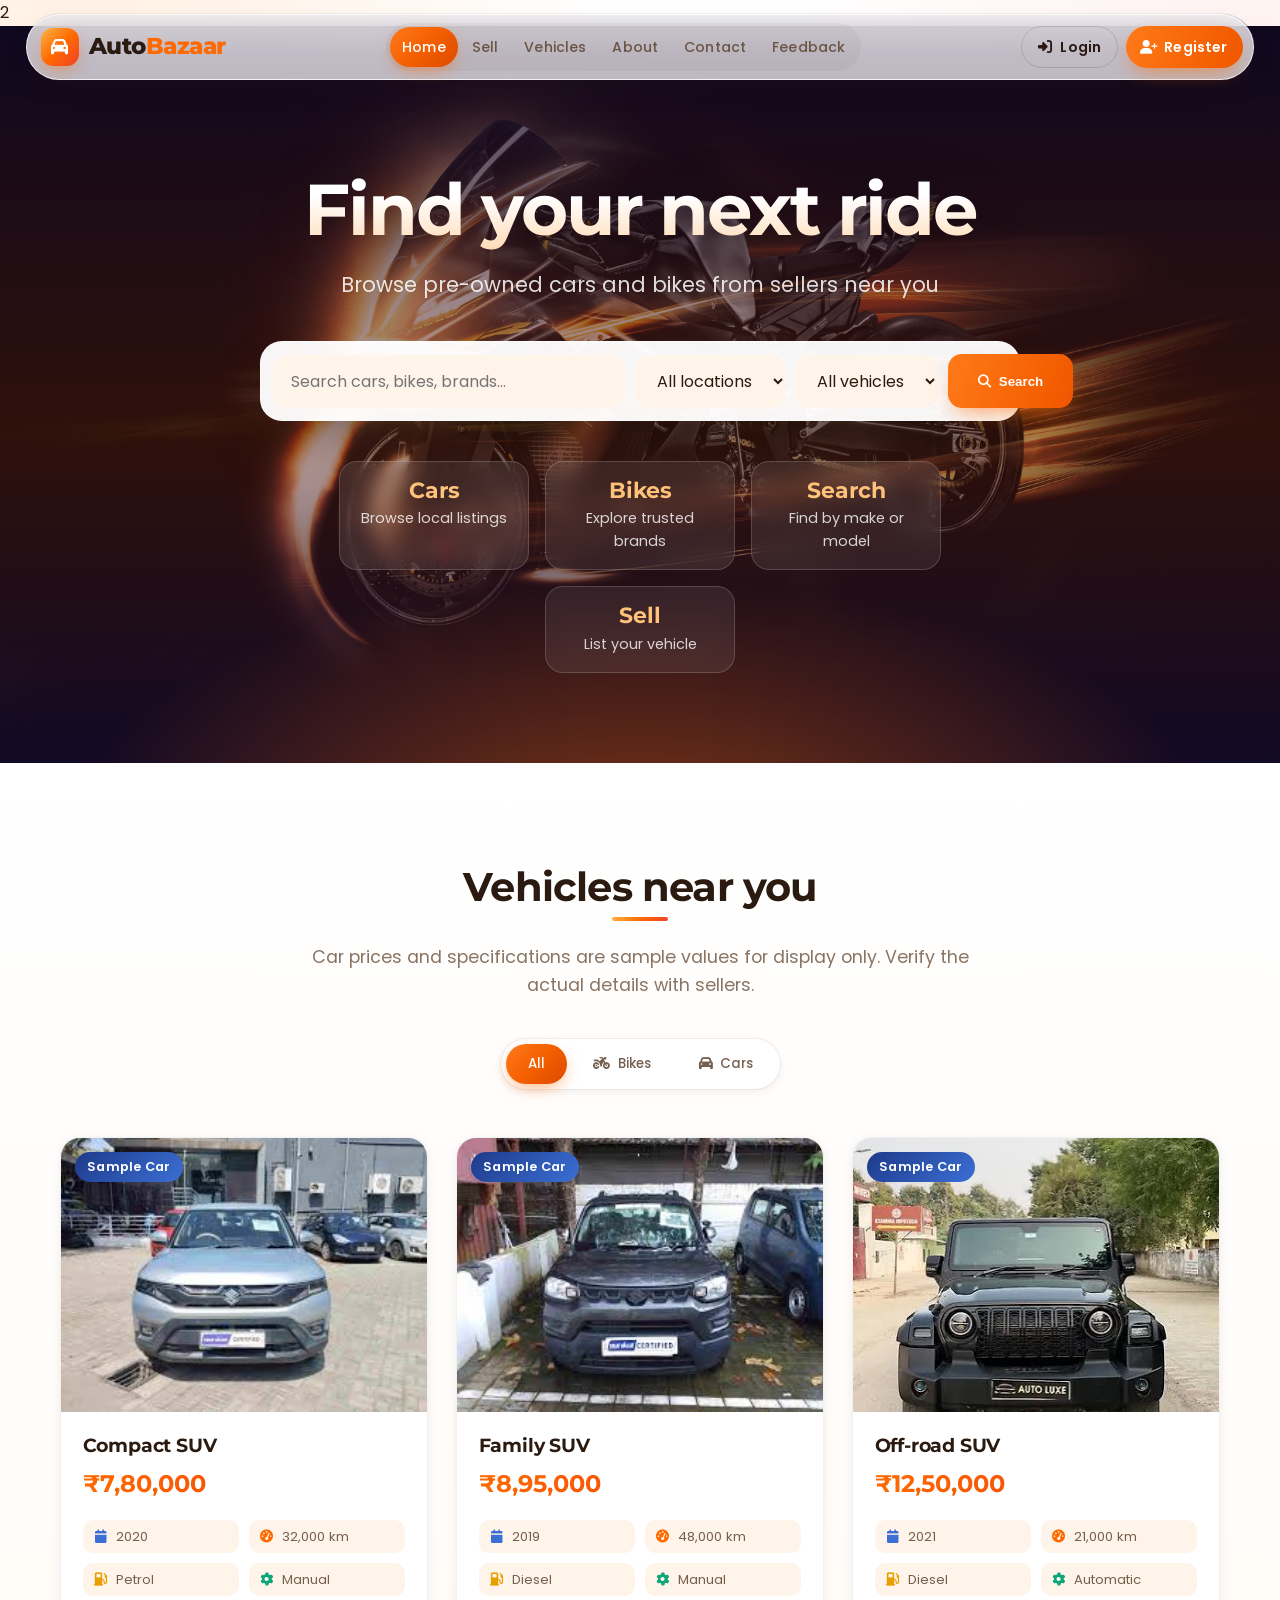
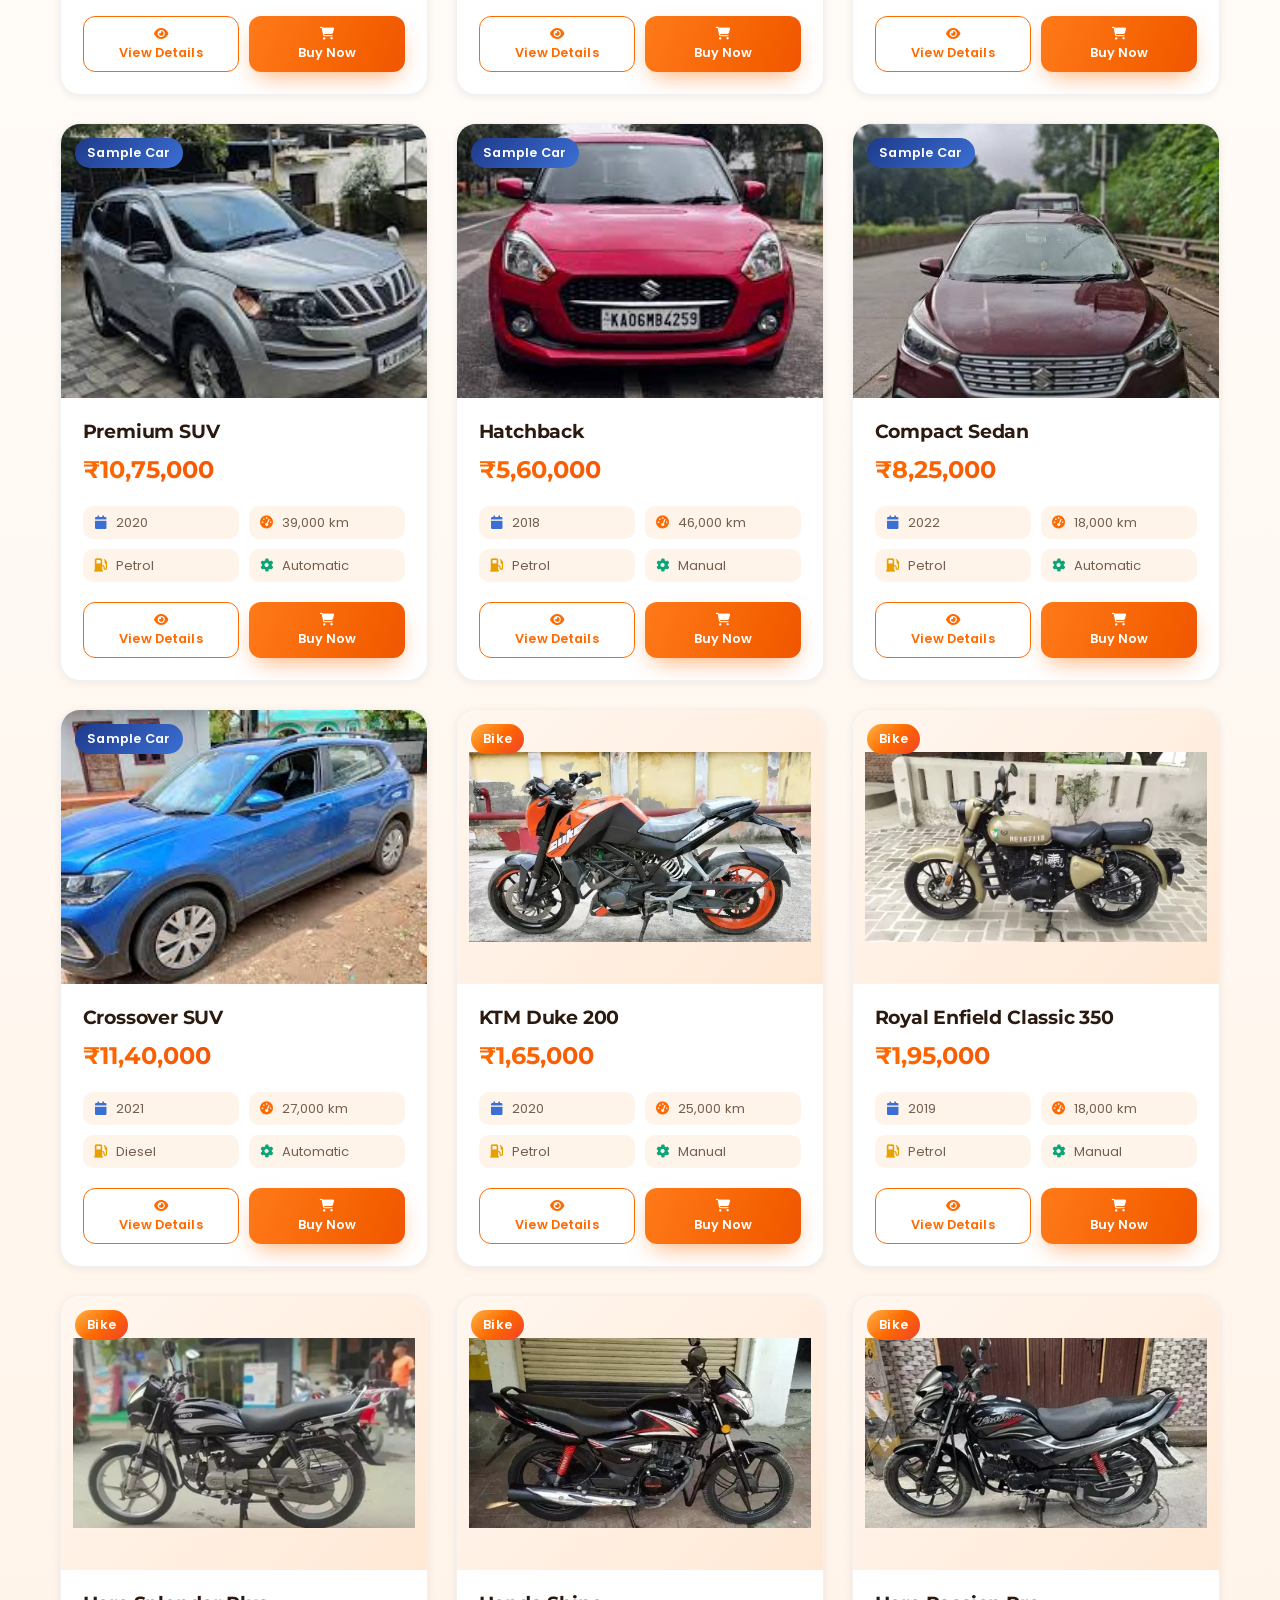
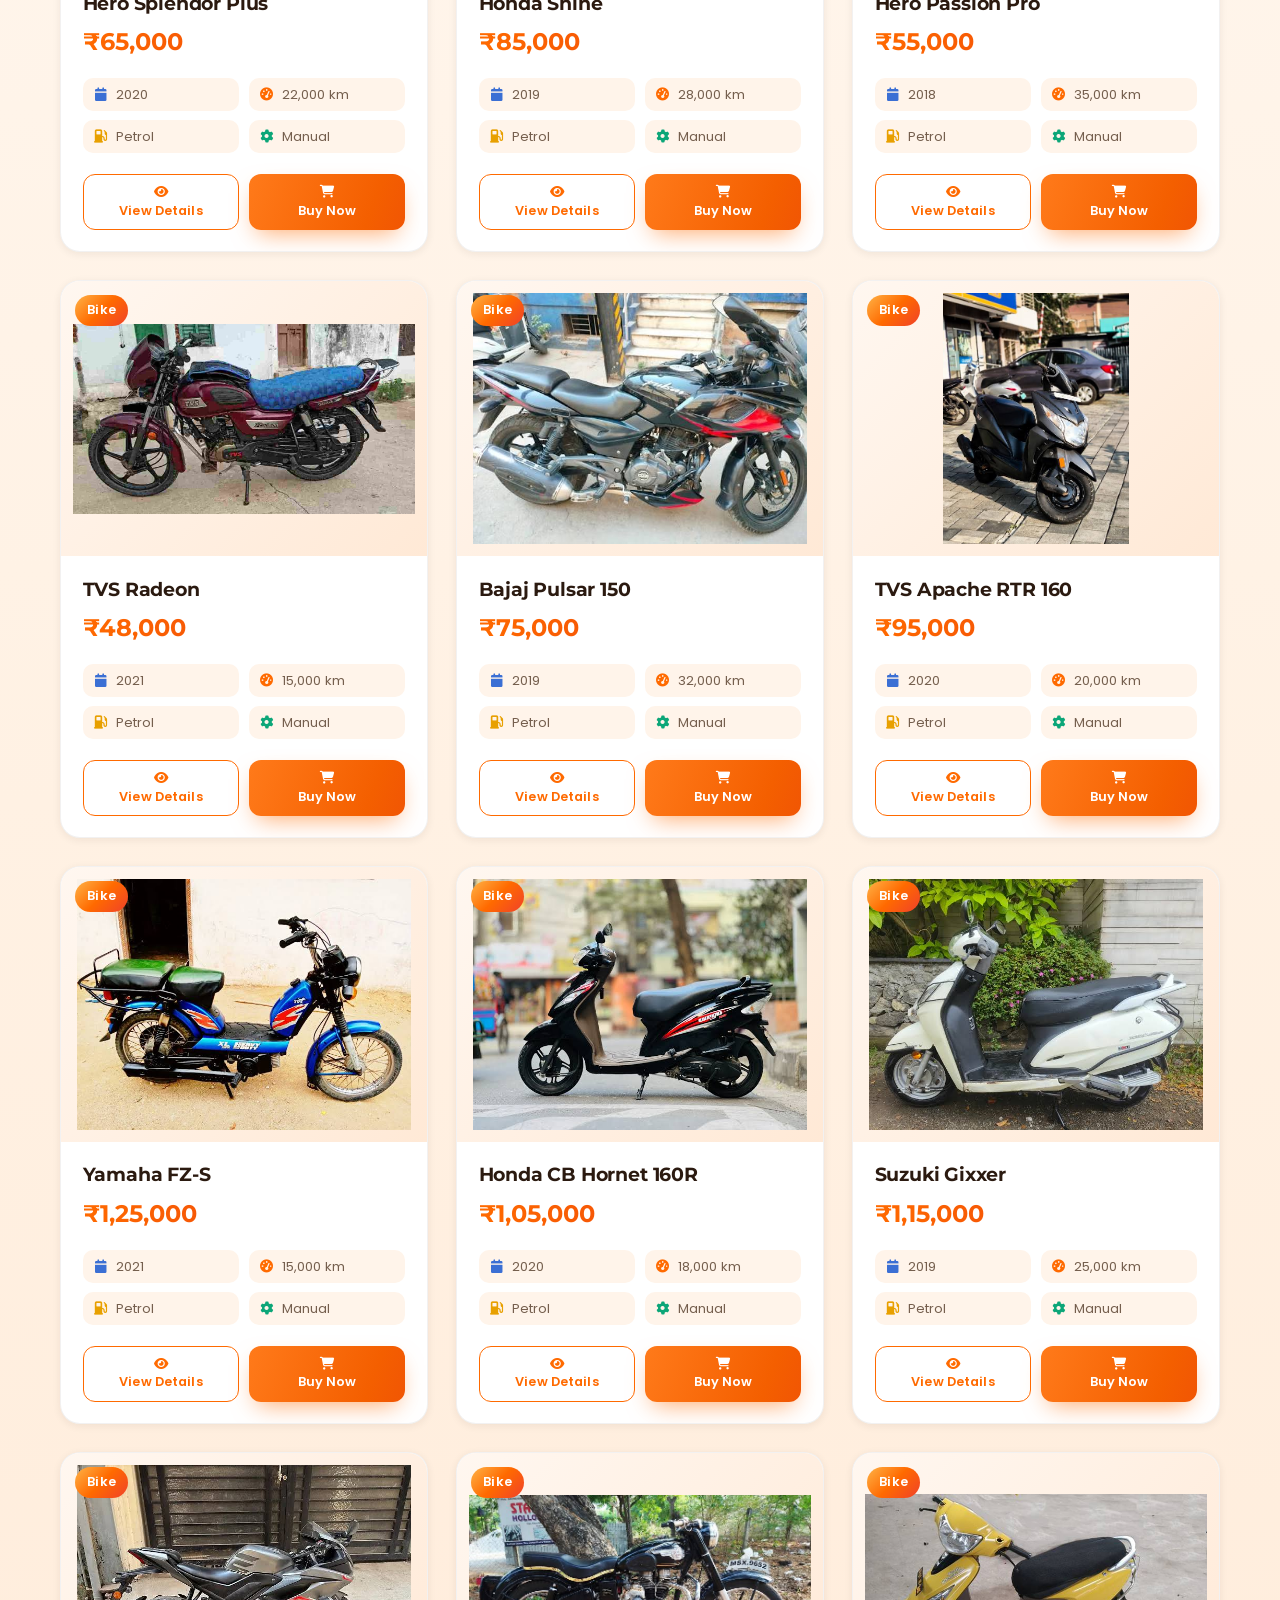
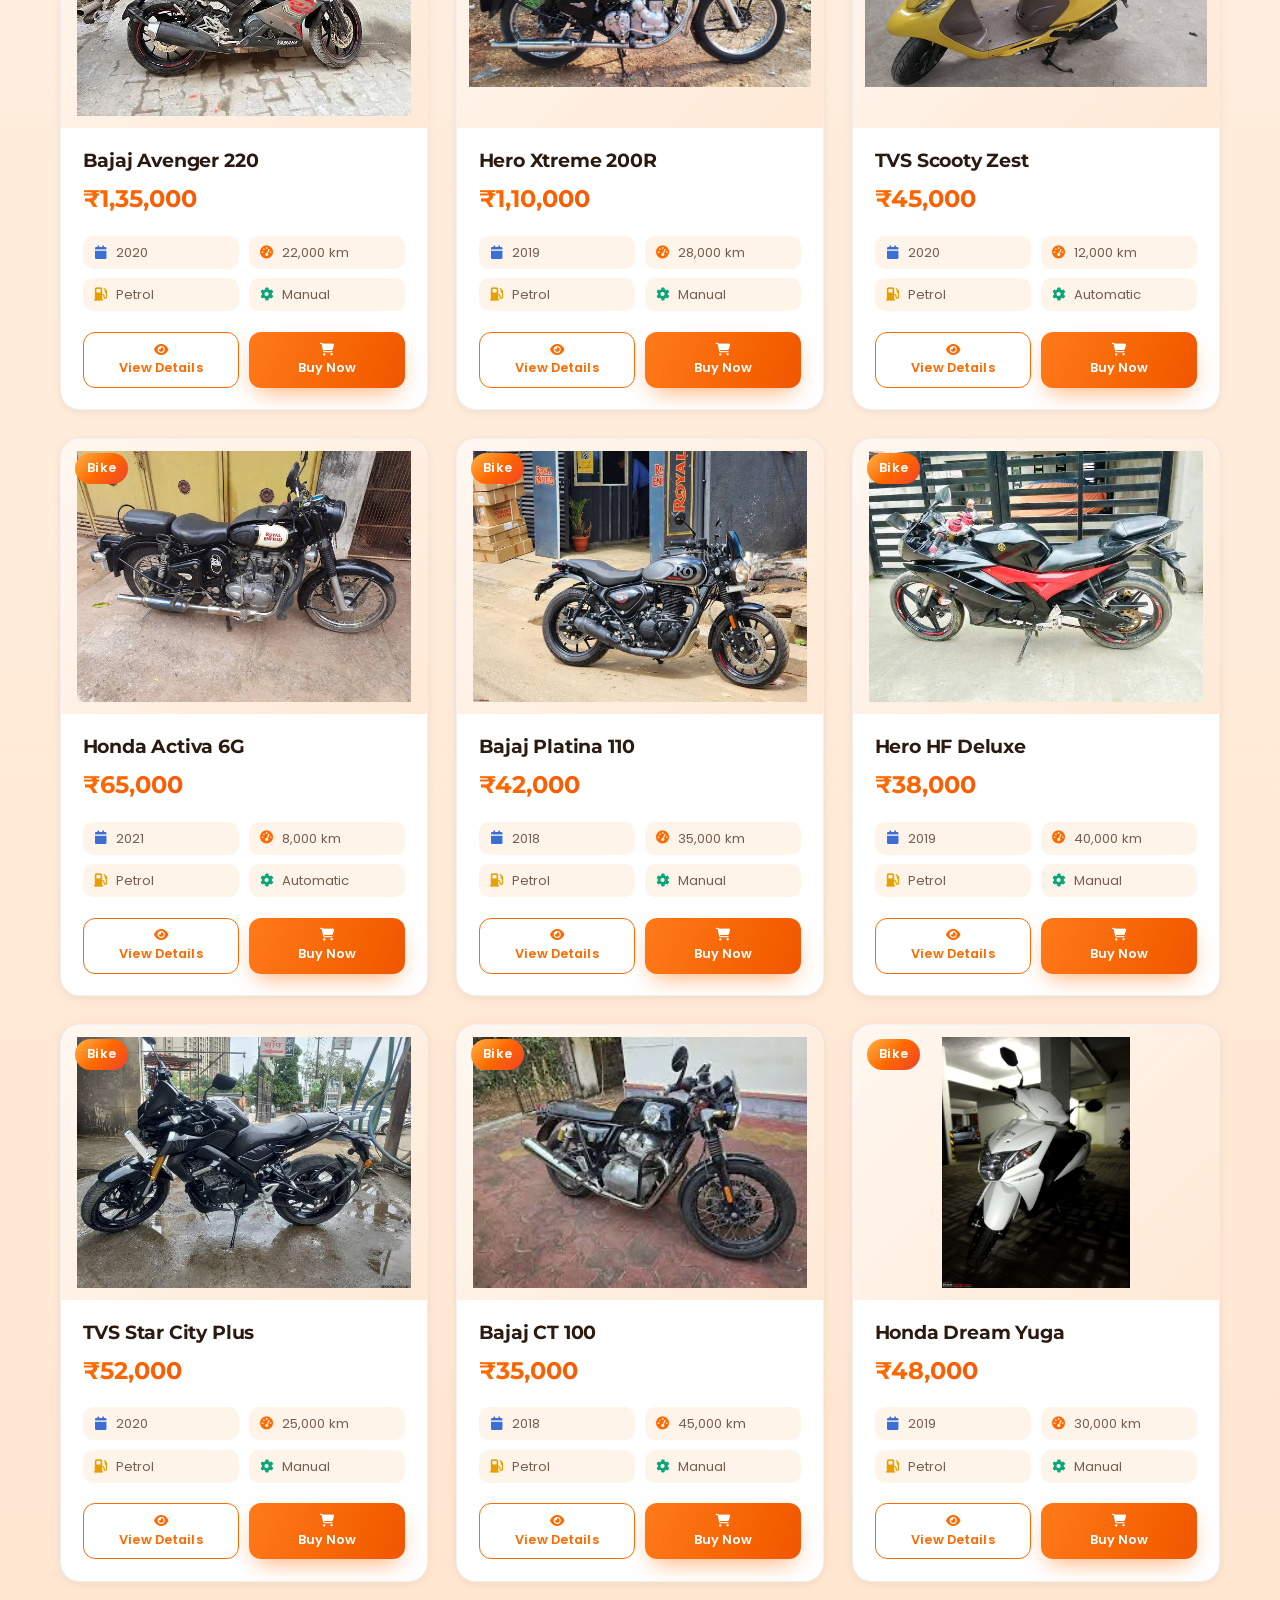
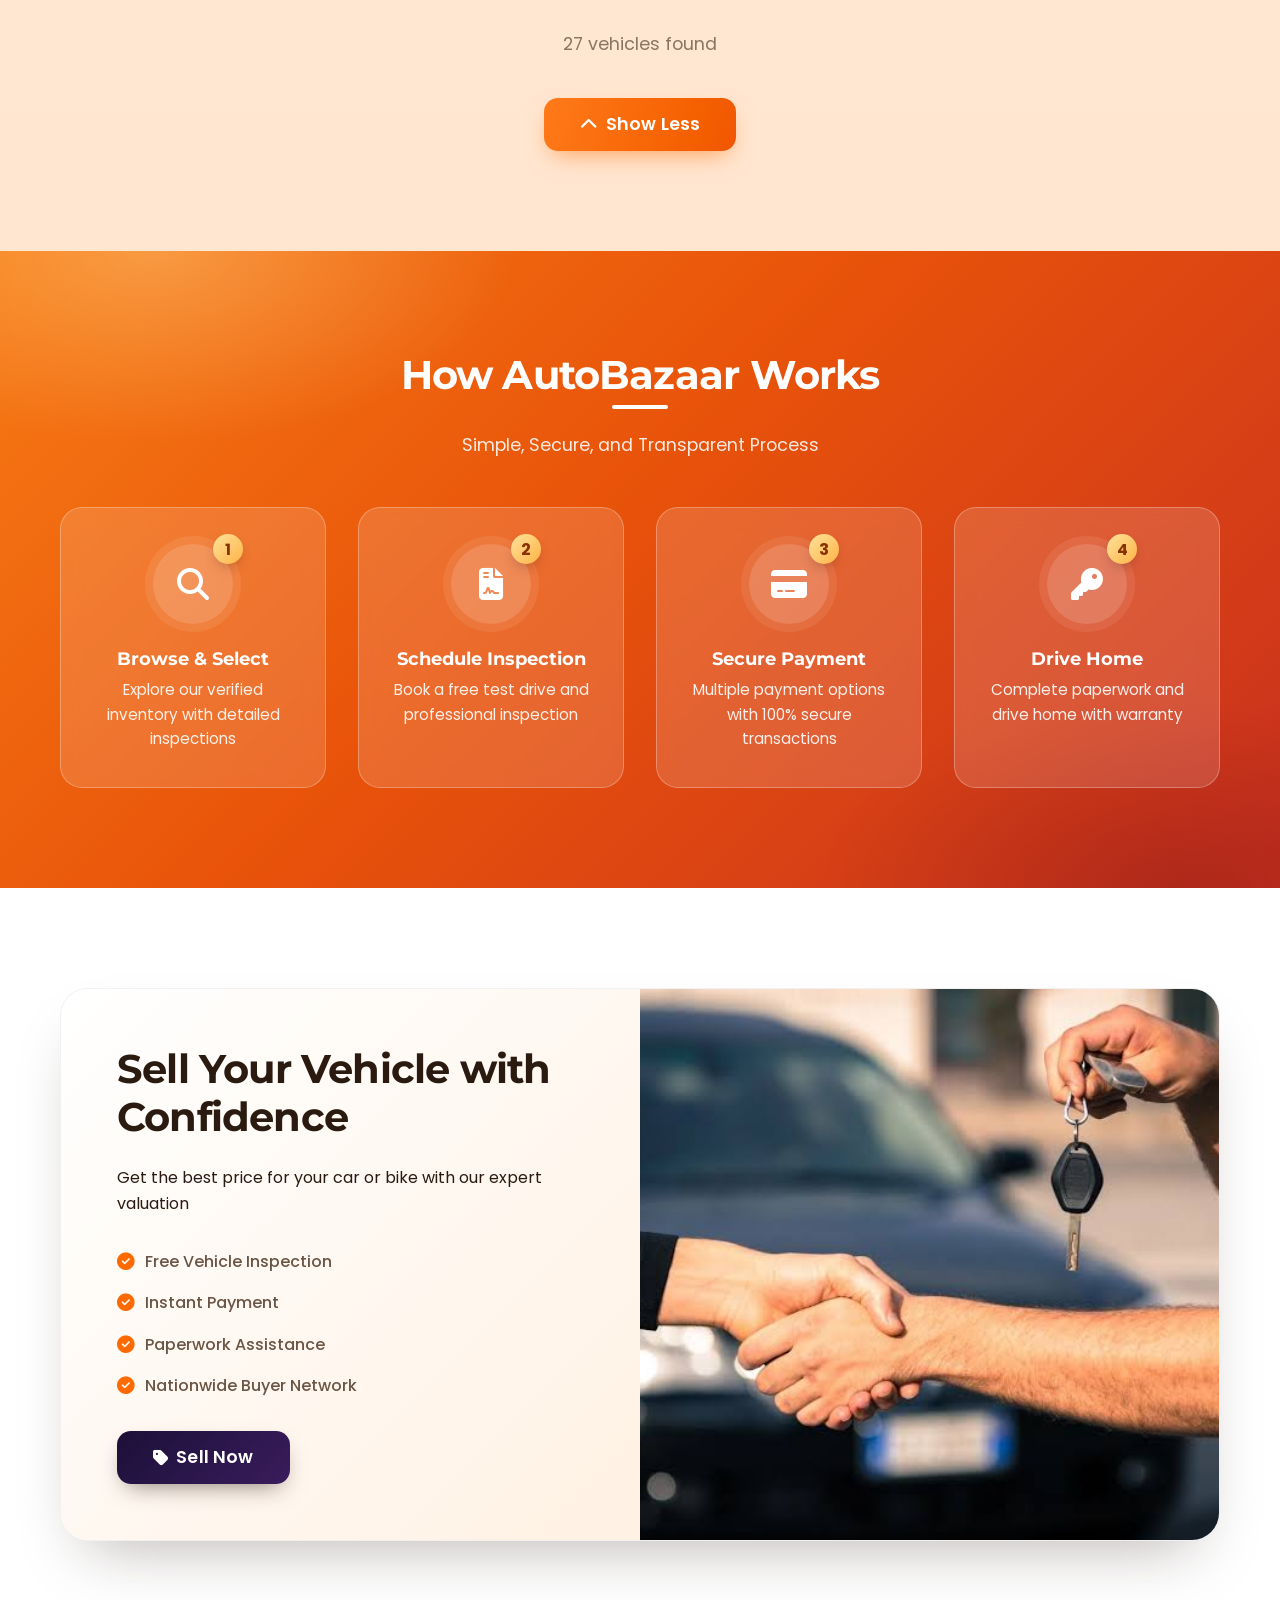
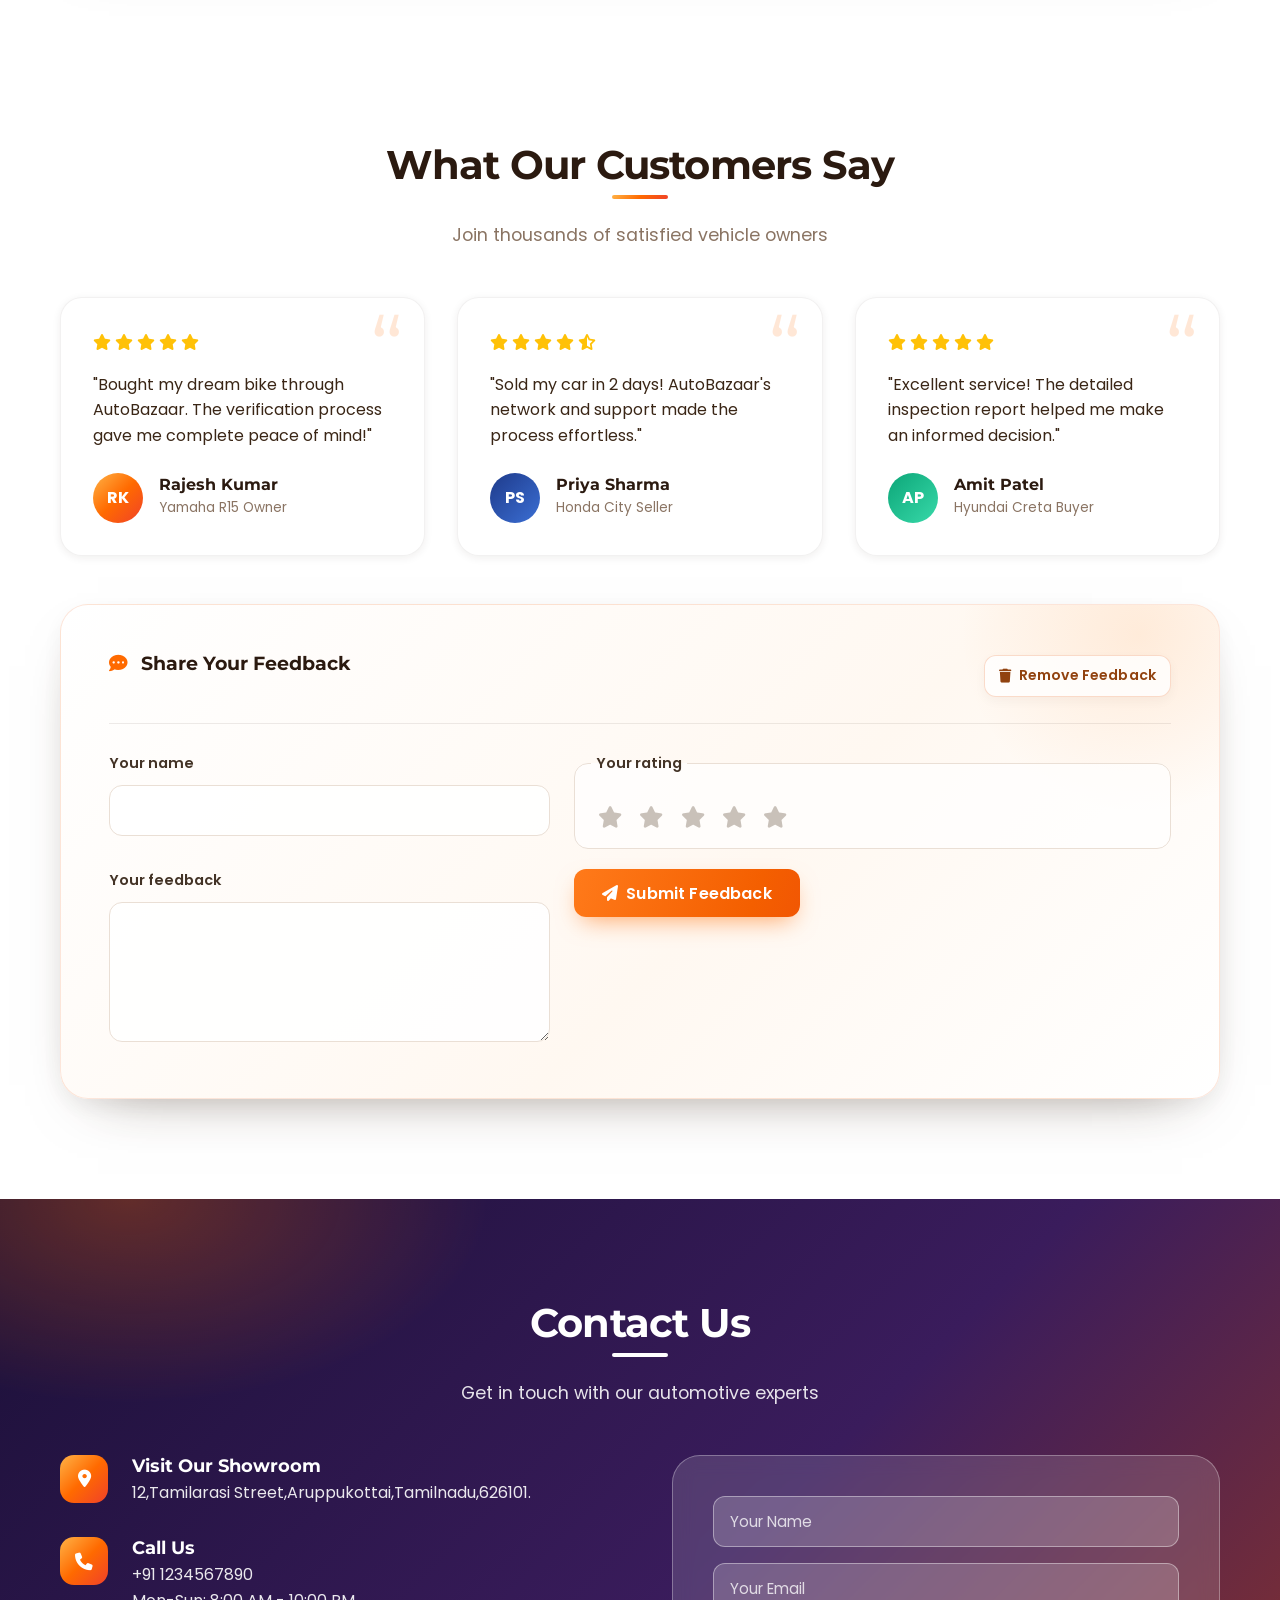
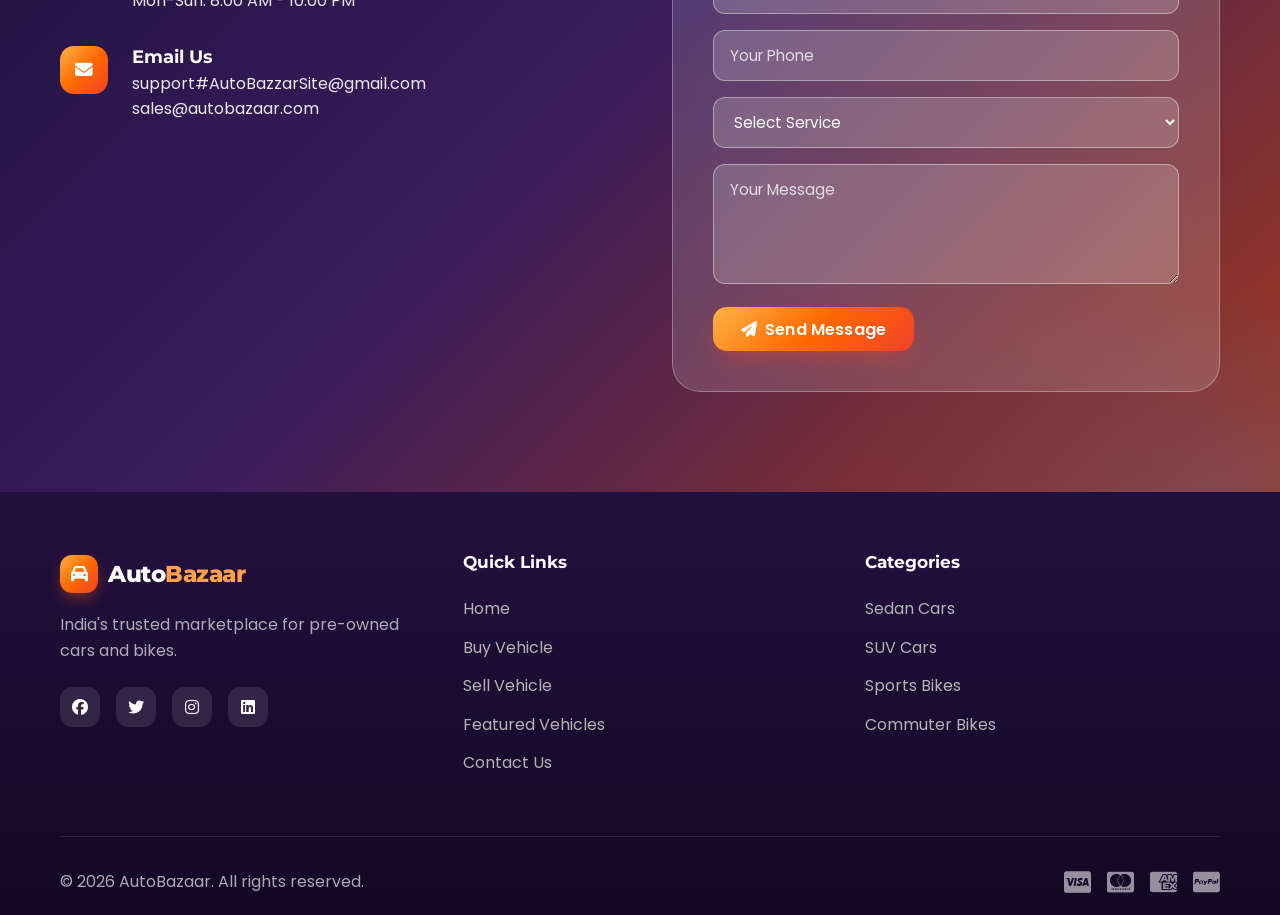
==== front-end/Pages/index.html @ 2b42f601 "Initial Commit" ====
<!DOCTYPE html>
<html lang="en">
<head>
    <meta charset="UTF-8">2
    <meta name="viewport" content="width=device-width, initial-scale=1.0">
    <title>AutoBazaar | Premium Second-Hand Cars & Bikes</title>
    <link rel="stylesheet" href="https://cdnjs.cloudflare.com/ajax/libs/font-awesome/6.4.0/css/all.min.css">
    <link href="https://fonts.googleapis.com/css2?family=Poppins:wght@300;400;500;600;700&family=Montserrat:wght@800;900&display=swap" rel="stylesheet">
    <link rel="stylesheet" href="../Styles/main.css">

</head>
<body>
    <!-- Navigation Bar -->
    <nav class="navbar">
        <div class="container nav-container">
            <a href="#" class="logo">
                <i class="fas fa-car"></i>
                <span class="logo-text">Auto<span class="logo-highlight">Bazaar</span></span>
            </a>
            
            <div class="nav-menu" id="navMenu">
                <a href="#home" class="nav-link active">
                    <i class="fas fa-home"></i> Home
                </a>
                
                <a href="#sell" class="nav-link">
                    <i class="fas fa-tag"></i> Sell
                </a>
                <a href="#vehicles" class="nav-link">
                    <i class="fas fa-motorcycle"></i> Vehicles
                </a>
                <a href="#about" class="nav-link">
                    <i class="fas fa-info-circle"></i> About
                </a>
                <a href="#contact" class="nav-link">
                    <i class="fas fa-phone"></i> Contact
                </a>
                <a href="#feedback" class="nav-link">
                    <i class="fas fa-comment-dots"></i> Feedback
                </a>
            </div>
            
            <div class="nav-actions">
                <button class="btn btn-outline" id="loginBtn" aria-label="Log in" title="Log in">
                    <i class="fas fa-sign-in-alt"></i> Login
                </button>
                <button class="btn btn-primary" id="registerBtn" aria-label="Register" title="Register">
                    <i class="fas fa-user-plus"></i> Register
                </button>
                <button class="btn btn-outline" id="logoutBtn" aria-label="Log out" title="Log out" hidden>
                    <i class="fas fa-sign-out-alt"></i> Log Out
                </button>
                <button class="menu-toggle" id="menuToggle" aria-label="Toggle menu" aria-controls="navMenu" aria-expanded="false">
                    <i class="fas fa-bars"></i>
                </button>
            </div>
        </div>
    </nav>
    <div class="auth-notice" id="authNotice" role="status" aria-live="polite" hidden></div>

    <!-- Hero Section -->
    <section class="hero-section" id="home">
        <div class="hero-content">
            <h1 class="hero-title">Find your next ride</h1>
            <p class="hero-subtitle">Browse pre-owned cars and bikes from sellers near you</p>
            <div class="hero-search">
                <form class="search-container" id="searchForm">
                    <input type="search" placeholder="Search cars, bikes, brands..." class="search-input" id="vehicleSearch">
                    <select class="search-select" id="locationFilter" aria-label="Filter by location">
                        <option value="">All locations</option>
                        <option value="mumbai">Mumbai</option>
                        <option value="delhi">Delhi</option>
                        <option value="bangalore">Bangalore</option>
                    </select>
                    <select class="search-select" id="categoryFilter" aria-label="Filter by vehicle type">
                        <option value="all">All vehicles</option>
                        <option value="car">Cars</option>
                        <option value="bike">Bikes</option>
                    </select>
                   <button class="search-btn" type="submit">
                        <i class="fas fa-search"></i> Search
                    </button>
                </form>
            </div>
            <div class="hero-stats">
                <div class="stat-item">
                    <h3>Cars</h3>
                    <p>Browse local listings</p>
                </div>
                <div class="stat-item">
                    <h3>Bikes</h3>
                    <p>Explore trusted brands</p>
                </div>
                <div class="stat-item">
                    <h3>Search</h3>
                    <p>Find by make or model</p>
                </div>
                <div class="stat-item">
                    <h3>Sell</h3>
                    <p>List your vehicle</p>
                </div>
            </div>
        </div>
    </section>

    <!-- Featured Vehicles -->
    <section class="section featured-section" id="vehicles">
        <div class="container">
            <div class="section-header">
                <h2 class="section-title">Vehicles near you</h2>
                <p class="section-subtitle">Car prices and specifications are sample values for display only. Verify the actual details with sellers.</p>
                <div class="section-controls">
                    <button class="filter-btn active" data-filter="all">All</button>
                    <button class="filter-btn" data-filter="bike">
                        <i class="fas fa-motorcycle"></i> Bikes
                    </button>
                    <button class="filter-btn" data-filter="car">
                        <i class="fas fa-car"></i> Cars
                    </button>
                </div>
            </div>
            
            <div class="vehicles-grid" id="vehiclesGrid">
                <div class="carousel-container" id="carouselContainer">
                    <!-- Vehicles loaded by JS -->
                </div>
            </div>
            <p class="section-subtitle" id="vehicleResultsCount" aria-live="polite"></p>
            
            <div class="text-center">
                <button class="btn btn-primary btn-lg" id="viewAllBtn" aria-expanded="false">
                    <i class="fas fa-eye"></i> View All Vehicles
                </button>
            </div>
        </div>
    </section>

    <!-- How It Works -->
    <section class="section steps-section" id="about">
        <div class="container">
            <div class="section-header">
                <h2 class="section-title">How AutoBazaar Works</h2>
                <p class="section-subtitle">Simple, Secure, and Transparent Process</p>
            </div>
            
            <div class="steps-container">
                <div class="step-card">
                    <div class="step-icon">
                        <i class="fas fa-search"></i>
                        <div class="step-number">1</div>
                    </div>
                    <h3>Browse & Select</h3>
                    <p>Explore our verified inventory with detailed inspections</p>
                </div>
                
                <div class="step-card">
                    <div class="step-icon">
                        <i class="fas fa-file-contract"></i>
                        <div class="step-number">2</div>
                    </div>
                    <h3>Schedule Inspection</h3>
                    <p>Book a free test drive and professional inspection</p>
                </div>
                
                <div class="step-card">
                    <div class="step-icon">
                        <i class="fas fa-credit-card"></i>
                        <div class="step-number">3</div>
                    </div>
                    <h3>Secure Payment</h3>
                    <p>Multiple payment options with 100% secure transactions</p>
                </div>
                
                <div class="step-card">
                    <div class="step-icon">
                        <i class="fas fa-key"></i>
                        <div class="step-number">4</div>
                    </div>
                    <h3>Drive Home</h3>
                    <p>Complete paperwork and drive home with warranty</p>
                </div>
            </div>
        </div>
    </section>

    <!-- Sell Section -->
    <section class="section sell-section" id="sell">
        <div class="container">
            <div class="sell-banner">
                <div class="sell-content">
                    <h2>Sell Your Vehicle with Confidence</h2>
                    <p>Get the best price for your car or bike with our expert valuation</p>
                    <ul class="sell-features">
                        <li><i class="fas fa-check-circle"></i> Free Vehicle Inspection</li>
                        <li><i class="fas fa-check-circle"></i> Instant Payment</li>
                        <li><i class="fas fa-check-circle"></i> Paperwork Assistance</li>
                        <li><i class="fas fa-check-circle"></i> Nationwide Buyer Network</li>
                    </ul>
                    <button class="btn btn-secondary btn-lg" id="sellNowBtn">
                        <i class="fas fa-tag"></i> Sell Now
                    </button>
                </div>
                <img class="sell-image" src="../Assets/Images/sellimage.jpg" alt="Motorcycle for sale">
            </div>
        </div>
    </section>

    <!-- Testimonials -->
    <section class="section" id="feedback">
        <div class="container">
            <div class="section-header">
                <h2 class="section-title">What Our Customers Say</h2>
                <p class="section-subtitle">Join thousands of satisfied vehicle owners</p>
            </div>
            
            <div class="testimonials-container" aria-live="polite">
                <div class="testimonial-card">
                    <div class="testimonial-rating">
                        <i class="fas fa-star"></i>
                        <i class="fas fa-star"></i>
                        <i class="fas fa-star"></i>
                        <i class="fas fa-star"></i>
                        <i class="fas fa-star"></i>
                    </div>
                    <p>"Bought my dream bike through AutoBazaar. The verification process gave me complete peace of mind!"</p>
                    <div class="testimonial-author">
                        <div style="width: 50px; height: 50px; border-radius: 50%; background: var(--primary); display: flex; align-items: center; justify-content: center; color: white; font-weight: bold;">
                            RK
                        </div>
                        <div>
                            <h4>Rajesh Kumar</h4>
                            <span>Yamaha R15 Owner</span>
                        </div>
                    </div>
                </div>
                
                <div class="testimonial-card">
                    <div class="testimonial-rating">
                        <i class="fas fa-star"></i>
                        <i class="fas fa-star"></i>
                        <i class="fas fa-star"></i>
                        <i class="fas fa-star"></i>
                        <i class="fas fa-star-half-alt"></i>
                    </div>
                    <p>"Sold my car in 2 days! AutoBazaar's network and support made the process effortless."</p>
                    <div class="testimonial-author">
                        <div style="width: 50px; height: 50px; border-radius: 50%; background: var(--accent); display: flex; align-items: center; justify-content: center; color: white; font-weight: bold;">
                            PS
                        </div>
                        <div>
                            <h4>Priya Sharma</h4>
                            <span>Honda City Seller</span>
                        </div>
                    </div>
                </div>
                
                <div class="testimonial-card">
                    <div class="testimonial-rating">
                        <i class="fas fa-star"></i>
                        <i class="fas fa-star"></i>
                        <i class="fas fa-star"></i>
                        <i class="fas fa-star"></i>
                        <i class="fas fa-star"></i>
                    </div>
                    <p>"Excellent service! The detailed inspection report helped me make an informed decision."</p>
                    <div class="testimonial-author">
                        <div style="width: 50px; height: 50px; border-radius: 50%; background: var(--success); display: flex; align-items: center; justify-content: center; color: white; font-weight: bold;">
                            AP
                        </div>
                        <div>
                            <h4>Amit Patel</h4>
                            <span>Hyundai Creta Buyer</span>
                        </div>
                    </div>
                </div>
            </div>

            <div class="feedback-panel">
                <div class="feedback-panel-heading">
                    <h3><i class="fas fa-comment-dots" aria-hidden="true"></i> Share Your Feedback</h3>
                    <button type="button" class="btn btn-outline feedback-mode-toggle" id="toggleFeedbackDeleteMode" aria-pressed="false">
                        <i class="fas fa-trash" aria-hidden="true"></i>
                        <span>Remove Feedback</span>
                    </button>
                </div>
                <form id="feedbackForm">
                    <div class="form-group">
                        <label for="feedbackName">Your name</label>
                        <input type="text" id="feedbackName" name="name" maxlength="50" required>
                    </div>
                    <fieldset class="feedback-rating">
                        <legend>Your rating</legend>
                        <div class="rating-stars">
                            <input type="radio" id="feedbackRating5" name="rating" value="5" required>
                            <label for="feedbackRating5" aria-label="5 stars"><i class="fas fa-star" aria-hidden="true"></i></label>
                            <input type="radio" id="feedbackRating4" name="rating" value="4">
                            <label for="feedbackRating4" aria-label="4 stars"><i class="fas fa-star" aria-hidden="true"></i></label>
                            <input type="radio" id="feedbackRating3" name="rating" value="3">
                            <label for="feedbackRating3" aria-label="3 stars"><i class="fas fa-star" aria-hidden="true"></i></label>
                            <input type="radio" id="feedbackRating2" name="rating" value="2">
                            <label for="feedbackRating2" aria-label="2 stars"><i class="fas fa-star" aria-hidden="true"></i></label>
                            <input type="radio" id="feedbackRating1" name="rating" value="1">
                            <label for="feedbackRating1" aria-label="1 star"><i class="fas fa-star" aria-hidden="true"></i></label>
                        </div>
                    </fieldset>
                    <div class="form-group">
                        <label for="feedbackMessage">Your feedback</label>
                        <textarea id="feedbackMessage" name="message" rows="4" maxlength="500" required></textarea>
                    </div>
                    <button type="submit" class="btn btn-primary">
                        <i class="fas fa-paper-plane" aria-hidden="true"></i> Submit Feedback
                    </button>
                    <p id="feedbackStatus" class="feedback-status" role="status" aria-live="polite"></p>
                </form>
            </div>
        </div>
    </section>

    <!-- Contact Section -->
    <section class="section contact-section" id="contact">
        <div class="container">
            <div class="section-header">
                <h2 class="section-title">Contact Us</h2>
                <p class="section-subtitle">Get in touch with our automotive experts</p>
            </div>
            
            <div class="contact-container">
                <div class="contact-info">
                    <div class="contact-item">
                        <i class="fas fa-map-marker-alt"></i>
                        <div>
                            <h3>Visit Our Showroom</h3>
                            <p>12,Tamilarasi Street,Aruppukottai,Tamilnadu,626101.</p>
                        </div>
                    </div>
                    <div class="contact-item">
                        <i class="fas fa-phone"></i>
                        <div>
                            <h3>Call Us</h3>
                            <p>+91 1234567890</p>
                            <p>Mon-Sun: 8:00 AM - 10:00 PM</p>
                        </div>
                    </div>
                    <div class="contact-item">
                        <i class="fas fa-envelope"></i>
                        <div>
                            <h3>Email Us</h3>
                            <p>support#AutoBazzarSite@gmail.com</p>
                            <p>sales@autobazaar.com</p>
                        </div>
                    </div>
                </div>
                
                <div class="contact-form">
                    <form id="contactForm">
                        <div class="form-group">
                            <input type="text" placeholder="Your Name" required>
                        </div>
                        <div class="form-group">
                            <input type="email" placeholder="Your Email" required>
                        </div>
                        <div class="form-group">
                            <input type="tel" placeholder="Your Phone" required>
                        </div>
                        <div class="form-group">
                            <select required>
                                <option value="">Select Service</option>
                                <option value="buy">Buy Vehicle</option>
                                <option value="sell">Sell Vehicle</option>
                                <option value="other">Other Query</option>
                            </select>
                        </div>
                        <div class="form-group">
                            <textarea placeholder="Your Message" rows="4" required></textarea>
                        </div>
                        <button type="submit" class="btn btn-primary">
                            <i class="fas fa-paper-plane"></i> Send Message
                        </button>
                    </form>
                </div>
            </div>
        </div>
    </section>

    <!-- Footer -->
    <footer class="footer">
        <div class="container">
            <div class="footer-content">
                <div class="footer-section">
                    <div class="logo" style="margin-bottom: 1rem;">
                        <i class="fas fa-car"></i>
                        <span class="logo-text">Auto<span class="logo-highlight">Bazaar</span></span>
                    </div>
                    <p>India's trusted marketplace for pre-owned cars and bikes.</p>
                    <div class="social-links">
                        <a href="#"><i class="fab fa-facebook"></i></a>
                        <a href="#"><i class="fab fa-twitter"></i></a>
                        <a href="#"><i class="fab fa-instagram"></i></a>
                        <a href="#"><i class="fab fa-linkedin"></i></a>
                    </div>
                </div>
                
                <div class="footer-section">
                    <h3>Quick Links</h3>
                    <ul>
                        <li><a href="#home">Home</a></li>
                        <li><a href="#buy">Buy Vehicle</a></li>
                        <li><a href="#sell">Sell Vehicle</a></li>
                        <li><a href="#vehicles">Featured Vehicles</a></li>
                        <li><a href="#contact">Contact Us</a></li>
                    </ul>
                </div>
                
                <div class="footer-section">
                    <h3>Categories</h3>
                    <ul>
                        <li><a href="#">Sedan Cars</a></li>
                        <li><a href="#">SUV Cars</a></li>
                        <li><a href="#">Sports Bikes</a></li>
                        <li><a href="#">Commuter Bikes</a></li>
                    </ul>
                </div>
            </div>
            
            <div class="footer-bottom">
                <p>&copy; 2026 AutoBazaar. All rights reserved.</p>
                <div class="payment-methods-footer">
                    <i class="fab fa-cc-visa"></i>
                    <i class="fab fa-cc-mastercard"></i>
                    <i class="fab fa-cc-amex"></i>
                    <i class="fab fa-cc-paypal"></i>
                </div>
            </div>
        </div>
    </footer>

    <!-- Login/Register Modal -->
    <div class="modal" id="authModal">
        <div class="modal-content">
            <span class="close-modal">&times;</span>
            <div class="modal-body">
                <div class="auth-feedback" id="authFeedback" role="status" aria-live="polite" hidden></div>
                <div class="auth-tabs">
                    <button class="auth-tab active" data-tab="login">Login</button>
                    <button class="auth-tab" data-tab="register">Register</button>
                </div>
                
                <div class="auth-form active" id="loginForm">
                    <div class="form-header">
                        <h3>Welcome Back</h3>
                        <p>Login to your AutoBazaar account</p>
                    </div>
                    <form id="loginFormData">
                        <div class="form-group">
                            <input type="email" name="email" id="loginEmail" placeholder="Email Address" autocomplete="email" required>
                        </div>
                        <div class="form-group">
                            <input type="password" name="password" id="loginPassword" placeholder="Password" autocomplete="current-password" required>
                        </div>
                        <button type="submit" class="btn btn-primary" style="width: 100%;">
                            <i class="fas fa-sign-in-alt"></i> Login
                        </button>
                    </form>
                </div>
                
                <div class="auth-form" id="registerForm">
                    <div class="form-header">
                        <h3>Create Account</h3>
                        <p>Join AutoBazaar community</p>
                    </div>
                    <form id="registerFormData">
                        <div class="form-row">
                            <div class="form-group">
                                <input type="text" name="name" id="registerName" placeholder="Full Name" autocomplete="name" maxlength="50" required>
                            </div>
                            <div class="form-group">
                                <input type="email" name="email" id="registerEmail" placeholder="Email Address" autocomplete="email" required>
                            </div>
                        </div>
                        <div class="form-row">
                            <div class="form-group">
                                <input type="tel" name="phone" id="registerPhone" placeholder="10-digit Phone Number" autocomplete="tel" inputmode="numeric" pattern="[0-9]{10}" maxlength="10" required>
                            </div>
                            <div class="form-group">
                                <input type="text" name="city" id="registerCity" placeholder="City" autocomplete="address-level2" required>
                            </div>
                        </div>
                        <div class="form-group">
                            <textarea name="address" id="registerAddress" placeholder="Address" autocomplete="street-address" rows="2" required></textarea>
                        </div>
                        <div class="form-group">
                            <select name="userType" id="registerUserType" required>
                                <option value="">I want to...</option>
                                <option value="buy">Buy Vehicles</option>
                                <option value="sell">Sell Vehicles</option>
                                <option value="both">Both</option>
                            </select>
                        </div>
                        <div class="form-row">
                            <div class="form-group">
                                <input type="password" name="password" id="registerPassword" placeholder="Password (at least 6 characters)" autocomplete="new-password" minlength="6" required>
                            </div>
                            <div class="form-group">
                                <input type="password" name="confirmPassword" id="registerConfirmPassword" placeholder="Confirm Password" autocomplete="new-password" minlength="6" required>
                            </div>
                        </div>
                        <button type="submit" class="btn btn-primary" style="width: 100%;">
                            <i class="fas fa-user-plus"></i> Create Account
                        </button>
                    </form>
                </div>
            </div>
        </div>
    </div>

    <!-- Sell Vehicle Modal -->
    <div class="modal" id="sellModal">
        <div class="modal-content" style="max-width: 800px;">
            <span class="close-modal">&times;</span>
            <div class="modal-body">
                <h2 style="text-align: center; margin-bottom: 2rem; color: var(--secondary);">Sell Your Vehicle</h2>
                <form id="sellVehicleForm">
                    <div class="form-row">
                        <div class="form-group">
                            <label style="display: block; margin-bottom: 8px; color: var(--secondary);">Vehicle Type</label>
                            <div style="display: flex; gap: 2rem;">
                                <label style="display: flex; align-items: center; gap: 8px;">
                                    <input type="radio" name="vehicleType" value="car" checked>
                                    <i class="fas fa-car"></i> Car
                                </label>
                                <label style="display: flex; align-items: center; gap: 8px;">
                                    <input type="radio" name="vehicleType" value="bike">
                                    <i class="fas fa-motorcycle"></i> Bike
                                </label>
                            </div>
                        </div>
                    </div>
                    
                    <div class="form-row">
                        <div class="form-group">
                            <input type="text" placeholder="Vehicle Brand & Model" required>
                        </div>
                        <div class="form-group">
                            <input type="text" placeholder="Registration Number" required>
                        </div>
                    </div>
                    
                    <div class="form-row">
                        <div class="form-group">
                            <input type="text" placeholder="RC Number" required>
                        </div>
                        <div class="form-group">
                            <input type="number" placeholder="Model Year" required>
                        </div>
                    </div>
                    
                    <div class="form-row">
                        <div class="form-group">
                            <input type="number" placeholder="Price (₹)" required>
                        </div>
                        <div class="form-group">
                            <input type="number" placeholder="Kilometers Driven" required>
                        </div>
                    </div>
                    
                    <div class="form-row">
                        <div class="form-group">
                            <select required>
                                <option value="">Fuel Type</option>
                                <option value="petrol">Petrol</option>
                                <option value="diesel">Diesel</option>
                                <option value="electric">Electric</option>
                                <option value="cng">CNG</option>
                            </select>
                        </div>
                        <div class="form-group">
                            <select required>
                                <option value="">Transmission</option>
                                <option value="manual">Manual</option>
                                <option value="automatic">Automatic</option>
                            </select>
                        </div>
                    </div>
                    
                    <div class="form-group">
                        <textarea placeholder="Description (condition, features, reason for selling...)" rows="4" required></textarea>
                    </div>
                    
                    <div class="form-group">
                        <label style="display: block; margin-bottom: 8px; color: var(--secondary);">Upload Photos (Minimum 5)</label>
                        <div style="border: 2px dashed var(--light-gray); border-radius: var(--radius-lg); padding: 2rem; text-align: center; cursor: pointer;" id="uploadZone">
                            <i class="fas fa-cloud-upload-alt" style="font-size: 3rem; color: var(--primary); margin-bottom: 1rem;"></i>
                            <p>Click or drag to upload vehicle photos</p>
                            <small>Maximum 10 photos, 5MB each</small>
                            <input type="file" multiple accept="image/*" style="display: none;" id="photoUpload">
                        </div>
                        <div id="photoPreview" style="margin-top: 1rem;"></div>
                    </div>
                    
                    <button type="submit" class="btn btn-primary" style="width: 100%;">
                        <i class="fas fa-tag"></i> List Vehicle for Sale
                    </button>
                </form>
            </div>
        </div>
    </div>
    <div class="toast-stack" id="toastStack" aria-live="polite"></div>

    <script src="../Scripts/auth-api.js"></script>
    <script src="../Scripts/main.js"></script>
</body>
</html>
---- front-end/Styles/main.css ----
/* ====== RESET & BASE ====== */
* {
    margin: 0;
    padding: 0;
    box-sizing: border-box;
}

:root {
    --primary: #ff6a00;
    --primary-dark: #e65100;
    --secondary: #2b1a10;
    --accent: #ffa24d;
    --success: #2ecc71;
    --danger: #e74c3c;
    --warning: #f39c12;
    --light: #f8f9fa;
    --dark: #121212;
    --gray: #8a7463;
    --light-gray: #ffe9d6;
    --font-primary: 'Poppins', sans-serif;
    --font-secondary: 'Montserrat', sans-serif;
    --shadow-sm: 0 2px 8px rgba(43, 26, 16,0.07);
    --shadow-md: 0 8px 24px rgba(43, 26, 16,0.12);
    --shadow-lg: 0 18px 40px rgba(43, 26, 16,0.16);
    --gradient-primary: linear-gradient(135deg, #ff7a1a 0%, #f45f00 50%, #dc4a00 100%);
    --gradient-dark: linear-gradient(135deg, #f46a0b 0%, #e65100 50%, #c43e00 100%);
    --radius-sm: 8px;
    --radius-md: 12px;
    --radius-lg: 16px;
    --radius-xl: 24px;
}

body {
    font-family: var(--font-primary);
    background: linear-gradient(135deg, #fff8eb 0%, #eef7ff 52%, #fff1f7 100%) fixed;
    color: var(--dark);
    line-height: 1.6;
    overflow-x: hidden;
}

.container {
    width: 100%;
    max-width: 1200px;
    margin: 0 auto;
    padding: 0 20px;
}

/* ====== TYPOGRAPHY ====== */
h1, h2, h3, h4, h5, h6 {
    font-family: var(--font-secondary);
    font-weight: 700;
    line-height: 1.2;
}

.section-title {
    font-size: 2.5rem;
    background: var(--gradient-primary);
    -webkit-background-clip: text;
    background-clip: text;
    color: transparent;
    margin-bottom: 1rem;
    position: relative;
    display: inline-block;
}

.section-title::after {
    content: '';
    position: absolute;
    bottom: -10px;
    left: 0;
    width: 60px;
    height: 4px;
    background: var(--primary);
    border-radius: 2px;
}

.section-subtitle {
    font-size: 1.1rem;
    color: var(--gray);
    margin-bottom: 3rem;
}

/* ====== BUTTONS ====== */
.btn {
    display: inline-flex;
    align-items: center;
    justify-content: center;
    gap: 8px;
    padding: 12px 28px;
    border-radius: var(--radius-md);
    font-family: var(--font-primary);
    font-weight: 600;
    font-size: 1rem;
    line-height: 1.2;
    min-height: 44px;
    text-decoration: none;
    cursor: pointer;
    transition: all 0.3s ease;
    border: none;
    outline: none;
}

.btn-primary {
    background: var(--gradient-primary);
    color: white;
    box-shadow: var(--shadow-md);
}

.btn-primary:hover {
    transform: translateY(-2px);
    box-shadow: var(--shadow-lg);
}

.btn-secondary {
    background: var(--secondary);
    color: white;
}

.btn-secondary:hover {
    background: #2a2a4a;
    transform: translateY(-2px);
}

.btn-outline {
    background: transparent;
    border: 2px solid var(--primary);
    color: var(--primary);
}

.btn-outline:hover {
    background: var(--primary);
    color: white;
}

.btn-lg {
    padding: 16px 36px;
    font-size: 1.1rem;
}

/* ====== NAVBAR ====== */
.navbar {
    position: fixed;
    top: 0;
    left: 0;
    width: 100%;
    z-index: 1000;
    padding: 14px clamp(10px, 2vw, 28px) 0;
    pointer-events: none;
    transition: padding 0.3s ease;
}

.navbar.scrolled {
    padding-top: 8px;
}

.nav-container {
    --nav-ink: #6b5545;
    position: relative;
    width: 100%;
    max-width: 1320px;
    margin: 0 auto;
    padding: 8px 10px 8px 14px;
    display: flex;
    justify-content: space-between;
    align-items: center;
    gap: clamp(0.5rem, 1.5vw, 1.25rem);
    pointer-events: auto;
    background: rgba(255, 255, 255, 0.72);
    -webkit-backdrop-filter: saturate(180%) blur(18px);
    backdrop-filter: saturate(180%) blur(18px);
    border: 1px solid rgba(255, 255, 255, 0.8);
    border-radius: 999px;
    box-shadow:
        0 0 0 1px rgba(43, 26, 16, 0.05),
        0 12px 32px -12px rgba(43, 26, 16, 0.22);
    transition: background 0.3s ease, box-shadow 0.3s ease;
}

.navbar.scrolled .nav-container {
    background: rgba(255, 255, 255, 0.9);
    box-shadow:
        0 0 0 1px rgba(43, 26, 16, 0.06),
        0 18px 40px -14px rgba(43, 26, 16, 0.3);
}

/* Scroll progress line along the bottom edge of the bar */
.nav-container::after {
    content: '';
    position: absolute;
    left: 28px;
    right: 28px;
    bottom: 0;
    height: 2px;
    border-radius: 2px;
    background: var(--gradient-primary);
    transform: scaleX(var(--scroll-progress, 0));
    transform-origin: left;
    opacity: 0.9;
    pointer-events: none;
}

/* Logo */
.logo {
    display: flex;
    align-items: center;
    gap: 10px;
    min-height: 44px;
    line-height: 1;
    text-decoration: none;
    flex: 0 0 auto;
}

.logo i {
    display: inline-flex;
    align-items: center;
    justify-content: center;
    flex: 0 0 38px;
    width: 38px;
    height: 38px;
    font-size: 1.05rem;
    line-height: 1;
    color: #fff;
    background: var(--gradient-primary);
    border-radius: 12px;
    box-shadow: 0 6px 16px -4px rgba(255, 106, 0, 0.55);
    transition: transform 0.3s ease;
}

.logo:hover i {
    transform: rotate(-8deg) scale(1.06);
}

.logo-text {
    font-family: var(--font-secondary);
    font-size: 1.45rem;
    font-weight: 800;
    letter-spacing: -0.02em;
    line-height: 1;
    color: var(--secondary);
}

.logo-highlight {
    color: var(--primary);
}

/* Menu */
.nav-menu {
    display: flex;
    align-items: center;
    margin: 0 auto;
    padding: 4px;
    gap: 2px;
    background: rgba(43, 26, 16, 0.045);
    border-radius: 999px;
}

.nav-link {
    position: relative;
    display: flex;
    align-items: center;
    gap: 8px;
    min-height: 40px;
    padding: 8px 16px;
    font-family: var(--font-primary);
    font-size: 0.88rem;
    font-weight: 500;
    line-height: 1;
    letter-spacing: 0.01em;
    white-space: nowrap;
    text-decoration: none;
    color: var(--nav-ink);
    border-radius: 999px;
    transition: background 0.25s ease, color 0.25s ease, box-shadow 0.25s ease;
}

.nav-link i {
    display: inline-flex;
    align-items: center;
    justify-content: center;
    width: 1.1em;
    font-size: 0.85em;
    line-height: 1;
    opacity: 0.7;
    transition: opacity 0.25s ease, transform 0.25s ease;
}

.nav-link:hover {
    color: var(--secondary);
    background: #fff;
    box-shadow: 0 2px 10px rgba(43, 26, 16, 0.08);
}

.nav-link:hover i {
    opacity: 1;
    transform: translateY(-1px);
}

.nav-link.active {
    color: #fff;
    background: var(--gradient-primary);
    box-shadow: 0 6px 16px -4px rgba(255, 106, 0, 0.55);
}

.nav-link.active i {
    opacity: 1;
}

/* Actions */
.nav-actions {
    display: flex;
    flex: 0 0 auto;
    align-items: center;
    gap: 8px;
}

.nav-actions .btn {
    min-width: 0;
    min-height: 42px;
    padding: 10px 20px;
    gap: 8px;
    border-radius: 999px;
    font-size: 0.88rem;
    font-weight: 600;
    line-height: 1;
    white-space: nowrap;
}

.nav-actions .btn[hidden] {
    display: none;
}

.nav-actions .btn i {
    display: inline-flex;
    align-items: center;
    justify-content: center;
    width: 1em;
    height: 1em;
    line-height: 1;
}

.nav-actions .btn-outline {
    color: var(--secondary);
    background: transparent;
    border: 1.5px solid rgba(43, 26, 16, 0.14);
}

.nav-actions .btn-outline:hover {
    color: var(--primary);
    background: rgba(255, 106, 0, 0.06);
    border-color: rgba(255, 106, 0, 0.45);
}

.nav-actions .btn-primary {
    box-shadow: 0 8px 20px -6px rgba(255, 106, 0, 0.6);
}

.nav-actions .btn-primary:hover {
    transform: translateY(-1px);
    box-shadow: 0 12px 24px -6px rgba(255, 106, 0, 0.7);
}

.menu-toggle {
    display: none;
    width: 42px;
    height: 42px;
    padding: 0;
    font-size: 1.1rem;
    color: var(--secondary);
    background: rgba(43, 26, 16, 0.06);
    border: none;
    border-radius: 50%;
    cursor: pointer;
    align-items: center;
    justify-content: center;
    transition: background 0.2s ease, color 0.2s ease;
}

.menu-toggle:hover {
    background: rgba(255, 106, 0, 0.1);
    color: var(--primary);
}

.nav-link:focus-visible,
.nav-actions .btn:focus-visible,
.menu-toggle:focus-visible,
.logo:focus-visible {
    outline: 2px solid var(--primary);
    outline-offset: 2px;
}

/* Tighten up before collapsing */
@media (max-width: 1360px) {
    .nav-link {
        padding: 8px 12px;
    }

    .nav-link i {
        display: none;
    }

    .nav-actions .btn {
        padding: 10px 16px;
    }
}

/* Collapsed (mobile / tablet) navigation */
@media (max-width: 1180px) {
    .nav-container {
        border-radius: 22px;
    }

    .nav-menu {
        position: absolute;
        top: calc(100% + 10px);
        left: 0;
        right: 0;
        margin: 0;
        padding: 10px;
        flex-direction: column;
        align-items: stretch;
        gap: 4px;
        background: rgba(255, 255, 255, 0.97);
        -webkit-backdrop-filter: blur(18px);
        backdrop-filter: blur(18px);
        border: 1px solid rgba(43, 26, 16, 0.06);
        border-radius: 20px;
        box-shadow: 0 24px 48px -16px rgba(43, 26, 16, 0.35);
        max-height: calc(100vh - 110px);
        overflow-y: auto;
        opacity: 0;
        visibility: hidden;
        pointer-events: none;
        transform: translateY(-8px) scale(0.98);
        transform-origin: top center;
        transition: opacity 0.25s ease, transform 0.25s ease, visibility 0s linear 0.25s;
    }

    .nav-menu.active {
        opacity: 1;
        visibility: visible;
        pointer-events: auto;
        transform: translateY(0) scale(1);
        transition: opacity 0.25s ease, transform 0.25s ease, visibility 0s;
    }

    .nav-menu .nav-link {
        width: 100%;
        min-height: 48px;
        padding: 12px 16px;
        font-size: 0.95rem;
        border-radius: 14px;
    }

    .nav-menu .nav-link i {
        display: inline-flex;
        font-size: 0.95em;
    }

    .nav-menu .nav-link:hover {
        background: #fff7f0;
        box-shadow: none;
    }

    .nav-menu .nav-link.active:hover {
        background: var(--gradient-primary);
    }

    .menu-toggle {
        display: flex;
    }

    .nav-container::after {
        left: 22px;
        right: 22px;
    }
}

@media (prefers-reduced-motion: reduce) {
    .navbar,
    .nav-container,
    .nav-link,
    .nav-menu,
    .logo i {
        transition: none;
    }
}

/* ====== HERO SECTION ====== */
.hero-section {
    position: relative;
    min-height: 650px;
    background:
        linear-gradient(180deg, rgba(30, 14, 6,0.72), rgba(30, 14, 6,0.55) 50%, rgba(30, 14, 6,0.88)),
        url('../Assets/Images/index.jpg') center / cover no-repeat,
        #1a1a2e;
    display: flex;
    align-items: center;
    justify-content: center;
    text-align: center;
    color: white;
}

.hero-content {
    position: relative;
    z-index: 2;
    max-width: 800px;
    padding: 0 20px;
}

.hero-title {
    font-size: 4rem;
    margin-bottom: 1rem;
    background: linear-gradient(to right, #ff4d00, #ffbf47, #00b4d8);
    -webkit-background-clip: text;
    background-clip: text;
    color: transparent;
    animation: gradient 3s ease infinite;
    background-size: 200% auto;
}

@keyframes gradient {
    0% { background-position: 0% 50%; }
    50% { background-position: 100% 50%; }
    100% { background-position: 0% 50%; }
}

.hero-subtitle {
    font-size: 1.3rem;
    margin-bottom: 2.5rem;
    opacity: 0.9;
}

.hero-search {
    background: white;
    border-radius: var(--radius-lg);
    padding: 1rem;
    margin: 2rem 0;
    box-shadow: var(--shadow-lg);
}

.search-container {
    display: grid;
    grid-template-columns: 2fr 1fr 1fr auto;
    gap: 1rem;
    align-items: center;
}

.search-input,
.search-select {
    padding: 15px 20px;
    border: none;
    border-radius: var(--radius-lg);
    background: var(--light);
    font-family: var(--font-primary);
    font-size: 1rem;
    outline: none;
    transition: all 0.3s ease;
}

.search-input:focus,
.search-select:focus {
    box-shadow: 0 0 0 3px rgba(8, 127, 140, 0.22);
}

.search-btn {
    display: inline-flex;
    align-items: center;
    justify-content: center;
    gap: 8px;
    background: var(--gradient-primary);
    color: white;
    border: none;
    padding: 15px 30px;
    min-height: 54px;
    border-radius: var(--radius-lg);
    font-weight: 600;
    cursor: pointer;
    transition: all 0.3s ease;
}

.search-btn:hover {
    transform: translateY(-2px);
    box-shadow: var(--shadow-md);
}

.hero-stats {
    display: flex;
    justify-content: center;
    gap: 3rem;
    margin-top: 3rem;
    flex-wrap: wrap;
}

.stat-item {
    text-align: center;
}

.stat-item h3 {
    font-size: 2.5rem;
    color: var(--primary);
    margin-bottom: 0.5rem;
}

.stat-item p {
    font-size: 0.9rem;
    opacity: 0.8;
}

/* ====== SECTIONS ====== */
.section {
    padding: 100px 0;
}

.featured-section {
    background: linear-gradient(135deg, #fff6e8 0%, #edf7ff 52%, #f8f0ff 100%);
    scroll-margin-top: 85px;
}

.section-header {
    text-align: center;
    margin-bottom: 3rem;
}

.section-controls {
    display: flex;
    justify-content: center;
    gap: 1rem;
    margin-top: 2rem;
}

.filter-btn {
    min-height: 44px;
    justify-content: center;
    line-height: 1.2;
    padding: 10px 24px;
    background: white;
    border: 2px solid var(--light-gray);
    border-radius: var(--radius-lg);
    font-family: var(--font-primary);
    font-weight: 500;
    cursor: pointer;
    transition: all 0.3s ease;
    display: flex;
    align-items: center;
    gap: 8px;
}

.filter-btn:hover,
.filter-btn.active {
    background: var(--primary);
    border-color: var(--primary);
    color: white;
}

/* ====== VEHICLE CARDS ====== */
.vehicles-grid {
    position: relative;
    overflow: visible;
    margin: 3rem 0;
}

.carousel-container {
    display: grid;
    grid-template-columns: repeat(auto-fit, minmax(min(100%, 340px), 1fr));
    align-items: stretch;
    gap: 1.75rem;
}

.vehicle-card {
    min-width: 0;
    display: flex;
    flex-direction: column;
    background: white;
    border: 1px solid rgba(43, 26, 16, 0.08);
    border-radius: 18px;
    overflow: hidden;
    box-shadow: var(--shadow-md);
    transition: transform 0.25s ease, box-shadow 0.25s ease, border-color 0.25s ease;
    position: relative;
    flex-shrink: 1;
}

.carousel-nav {
    display: none;
}

.carousel-btn {
    background: var(--primary);
    color: white;
    border: none;
    width: 50px;
    height: 50px;
    border-radius: 50%;
    cursor: pointer;
    font-size: 1.2rem;
    transition: all 0.3s ease;
}

.carousel-btn:hover {
    background: var(--primary-dark);
    transform: scale(1.1);
}

.carousel-btn:disabled {
    background: var(--gray);
    cursor: not-allowed;
    transform: none;
}

.vehicle-card {
    background: white;
    border-radius: 18px;
    overflow: hidden;
    box-shadow: var(--shadow-md);
    transition: transform 0.25s ease, box-shadow 0.25s ease, border-color 0.25s ease;
    position: relative;
}

.vehicle-card:hover {
    transform: translateY(-5px);
    box-shadow: var(--shadow-lg);
    border-color: rgba(255, 106, 0, 0.35);
}

.vehicle-badge {
    position: absolute;
    top: 15px;
    right: 15px;
    background: var(--primary);
    color: white;
    padding: 5px 15px;
    border-radius: 20px;
    font-size: 0.8rem;
    font-weight: 600;
    z-index: 1;
}

.vehicle-image {
    aspect-ratio: 4 / 3;
    min-height: 240px;
    overflow: hidden;
    display: flex;
    align-items: center;
    justify-content: center;
    padding: 12px;
    background: linear-gradient(135deg, #fff7f0, #eef7ff);
}

.vehicle-image img {
    display: block;
    width: 100%;
    height: 100%;
    object-fit: contain;
    transition: transform 0.35s ease;
}

.vehicle-card[data-type="car"] .vehicle-image {
    padding: 0;
}

.vehicle-card[data-type="car"] .vehicle-image img {
    object-fit: cover;
}

.vehicle-card:hover .vehicle-image img {
    transform: scale(1.035);
}

.vehicle-info {
    display: flex;
    flex: 1;
    flex-direction: column;
    padding: 1.25rem;
}

.vehicle-title {
    font-size: 1.35rem;
    margin-bottom: 0.5rem;
    color: var(--secondary);
}

.vehicle-price {
    font-size: 1.6rem;
    font-weight: 700;
    color: var(--primary);
    min-height: 1.8em;
    margin-bottom: 0.75rem;
}

.vehicle-details {
    display: grid;
    grid-template-columns: repeat(2, minmax(0, 1fr));
    align-content: start;
    min-height: 76px;
    gap: 0.6rem;
    margin-bottom: 1.25rem;
}

.empty-state {
    grid-column: 1 / -1;
    padding: 2rem;
    text-align: center;
    color: var(--gray);
    background: white;
    border-radius: var(--radius-md);
}

.detail-item {
    display: flex;
    align-items: center;
    min-width: 0;
    gap: 7px;
    color: var(--gray);
    font-size: 0.82rem;
}

.detail-item i {
    flex: 0 0 16px;
    color: var(--primary);
    text-align: center;
}

.detail-item span {
    overflow: hidden;
    text-overflow: ellipsis;
    white-space: nowrap;
}

.vehicle-actions {
    display: grid;
    grid-template-columns: repeat(2, minmax(0, 1fr));
    gap: 0.6rem;
    margin-top: auto;
}

.vehicle-actions .btn {
    width: 100%;
    min-width: 0;
    min-height: 60px;
    flex-direction: column;
    gap: 4px;
    padding: 8px 6px;
    font-size: 0.8rem;
    line-height: 1.2;
    white-space: normal;
}

/* ====== STEPS SECTION ====== */
.steps-section {
    background: var(--gradient-dark);
    color: white;
    position: relative;
    overflow: hidden;
}

.steps-container {
    display: grid;
    grid-template-columns: repeat(auto-fit, minmax(250px, 1fr));
    gap: 2rem;
    position: relative;
    z-index: 1;
}

.step-card {
    text-align: center;
    padding: 2rem;
    background: rgba(255, 255, 255, 0.1);
    backdrop-filter: blur(10px);
    border-radius: var(--radius-lg);
    border: 1px solid rgba(255, 255, 255, 0.2);
    transition: all 0.3s ease;
}

.step-card:hover {
    transform: translateY(-10px);
    background: rgba(255, 255, 255, 0.15);
}

.step-icon {
    position: relative;
    width: 80px;
    height: 80px;
    margin: 0 auto 1.5rem;
    background: rgba(255, 106, 0, 0.16);
    border-radius: 50%;
    display: flex;
    align-items: center;
    justify-content: center;
}

.step-icon i {
    font-size: 2rem;
    color: var(--primary);
}

.step-number {
    position: absolute;
    top: -10px;
    right: -10px;
    width: 30px;
    height: 30px;
    background: var(--primary);
    color: white;
    border-radius: 50%;
    display: flex;
    align-items: center;
    justify-content: center;
    font-weight: 700;
}

/* ====== SELL SECTION ====== */
.sell-banner {
    display: grid;
    grid-template-columns: 1fr 1fr;
    gap: 4rem;
    align-items: center;
    background: white;
    border-radius: var(--radius-xl);
    overflow: hidden;
    box-shadow: var(--shadow-lg);
}

.sell-content {
    padding: 3rem;
}

.sell-content h2 {
    font-size: 2.5rem;
    margin-bottom: 1.5rem;
    color: var(--secondary);
}

.sell-features {
    list-style: none;
    margin: 2rem 0;
}

.sell-features li {
    display: flex;
    align-items: center;
    gap: 10px;
    margin-bottom: 1rem;
    color: var(--gray);
}

.sell-features i {
    color: var(--success);
}

.sell-image {
    display: block;
    width: 100%;
    height: 500px;
    object-fit: cover;
}

/* ====== TESTIMONIALS ====== */
.testimonials-container {
    display: grid;
    grid-template-columns: repeat(auto-fit, minmax(300px, 1fr));
    gap: 2rem;
}

.testimonial-card {
    position: relative;
    background: white;
    padding: 2rem;
    border-radius: var(--radius-lg);
    box-shadow: var(--shadow-md);
    transition: all 0.3s ease;
}

.testimonial-card:hover {
    transform: translateY(-5px);
    box-shadow: var(--shadow-lg);
}

.testimonial-rating {
    color: #ffc107;
    margin-bottom: 1rem;
}

.feedback-remove {
    position: absolute;
    top: 0.75rem;
    right: 0.75rem;
    display: none;
    width: 2rem;
    height: 2rem;
    align-items: center;
    justify-content: center;
    padding: 0;
    border: 0;
    border-radius: 50%;
    background: var(--primary);
    color: white;
    cursor: pointer;
}

.feedback-remove:hover {
    color: var(--secondary);
}

.user-feedback {
    position: relative;
}

.feedback-delete-mode .testimonial-card .feedback-remove {
    display: flex;
}

.testimonial-author {
    display: flex;
    align-items: center;
    gap: 1rem;
    margin-top: 1.5rem;
}

.testimonial-author img {
    width: 50px;
    height: 50px;
    border-radius: 50%;
    object-fit: cover;
}

.feedback-panel {
    margin-top: 3rem;
    padding: 2rem;
    background: white;
    border-radius: var(--radius-lg);
    box-shadow: var(--shadow-md);
}

.feedback-panel-heading {
    display: flex;
    flex-wrap: wrap;
    align-items: center;
    justify-content: space-between;
    gap: 1rem;
}

.feedback-panel h3 {
    margin-bottom: 1.5rem;
    color: var(--secondary);
}

.feedback-mode-toggle {
    margin-bottom: 1.5rem;
}

.feedback-panel h3 i {
    color: var(--primary);
    margin-right: 0.5rem;
}

.feedback-panel form > .form-group > label {
    display: block;
    margin-bottom: 0.5rem;
    color: var(--secondary);
    font-weight: 500;
}

.feedback-rating {
    border: 0;
    margin: 0 0 1rem;
    padding: 0;
}

.feedback-rating legend {
    margin-bottom: 0.5rem;
    color: var(--secondary);
    font-weight: 500;
}

.rating-stars {
    display: flex;
    flex-direction: row-reverse;
    justify-content: flex-end;
    width: max-content;
}

.rating-stars input {
    position: absolute;
    width: 1px;
    height: 1px;
    opacity: 0;
    pointer-events: none;
}

.rating-stars label {
    padding: 0.15rem;
    color: #b8c0cc;
    cursor: pointer;
    font-size: 1.6rem;
}

.rating-stars input:checked ~ label,
.rating-stars label:hover,
.rating-stars label:hover ~ label {
    color: #ffc107;
}

.rating-stars input:focus-visible + label {
    outline: 2px solid var(--primary);
    outline-offset: 2px;
}

.feedback-avatar {
    display: flex;
    width: 50px;
    height: 50px;
    align-items: center;
    justify-content: center;
    border-radius: 50%;
    background: var(--primary);
    color: white;
    font-weight: 700;
}

/* ====== CONTACT SECTION ====== */
.contact-section {
    background: var(--gradient-dark);
    color: white;
}

.contact-container {
    display: grid;
    grid-template-columns: 1fr 1fr;
    gap: 4rem;
}

.contact-info {
    display: flex;
    flex-direction: column;
    gap: 2rem;
}

.contact-item {
    display: flex;
    align-items: flex-start;
    gap: 1.5rem;
}

.contact-item i {
    font-size: 1.5rem;
    color: var(--primary);
    margin-top: 5px;
}

.contact-form {
    background: rgba(255, 255, 255, 0.1);
    backdrop-filter: blur(10px);
    padding: 3rem;
    border-radius: var(--radius-xl);
    border: 1px solid rgba(255, 255, 255, 0.2);
}

.form-group {
    margin-bottom: 1rem;
}

.form-group input,
.form-group select,
.form-group textarea {
    width: 100%;
    padding: 12px 16px;
    background: rgba(255, 255, 255, 0.9);
    border: none;
    border-radius: var(--radius-md);
    font-family: var(--font-primary);
    font-size: 0.95rem;
    outline: none;
    transition: all 0.3s ease;
}

.form-group input:focus,
.form-group select:focus,
.form-group textarea:focus {
    box-shadow: 0 0 0 3px rgba(255, 106, 0, 0.3);
}

/* ====== FOOTER ====== */
.footer {
    background: var(--secondary);
    color: white;
    padding: 60px 0 20px;
}

.footer-content {
    display: grid;
    grid-template-columns: repeat(auto-fit, minmax(250px, 1fr));
    gap: 3rem;
    margin-bottom: 3rem;
}

.footer-section h3 {
    margin-bottom: 1.5rem;
    color: white;
    font-size: 1.3rem;
}

.footer-section ul {
    list-style: none;
}

.footer-section ul li {
    margin-bottom: 0.8rem;
}

.footer-section ul li a {
    color: #b3b3b3;
    text-decoration: none;
    transition: color 0.3s ease;
}

.footer-section ul li a:hover {
    color: var(--primary);
}

.social-links {
    display: flex;
    gap: 1rem;
    margin-top: 1.5rem;
}

.social-links a {
    display: flex;
    align-items: center;
    justify-content: center;
    width: 40px;
    height: 40px;
    background: rgba(255, 255, 255, 0.1);
    border-radius: 50%;
    color: white;
    text-decoration: none;
    transition: all 0.3s ease;
}

.social-links a:hover {
    background: var(--primary);
    transform: translateY(-3px);
}

.footer-bottom {
    padding-top: 2rem;
    border-top: 1px solid rgba(255, 255, 255, 0.1);
    display: flex;
    justify-content: space-between;
    align-items: center;
    flex-wrap: wrap;
    gap: 1rem;
}

.payment-methods-footer {
    display: flex;
    gap: 1rem;
    font-size: 1.5rem;
}

/* ====== MODAL ====== */
.modal {
    display: none;
    position: fixed;
    top: 0;
    left: 0;
    width: 100%;
    height: 100%;
    background: rgba(0, 0, 0, 0.8);
    z-index: 2000;
    backdrop-filter: blur(5px);
}

.modal-content {
    position: relative;
    background: white;
    margin: 2% auto;
    width: 90%;
    max-width: 450px;
    border-radius: var(--radius-xl);
    animation: modalSlide 0.3s ease;
    max-height: 90vh;
    overflow-y: auto;
}

@keyframes modalSlide {
    from {
        opacity: 0;
        transform: translateY(-50px);
    }
    to {
        opacity: 1;
        transform: translateY(0);
    }
}

.close-modal {
    position: absolute;
    right: 20px;
    top: 20px;
    font-size: 1.5rem;
    cursor: pointer;
    color: var(--gray);
    transition: color 0.3s ease;
}

.close-modal:hover {
    color: var(--danger);
}

.modal-body {
    padding: 2rem;
}

/* ====== AUTH FORMS ====== */
.auth-feedback,
.auth-notice {
    padding: 0.85rem 1rem;
    border: 1px solid #c9dff3;
    border-radius: var(--radius-sm);
    background: #eef7ff;
    color: var(--secondary);
    font-size: 0.92rem;
}

.auth-feedback {
    margin-bottom: 1.25rem;
}

.auth-feedback[hidden],
.auth-notice[hidden] {
    display: none;
}

.auth-feedback.error,
.auth-notice.error {
    border-color: #f3c3ba;
    background: #fff0ee;
    color: #8a1f12;
}

.auth-feedback.success,
.auth-notice.success {
    border-color: #b8dfc1;
    background: #eef9f0;
    color: #23613a;
}

.auth-notice {
    position: fixed;
    top: 96px;
    right: 24px;
    z-index: 2100;
    max-width: min(420px, calc(100vw - 48px));
    box-shadow: var(--shadow-lg);
}

.auth-form button:disabled {
    cursor: wait;
    opacity: 0.7;
}

.auth-tabs {
    display: flex;
    margin-bottom: 2rem;
    border-bottom: 2px solid var(--light-gray);
}

.auth-tab {
    flex: 1;
    padding: 1rem;
    background: none;
    border: none;
    font-family: var(--font-primary);
    font-size: 1.1rem;
    font-weight: 600;
    color: var(--gray);
    cursor: pointer;
    transition: all 0.3s ease;
    position: relative;
}

.auth-tab.active {
    color: var(--primary);
}

.auth-tab.active::after {
    content: '';
    position: absolute;
    bottom: -2px;
    left: 0;
    width: 100%;
    height: 2px;
    background: var(--primary);
}

.auth-form {
    display: none;
}

.auth-form.active {
    display: block;
}

.form-header {
    text-align: center;
    margin-bottom: 2rem;
}

.form-row {
    display: grid;
    grid-template-columns: 1fr 1fr;
    gap: 1rem;
}

/* ====== BUY PAGE ====== */
.buy-page {
    margin-top: 100px;
    min-height: calc(100vh - 180px);
}

.page-header {
    padding: 4rem 0;
    background: var(--gradient-dark);
    color: white;
    text-align: center;
}

.page-header h1 {
    font-size: 3rem;
    margin-bottom: 1rem;
}

/* ====== SELL PAGE ====== */
.sell-form-container {
    max-width: 800px;
    margin: 100px auto 50px;
    padding: 2rem;
}

.sell-form {
    background: white;
    border-radius: var(--radius-xl);
    padding: 3rem;
    box-shadow: var(--shadow-lg);
}

.sell-form h2 {
    text-align: center;
    margin-bottom: 2rem;
    color: var(--secondary);
}

/* ====== UI REFRESH ====== */
::selection { background: rgba(255, 106, 0, 0.2); }
html { scroll-padding-top: 90px; }

body {
    background:
        radial-gradient(900px 500px at 6% -4%, rgba(255, 106, 0, 0.08), transparent 60%),
        radial-gradient(800px 500px at 96% 8%, rgba(0, 180, 216, 0.08), transparent 60%),
        #fbf9f6;
    background-attachment: fixed;
    color: #1d1d2b;
}

@keyframes fadeUp {
    from { opacity: 0; transform: translateY(14px); }
    to { opacity: 1; transform: translateY(0); }
}

/* Typography */
.section-title { letter-spacing: -0.02em; margin-bottom: 1.25rem; }
.section-title::after { left: 50%; transform: translateX(-50%); width: 56px; }
.section-subtitle { max-width: 680px; margin: 0.75rem auto 2.5rem; text-align: center; }

/* Buttons */
.btn { border-radius: 14px; letter-spacing: 0.01em; }
.btn-primary { box-shadow: 0 10px 24px -8px rgba(255, 106, 0, 0.6); }
.btn-primary:hover { box-shadow: 0 14px 28px -8px rgba(255, 106, 0, 0.7); }
.btn-outline { border-width: 1.5px; }
.btn-secondary { box-shadow: 0 10px 24px -10px rgba(43, 26, 16, 0.6); }

/* Hero */
.hero-section { padding: 140px 0 90px; }
.hero-title { font-size: clamp(2.5rem, 6vw, 4.5rem); letter-spacing: -0.03em; }
.hero-subtitle { font-size: clamp(1.05rem, 2vw, 1.3rem); color: rgba(255, 255, 255, 0.85); opacity: 1; }
.hero-search {
    padding: 0.75rem;
    border-radius: 22px;
    background: rgba(255, 255, 255, 0.96);
    border: 1px solid rgba(255, 255, 255, 0.6);
    box-shadow: 0 30px 60px -20px rgba(0, 0, 0, 0.55);
}
.search-container { gap: 0.6rem; }
.search-input, .search-select {
    padding: 14px 18px;
    border-radius: 14px;
    background: #fff4ea;
    color: var(--secondary);
}
.search-input:focus, .search-select:focus { background: #fff; box-shadow: 0 0 0 3px rgba(255, 106, 0, 0.25); }
.search-btn { border-radius: 14px; box-shadow: 0 10px 22px -8px rgba(255, 106, 0, 0.65); }
.hero-stats { gap: 1rem; margin-top: 2.5rem; }
.stat-item {
    flex: 0 1 190px;
    padding: 1rem 1.25rem;
    background: rgba(255, 255, 255, 0.08);
    border: 1px solid rgba(255, 255, 255, 0.16);
    border-radius: 18px;
    -webkit-backdrop-filter: blur(10px);
    backdrop-filter: blur(10px);
    transition: transform 0.25s ease, background 0.25s ease;
}
.stat-item:hover { transform: translateY(-3px); background: rgba(255, 255, 255, 0.14); }
.stat-item h3 { font-size: 1.35rem; color: #ffe9d6; margin-bottom: 0.2rem; }

/* Vehicles */
.featured-section { background: linear-gradient(180deg, #ffffff 0%, #fbf3ec 100%); }
.section-controls {
    width: fit-content;
    margin: 2rem auto 0;
    padding: 5px;
    gap: 4px;
    background: #fff;
    border-radius: 999px;
    box-shadow: var(--shadow-sm), 0 0 0 1px rgba(43, 26, 16, 0.05);
}
.filter-btn {
    min-height: 40px;
    padding: 8px 22px;
    border: none;
    border-radius: 999px;
    background: transparent;
    color: #755f4e;
}
.filter-btn:hover { background: rgba(255, 106, 0, 0.08); color: var(--primary); border-color: transparent; }
.filter-btn.active, .filter-btn.active:hover {
    background: var(--gradient-primary);
    color: #fff;
    box-shadow: 0 6px 16px -4px rgba(255, 106, 0, 0.55);
}
.vehicle-card {
    border-radius: 20px;
    border: 1px solid rgba(43, 26, 16, 0.06);
    box-shadow: var(--shadow-sm);
    animation: fadeUp 0.5s ease both;
}
.vehicle-card:hover { transform: translateY(-6px); box-shadow: 0 24px 48px -18px rgba(43, 26, 16, 0.3); }
.vehicle-badge {
    top: 14px;
    right: auto;
    left: 14px;
    padding: 5px 12px;
    background: rgba(43, 26, 16, 0.78);
    -webkit-backdrop-filter: blur(8px);
    backdrop-filter: blur(8px);
    letter-spacing: 0.02em;
}
.vehicle-image { background: linear-gradient(135deg, #fff7f0, #eef7ff); }
.vehicle-info { padding: 1.35rem; }
.vehicle-title { font-size: 1.2rem; letter-spacing: -0.01em; }
.vehicle-price { font-family: var(--font-secondary); font-size: 1.5rem; }
.detail-item {
    padding: 6px 10px;
    background: #fff4ea;
    border-radius: 10px;
    color: #755f4e;
}
.vehicle-actions .btn { min-height: 56px; border-radius: 12px; }
.empty-state { border: 1.5px dashed rgba(43, 26, 16, 0.15); background: rgba(255, 255, 255, 0.7); border-radius: 20px; }

/* How it works + contact (dark sections) */
.steps-section, .contact-section {
    background:
        radial-gradient(600px 320px at 12% 0%, rgba(255, 106, 0, 0.25), transparent 60%),
        radial-gradient(600px 320px at 92% 100%, rgba(0, 180, 216, 0.2), transparent 60%),
        var(--gradient-dark);
}
.steps-section .section-subtitle, .contact-section .section-subtitle { color: rgba(255, 255, 255, 0.7); }
.step-card {
    padding: 2.25rem 1.75rem;
    background: rgba(255, 255, 255, 0.06);
    border: 1px solid rgba(255, 255, 255, 0.12);
    border-radius: 22px;
}
.step-card:hover { transform: translateY(-8px); background: rgba(255, 255, 255, 0.1); border-color: rgba(255, 154, 60, 0.4); }
.step-card h3 { font-size: 1.15rem; margin-bottom: 0.5rem; }
.step-card p { color: rgba(255, 255, 255, 0.7); font-size: 0.95rem; }
.step-icon { background: rgba(255, 106, 0, 0.14); box-shadow: 0 0 0 8px rgba(255, 106, 0, 0.06); }
.step-number { background: var(--gradient-primary); box-shadow: 0 6px 14px -4px rgba(255, 106, 0, 0.7); }

/* Sell */
.sell-banner { gap: 0; border-radius: 28px; border: 1px solid rgba(43, 26, 16, 0.06); box-shadow: 0 30px 60px -28px rgba(43, 26, 16, 0.35); }
.sell-content { padding: clamp(2rem, 5vw, 3.5rem); }
.sell-content h2 { font-size: clamp(1.8rem, 3.5vw, 2.5rem); letter-spacing: -0.02em; }
.sell-features li { color: #6b5545; font-weight: 500; }
.sell-features i { color: var(--success); font-size: 1.1rem; }
.sell-image { height: 100%; min-height: 460px; }

/* Testimonials + feedback */
.testimonial-card {
    border: 1px solid rgba(43, 26, 16, 0.06);
    border-radius: 22px;
    box-shadow: var(--shadow-sm);
    overflow: hidden;
}
.testimonial-card::before {
    content: '\201C';
    position: absolute;
    top: 0.4rem;
    right: 1.25rem;
    font-family: var(--font-secondary);
    font-size: 5.5rem;
    line-height: 1;
    color: rgba(255, 106, 0, 0.12);
    pointer-events: none;
}
.testimonial-card p { color: #3a2616; }
.testimonial-author h4 { font-size: 1rem; }
.testimonial-author span { color: var(--gray); font-size: 0.85rem; }
.feedback-remove { z-index: 1; }
.feedback-panel { padding: 2.25rem; border-radius: 24px; border: 1px solid rgba(43, 26, 16, 0.06); box-shadow: var(--shadow-md); }

/* Forms */
.form-group input, .form-group select, .form-group textarea {
    padding: 13px 16px;
    background: #fff4ea;
    color: var(--secondary);
    border: 1.5px solid #ffe9d6;
    border-radius: 12px;
}
.form-group input::placeholder, .form-group textarea::placeholder { color: #a8927f; }
.form-group input:focus, .form-group select:focus, .form-group textarea:focus {
    background: #fff;
    border-color: var(--primary);
    box-shadow: 0 0 0 3px rgba(255, 106, 0, 0.18);
}
.contact-form .form-group input, .contact-form .form-group select, .contact-form .form-group textarea {
    background: rgba(255, 255, 255, 0.08);
    color: #fff;
    border-color: rgba(255, 255, 255, 0.16);
}
.contact-form .form-group input::placeholder, .contact-form .form-group textarea::placeholder { color: rgba(255, 255, 255, 0.55); }
.contact-form .form-group input:focus, .contact-form .form-group select:focus, .contact-form .form-group textarea:focus {
    background: rgba(255, 255, 255, 0.14);
    border-color: rgba(255, 154, 60, 0.7);
}
.contact-form select option { color: var(--secondary); }

/* Contact */
.contact-form { padding: clamp(1.5rem, 4vw, 2.5rem); border-radius: 28px; }
.contact-item i {
    flex: 0 0 48px;
    display: flex;
    align-items: center;
    justify-content: center;
    width: 48px;
    height: 48px;
    margin-top: 0;
    font-size: 1.1rem;
    background: rgba(255, 106, 0, 0.15);
    border-radius: 14px;
}
.contact-item h3 { font-size: 1.1rem; margin-bottom: 0.25rem; }
.contact-item p { color: rgba(255, 255, 255, 0.7); }

/* Footer */
.footer { background: #12121f; }
.footer .logo-text { color: #fff; }
.footer p { color: rgba(255, 255, 255, 0.65); }
.footer-section h3 { font-size: 1.05rem; }
.social-links a { border-radius: 12px; }
.payment-methods-footer { color: rgba(255, 255, 255, 0.55); }

/* Modals */
.modal { background: rgba(30, 14, 6, 0.65); -webkit-backdrop-filter: blur(8px); backdrop-filter: blur(8px); }
.modal-content { margin: 4vh auto; border-radius: 28px; box-shadow: 0 40px 80px -20px rgba(0, 0, 0, 0.5); }
.modal-body { padding: 2.25rem; }
.close-modal {
    right: 16px;
    top: 16px;
    z-index: 2;
    display: flex;
    align-items: center;
    justify-content: center;
    width: 36px;
    height: 36px;
    font-size: 1.4rem;
    line-height: 1;
    background: rgba(43, 26, 16, 0.06);
    border-radius: 50%;
}
.close-modal:hover { background: rgba(231, 76, 60, 0.12); }
.auth-tabs { padding: 4px; gap: 4px; background: #fff4ea; border-bottom: none; border-radius: 14px; }
.auth-tab { padding: 0.7rem; font-size: 1rem; border-radius: 10px; }
.auth-tab.active { background: #fff; box-shadow: var(--shadow-sm); }
.auth-tab.active::after { display: none; }
.form-header h3 { color: var(--secondary); margin-bottom: 0.25rem; }
.form-header p { color: var(--gray); }
.auth-notice { border-radius: 14px; }

/* Scrollbar */
html { scrollbar-color: rgba(43, 26, 16, 0.3) transparent; }
::-webkit-scrollbar { width: 10px; height: 10px; }
::-webkit-scrollbar-thumb { background: rgba(43, 26, 16, 0.25); border-radius: 10px; border: 2px solid transparent; background-clip: padding-box; }
::-webkit-scrollbar-thumb:hover { background: rgba(255, 106, 0, 0.6); background-clip: padding-box; border: 2px solid transparent; }

@media (max-width: 992px) {
    .sell-image { min-height: 0; height: 300px; }
}

@media (max-width: 768px) {
    .section { padding: 72px 0; }
    .hero-section { padding: 120px 0 64px; }
    .stat-item { flex: 1 1 140px; }
    .feedback-panel, .modal-body { padding: 1.5rem; }
}

@media (prefers-reduced-motion: reduce) {
    .vehicle-card { animation: none; }
}

/* ====== THEME: ORANGE + WHITE ====== */
/* Orange is the primary color, white is the supporting surface, warm charcoal is used for text */
body {
    background:
        radial-gradient(900px 520px at 6% -5%, rgba(255, 138, 40, 0.14), transparent 60%),
        radial-gradient(800px 520px at 98% 6%, rgba(255, 190, 130, 0.16), transparent 60%),
        linear-gradient(180deg, #ffffff 0%, #fff8f1 50%, #ffffff 100%);
    background-attachment: fixed;
    color: var(--secondary);
}

/* Titles */
.section-title {
    background: none;
    -webkit-background-clip: initial;
    background-clip: initial;
    color: var(--secondary);
}
.section-title::after { background: linear-gradient(90deg, #f45f00, #ffb06b); }
.steps-section .section-title, .contact-section .section-title { color: #fff; }
.steps-section .section-title::after, .contact-section .section-title::after { background: #fff; }
.btn-secondary { background: #2b1a10; }
.btn-secondary:hover { background: #4a2c18; }

/* Hero */
.hero-section {
    background:
        linear-gradient(180deg, rgba(30, 14, 6, 0.7), rgba(120, 45, 0, 0.45) 55%, rgba(30, 14, 6, 0.86)),
        url('../Assets/Images/index.jpg') center / cover no-repeat,
        #c43e00;
}
.hero-title {
    background: none;
    -webkit-background-clip: initial;
    background-clip: initial;
    color: #fff;
    animation: none;
    text-shadow: 0 4px 30px rgba(0, 0, 0, 0.35);
}
.stat-item h3 { color: #ffd2a6; }

/* Vehicles */
.featured-section { background: linear-gradient(180deg, #ffffff 0%, #fff1e3 100%); }
.vehicle-image { background: linear-gradient(135deg, #fff7f0, #ffe9d6); }
.vehicle-badge { color: #fff; -webkit-backdrop-filter: none; backdrop-filter: none; }
.vehicle-card[data-type="car"] .vehicle-badge { background: #2b1a10; }
.vehicle-card[data-type="bike"] .vehicle-badge { background: var(--gradient-primary); }
.vehicle-card:hover { border-color: rgba(255, 106, 0, 0.35); }
.vehicle-price {
    background: none;
    -webkit-background-clip: initial;
    background-clip: initial;
    color: #e65100;
}
.detail-item { background: #fff4ea; }
.detail-item i { color: var(--primary); }

/* Orange sections (How it works + Contact) with white text */
.steps-section, .contact-section {
    background:
        radial-gradient(600px 320px at 12% 0%, rgba(255, 255, 255, 0.22), transparent 60%),
        radial-gradient(600px 320px at 92% 100%, rgba(120, 35, 0, 0.35), transparent 60%),
        var(--gradient-dark);
}
.steps-section .section-subtitle, .contact-section .section-subtitle { color: rgba(255, 255, 255, 0.88); }
.step-card { --sa: #fff; background: rgba(255, 255, 255, 0.14); border-color: rgba(255, 255, 255, 0.28); }
.step-card:hover { background: rgba(255, 255, 255, 0.22); border-color: rgba(255, 255, 255, 0.6); }
.step-card p { color: rgba(255, 255, 255, 0.9); }
.step-icon { background: rgba(255, 255, 255, 0.2); box-shadow: 0 0 0 8px rgba(255, 255, 255, 0.08); }
.step-icon i { color: #fff; }
.step-number { background: #fff; color: #e65100; box-shadow: 0 6px 14px -4px rgba(0, 0, 0, 0.25); }
.contact-item i { background: rgba(255, 255, 255, 0.2); color: #fff; }
.contact-item p { color: rgba(255, 255, 255, 0.9); }
.contact-form { background: rgba(255, 255, 255, 0.14); border-color: rgba(255, 255, 255, 0.3); }
.contact-form .form-group input, .contact-form .form-group select, .contact-form .form-group textarea {
    background: rgba(255, 255, 255, 0.18);
    border-color: rgba(255, 255, 255, 0.4);
}
.contact-form .form-group input::placeholder, .contact-form .form-group textarea::placeholder { color: rgba(255, 255, 255, 0.78); }
.contact-form .form-group input:focus, .contact-form .form-group select:focus, .contact-form .form-group textarea:focus {
    background: rgba(255, 255, 255, 0.28);
    border-color: #fff;
    box-shadow: 0 0 0 3px rgba(255, 255, 255, 0.25);
}
.contact-form .btn-primary { background: #fff; color: #e65100; box-shadow: 0 10px 24px -8px rgba(0, 0, 0, 0.35); }
.contact-form .btn-primary:hover { background: #fff7f0; }

/* Sell, nav, footer */
.sell-content { background: linear-gradient(135deg, #ffffff 0%, #fff7f0 100%); }
.sell-features i { color: var(--primary); }
.testimonial-card::before { color: rgba(255, 106, 0, 0.16); }
.nav-menu .nav-link:hover { background: #fff4ea; }
.footer { background: #231309; }
.footer .logo-highlight, .footer-section ul li a:hover { color: #ffa24d; }

/* Scroll reveal */
.reveal { opacity: 0; }
.reveal.in-view { opacity: 1; animation: fadeUp 0.6s ease backwards; animation-delay: var(--d, 0ms); }

/* Toasts */
.toast-stack {
    position: fixed;
    left: 50%;
    bottom: 24px;
    z-index: 3000;
    display: flex;
    flex-direction: column;
    align-items: center;
    gap: 10px;
    width: min(440px, calc(100vw - 32px));
    transform: translateX(-50%);
    pointer-events: none;
}
.toast {
    --tc: var(--primary);
    display: flex;
    align-items: flex-start;
    gap: 12px;
    width: 100%;
    padding: 14px 16px;
    background: #fff;
    color: var(--secondary);
    font-size: 0.92rem;
    border-radius: 14px;
    border-left: 4px solid var(--tc);
    box-shadow: 0 18px 40px -12px rgba(43, 26, 16, 0.4);
    pointer-events: auto;
    animation: fadeUp 0.3s ease both;
}
.toast i { margin-top: 2px; color: var(--tc); }
.toast.success { --tc: #12b886; }
.toast.error { --tc: #e5484d; }
.toast.leaving { opacity: 0; transform: translateY(8px); transition: opacity 0.3s ease, transform 0.3s ease; }

/* Back to top */
.back-to-top {
    position: fixed;
    right: 24px;
    bottom: 24px;
    z-index: 900;
    width: 46px;
    height: 46px;
    display: flex;
    align-items: center;
    justify-content: center;
    color: #fff;
    background: var(--gradient-primary);
    border: none;
    border-radius: 50%;
    cursor: pointer;
    box-shadow: 0 12px 24px -8px rgba(230, 81, 0, 0.6);
    opacity: 0;
    visibility: hidden;
    transform: translateY(12px);
    transition: opacity 0.25s ease, transform 0.25s ease, visibility 0s linear 0.25s;
}
.back-to-top.visible { opacity: 1; visibility: visible; transform: none; transition: opacity 0.25s ease, transform 0.25s ease; }
.back-to-top:hover { transform: translateY(-3px); }

@media (prefers-reduced-motion: reduce) {
    .reveal { opacity: 1; }
    .reveal.in-view { animation: none; }
}

/* ====== COLOR GRADING SYSTEM ====== */
/* Orange stays primary. Supporting grades: ember red, gold, midnight indigo, ocean blue, fresh green */
:root {
    --grad-sunset: linear-gradient(135deg, #ffb347 0%, #ff6a00 50%, #f0412a 100%);
    --grad-ember: linear-gradient(135deg, #f77a14 0%, #e8530a 45%, #c9301f 100%);
    --grad-gold: linear-gradient(135deg, #ffe29a 0%, #ffb347 100%);
    --grad-midnight: linear-gradient(135deg, #1b1038 0%, #3a1c5c 50%, #a23a1e 100%);
    --grad-ocean: linear-gradient(135deg, #1e3a8a 0%, #3b6fd4 100%);
    --grad-fresh: linear-gradient(135deg, #0ca678 0%, #38d9a9 100%);
}

body {
    background:
        radial-gradient(900px 520px at 6% -5%, rgba(255, 138, 40, 0.14), transparent 60%),
        radial-gradient(800px 520px at 98% 6%, rgba(240, 65, 42, 0.07), transparent 60%),
        radial-gradient(800px 600px at 0% 100%, rgba(59, 111, 212, 0.07), transparent 60%),
        linear-gradient(180deg, #ffffff 0%, #fff8f1 50%, #ffffff 100%);
    background-attachment: fixed;
}

/* Buttons: gradient slides on hover */
.btn-primary, .search-btn {
    background-image: linear-gradient(110deg, #ff7a1a 0%, #f45f00 45%, #e8390f 100%);
    background-size: 180% 100%;
    background-position: 0% 50%;
    transition: background-position 0.45s ease, transform 0.3s ease, box-shadow 0.3s ease;
}
.btn-primary:hover, .search-btn:hover { background-position: 100% 50%; }
.btn-secondary { background: linear-gradient(135deg, #1b1038, #3a1c5c); }
.btn-secondary:hover { background: linear-gradient(135deg, #2a1857, #55287f); }
.back-to-top { background: var(--grad-sunset); }
.logo i { background: var(--grad-sunset); }
.nav-container::after { background: linear-gradient(90deg, #ffb347, #ff6a00, #f0412a); }
.section-title::after { background: var(--grad-sunset); }

/* Hero: midnight to ember with a sunset glow at the horizon */
.hero-section {
    background:
        radial-gradient(900px 420px at 50% 112%, rgba(255, 106, 0, 0.5), transparent 65%),
        linear-gradient(180deg, rgba(20, 10, 40, 0.78) 0%, rgba(110, 40, 25, 0.42) 55%, rgba(20, 10, 40, 0.9) 100%),
        url('../Assets/Images/index.jpg') center / cover no-repeat,
        #1b1038;
}
.hero-title {
    background: linear-gradient(180deg, #ffffff 35%, #ffd9b3 100%);
    -webkit-background-clip: text;
    background-clip: text;
    color: transparent;
    text-shadow: none;
    filter: drop-shadow(0 4px 24px rgba(0, 0, 0, 0.35));
}
.stat-item h3 { color: #ffc27a; }

/* Vehicles */
.featured-section { background: linear-gradient(180deg, #ffffff 0%, #fff1e3 55%, #ffe6d0 100%); }
.vehicle-card[data-type="car"] .vehicle-badge { background: var(--grad-ocean); }
.vehicle-card[data-type="bike"] .vehicle-badge { background: var(--grad-sunset); }
.vehicle-card::after {
    content: '';
    position: absolute;
    left: 0;
    right: 0;
    bottom: 0;
    height: 3px;
    background: var(--grad-sunset);
    transform: scaleX(0);
    transform-origin: left;
    transition: transform 0.4s ease;
}
.vehicle-card:hover::after { transform: scaleX(1); }
.vehicle-price {
    background: linear-gradient(90deg, #ff6a00, #e8390f);
    -webkit-background-clip: text;
    background-clip: text;
    color: transparent;
}
.detail-item:nth-child(1) i { color: #3b6fd4; }
.detail-item:nth-child(2) i { color: #ff6a00; }
.detail-item:nth-child(3) i { color: #e8a000; }
.detail-item:nth-child(4) i { color: #0ca678; }

/* How it works: orange to ember */
.steps-section {
    background:
        radial-gradient(600px 320px at 12% 0%, rgba(255, 226, 154, 0.35), transparent 60%),
        radial-gradient(600px 320px at 92% 100%, rgba(120, 20, 20, 0.35), transparent 60%),
        var(--grad-ember);
}
.step-number { background: var(--grad-gold); color: #8a3200; }

/* Contact: midnight to ember for contrast */
.contact-section {
    background:
        radial-gradient(600px 340px at 10% 0%, rgba(255, 106, 0, 0.3), transparent 60%),
        radial-gradient(600px 340px at 95% 100%, rgba(59, 111, 212, 0.25), transparent 60%),
        var(--grad-midnight);
}
.contact-item i { background: var(--grad-sunset); color: #fff; }
.contact-form .btn-primary { background: var(--grad-sunset); color: #fff; box-shadow: 0 10px 24px -8px rgba(240, 65, 42, 0.6); }
.contact-form .btn-primary:hover { background: var(--grad-sunset); }

/* Sell, testimonials, feedback */
.sell-content { background: linear-gradient(135deg, #ffffff 0%, #fff1e3 100%); }
.testimonial-card:nth-child(1) .testimonial-author > div:first-child { background: var(--grad-sunset) !important; }
.testimonial-card:nth-child(2) .testimonial-author > div:first-child { background: var(--grad-ocean) !important; }
.testimonial-card:nth-child(3) .testimonial-author > div:first-child { background: var(--grad-fresh) !important; }
.feedback-avatar { background: var(--grad-sunset); }

/* Footer: midnight, matches contact */
.footer { background: linear-gradient(180deg, #24103f 0%, #120824 100%); }

/* Toasts: blue info, green success, coral error */
.toast { --tc: #3b6fd4; }
.toast.success { --tc: #0ca678; }
.toast.error { --tc: #f0412a; }

@media (prefers-reduced-motion: reduce) {
    .btn-primary, .search-btn, .vehicle-card::after { transition: none; }
}

/* ====== RESPONSIVE ====== */
@media (max-width: 992px) {
    .hero-title {
        font-size: 3rem;
    }

    .search-container {
        grid-template-columns: 1fr;
    }

    .sell-banner,
    .contact-container {
        grid-template-columns: 1fr;
    }
}

@media (max-width: 768px) {
    .hero-title {
        font-size: 2.5rem;
    }

    .section-title {
        font-size: 2rem;
    }

    .hero-stats {
        gap: 1.5rem;
    }

    .stat-item h3 {
        font-size: 2rem;
    }

    .form-row {
        grid-template-columns: 1fr;
    }
}

@media (max-width: 576px) {
    .container {
        padding: 0 15px;
    }

    .hero-title {
        font-size: 2rem;
    }

    .hero-subtitle {
        font-size: 1.1rem;
    }

    .logo-text {
        font-size: 1.2rem;
    }

    .nav-container {
        gap: 0.5rem;
    }

    .nav-actions {
        gap: 0.35rem;
    }

    .nav-actions .btn {
        width: 40px;
        min-width: 40px;
        height: 40px;
        padding: 8px;
        font-size: 0;
    }

    .auth-notice {
        top: 84px;
        right: 15px;
        left: 15px;
        max-width: none;
    }

    .nav-actions .btn i {
        font-size: 1rem;
    }

    .menu-toggle {
        width: 40px;
        height: 40px;
        padding: 0;
    }

    .btn {
        padding: 10px 20px;
    }

    .modal-content {
        width: 95%;
        margin: 5% auto;
        max-width: 350px;
    }

    .modal-body {
        padding: 1.5rem;
    }
}

/* ====== UTILITY CLASSES ====== */
.text-center {
    text-align: center;
}

.mt-1 { margin-top: 1rem; }
.mt-2 { margin-top: 2rem; }
.mt-3 { margin-top: 3rem; }
.mb-1 { margin-bottom: 1rem; }
.mb-2 { margin-bottom: 2rem; }
.mb-3 { margin-bottom: 3rem; }

/* Feedback form */
.feedback-panel {
    position: relative;
    isolation: isolate;
    overflow: hidden;
    margin-top: clamp(2rem, 4vw, 3rem);
    padding: clamp(1.5rem, 4vw, 3rem);
    background: linear-gradient(135deg, #fff 0%, #fff8f1 58%, #fff 100%);
    border: 1px solid rgba(230, 81, 0, 0.14);
    border-radius: 28px;
    box-shadow: 0 24px 60px -38px rgba(58, 38, 22, 0.55), 0 8px 26px rgba(58, 38, 22, 0.06);
}

.feedback-panel::before {
    position: absolute;
    z-index: -1;
    top: -150px;
    right: -100px;
    width: 360px;
    height: 360px;
    border-radius: 50%;
    background: radial-gradient(circle, rgba(255, 138, 40, 0.13), transparent 70%);
    content: "";
    pointer-events: none;
}

.feedback-panel-heading {
    display: flex;
    align-items: center;
    justify-content: space-between;
    gap: 1.25rem;
    margin-bottom: 1.75rem;
    padding-bottom: 1.5rem;
    border-bottom: 1px solid rgba(58, 38, 22, 0.09);
}

.feedback-heading-copy {
    display: grid;
    gap: 0.45rem;
}

.feedback-panel .feedback-heading-copy h3 {
    display: flex;
    align-items: center;
    gap: 0.8rem;
    margin: 0;
    color: var(--secondary);
    font-size: clamp(1.2rem, 2.2vw, 1.55rem);
    letter-spacing: -0.02em;
}

.feedback-panel .feedback-heading-copy h3 i {
    display: inline-flex;
    width: 46px;
    height: 46px;
    align-items: center;
    justify-content: center;
    margin: 0;
    border-radius: 14px;
    background: var(--gradient-primary);
    box-shadow: 0 8px 18px rgba(255, 77, 0, 0.2);
    color: white;
    font-size: 1.15rem;
}

.feedback-panel-intro {
    margin: 0;
    padding-left: 58px;
    color: #78695e;
    font-size: 0.92rem;
}

.feedback-panel .feedback-mode-toggle {
    min-height: 42px;
    margin: 0;
    padding: 9px 14px;
    border: 1px solid rgba(230, 81, 0, 0.2);
    border-radius: 12px;
    background: rgba(255, 255, 255, 0.8);
    box-shadow: 0 4px 12px rgba(58, 38, 22, 0.04);
    color: #91420f;
    font-size: 0.88rem;
}

.feedback-panel .feedback-mode-toggle:hover {
    border-color: rgba(230, 81, 0, 0.35);
    background: #fff1e8;
    color: var(--primary-dark);
}

.feedback-panel form {
    display: grid;
    grid-template-columns: minmax(0, 0.85fr) minmax(0, 1.15fr);
    align-items: start;
    gap: 1.25rem 1.5rem;
}

.feedback-panel form > .form-group {
    min-width: 0;
    margin: 0;
}

.feedback-panel form > .feedback-message-group {
    grid-column: 1 / -1;
}

.feedback-panel form > .form-group > label,
.feedback-panel .feedback-rating legend {
    margin-bottom: 0.6rem;
    color: #433326;
    font-size: 0.9rem;
    font-weight: 600;
}

.feedback-panel .form-group input,
.feedback-panel .form-group textarea {
    width: 100%;
    border: 1px solid #eadfd5;
    border-radius: 13px;
    background: rgba(255, 255, 255, 0.92);
    color: var(--secondary);
    transition: border-color 0.2s ease, box-shadow 0.2s ease, background 0.2s ease;
}

.feedback-panel .form-group input {
    min-height: 50px;
}

.feedback-panel .form-group textarea {
    min-height: 140px;
    resize: vertical;
    line-height: 1.6;
}

.feedback-panel .form-group input:focus,
.feedback-panel .form-group textarea:focus {
    border-color: var(--primary);
    background: white;
    box-shadow: 0 0 0 4px rgba(255, 77, 0, 0.12);
    outline: none;
}

.feedback-panel .feedback-rating {
    min-width: 0;
    min-height: 100%;
    margin: 0;
    padding: 0.85rem 1rem 0.75rem;
    border: 1px solid #eadfd5;
    border-radius: 14px;
    background: rgba(255, 255, 255, 0.72);
}

.feedback-panel .feedback-rating legend {
    padding: 0 0.3rem;
}

.feedback-panel .rating-stars {
    gap: 0.2rem;
}

.feedback-panel .rating-stars label {
    display: inline-flex;
    width: 38px;
    height: 38px;
    align-items: center;
    justify-content: center;
    padding: 0;
    border-radius: 10px;
    color: #c9c1b9;
    font-size: 1.35rem;
    transition: color 0.15s ease, background 0.15s ease, transform 0.15s ease;
}

.feedback-panel .rating-stars input:checked ~ label,
.feedback-panel .rating-stars label:hover,
.feedback-panel .rating-stars label:hover ~ label {
    background: #fff4db;
    color: #f2a900;
}

.feedback-panel .rating-stars label:hover {
    transform: translateY(-2px);
}

.feedback-panel .rating-stars input:focus-visible + label {
    outline: 2px solid var(--primary);
    outline-offset: 2px;
}

.feedback-panel form > button[type="submit"] {
    min-width: 190px;
    min-height: 48px;
    justify-self: start;
    border-radius: 12px;
}

.feedback-panel .feedback-status {
    align-self: center;
    margin: 0;
    color: #794122;
    font-size: 0.9rem;
}

.feedback-panel .feedback-status:empty {
    display: none;
}

@media (max-width: 768px) {
    .feedback-panel-heading {
        align-items: flex-start;
    }

    .feedback-panel form {
        grid-template-columns: 1fr;
    }

    .feedback-panel form > .feedback-message-group,
    .feedback-panel form > button[type="submit"],
    .feedback-panel .feedback-status {
        grid-column: 1;
    }
}

@media (max-width: 576px) {
    .feedback-panel {
        padding: 1.25rem;
        border-radius: 22px;
    }

    .feedback-panel-heading {
        flex-direction: column;
        align-items: stretch;
        gap: 1rem;
    }

    .feedback-panel-intro {
        padding-left: 0;
    }

    .feedback-panel .feedback-mode-toggle,
    .feedback-panel form > button[type="submit"] {
        width: 100%;
    }
}

/* Modal surfaces and form controls */
.modal-content {
    overflow: hidden auto;
    border: 1px solid rgba(255, 255, 255, 0.75);
    background: #fff;
    box-shadow: 0 32px 90px -24px rgba(20, 15, 12, 0.55), 0 12px 30px rgba(20, 15, 12, 0.12);
}

.modal-body {
    padding: clamp(1.5rem, 4vw, 2.75rem);
    background:
        radial-gradient(520px 260px at 100% 0%, rgba(255, 138, 40, 0.12), transparent 68%),
        linear-gradient(155deg, #fff 0%, #fffaf5 100%);
}

.modal-body .form-header {
    margin-bottom: 1.5rem;
    text-align: left;
}

.modal-body .form-header h3 {
    margin-bottom: 0.4rem;
    color: var(--secondary);
    font-size: 1.55rem;
    letter-spacing: -0.02em;
}

.modal-body .form-header p {
    color: #78695e;
}

.modal-body .auth-tabs {
    gap: 0.35rem;
    margin-bottom: 1.5rem;
    padding: 0.35rem;
    border: 1px solid #f1e4d8;
    border-radius: 14px;
    background: #fff3e8;
}

.modal-body .auth-tab {
    min-height: 44px;
    padding: 0.65rem 0.85rem;
    border-radius: 10px;
    color: #78695e;
    font-size: 0.95rem;
    transition: color 0.2s ease, background 0.2s ease, box-shadow 0.2s ease;
}

.modal-body .auth-tab.active {
    background: white;
    box-shadow: 0 3px 10px rgba(58, 38, 22, 0.08);
    color: var(--primary-dark);
}

.modal-body .form-row {
    gap: 0.85rem;
}

.modal-body .form-group {
    margin-bottom: 0.9rem;
}

.modal-body .form-group input,
.modal-body .form-group select,
.modal-body .form-group textarea {
    min-height: 48px;
    padding: 0.8rem 0.95rem;
    border: 1px solid #eadfd5;
    border-radius: 12px;
    background: rgba(255, 255, 255, 0.9);
    color: var(--secondary);
    font-size: 0.94rem;
    transition: border-color 0.2s ease, box-shadow 0.2s ease, background 0.2s ease;
}

.modal-body .form-group textarea {
    min-height: 90px;
    resize: vertical;
}

.modal-body .form-group input:focus,
.modal-body .form-group select:focus,
.modal-body .form-group textarea:focus {
    border-color: var(--primary);
    background: white;
    box-shadow: 0 0 0 4px rgba(255, 77, 0, 0.12);
    outline: none;
}

.modal-body .auth-form button[type="submit"],
.modal-body form > button[type="submit"] {
    min-height: 50px;
    border-radius: 12px;
}

.modal-body #uploadZone {
    border-radius: 16px !important;
    background: rgba(255, 255, 255, 0.75);
    transition: background 0.2s ease, border-color 0.2s ease, transform 0.2s ease;
}

.modal-body #uploadZone:hover {
    background: white !important;
    transform: translateY(-2px);
}

.modal-body #photoPreview img {
    border: 2px solid white;
    border-radius: 12px;
    box-shadow: 0 5px 16px rgba(58, 38, 22, 0.12);
}

.close-modal {
    width: 40px;
    height: 40px;
    border: 1px solid rgba(58, 38, 22, 0.08);
    background: rgba(255, 255, 255, 0.85);
    color: #66594f;
    line-height: 1;
    transition: color 0.2s ease, background 0.2s ease, transform 0.2s ease;
}

.close-modal:hover {
    background: #fff0ed;
    color: var(--danger);
    transform: rotate(90deg);
}

@media (max-width: 576px) {
    .modal-body {
        padding: 1.25rem;
    }

    .modal-body .form-row {
        grid-template-columns: 1fr;
        gap: 0;
    }

    .close-modal {
        top: 10px;
        right: 10px;
        width: 36px;
        height: 36px;
    }
}
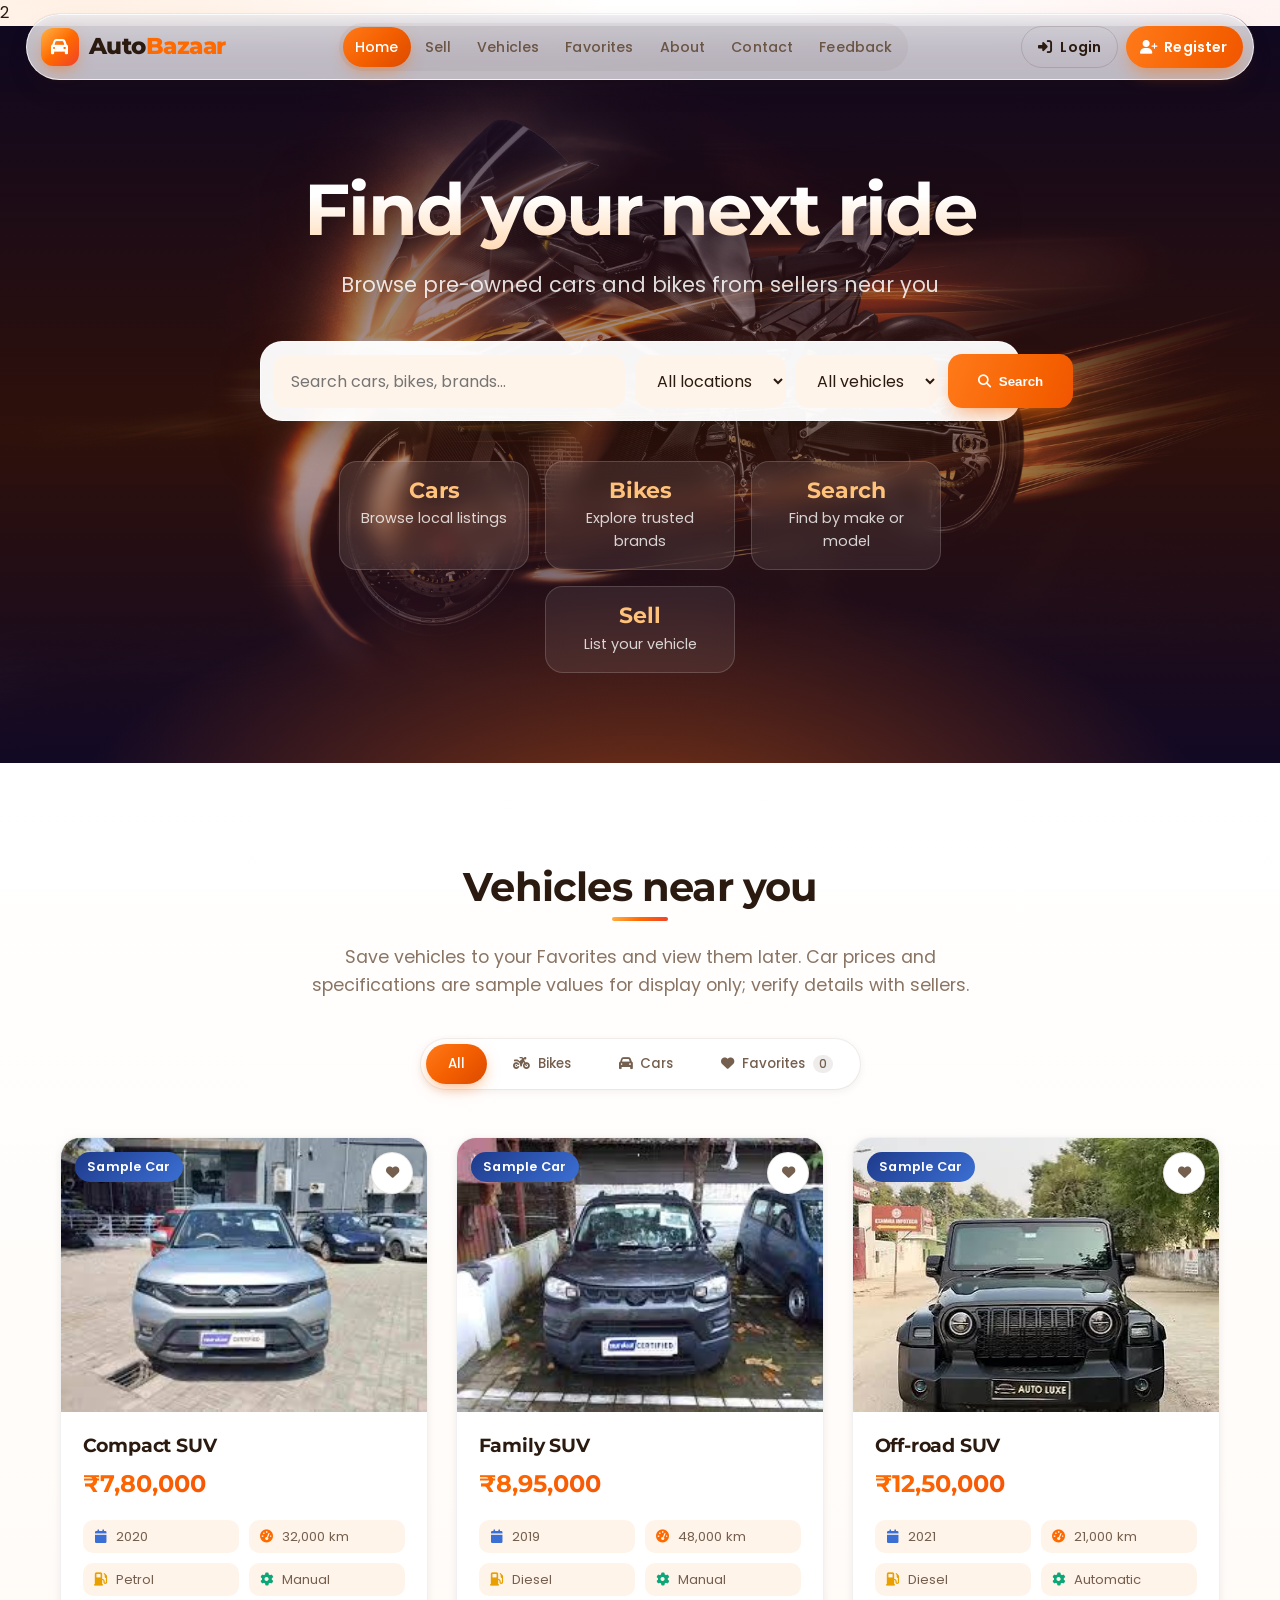
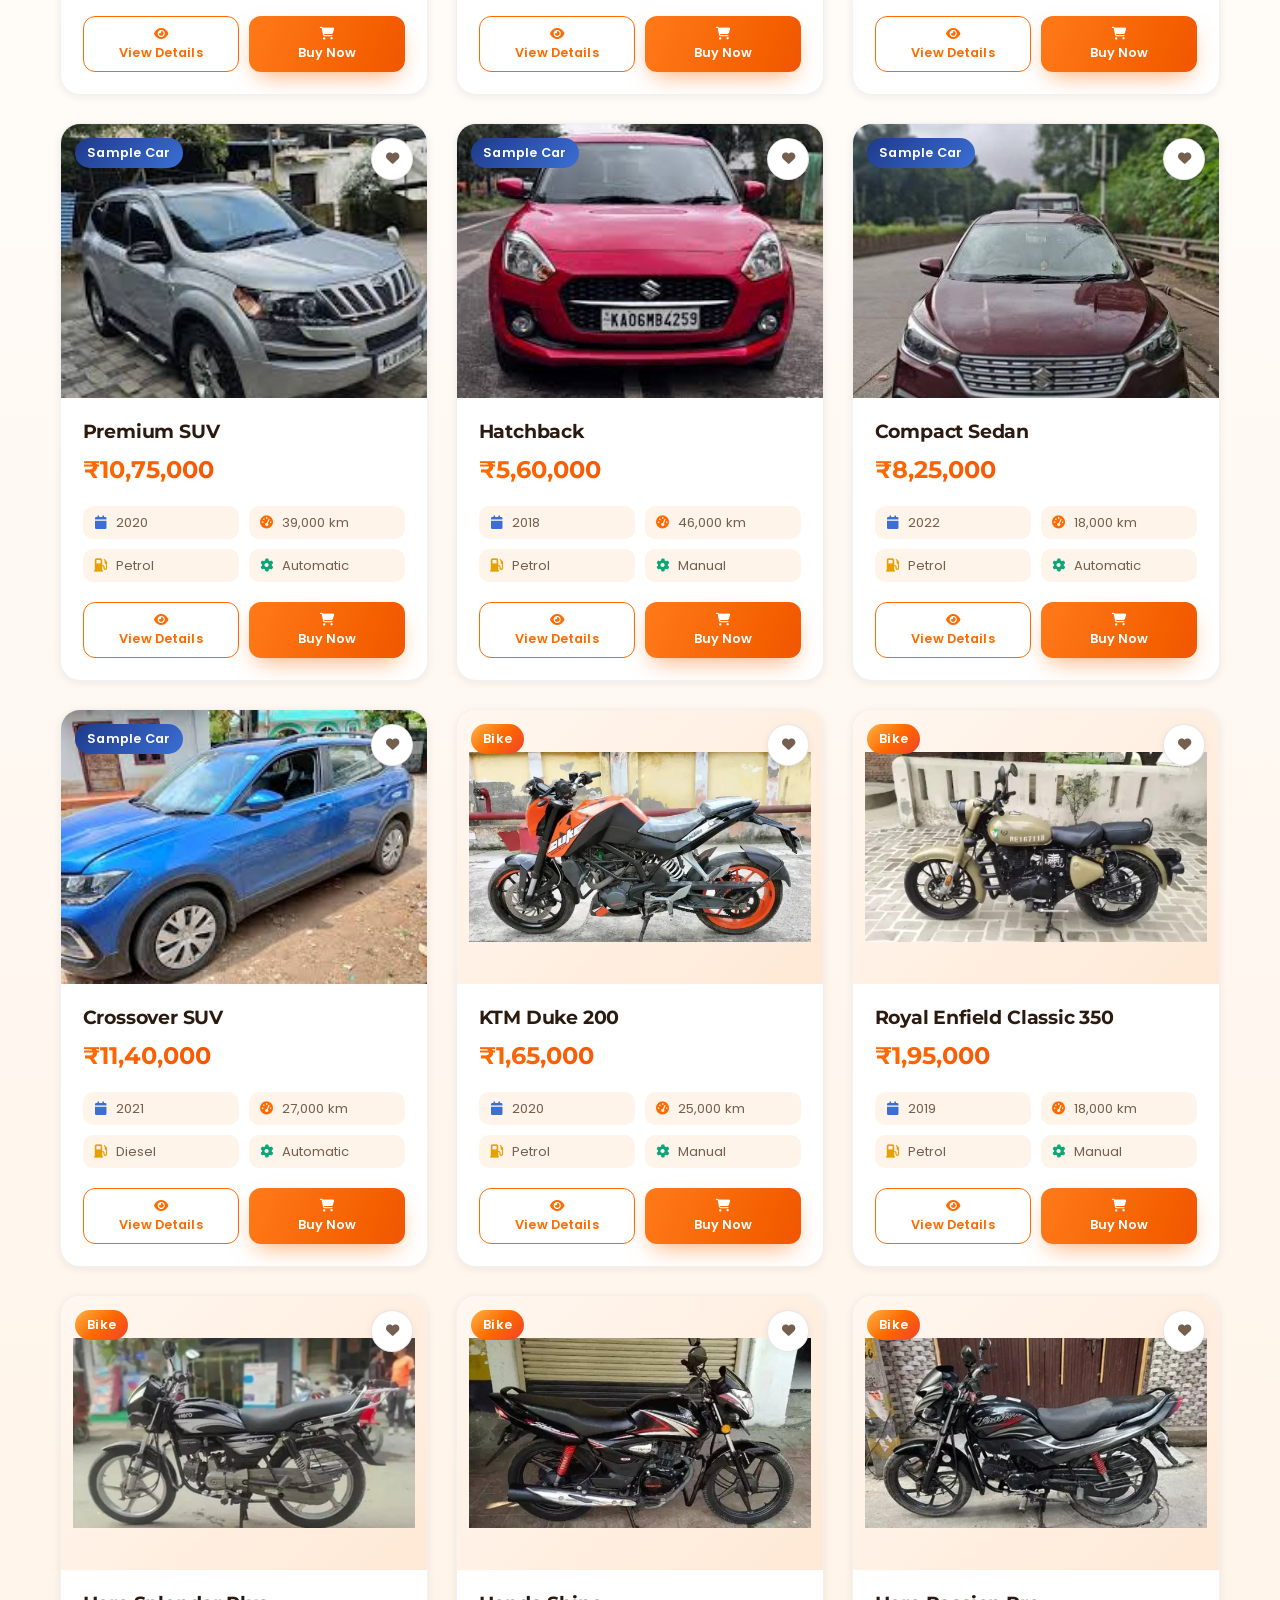
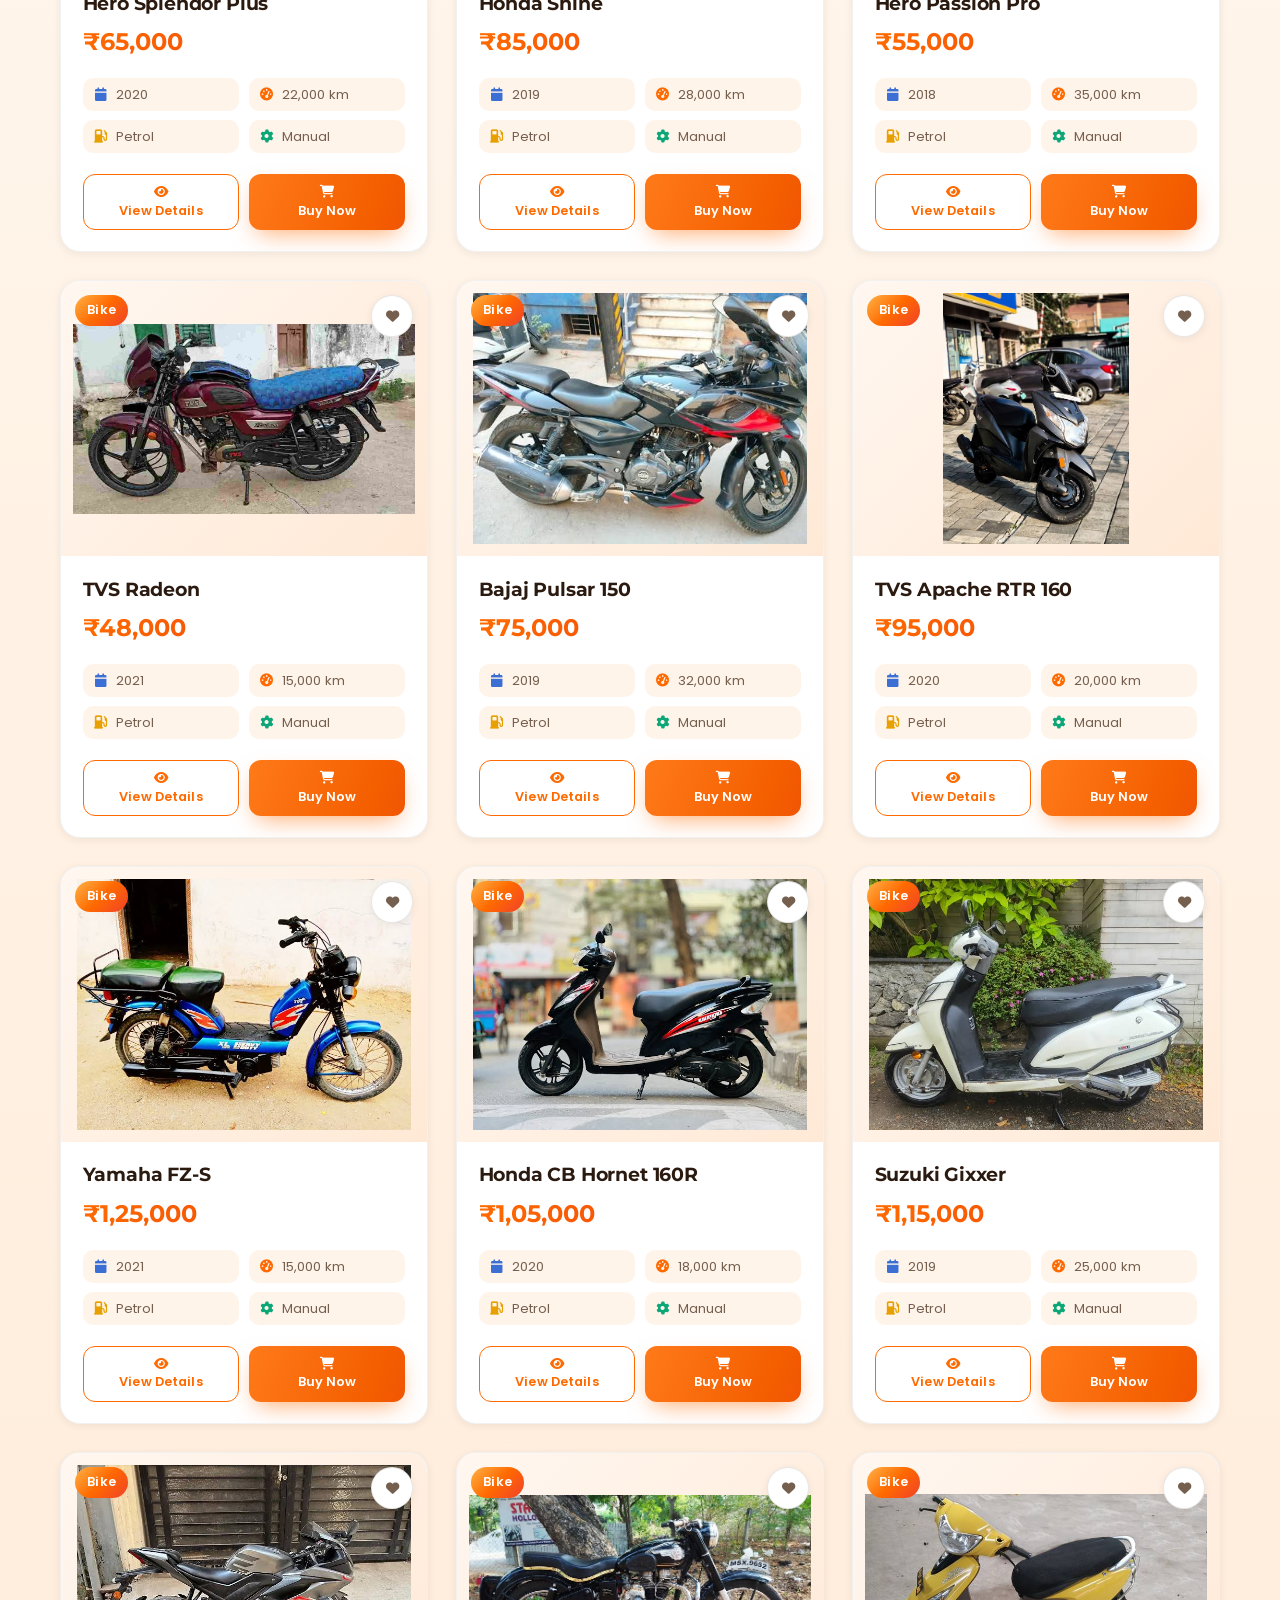
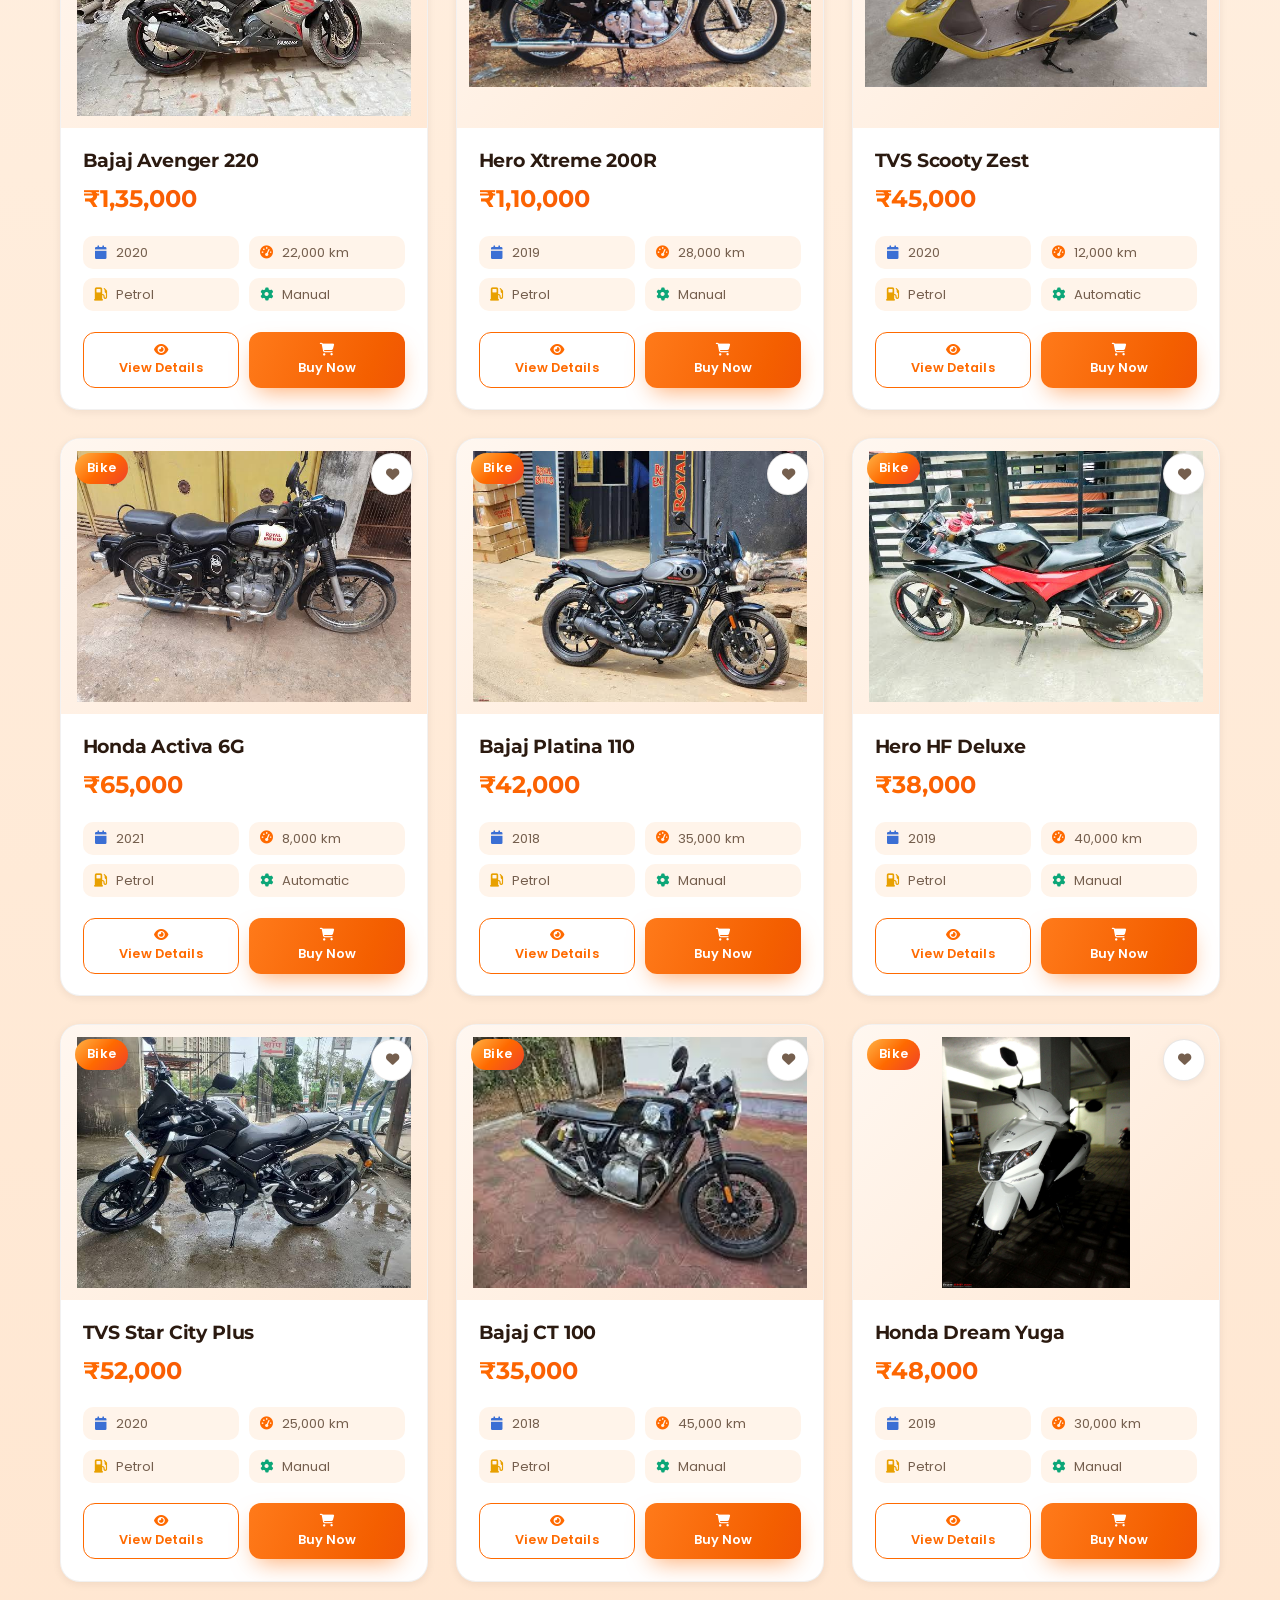
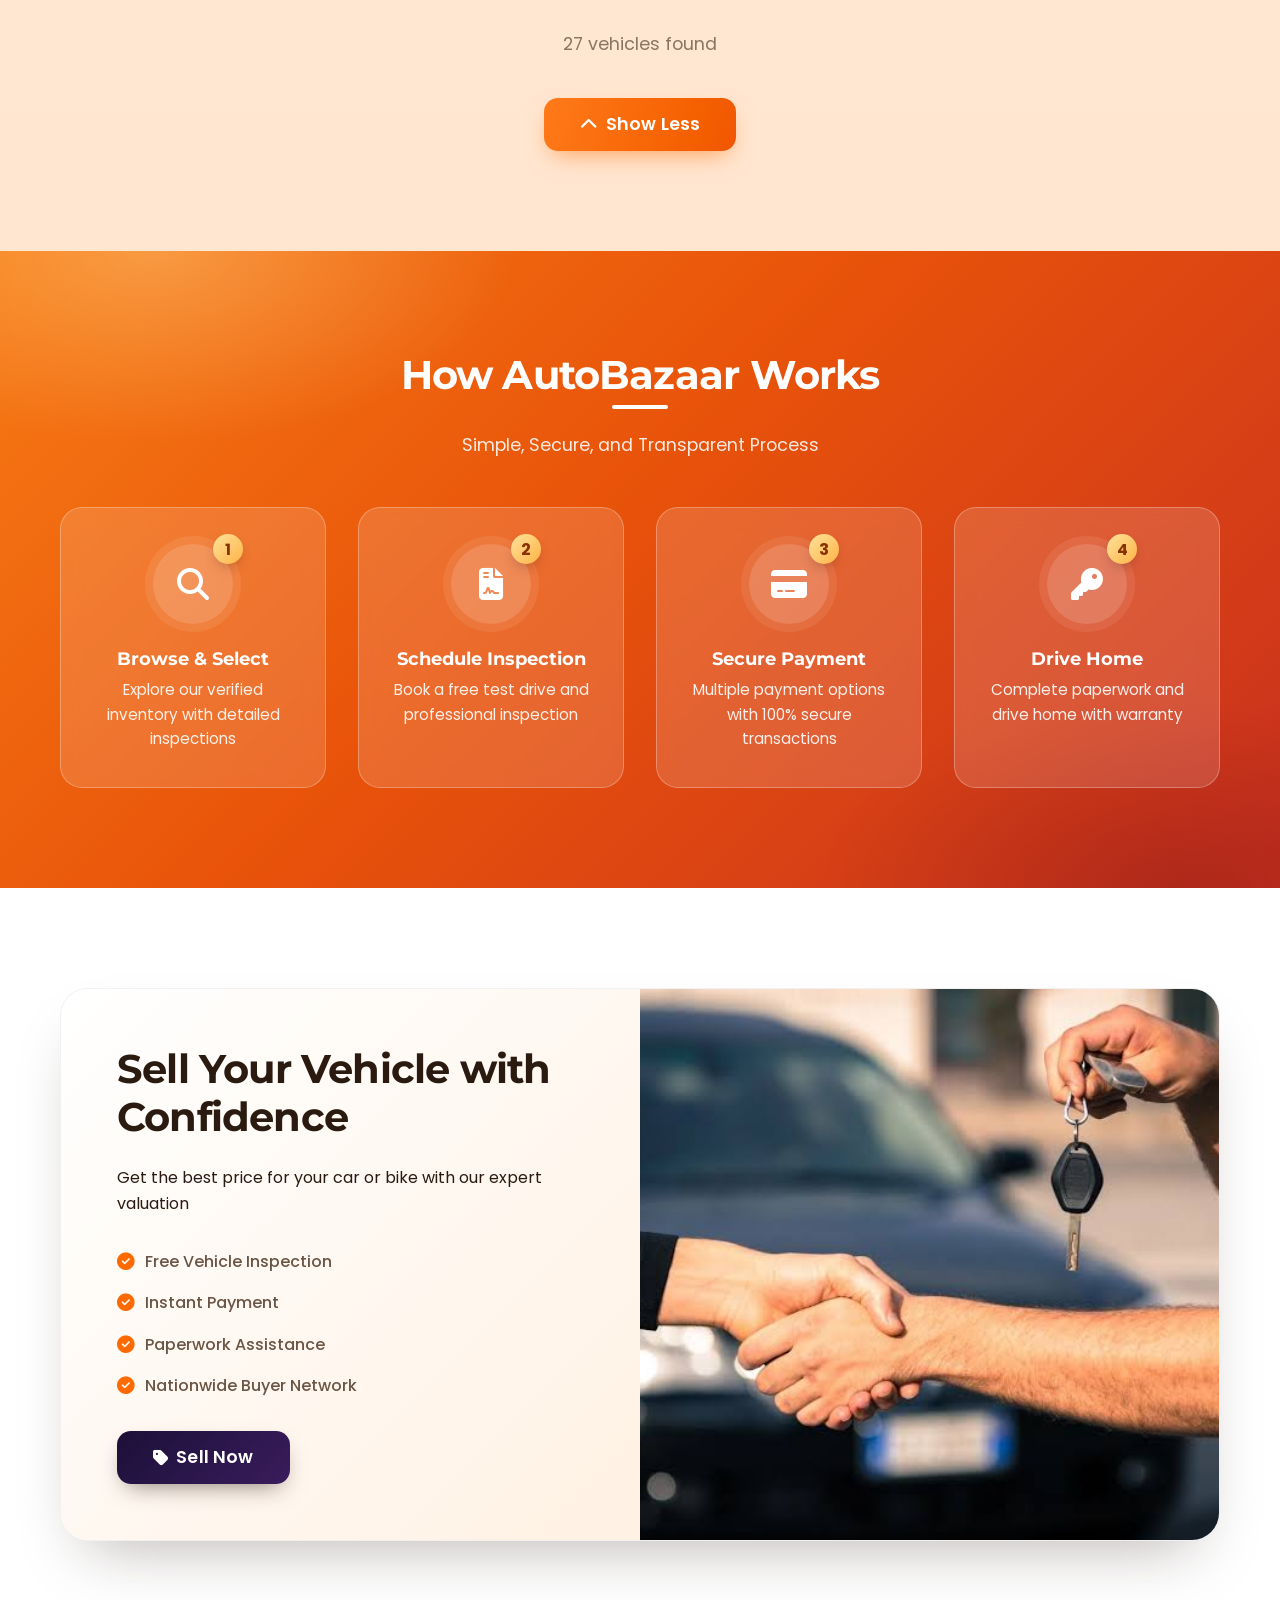
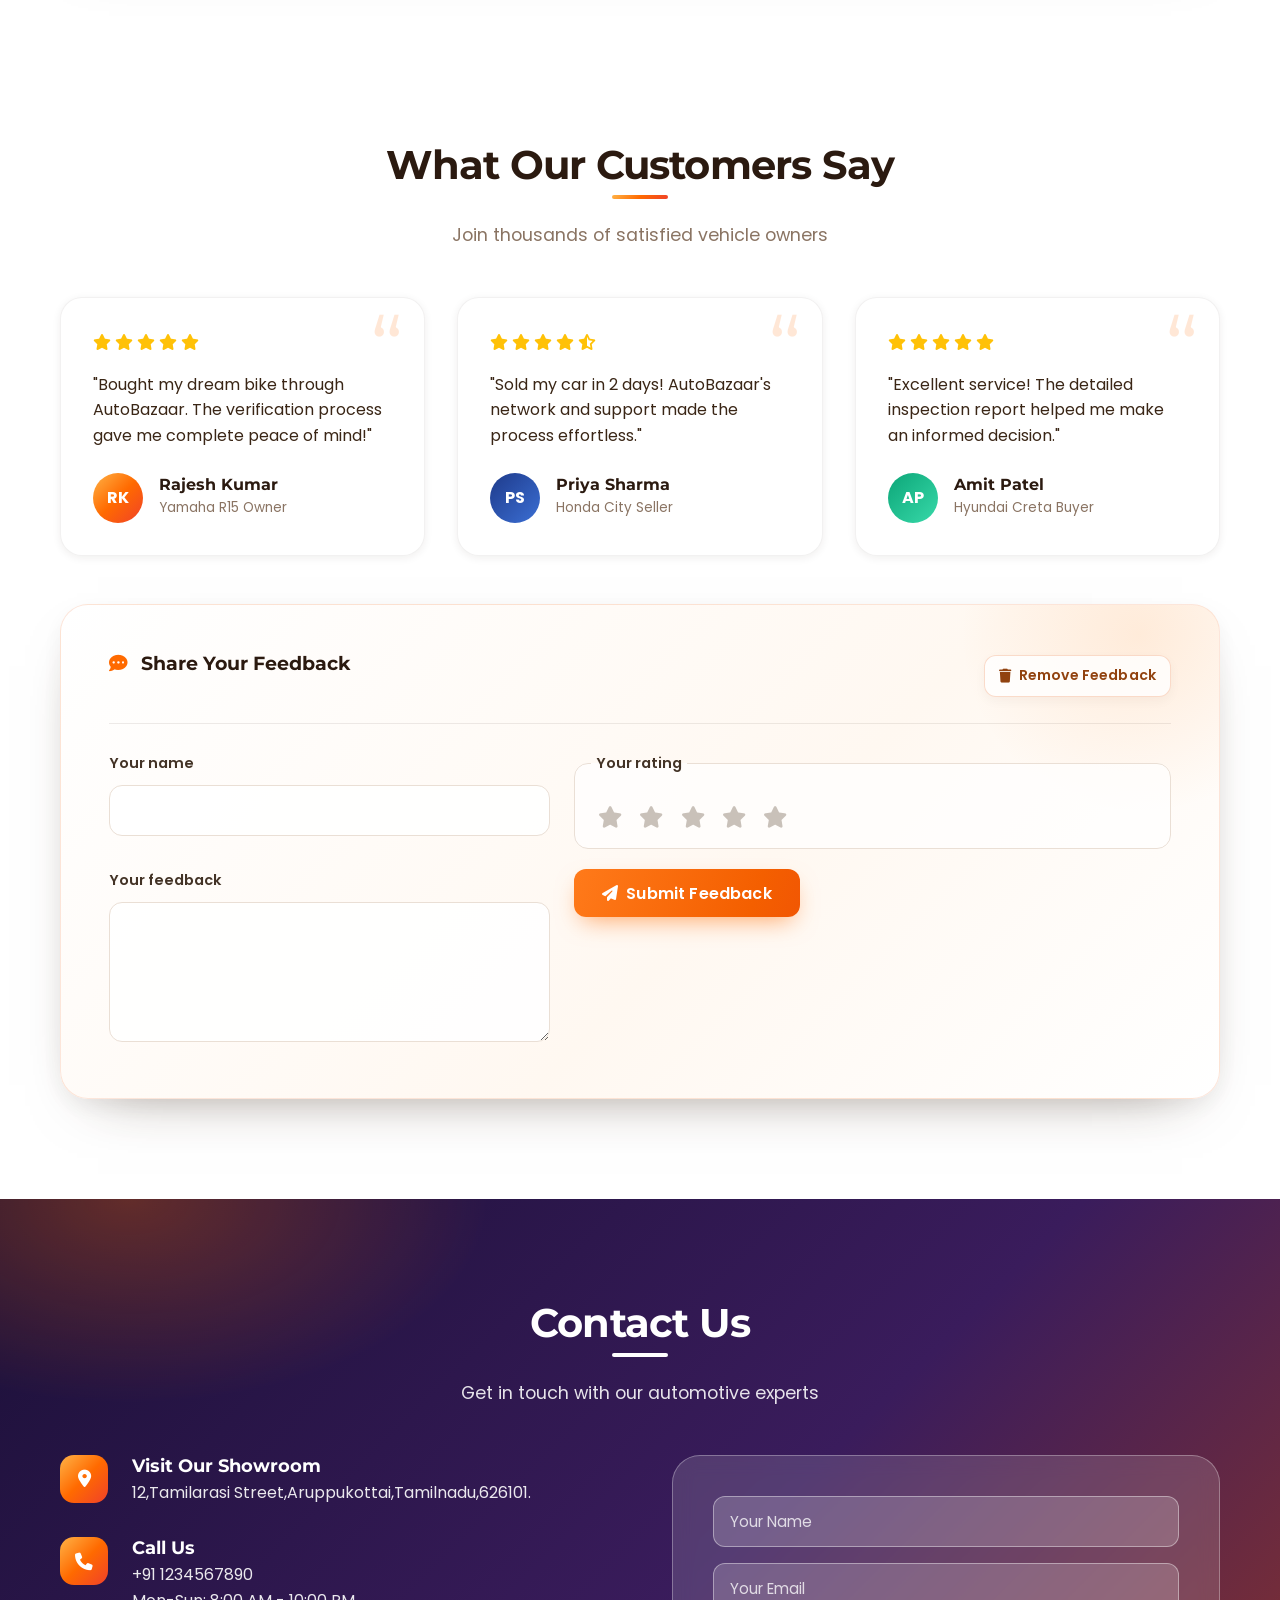
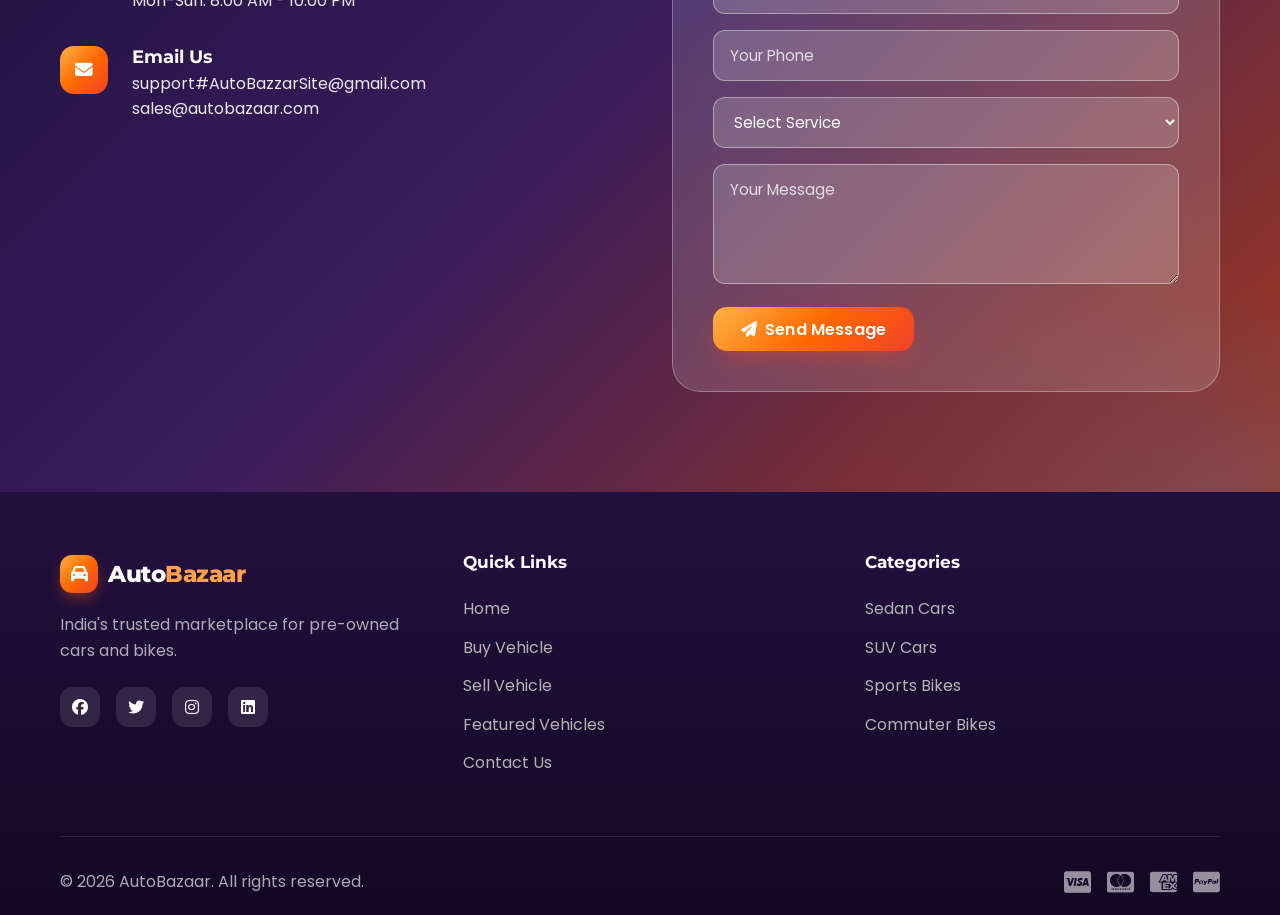
==== commit 906ed025: "Initial Commit" ====
--- a/front-end/Pages/index.html
+++ b/front-end/Pages/index.html
@@ -28,6 +28,9 @@
                 </a>
                 <a href="#vehicles" class="nav-link">
                     <i class="fas fa-motorcycle"></i> Vehicles
+                </a>
+                <a href="#vehicles" class="nav-link" data-filter="favorites">
+                    <i class="fas fa-heart"></i> Favorites
                 </a>
                 <a href="#about" class="nav-link">
                     <i class="fas fa-info-circle"></i> About
@@ -108,7 +111,7 @@
         <div class="container">
             <div class="section-header">
                 <h2 class="section-title">Vehicles near you</h2>
-                <p class="section-subtitle">Car prices and specifications are sample values for display only. Verify the actual details with sellers.</p>
+                <p class="section-subtitle">Save vehicles to your Favorites and view them later. Car prices and specifications are sample values for display only; verify details with sellers.</p>
                 <div class="section-controls">
                     <button class="filter-btn active" data-filter="all">All</button>
                     <button class="filter-btn" data-filter="bike">
@@ -116,6 +119,9 @@
                     </button>
                     <button class="filter-btn" data-filter="car">
                         <i class="fas fa-car"></i> Cars
+                    </button>
+                    <button class="filter-btn favorites-filter" data-filter="favorites">
+                        <i class="fas fa-heart"></i> Favorites <span class="favorites-count" id="favoriteCount">0</span>
                     </button>
                 </div>
             </div>
--- a/front-end/Styles/main.css
+++ b/front-end/Styles/main.css
@@ -2000,8 +2000,51 @@
 .toast.success { --tc: #0ca678; }
 .toast.error { --tc: #f0412a; }
 
+.favorite-toggle {
+    position: absolute;
+    top: 14px;
+    right: 14px;
+    z-index: 2;
+    display: grid;
+    width: 42px;
+    height: 42px;
+    place-items: center;
+    border: 1px solid rgba(43, 26, 16, 0.1);
+    border-radius: 50%;
+    background: #fff;
+    color: #755f4e;
+    box-shadow: var(--shadow-sm);
+    cursor: pointer;
+    transition: color 0.2s ease, transform 0.2s ease, background 0.2s ease;
+}
+.favorite-toggle:hover { transform: scale(1.08); color: var(--primary); }
+.favorite-toggle.is-favorite { background: #fff1e3; color: var(--primary); }
+.favorite-toggle:focus-visible { outline: 3px solid rgba(255, 106, 0, 0.35); outline-offset: 2px; }
+.favorites-filter { white-space: nowrap; }
+.favorites-count {
+    min-width: 20px;
+    padding: 2px 6px;
+    border-radius: 999px;
+    background: rgba(43, 26, 16, 0.08);
+    font-size: 0.75rem;
+    line-height: 1.2;
+}
+.favorites-filter.active .favorites-count { background: rgba(255, 255, 255, 0.2); }
+.vehicles-grid.favorites-view {
+    height: min(680px, 72vh);
+    overflow-y: auto;
+    overflow-x: hidden;
+    padding: 12px;
+    border: 1px solid rgba(43, 26, 16, 0.08);
+    border-radius: 20px;
+    background: rgba(255, 255, 255, 0.55);
+    box-shadow: var(--shadow-sm);
+    scrollbar-gutter: stable;
+    overscroll-behavior: contain;
+}
+
 @media (prefers-reduced-motion: reduce) {
-    .btn-primary, .search-btn, .vehicle-card::after { transition: none; }
+    .btn-primary, .search-btn, .vehicle-card::after, .favorite-toggle { transition: none; }
 }
 
 /* ====== RESPONSIVE ====== */
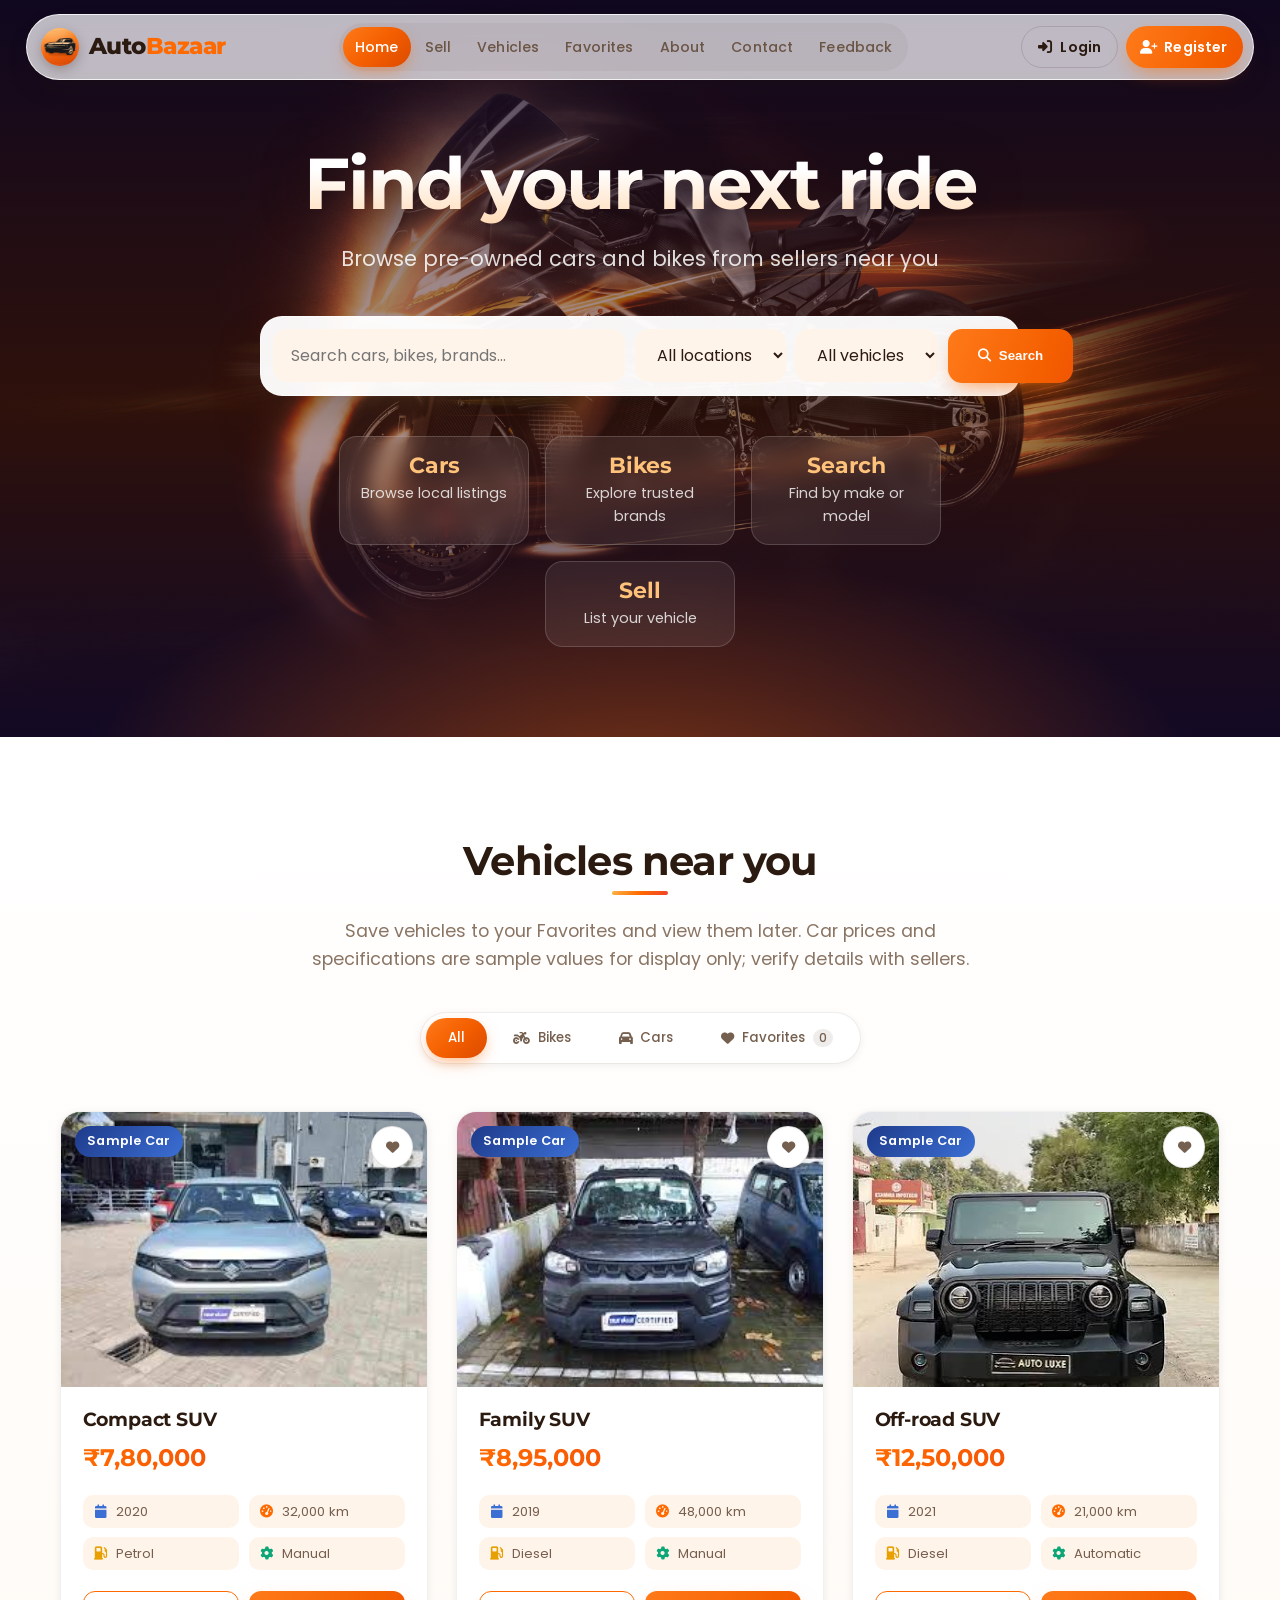
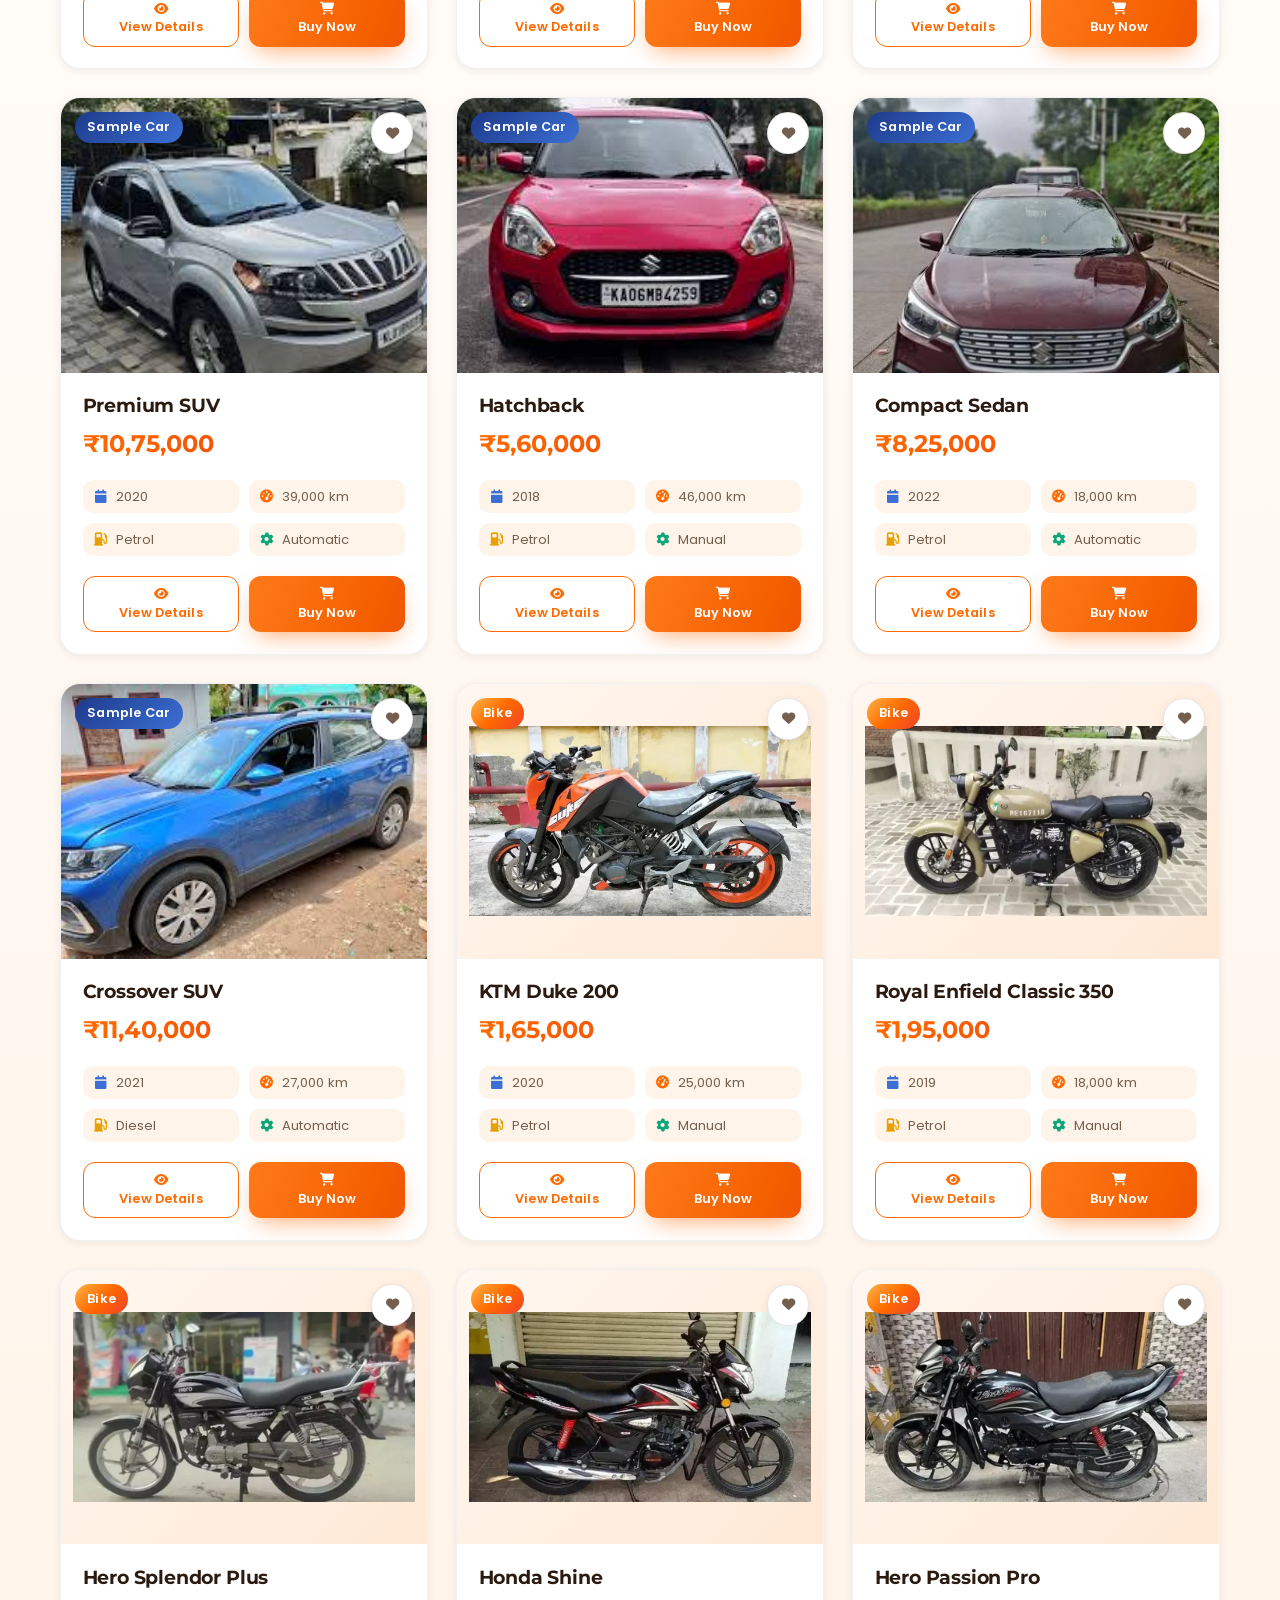
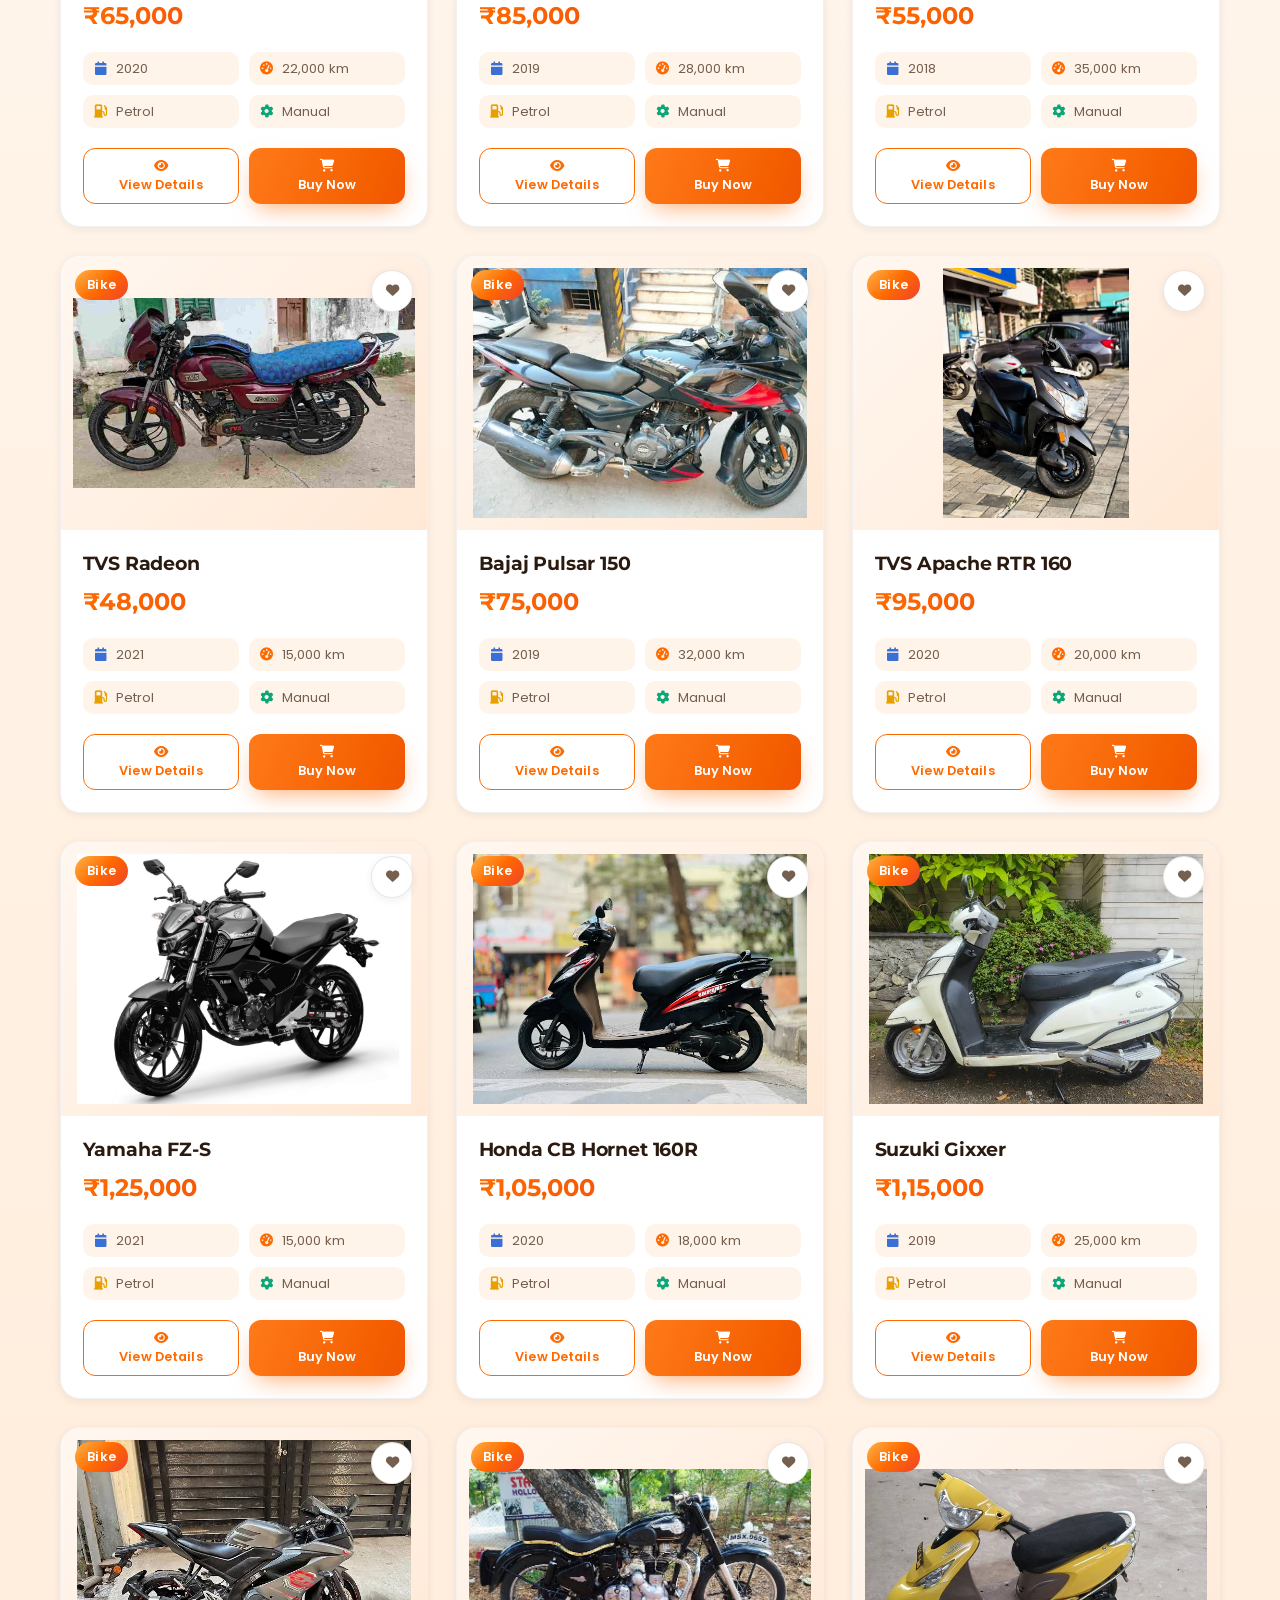
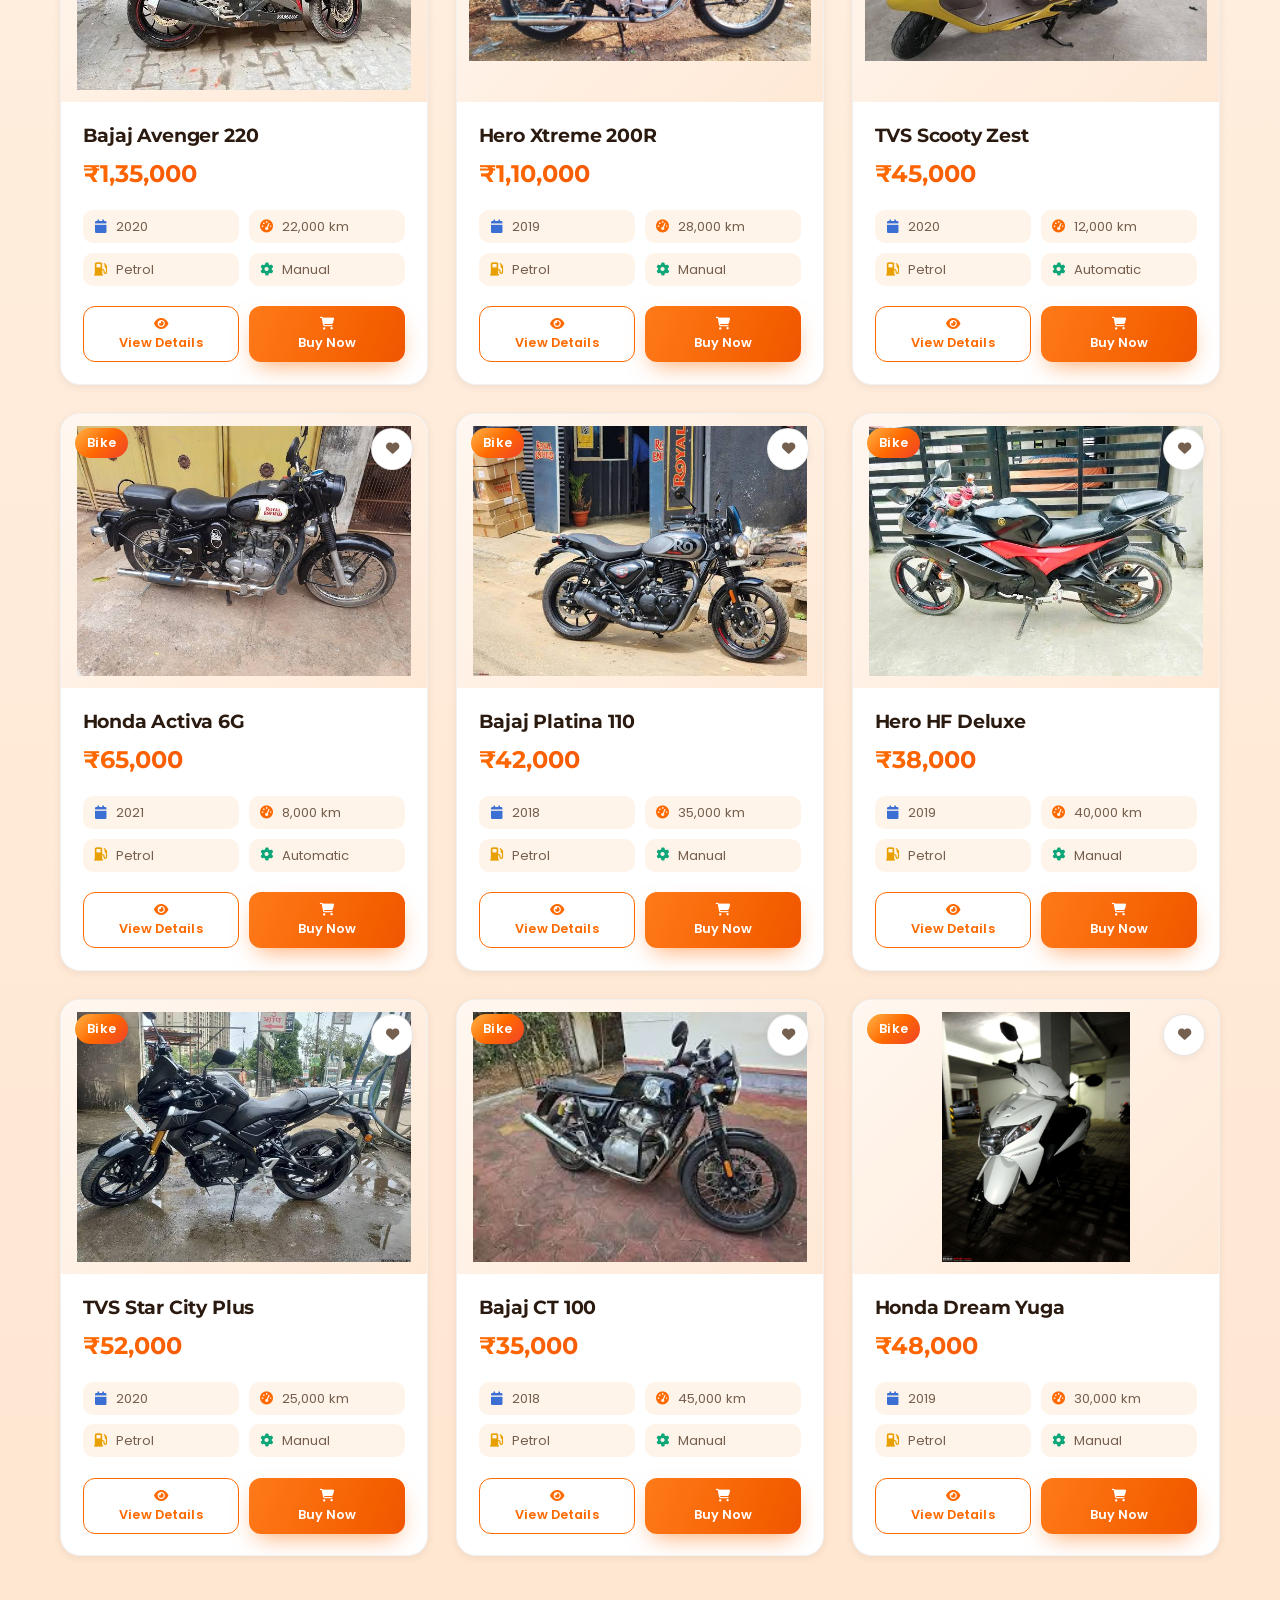
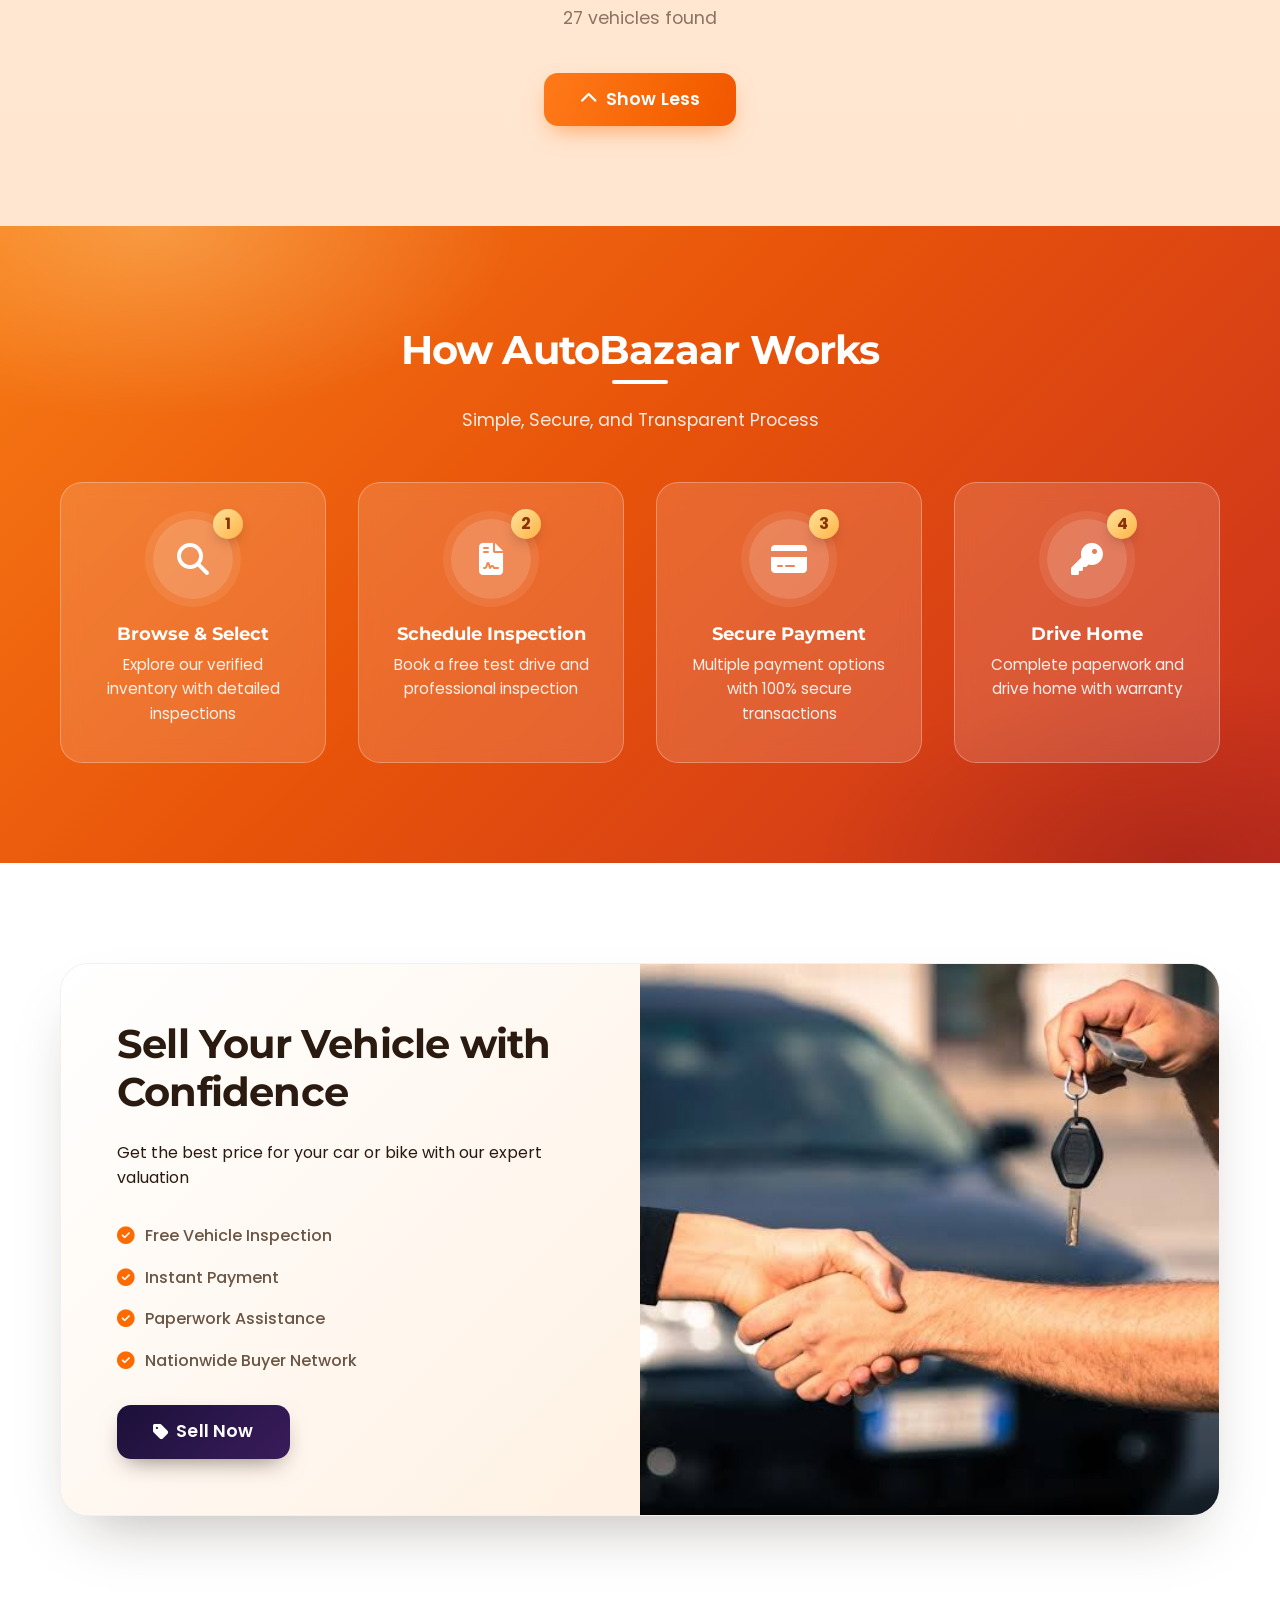
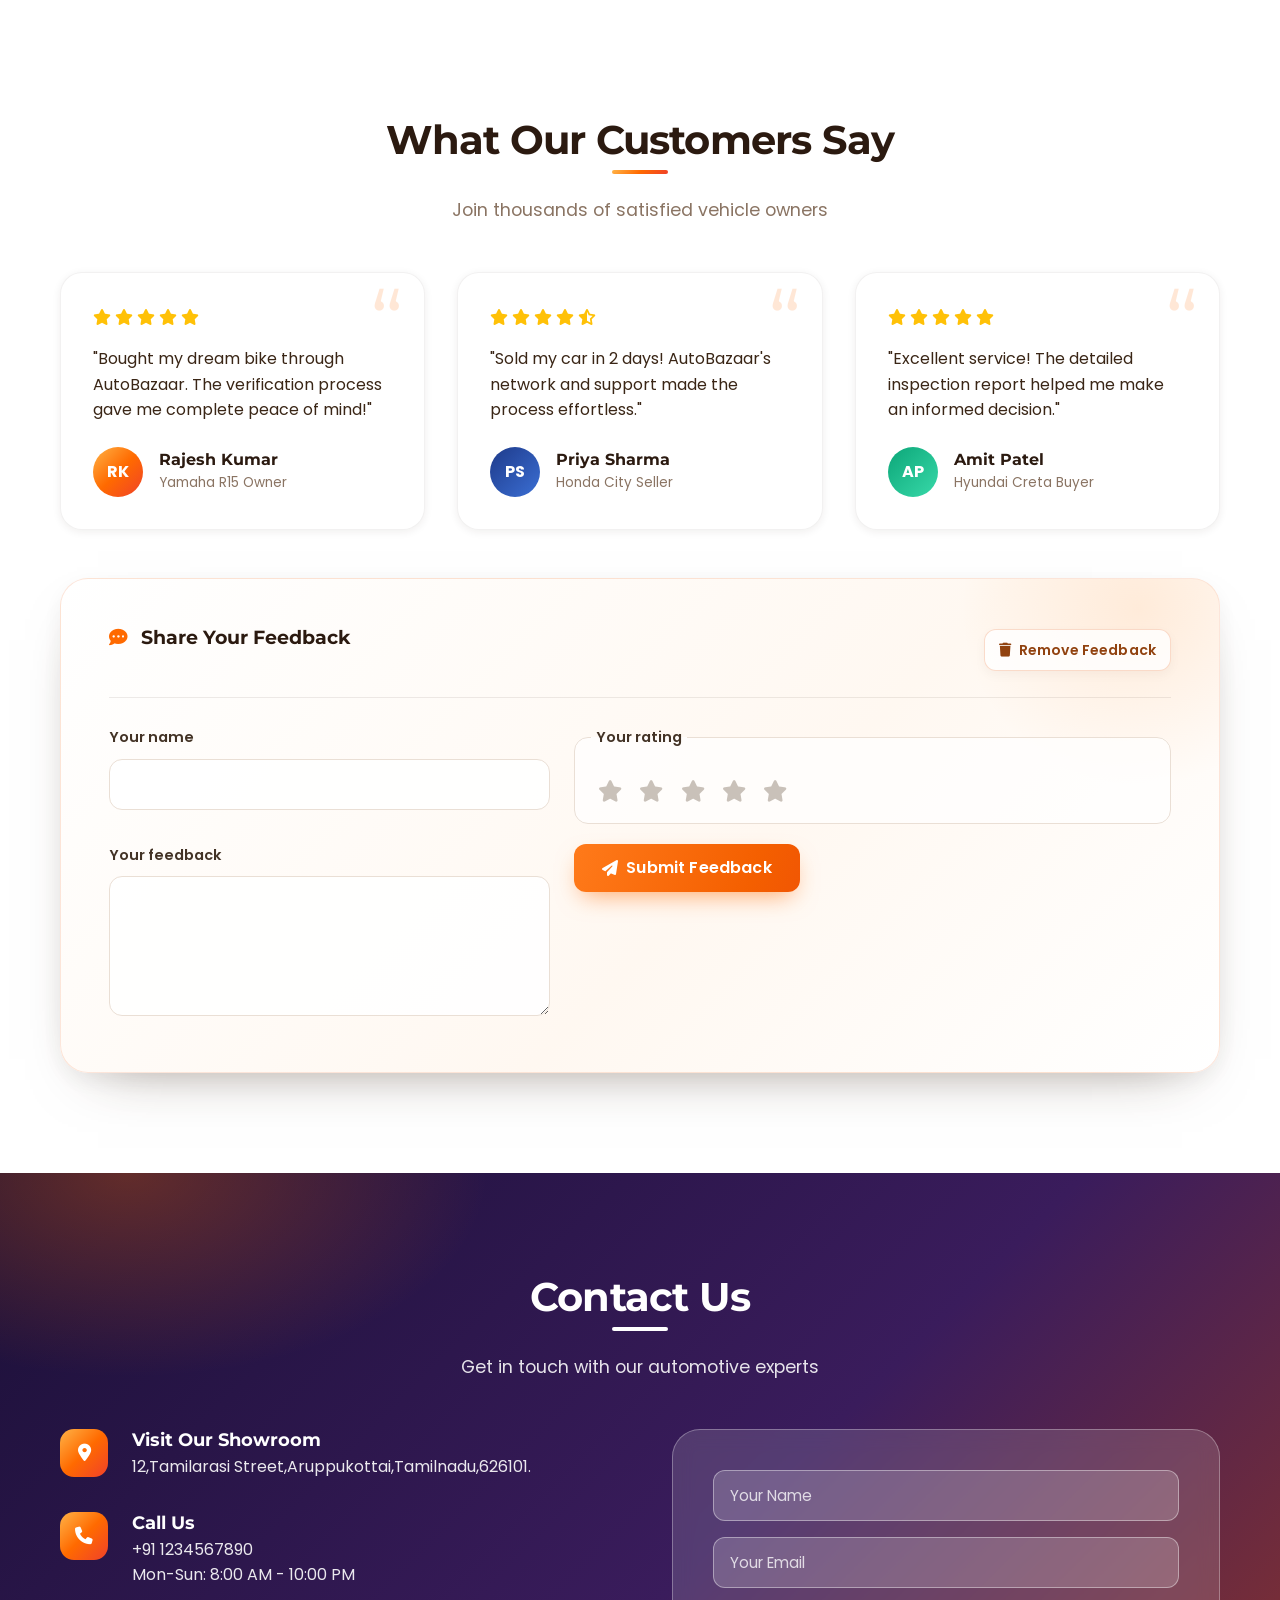
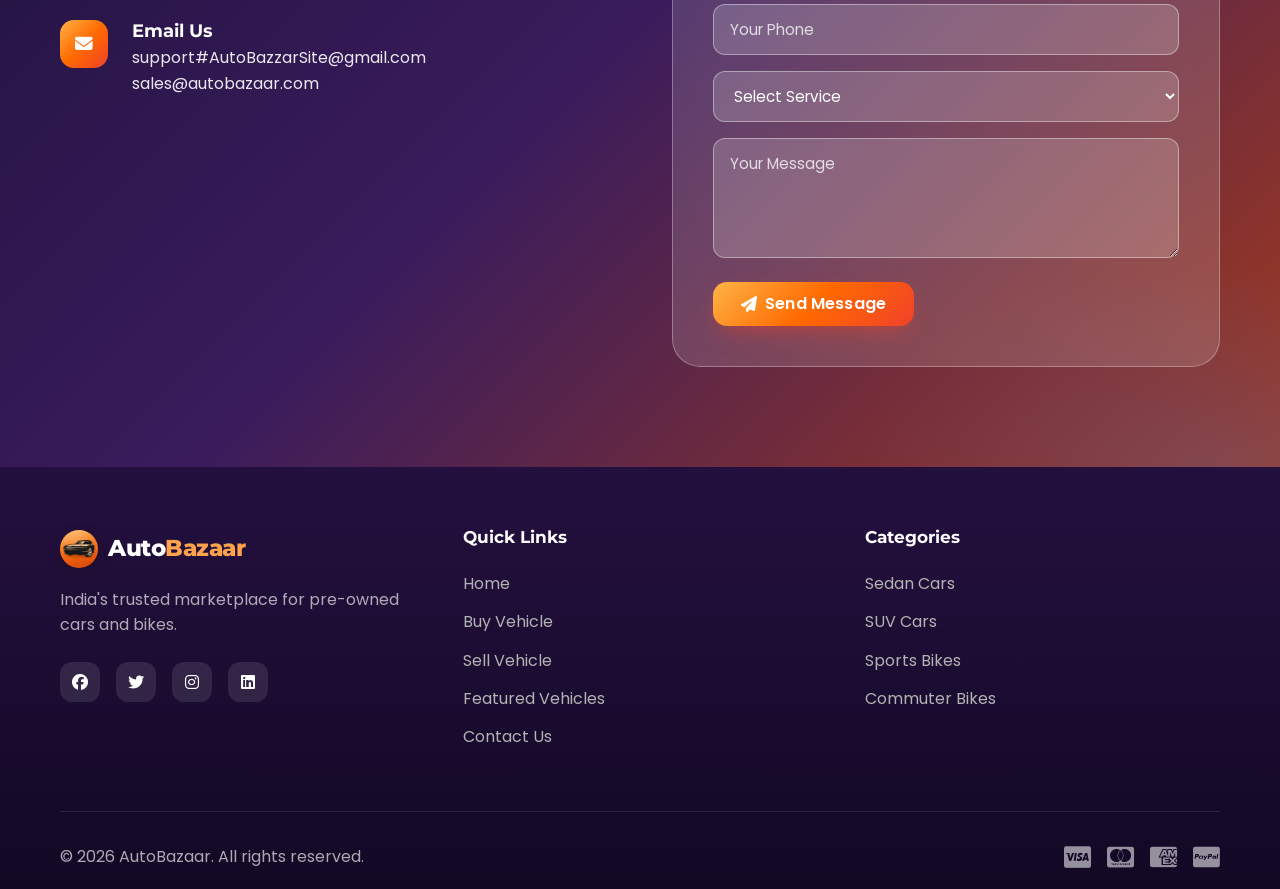
==== commit 7c566774: "style the favicon" ====
--- a/front-end/Pages/index.html
+++ b/front-end/Pages/index.html
@@ -1,20 +1,20 @@
 <!DOCTYPE html>
 <html lang="en">
 <head>
-    <meta charset="UTF-8">2
+    <meta charset="UTF-8">
     <meta name="viewport" content="width=device-width, initial-scale=1.0">
     <title>AutoBazaar | Premium Second-Hand Cars & Bikes</title>
+    <link rel="icon" type="image/png" href="../Assets/Images/Icon2.png">
     <link rel="stylesheet" href="https://cdnjs.cloudflare.com/ajax/libs/font-awesome/6.4.0/css/all.min.css">
     <link href="https://fonts.googleapis.com/css2?family=Poppins:wght@300;400;500;600;700&family=Montserrat:wght@800;900&display=swap" rel="stylesheet">
     <link rel="stylesheet" href="../Styles/main.css">
-
 </head>
 <body>
     <!-- Navigation Bar -->
     <nav class="navbar">
         <div class="container nav-container">
             <a href="#" class="logo">
-                <i class="fas fa-car"></i>
+                <img class="logo-icon" src="../Assets/Images/Icon.png" alt="">
                 <span class="logo-text">Auto<span class="logo-highlight">Bazaar</span></span>
             </a>
             
@@ -394,7 +394,7 @@
             <div class="footer-content">
                 <div class="footer-section">
                     <div class="logo" style="margin-bottom: 1rem;">
-                        <i class="fas fa-car"></i>
+                        <img class="logo-icon" src="../Assets/Images/Icon.png" alt="">
                         <span class="logo-text">Auto<span class="logo-highlight">Bazaar</span></span>
                     </div>
                     <p>India's trusted marketplace for pre-owned cars and bikes.</p>
--- a/front-end/Styles/main.css
+++ b/front-end/Styles/main.css
@@ -210,24 +210,19 @@
     flex: 0 0 auto;
 }
 
-.logo i {
-    display: inline-flex;
-    align-items: center;
-    justify-content: center;
+.logo-icon {
+    display: block;
     flex: 0 0 38px;
     width: 38px;
     height: 38px;
-    font-size: 1.05rem;
-    line-height: 1;
-    color: #fff;
-    background: var(--gradient-primary);
-    border-radius: 12px;
-    box-shadow: 0 6px 16px -4px rgba(255, 106, 0, 0.55);
+    object-fit: cover;
+    border-radius: 50%;
+    box-shadow: 0 4px 12px rgba(35, 19, 9, 0.25);
     transition: transform 0.3s ease;
 }
 
-.logo:hover i {
-    transform: rotate(-8deg) scale(1.06);
+.logo:hover .logo-icon {
+    transform: scale(1.06);
 }
 
 .logo-text {
@@ -480,7 +475,7 @@
     .nav-container,
     .nav-link,
     .nav-menu,
-    .logo i {
+    .logo-icon {
         transition: none;
     }
 }
@@ -1915,7 +1910,6 @@
 .btn-secondary { background: linear-gradient(135deg, #1b1038, #3a1c5c); }
 .btn-secondary:hover { background: linear-gradient(135deg, #2a1857, #55287f); }
 .back-to-top { background: var(--grad-sunset); }
-.logo i { background: var(--grad-sunset); }
 .nav-container::after { background: linear-gradient(90deg, #ffb347, #ff6a00, #f0412a); }
 .section-title::after { background: var(--grad-sunset); }
 
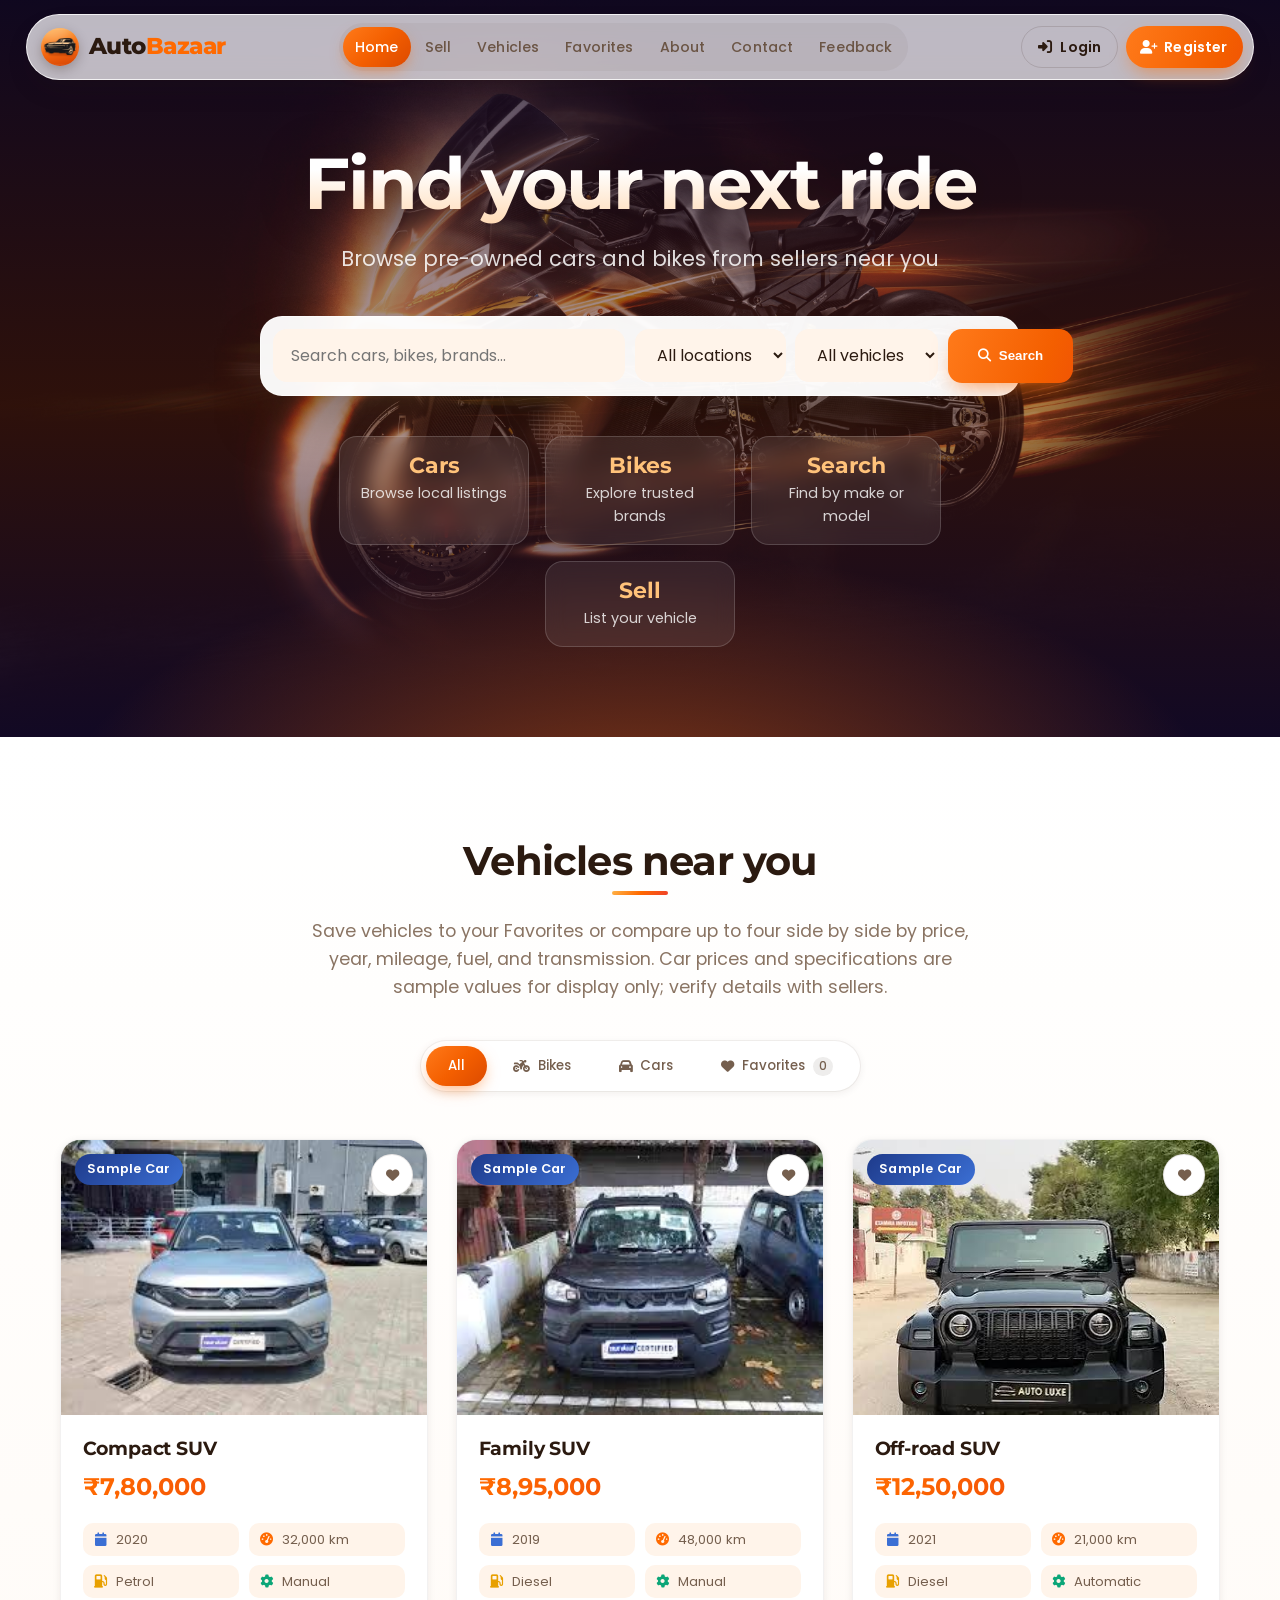
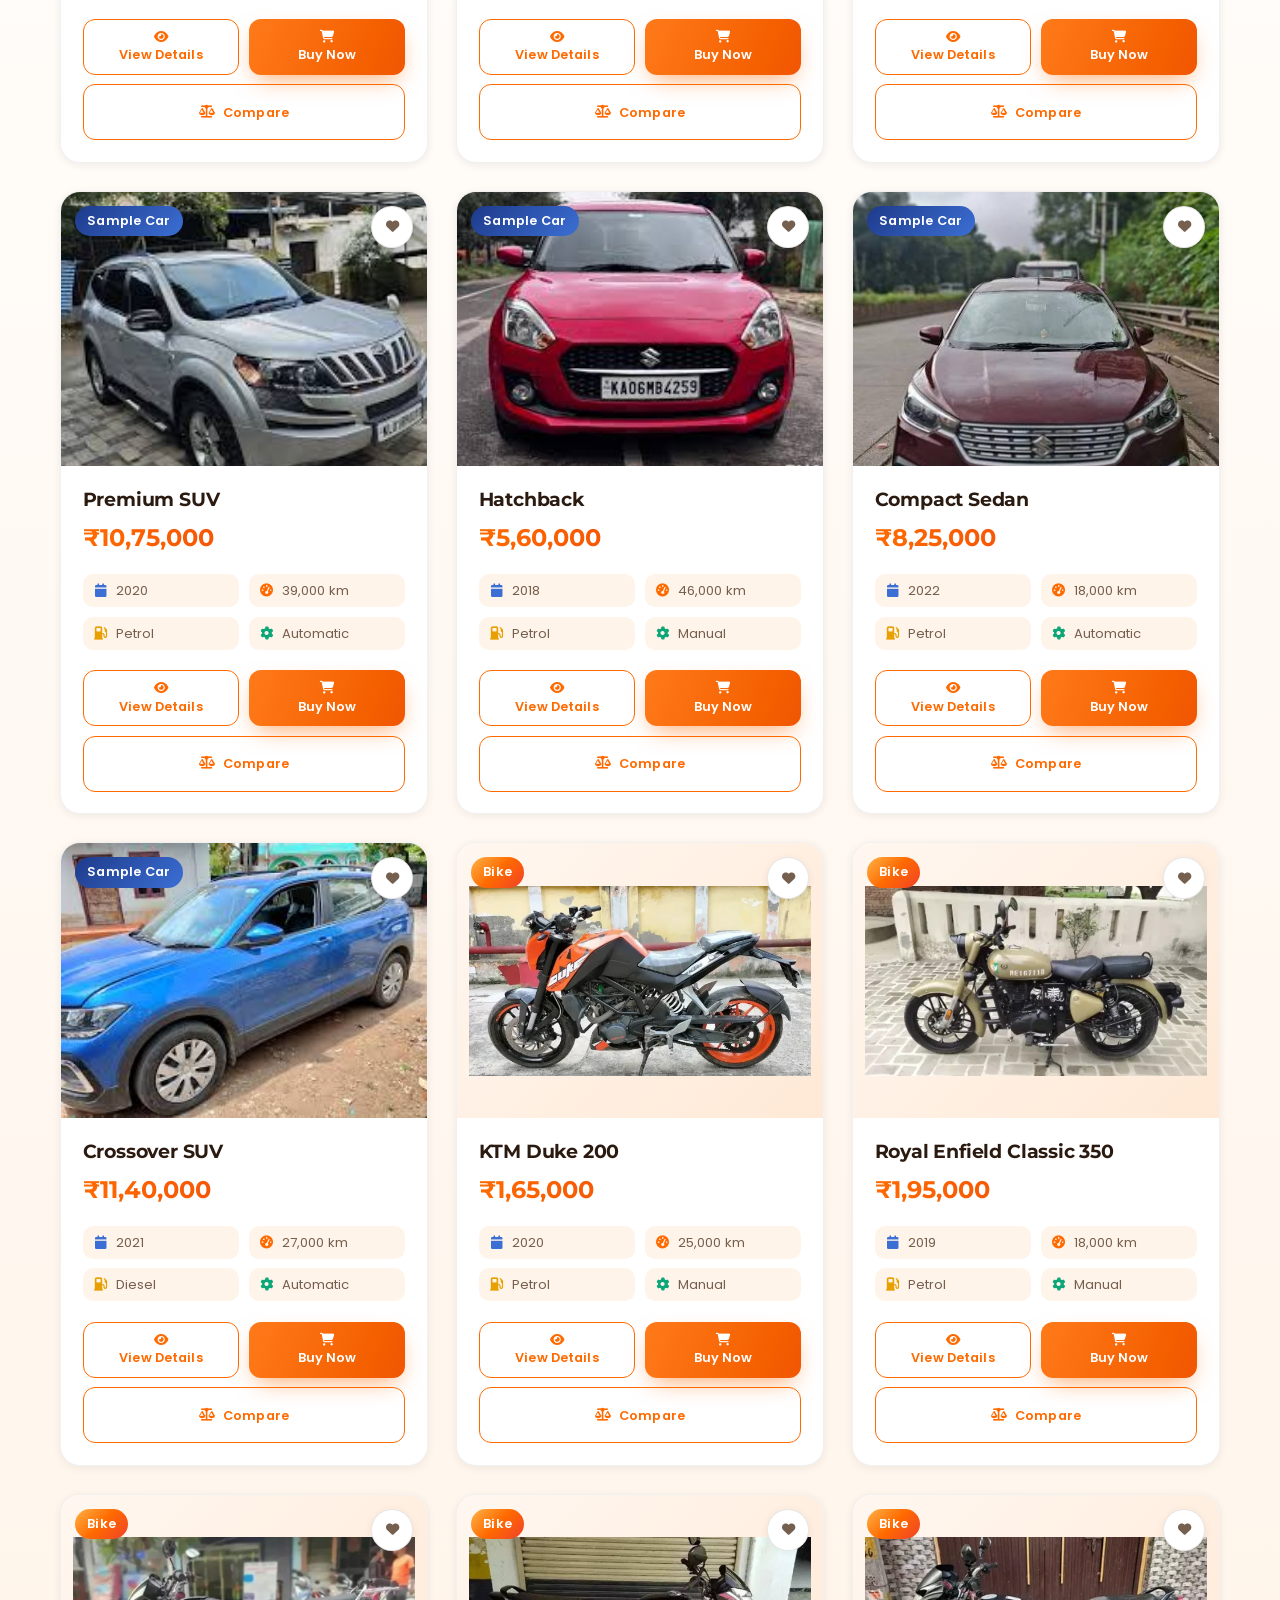
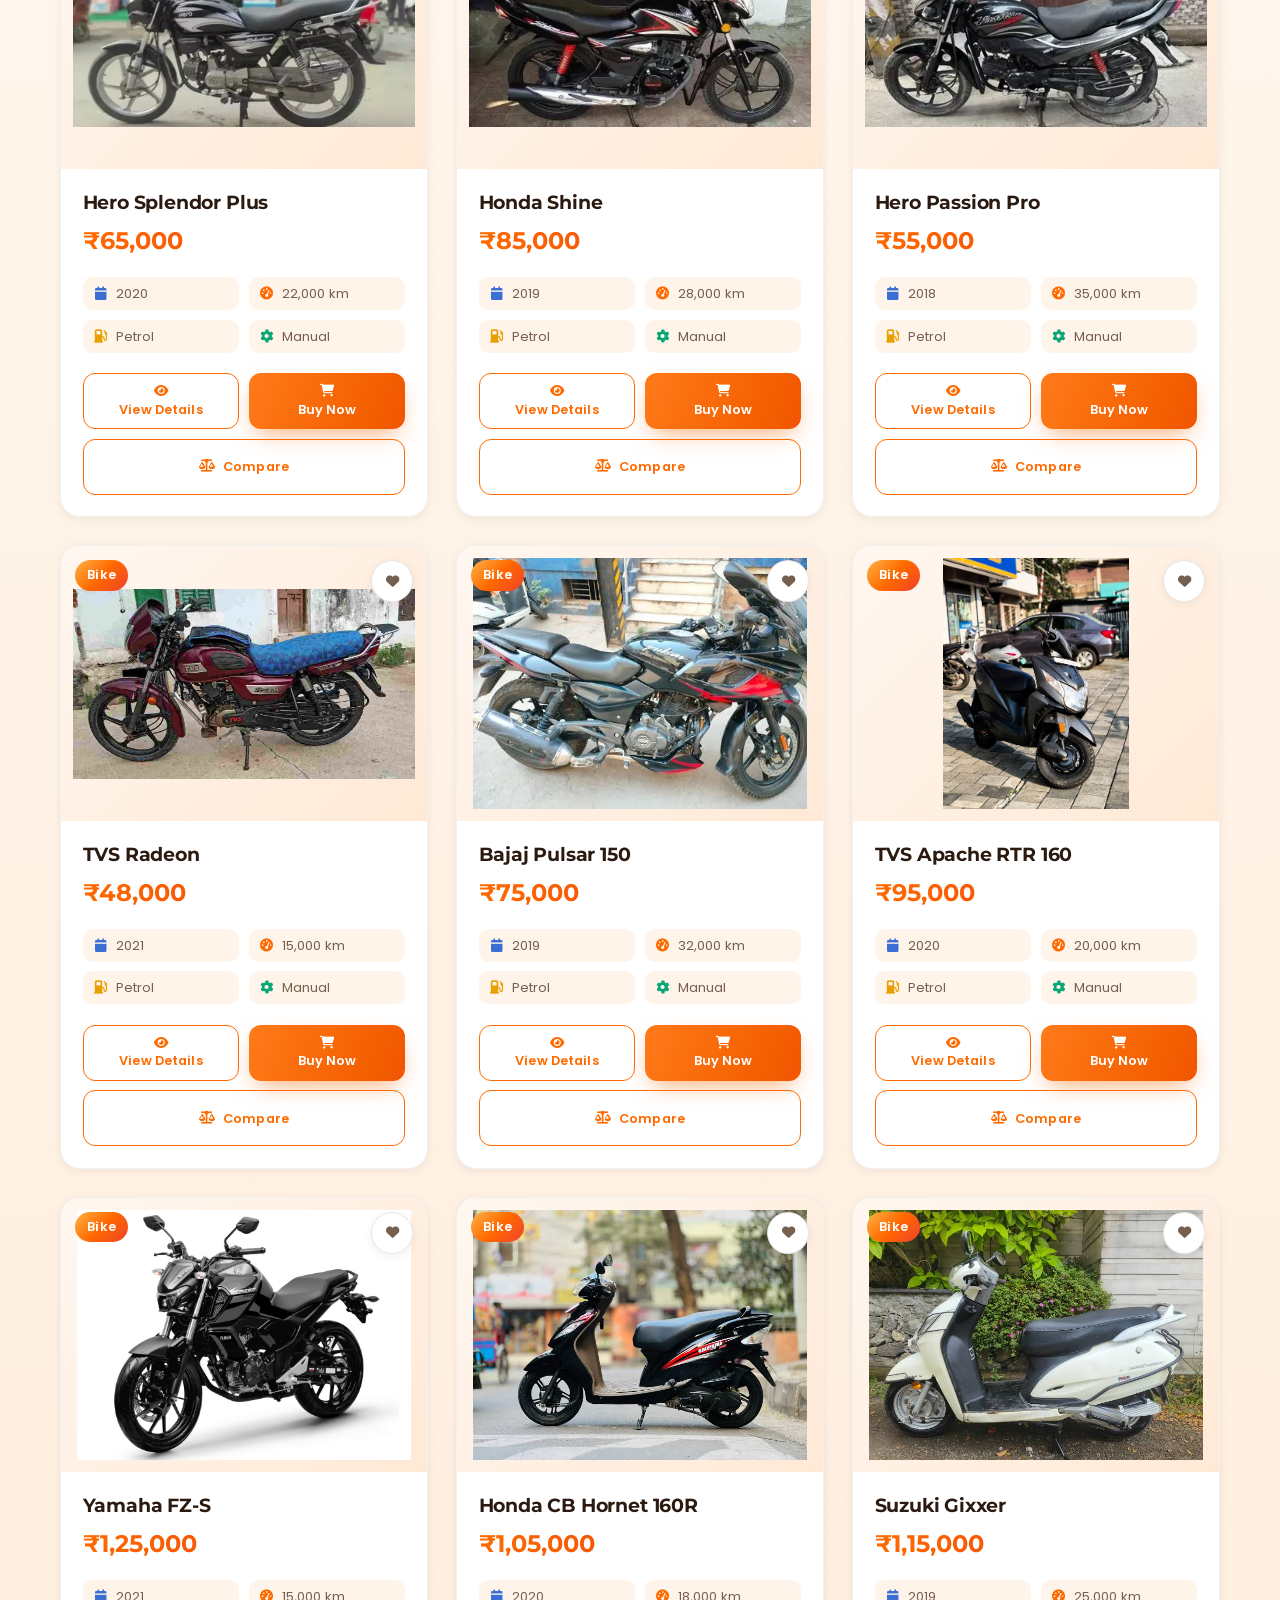
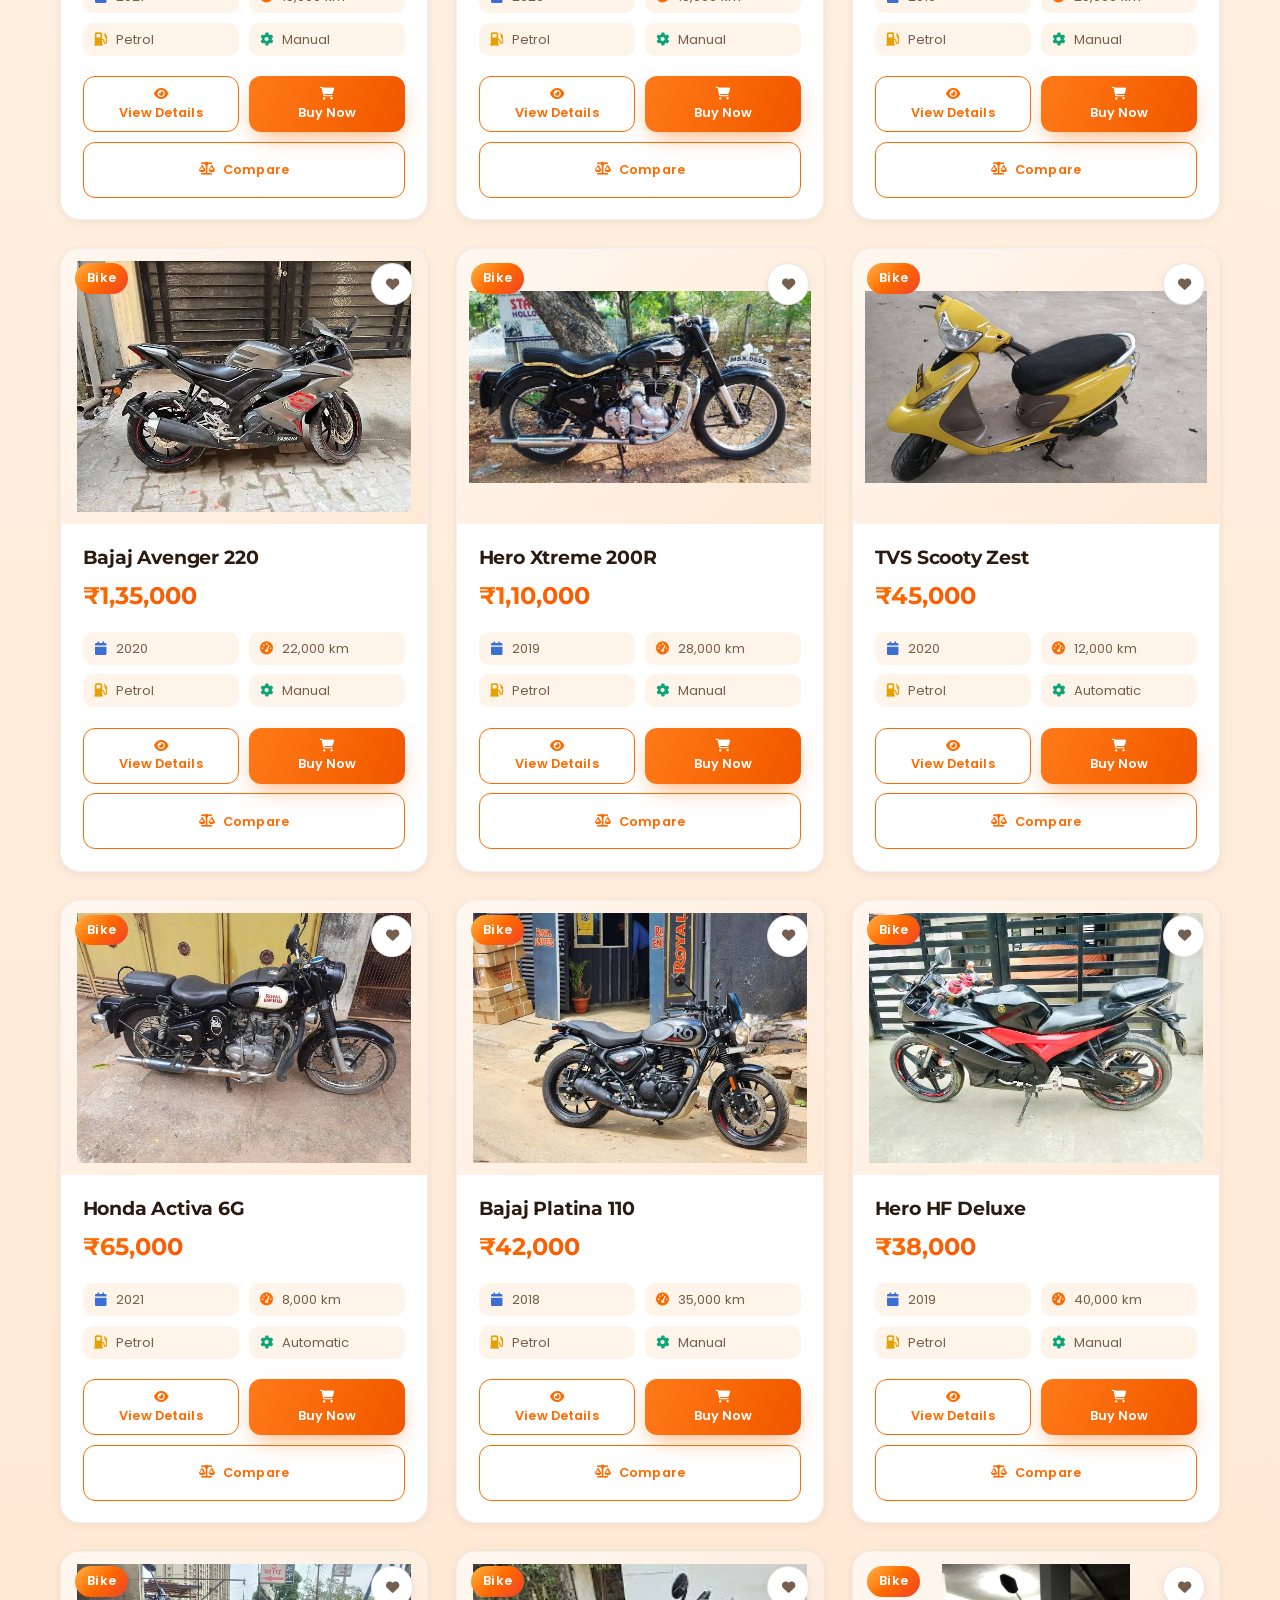
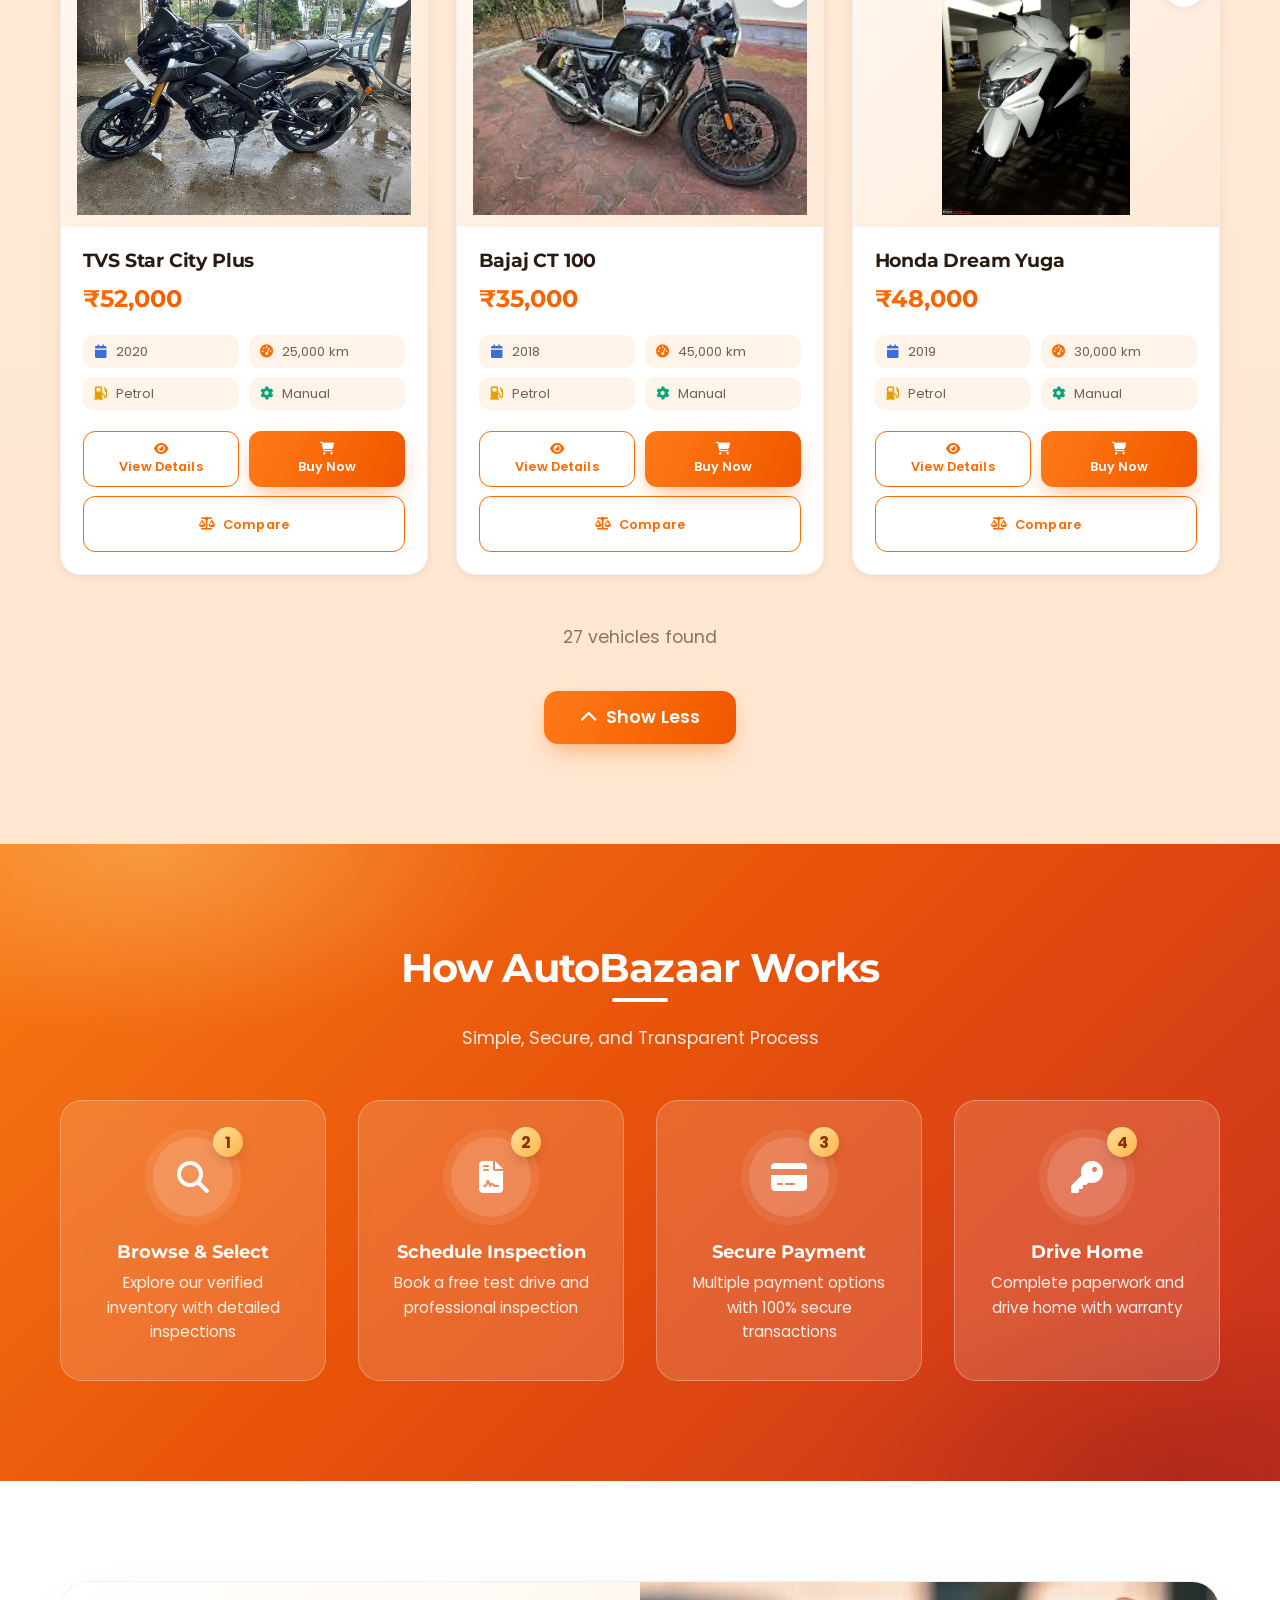
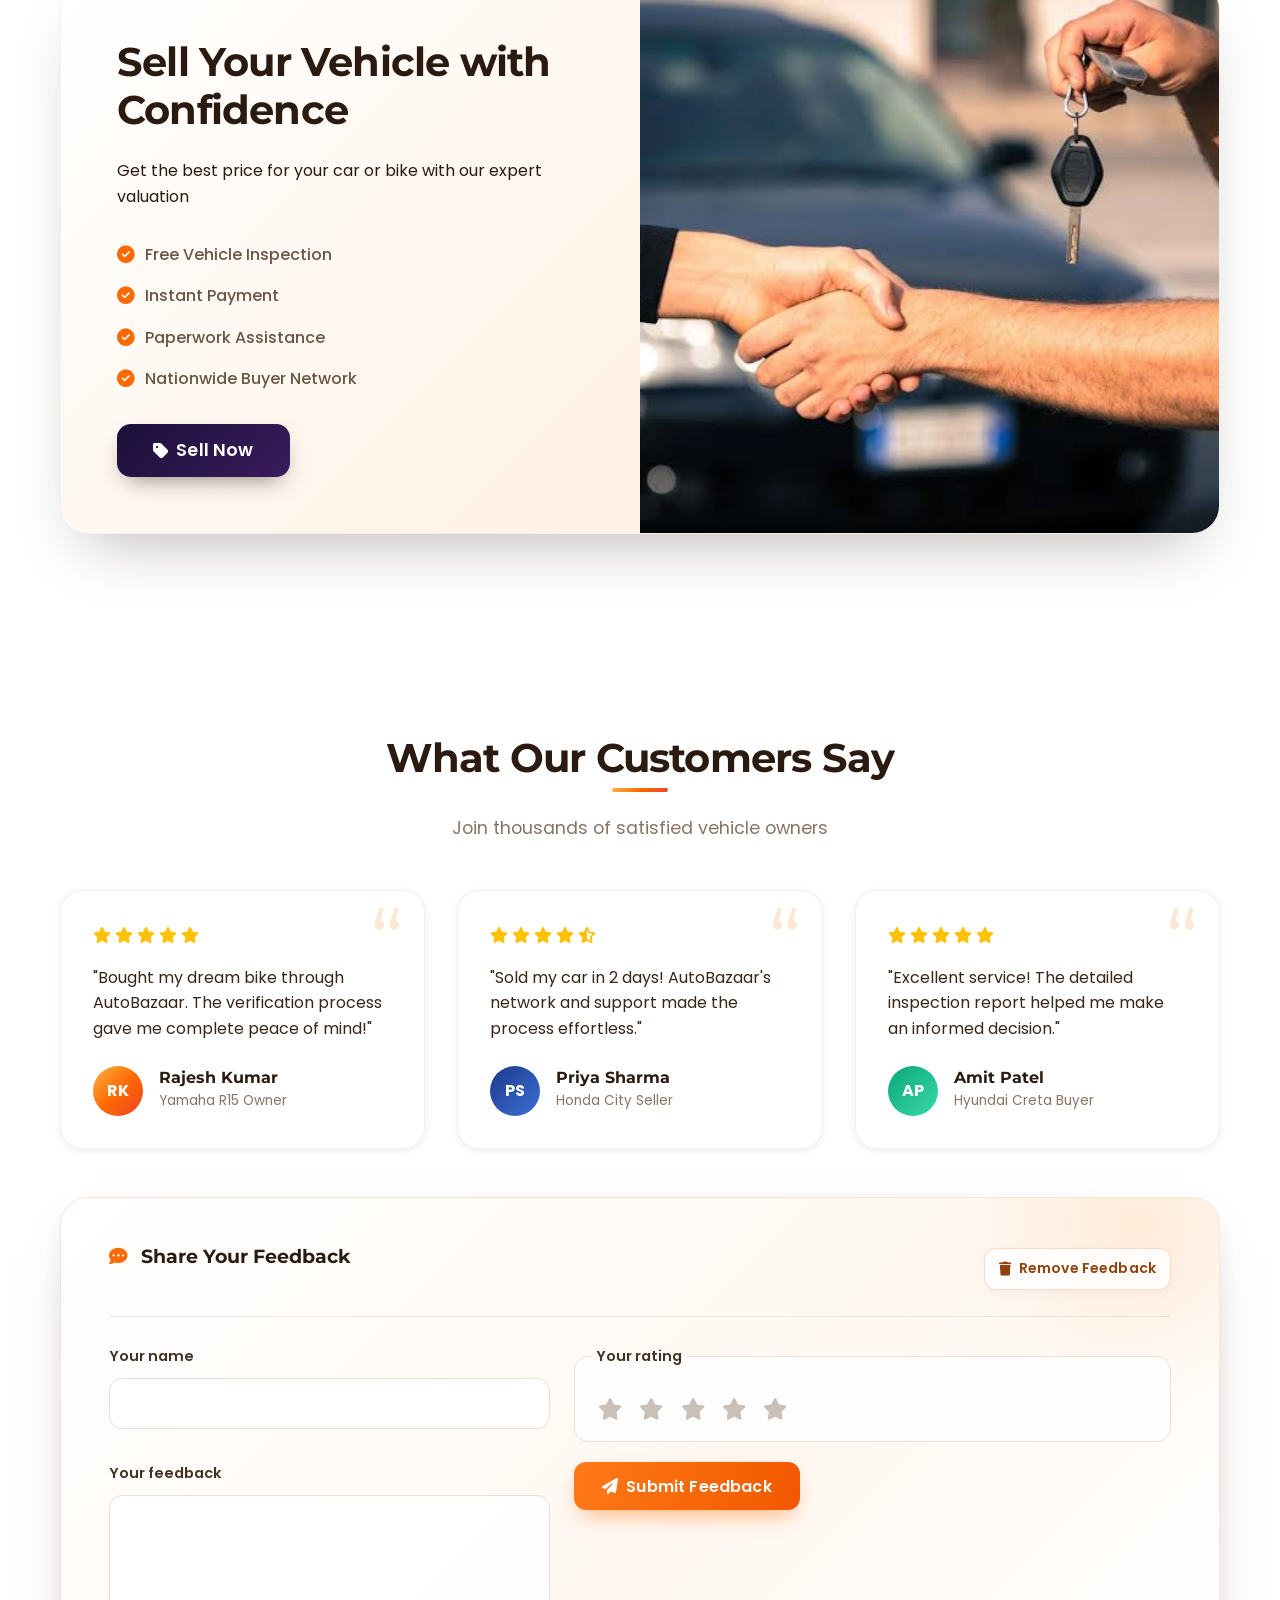
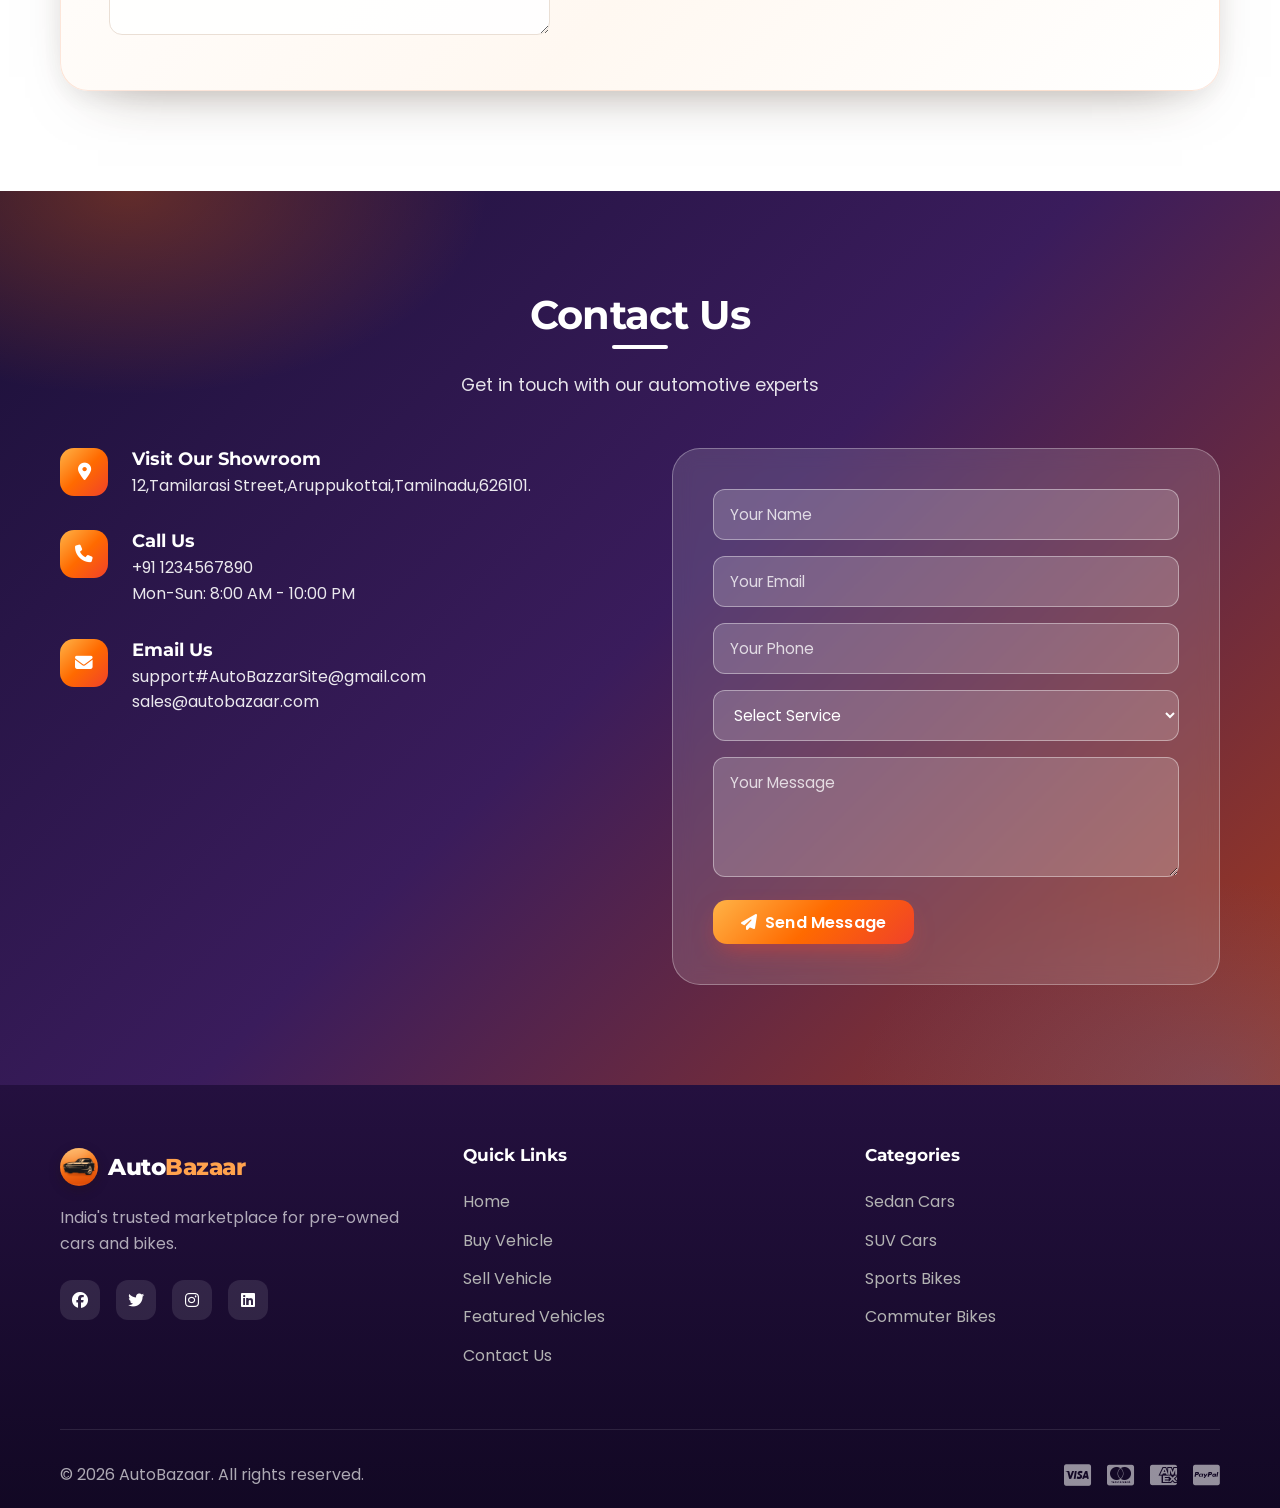
==== commit ab644798: "customize the comaprison screen" ====
--- a/front-end/Pages/index.html
+++ b/front-end/Pages/index.html
@@ -4,7 +4,7 @@
     <meta charset="UTF-8">
     <meta name="viewport" content="width=device-width, initial-scale=1.0">
     <title>AutoBazaar | Premium Second-Hand Cars & Bikes</title>
-    <link rel="icon" type="image/png" href="../Assets/Images/Icon2.png">
+    <link rel="icon" type="image/png" href="../Assets/Images/Icon2.pnggir">
     <link rel="stylesheet" href="https://cdnjs.cloudflare.com/ajax/libs/font-awesome/6.4.0/css/all.min.css">
     <link href="https://fonts.googleapis.com/css2?family=Poppins:wght@300;400;500;600;700&family=Montserrat:wght@800;900&display=swap" rel="stylesheet">
     <link rel="stylesheet" href="../Styles/main.css">
@@ -111,7 +111,7 @@
         <div class="container">
             <div class="section-header">
                 <h2 class="section-title">Vehicles near you</h2>
-                <p class="section-subtitle">Save vehicles to your Favorites and view them later. Car prices and specifications are sample values for display only; verify details with sellers.</p>
+                <p class="section-subtitle">Save vehicles to your Favorites or compare up to four side by side by price, year, mileage, fuel, and transmission. Car prices and specifications are sample values for display only; verify details with sellers.</p>
                 <div class="section-controls">
                     <button class="filter-btn active" data-filter="all">All</button>
                     <button class="filter-btn" data-filter="bike">
@@ -122,6 +122,18 @@
                     </button>
                     <button class="filter-btn favorites-filter" data-filter="favorites">
                         <i class="fas fa-heart"></i> Favorites <span class="favorites-count" id="favoriteCount">0</span>
+                    </button>
+                </div>
+            </div>
+
+            <div class="compare-toolbar" id="compareToolbar" hidden>
+                <span id="compareSelectionStatus" aria-live="polite"></span>
+                <div class="compare-toolbar-actions">
+                    <button class="btn btn-primary" type="button" id="compareSelectedBtn" disabled>
+                        <i class="fas fa-balance-scale" aria-hidden="true"></i> Compare vehicles (0)
+                    </button>
+                    <button class="btn btn-outline" type="button" id="clearCompareBtn">
+                        Clear selection
                     </button>
                 </div>
             </div>
@@ -440,6 +452,38 @@
         </div>
     </footer>
 
+    <!-- Vehicle comparison modal -->
+    <div class="modal compare-modal" id="compareModal" role="dialog" aria-modal="true" aria-labelledby="compareModalTitle">
+        <div class="modal-content compare-modal-content">
+            <button class="close-modal" type="button" aria-label="Close comparison">&times;</button>
+            <div class="modal-body">
+                <div class="compare-modal-heading">
+                    <h2 id="compareModalTitle">Compare vehicles</h2>
+                    <button class="compare-clear-all" type="button" id="clearCompareModalBtn" aria-label="Clear all vehicles from comparison" title="Clear comparison">
+                        <i class="fas fa-trash-can" aria-hidden="true"></i>
+                    </button>
+                </div>
+                <div class="compare-add-controls" id="compareAddControls">
+                    <label for="compareAddSelect">Add another vehicle</label>
+                    <div class="compare-add-actions">
+                        <select id="compareAddSelect">
+                            <option value="">Select a vehicle</option>
+                        </select>
+                        <button class="btn btn-primary" type="button" id="addCompareVehicleBtn" disabled>
+                            <i class="fas fa-plus" aria-hidden="true"></i> Add vehicle
+                        </button>
+                    </div>
+                </div>
+                <div class="compare-table-wrap" tabindex="0" aria-label="Vehicle comparison table">
+                    <table class="compare-table">
+                        <thead id="compareTableHead"></thead>
+                        <tbody id="compareTableBody"></tbody>
+                    </table>
+                </div>
+            </div>
+        </div>
+    </div>
+
     <!-- Login/Register Modal -->
     <div class="modal" id="authModal">
         <div class="modal-content">
--- a/front-end/Styles/main.css
+++ b/front-end/Styles/main.css
@@ -840,6 +840,300 @@
     white-space: normal;
 }
 
+.vehicle-actions .compare-toggle {
+    grid-column: 1 / -1;
+    min-height: 44px;
+    flex-direction: row;
+    gap: 0.5rem;
+}
+
+.compare-toggle.is-selected {
+    background: #fff4ea;
+    border-color: var(--primary);
+}
+
+.compare-toggle:disabled {
+    cursor: not-allowed;
+    opacity: 0.55;
+}
+
+.compare-toolbar {
+    display: flex;
+    width: min(100%, 1000px);
+    align-items: center;
+    justify-content: space-between;
+    gap: 1rem;
+    margin: 1.25rem auto 0;
+    padding: 1rem 1.25rem;
+    color: var(--secondary);
+    background: #fff;
+    border: 1px solid rgba(43, 26, 16, 0.1);
+    border-radius: 16px;
+    box-shadow: var(--shadow-sm);
+}
+
+.compare-toolbar[hidden] {
+    display: none;
+}
+
+.compare-toolbar-actions {
+    display: flex;
+    flex: 0 0 auto;
+    gap: 0.65rem;
+}
+
+.compare-toolbar .btn {
+    min-height: 42px;
+    padding: 0.65rem 1rem;
+}
+
+.compare-toolbar .btn:disabled {
+    cursor: not-allowed;
+    opacity: 0.55;
+}
+
+.compare-modal .compare-modal-content {
+    width: min(94vw, 1100px);
+    max-width: 1100px;
+    margin: 4vh auto;
+}
+
+.compare-modal .modal-body {
+    padding: clamp(1.25rem, 3vw, 2.5rem);
+}
+
+.compare-modal .close-modal {
+    z-index: 1;
+    padding: 0.25rem 0.55rem;
+    background: transparent;
+    border: 0;
+}
+
+.compare-modal-heading {
+    display: flex;
+    align-items: center;
+    justify-content: space-between;
+    gap: 1rem;
+    margin: 0 2.5rem 1.25rem 0;
+}
+
+.compare-modal-heading h2 {
+    margin: 0;
+    color: var(--secondary);
+    font-size: clamp(1.5rem, 3vw, 2rem);
+    letter-spacing: -0.03em;
+}
+
+.compare-clear-all {
+    display: inline-flex;
+    width: 40px;
+    height: 40px;
+    flex: 0 0 40px;
+    align-items: center;
+    justify-content: center;
+    color: #825b4a;
+    background: #fff1e5;
+    border: 0;
+    border-radius: 50%;
+    cursor: pointer;
+    transition: color 0.2s ease, background 0.2s ease, transform 0.2s ease;
+}
+
+.compare-clear-all:hover {
+    color: #fff;
+    background: #d64545;
+    transform: translateY(-1px);
+}
+
+.compare-clear-all:focus-visible {
+    outline: 2px solid var(--primary);
+    outline-offset: 2px;
+}
+
+.compare-add-controls {
+    display: grid;
+    grid-template-columns: auto minmax(0, 1fr);
+    align-items: center;
+    gap: 1rem;
+    margin-bottom: 1.25rem;
+    padding: 1rem;
+    background: #fff7f0;
+    border: 1px solid rgba(43, 26, 16, 0.08);
+    border-radius: 14px;
+}
+
+.compare-add-controls[hidden] {
+    display: none;
+}
+
+.compare-add-controls label {
+    color: var(--secondary);
+    font-weight: 600;
+}
+
+.compare-add-actions {
+    display: flex;
+    min-width: 0;
+    gap: 0.65rem;
+}
+
+.compare-add-actions select {
+    flex: 1 1 auto;
+    min-width: 0;
+    min-height: 42px;
+    padding: 0.6rem 0.8rem;
+    color: var(--secondary);
+    background: #fff;
+    border: 1px solid rgba(43, 26, 16, 0.18);
+    border-radius: 10px;
+    font: inherit;
+}
+
+.compare-add-actions .btn {
+    flex: 0 0 auto;
+    min-height: 42px;
+    padding: 0.6rem 0.9rem;
+    white-space: nowrap;
+}
+
+.compare-add-actions .btn:disabled {
+    cursor: not-allowed;
+    opacity: 0.55;
+}
+
+.compare-table-wrap {
+    overflow-x: auto;
+    border: 1px solid rgba(43, 26, 16, 0.1);
+    border-radius: 14px;
+    background: #fff;
+}
+
+.compare-table {
+    width: 100%;
+    border-collapse: collapse;
+    text-align: left;
+}
+
+.compare-table th,
+.compare-table td {
+    min-width: 170px;
+    padding: 1rem;
+    border-bottom: 1px solid rgba(43, 26, 16, 0.08);
+}
+
+.compare-table thead th {
+    color: var(--secondary);
+    background: linear-gradient(180deg, #fff7f0, #fff);
+    vertical-align: top;
+}
+
+.compare-table thead th:first-child {
+    min-width: 125px;
+}
+
+.compare-vehicle-heading {
+    position: relative;
+    display: flex;
+    min-width: 180px;
+    flex-direction: column;
+    gap: 0.75rem;
+}
+
+.compare-remove-btn {
+    position: absolute;
+    top: 0.5rem;
+    right: 0.5rem;
+    z-index: 1;
+    display: inline-flex;
+    width: 32px;
+    height: 32px;
+    align-items: center;
+    justify-content: center;
+    padding: 0;
+    color: #5d4739;
+    background: rgba(255, 255, 255, 0.95);
+    border: 0;
+    border-radius: 50%;
+    box-shadow: 0 2px 8px rgba(35, 19, 9, 0.2);
+    cursor: pointer;
+    transition: color 0.2s ease, background 0.2s ease, transform 0.2s ease;
+}
+
+.compare-remove-btn:hover {
+    color: #fff;
+    background: #d64545;
+    transform: scale(1.08);
+}
+
+.compare-remove-btn:focus-visible {
+    outline: 2px solid var(--primary);
+    outline-offset: 2px;
+}
+
+.compare-vehicle-image {
+    display: block;
+    width: 100%;
+    height: 128px;
+    object-fit: cover;
+    background: #fff1e5;
+    border-radius: 12px;
+}
+
+.compare-vehicle-info {
+    display: flex;
+    align-items: flex-start;
+    flex-direction: column;
+    gap: 0.4rem;
+}
+
+.compare-vehicle-name {
+    color: var(--secondary);
+    font-size: 1rem;
+    font-weight: 700;
+    line-height: 1.35;
+}
+
+.compare-vehicle-type {
+    padding: 0.25rem 0.6rem;
+    color: #8a4b1f;
+    font-size: 0.75rem;
+    font-weight: 600;
+    background: #fff0e2;
+    border-radius: 999px;
+}
+
+.compare-table tbody th {
+    color: var(--secondary);
+    font-weight: 600;
+}
+
+.compare-table tbody td {
+    color: var(--gray);
+}
+
+.compare-table .compare-empty-state {
+    padding: 2rem 1.25rem;
+    color: #78695e;
+    font-weight: 600;
+    text-align: center;
+    background: #fffaf6;
+}
+
+.compare-table tbody tr:nth-child(even) {
+    background: #fffaf6;
+}
+
+.compare-table tbody tr:first-child td {
+    color: var(--primary);
+    font-size: 1.05rem;
+    font-weight: 700;
+}
+
+.compare-table tbody tr:last-child th,
+.compare-table tbody tr:last-child td {
+    border-bottom: 0;
+}
+
 /* ====== STEPS SECTION ====== */
 .steps-section {
     background: var(--gradient-dark);
@@ -2149,6 +2443,48 @@
     text-align: center;
 }
 
+@media (max-width: 600px) {
+    .compare-toolbar {
+        align-items: stretch;
+        flex-direction: column;
+    }
+
+    .compare-toolbar-actions {
+        flex-wrap: wrap;
+    }
+
+    .compare-toolbar-actions .btn {
+        flex: 1 1 145px;
+    }
+
+    .compare-modal .compare-modal-content {
+        width: 96%;
+        max-width: none;
+        margin: 3vh auto;
+    }
+
+    .compare-add-controls {
+        grid-template-columns: 1fr;
+        gap: 0.55rem;
+    }
+
+    .compare-add-actions {
+        flex-wrap: wrap;
+    }
+
+    .compare-add-actions select {
+        flex-basis: 100%;
+    }
+
+    .compare-table {
+        min-width: 700px;
+    }
+
+    .compare-vehicle-image {
+        height: 108px;
+    }
+}
+
 .mt-1 { margin-top: 1rem; }
 .mt-2 { margin-top: 2rem; }
 .mt-3 { margin-top: 3rem; }
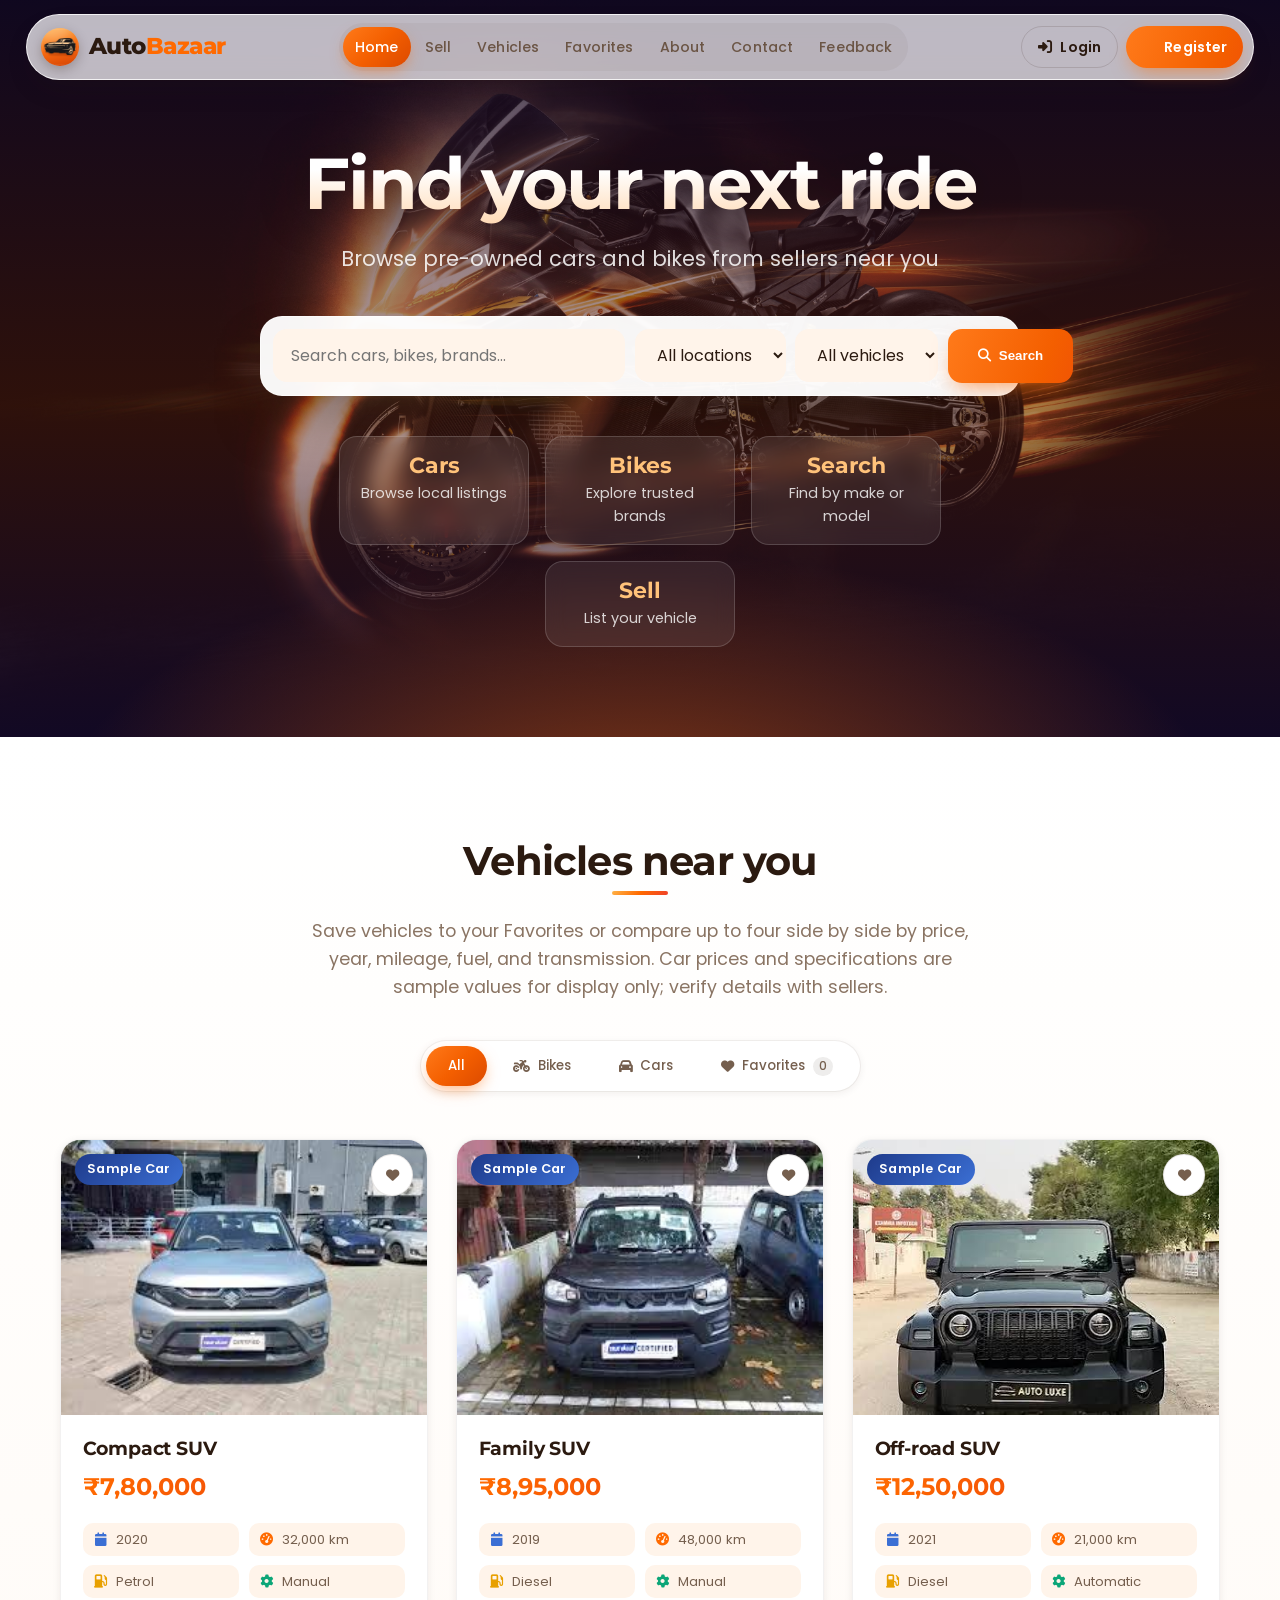
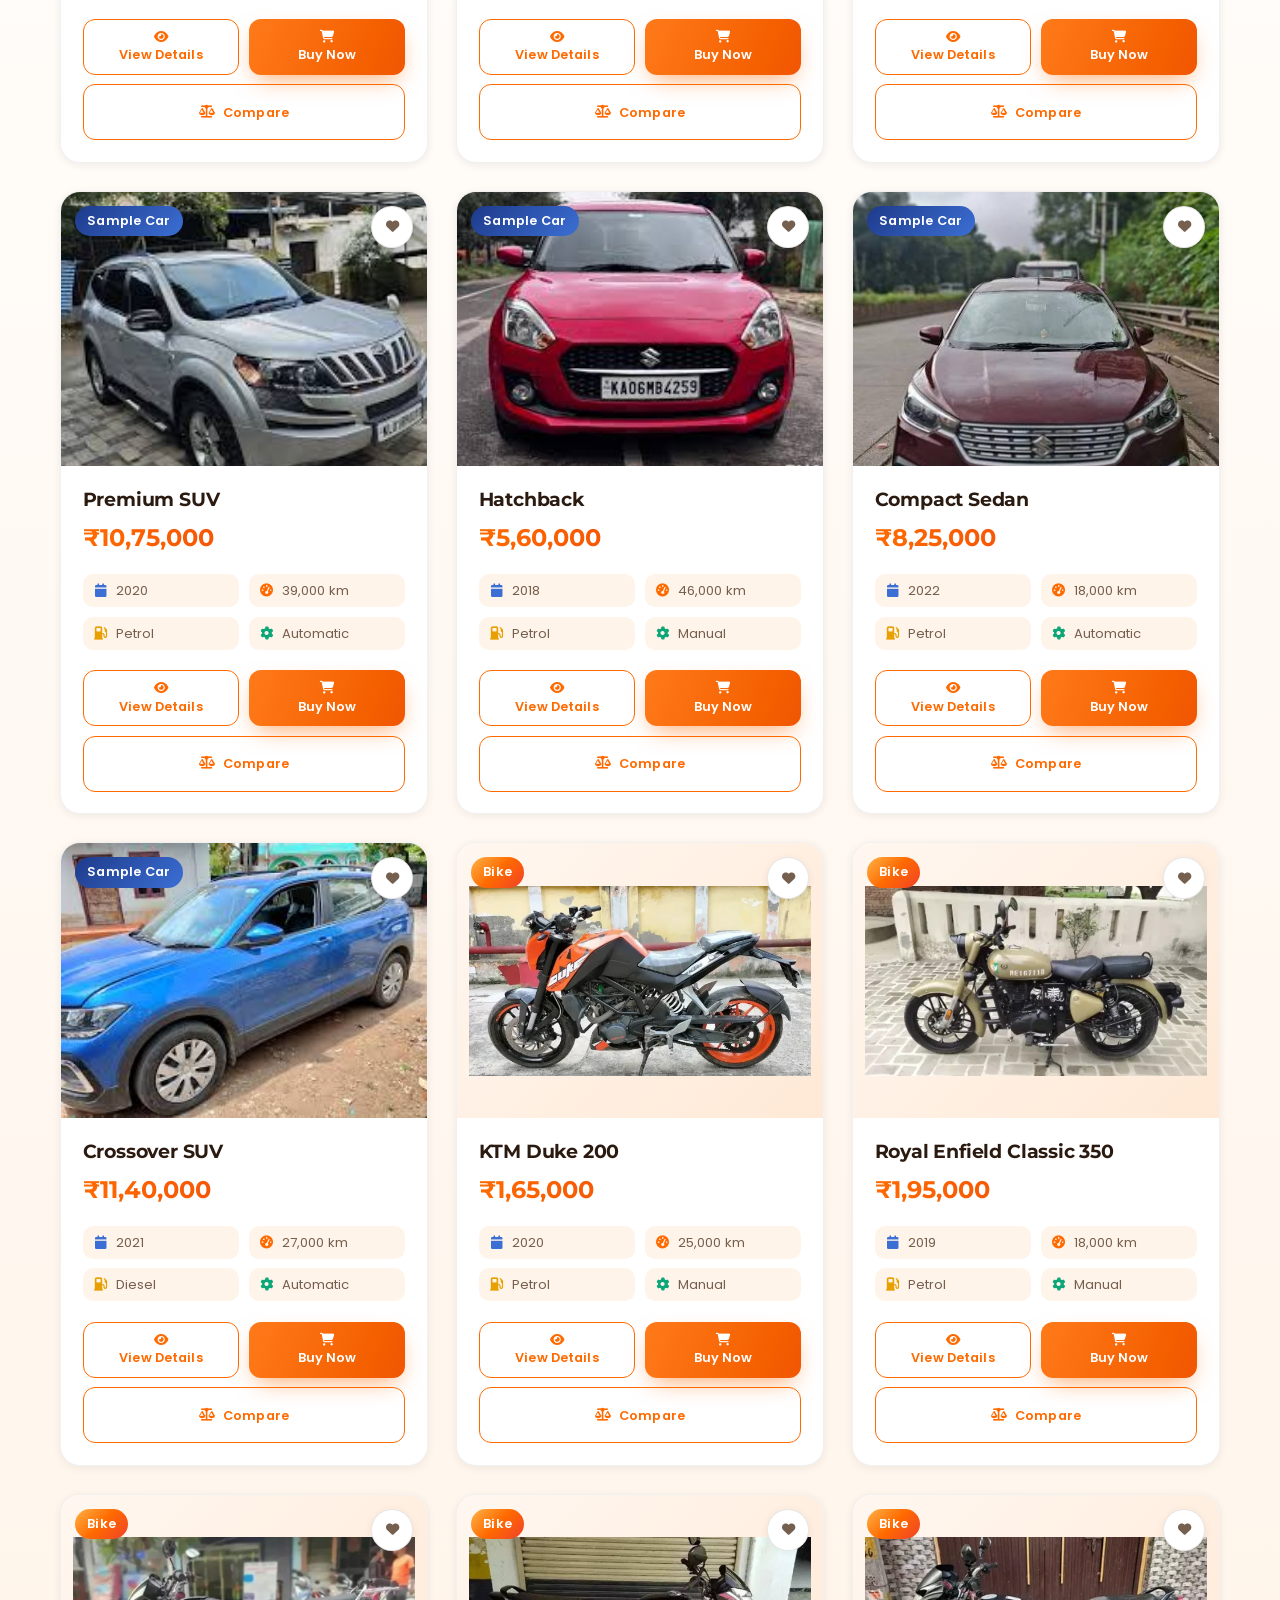
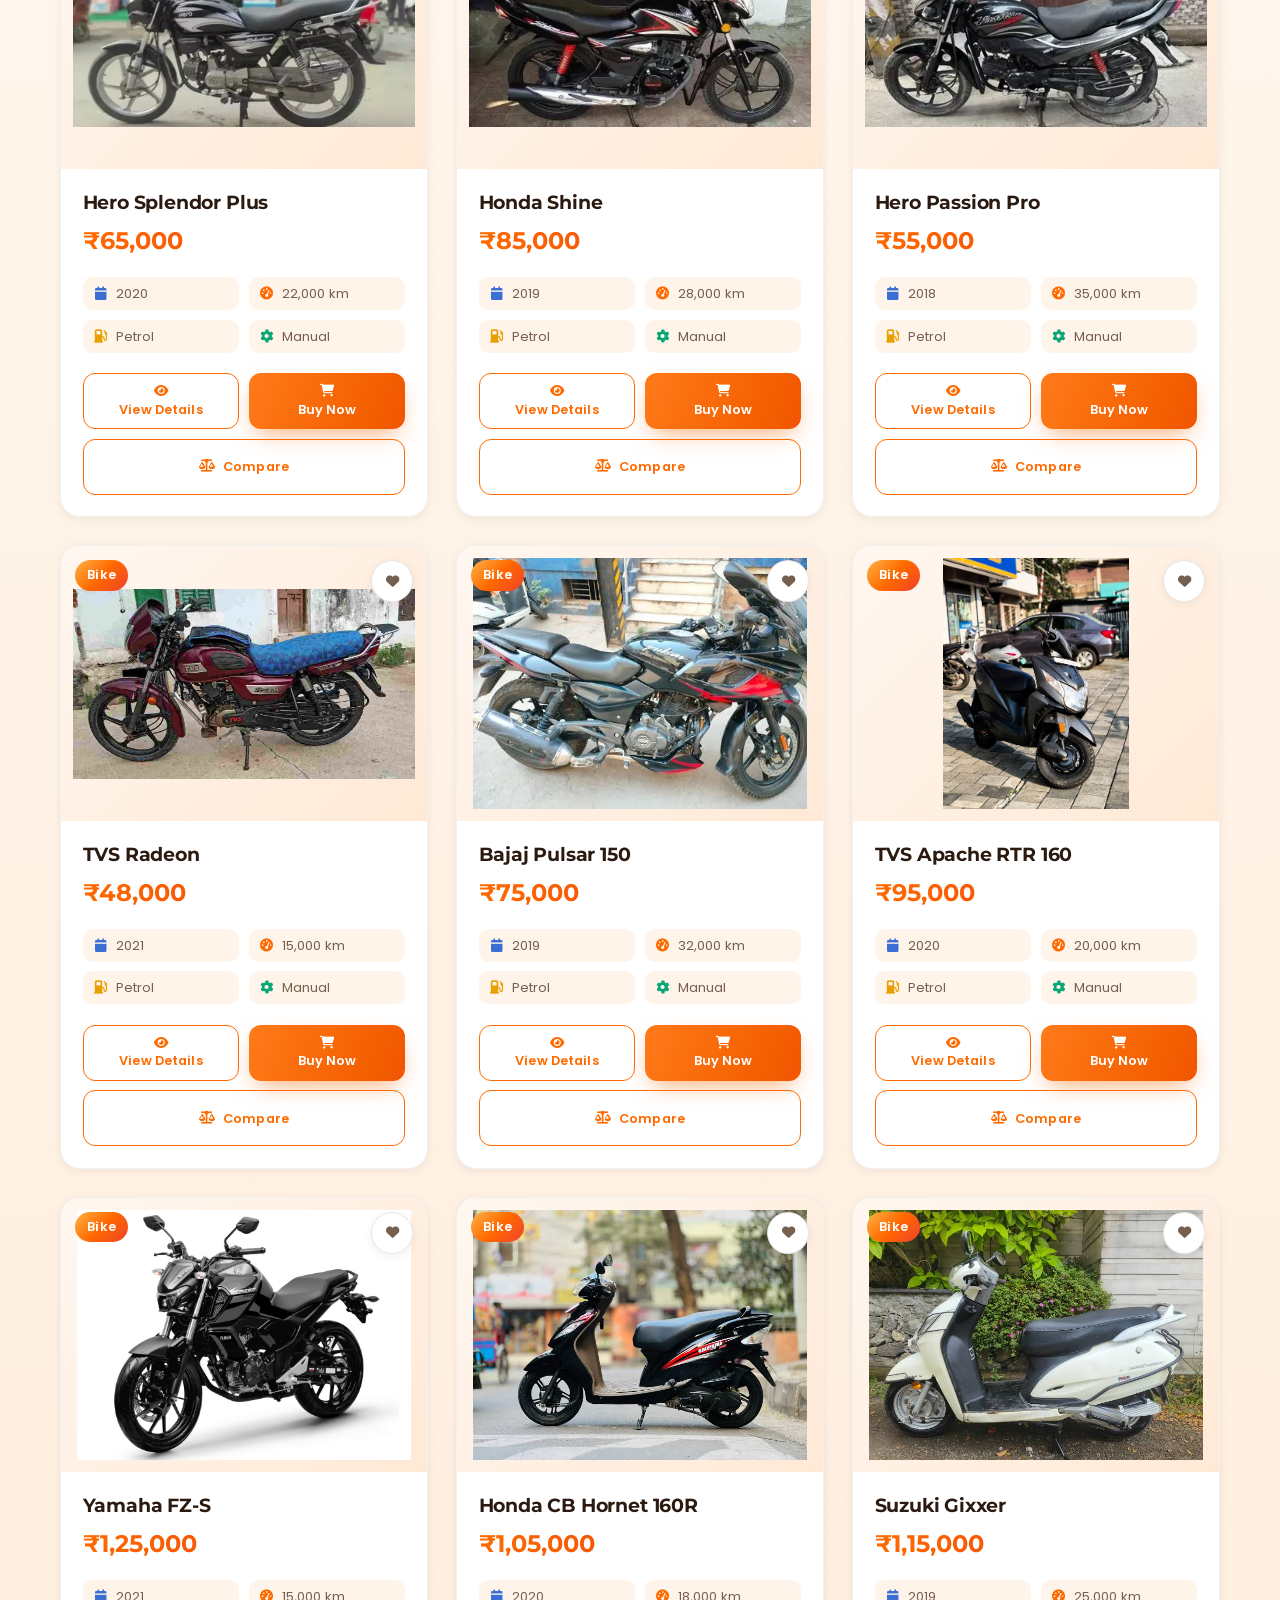
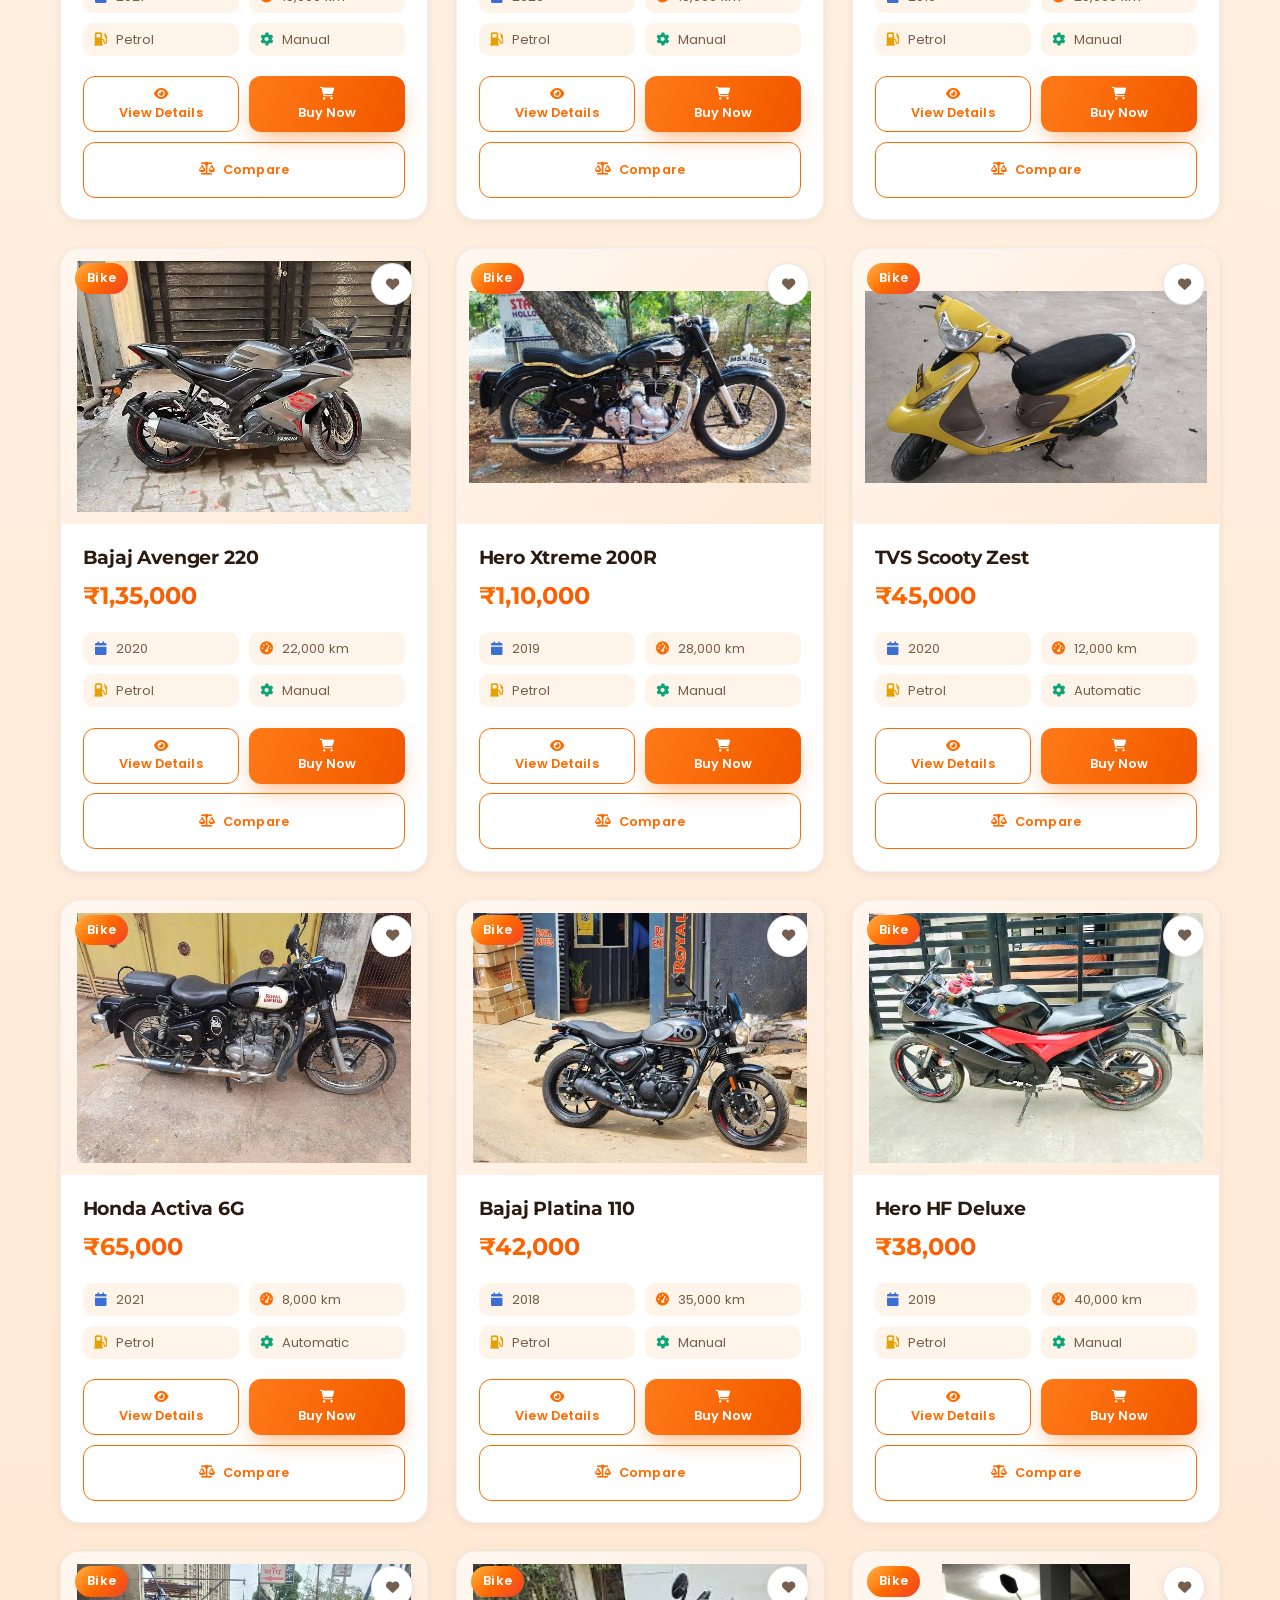
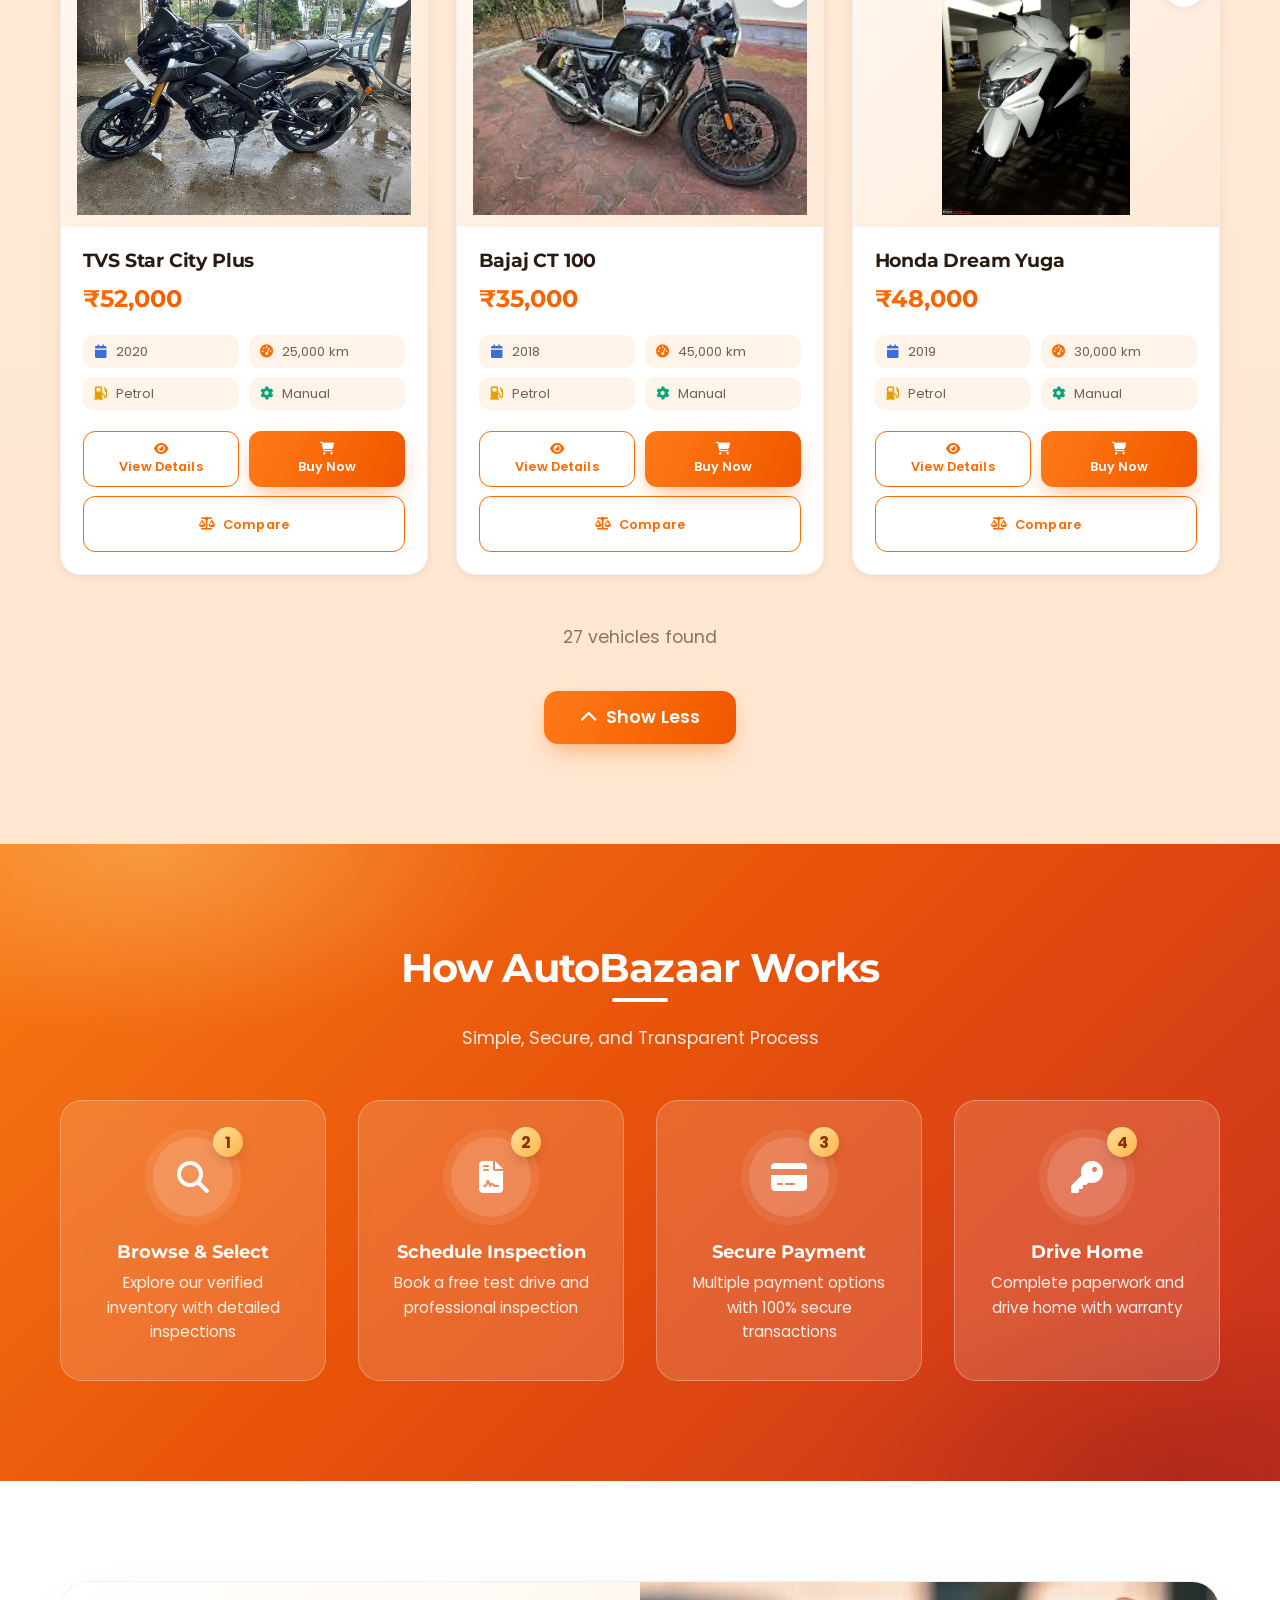
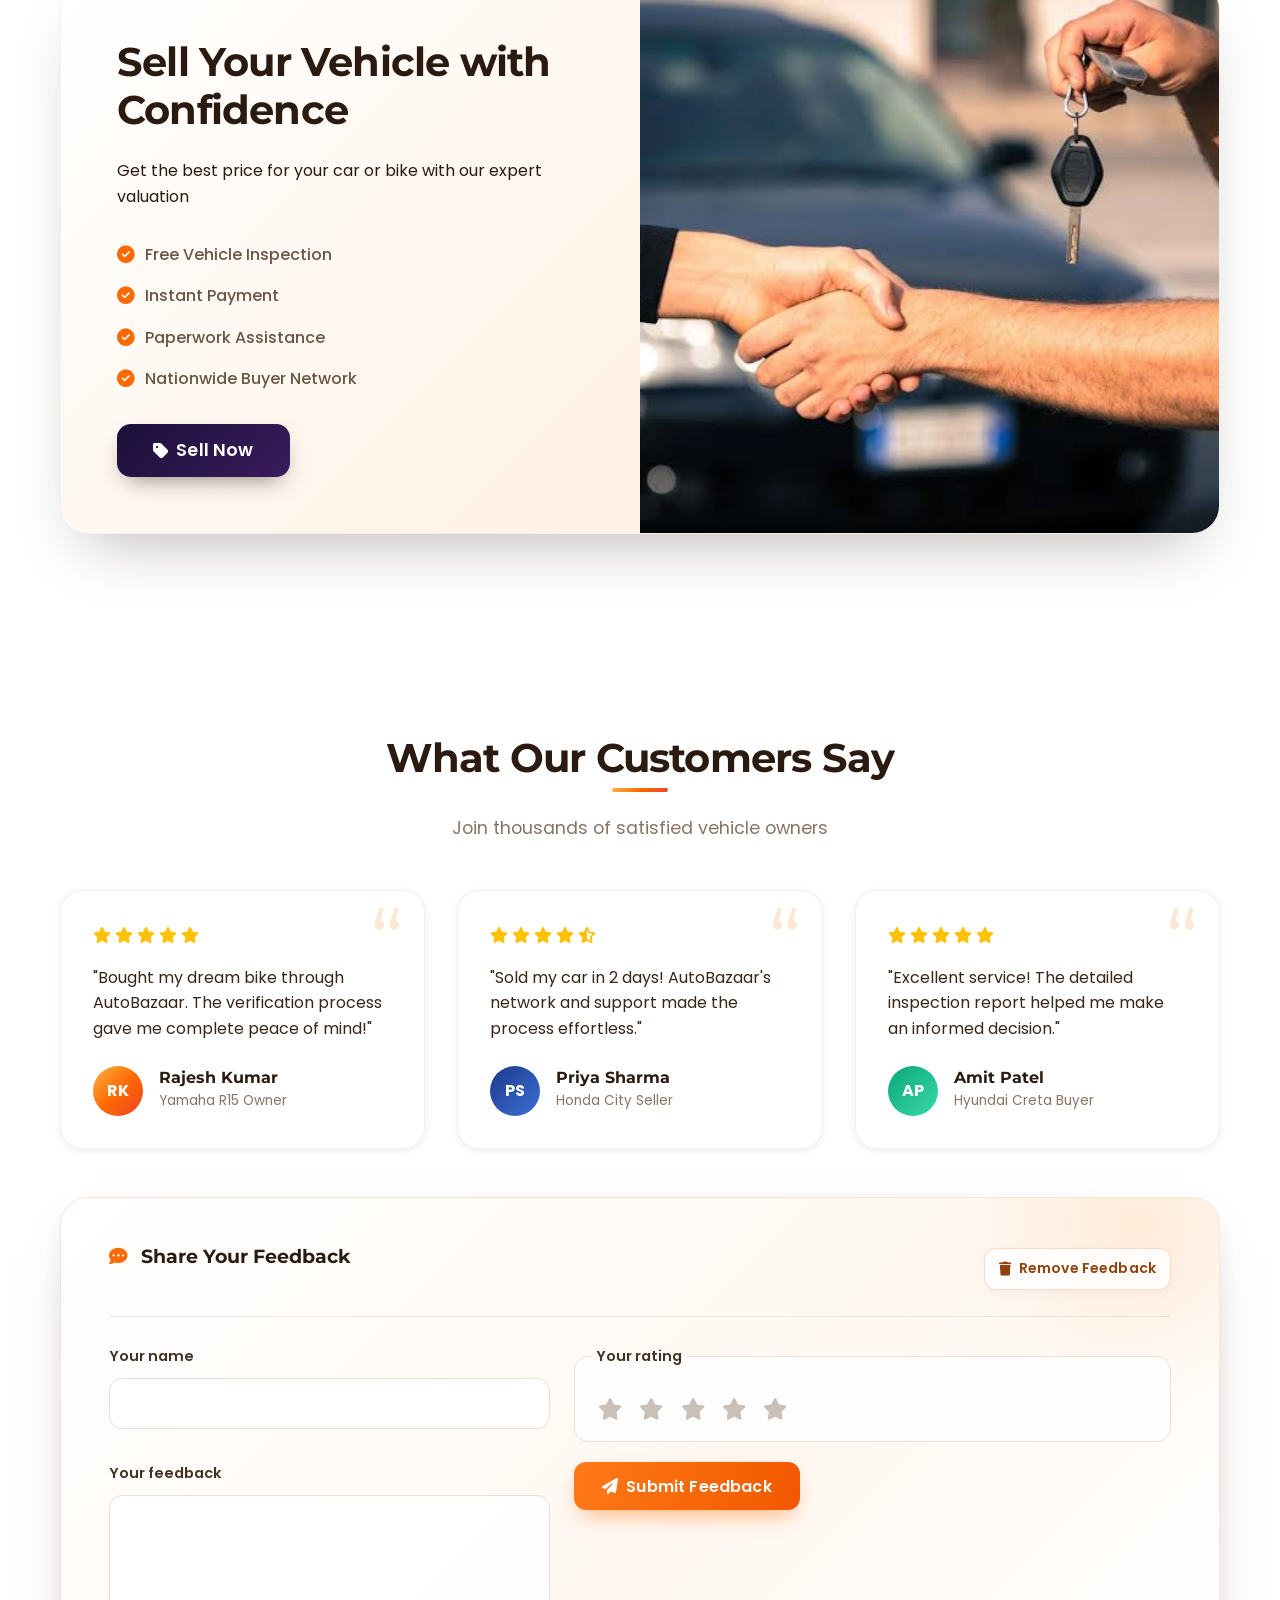
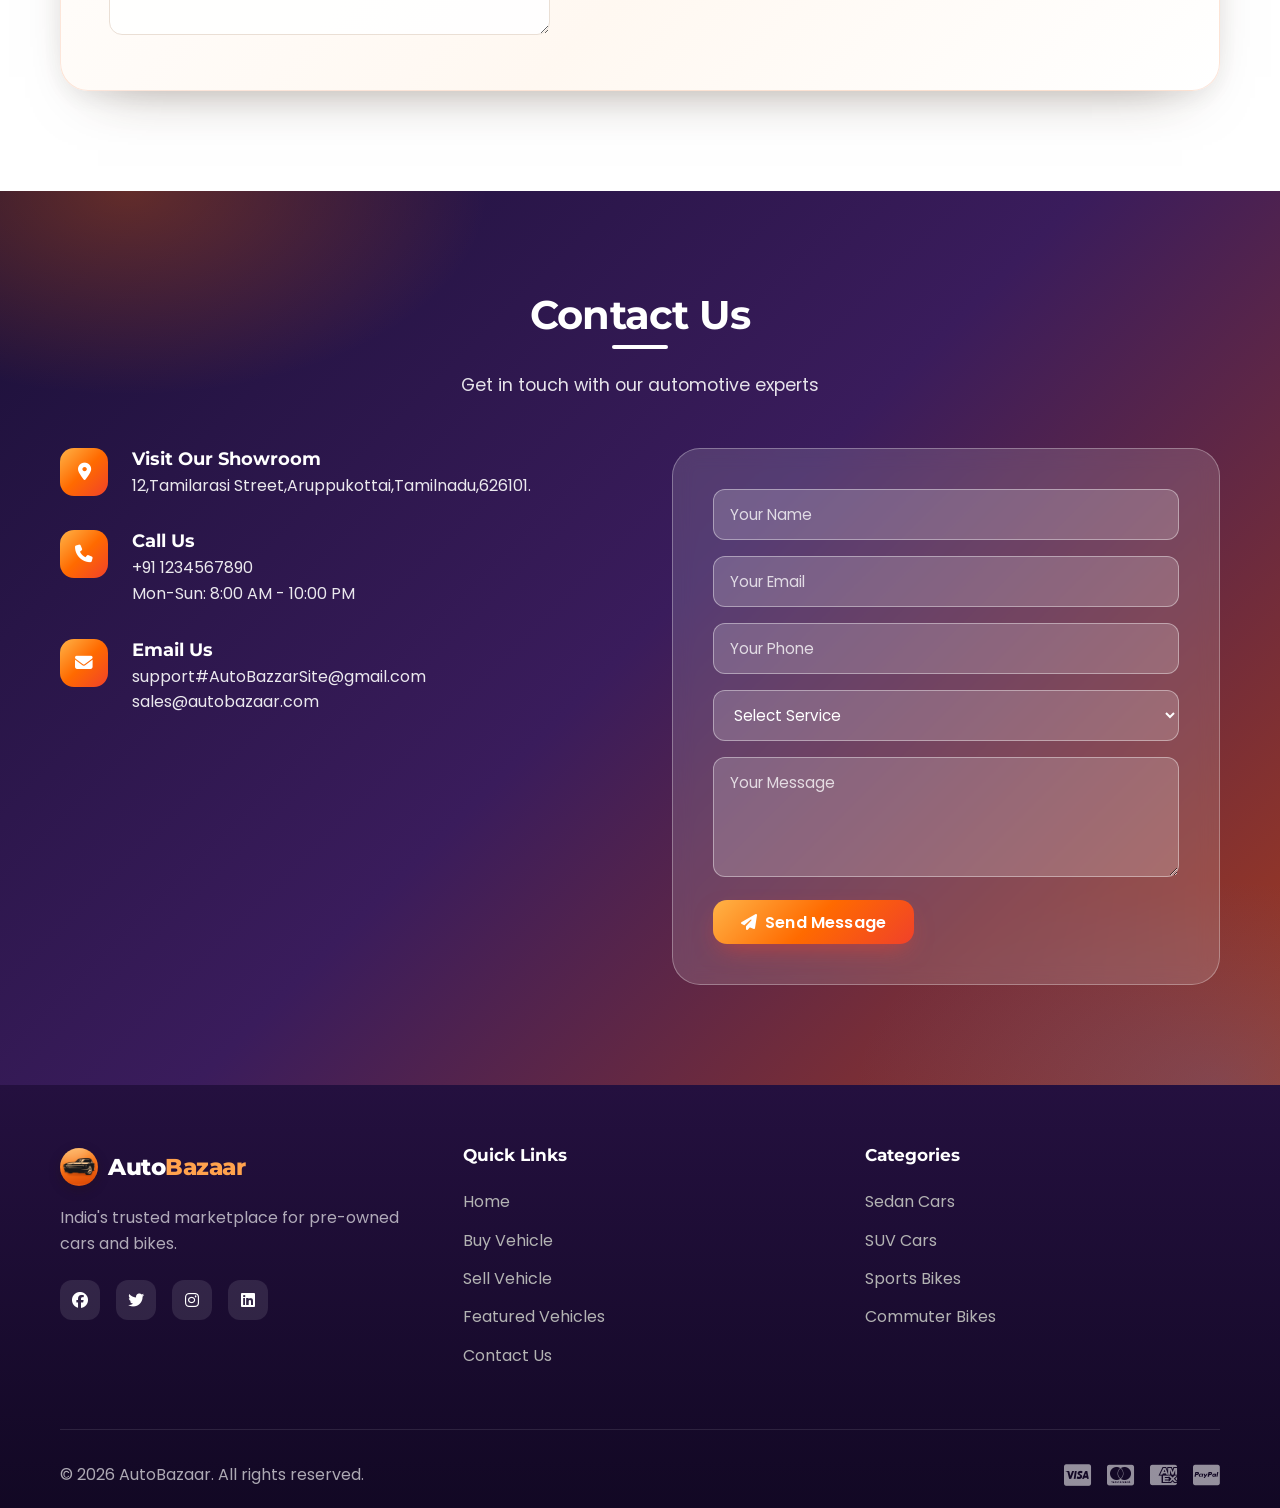
==== commit a2293248: "customize the commparision screen" ====
--- a/front-end/Pages/index.html
+++ b/front-end/Pages/index.html
@@ -48,7 +48,7 @@
                     <i class="fas fa-sign-in-alt"></i> Login
                 </button>
                 <button class="btn btn-primary" id="registerBtn" aria-label="Register" title="Register">
-                    <i class="fas fa-user-plus"></i> Register
+                    <i class="fas fa-user-l̥ōōplus"></i> Register
                 </button>
                 <button class="btn btn-outline" id="logoutBtn" aria-label="Log out" title="Log out" hidden>
                     <i class="fas fa-sign-out-alt"></i> Log Out
--- a/front-end/Styles/main.css
+++ b/front-end/Styles/main.css
@@ -866,14 +866,26 @@
     margin: 1.25rem auto 0;
     padding: 1rem 1.25rem;
     color: var(--secondary);
-    background: #fff;
-    border: 1px solid rgba(43, 26, 16, 0.1);
+    background: rgba(255, 255, 255, 0.58);
+    border: 1px solid rgba(43, 26, 16, 0.12);
     border-radius: 16px;
     box-shadow: var(--shadow-sm);
+    backdrop-filter: blur(10px);
+    -webkit-backdrop-filter: blur(10px);
 }
 
 .compare-toolbar[hidden] {
     display: none;
+}
+
+#compareSelectionStatus {
+    min-height: 42px;
+    display: inline-flex;
+    align-items: center;
+    padding: 0.65rem 0.85rem;
+    background: transparent;
+    border-radius: 10px;
+    font-weight: 600;
 }
 
 .compare-toolbar-actions {
@@ -1113,10 +1125,10 @@
 
 .compare-table .compare-empty-state {
     padding: 2rem 1.25rem;
-    color: #78695e;
+    color: rgba(120, 105, 94, 0.35);
     font-weight: 600;
     text-align: center;
-    background: #fffaf6;
+    background: rgba(255, 250, 246, 0.55);
 }
 
 .compare-table tbody tr:nth-child(even) {
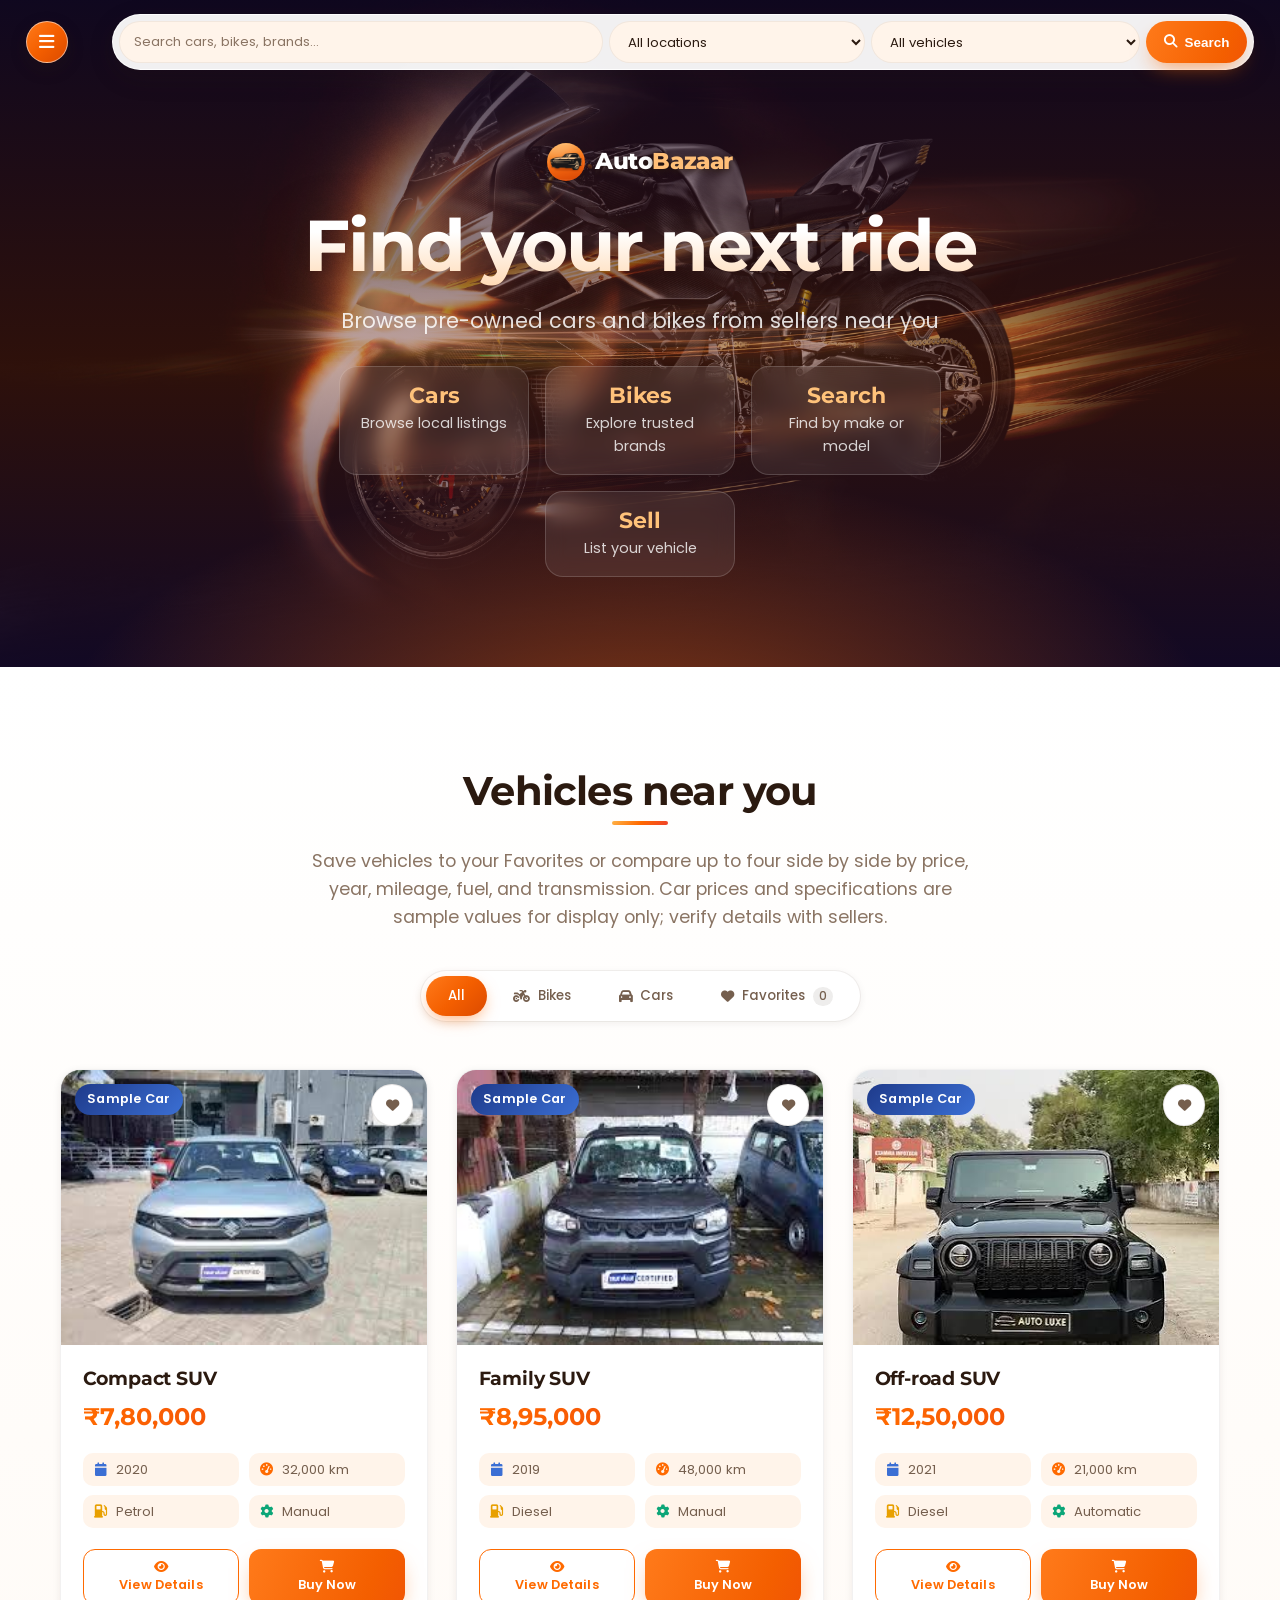
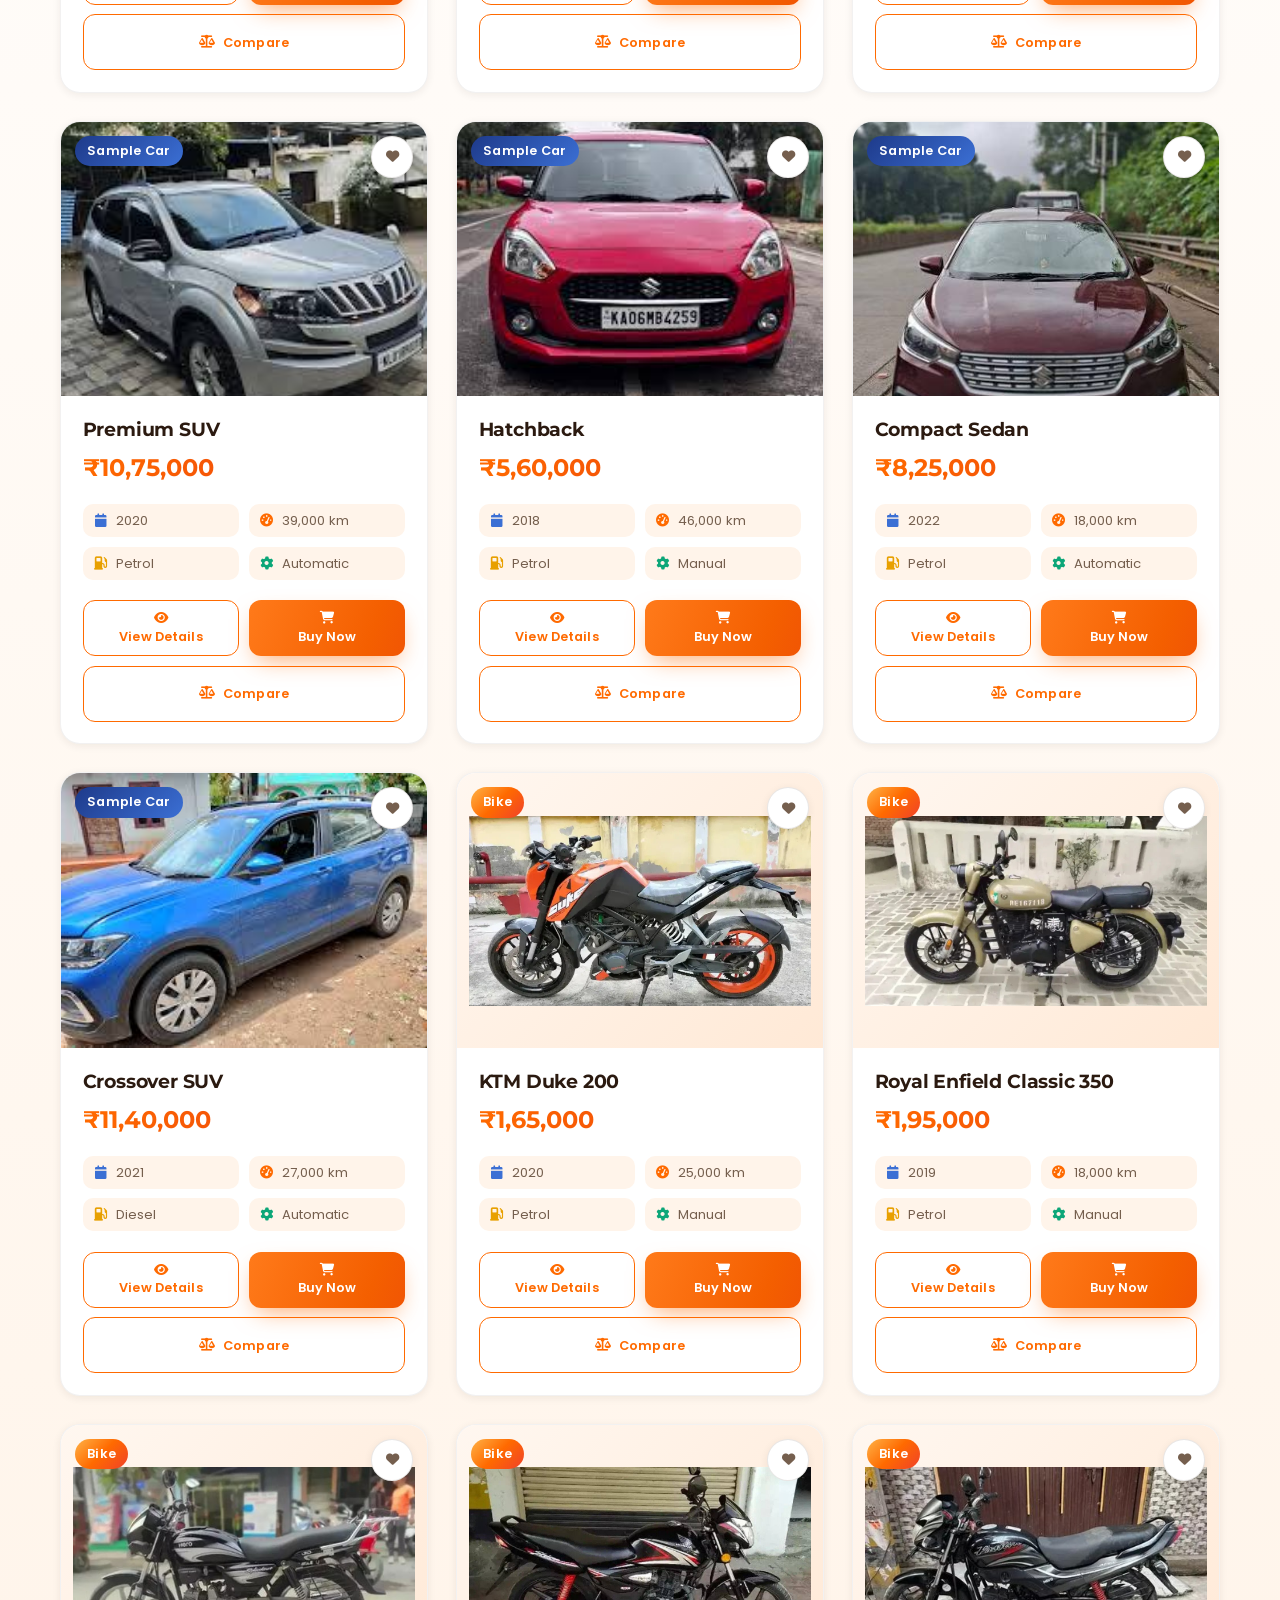
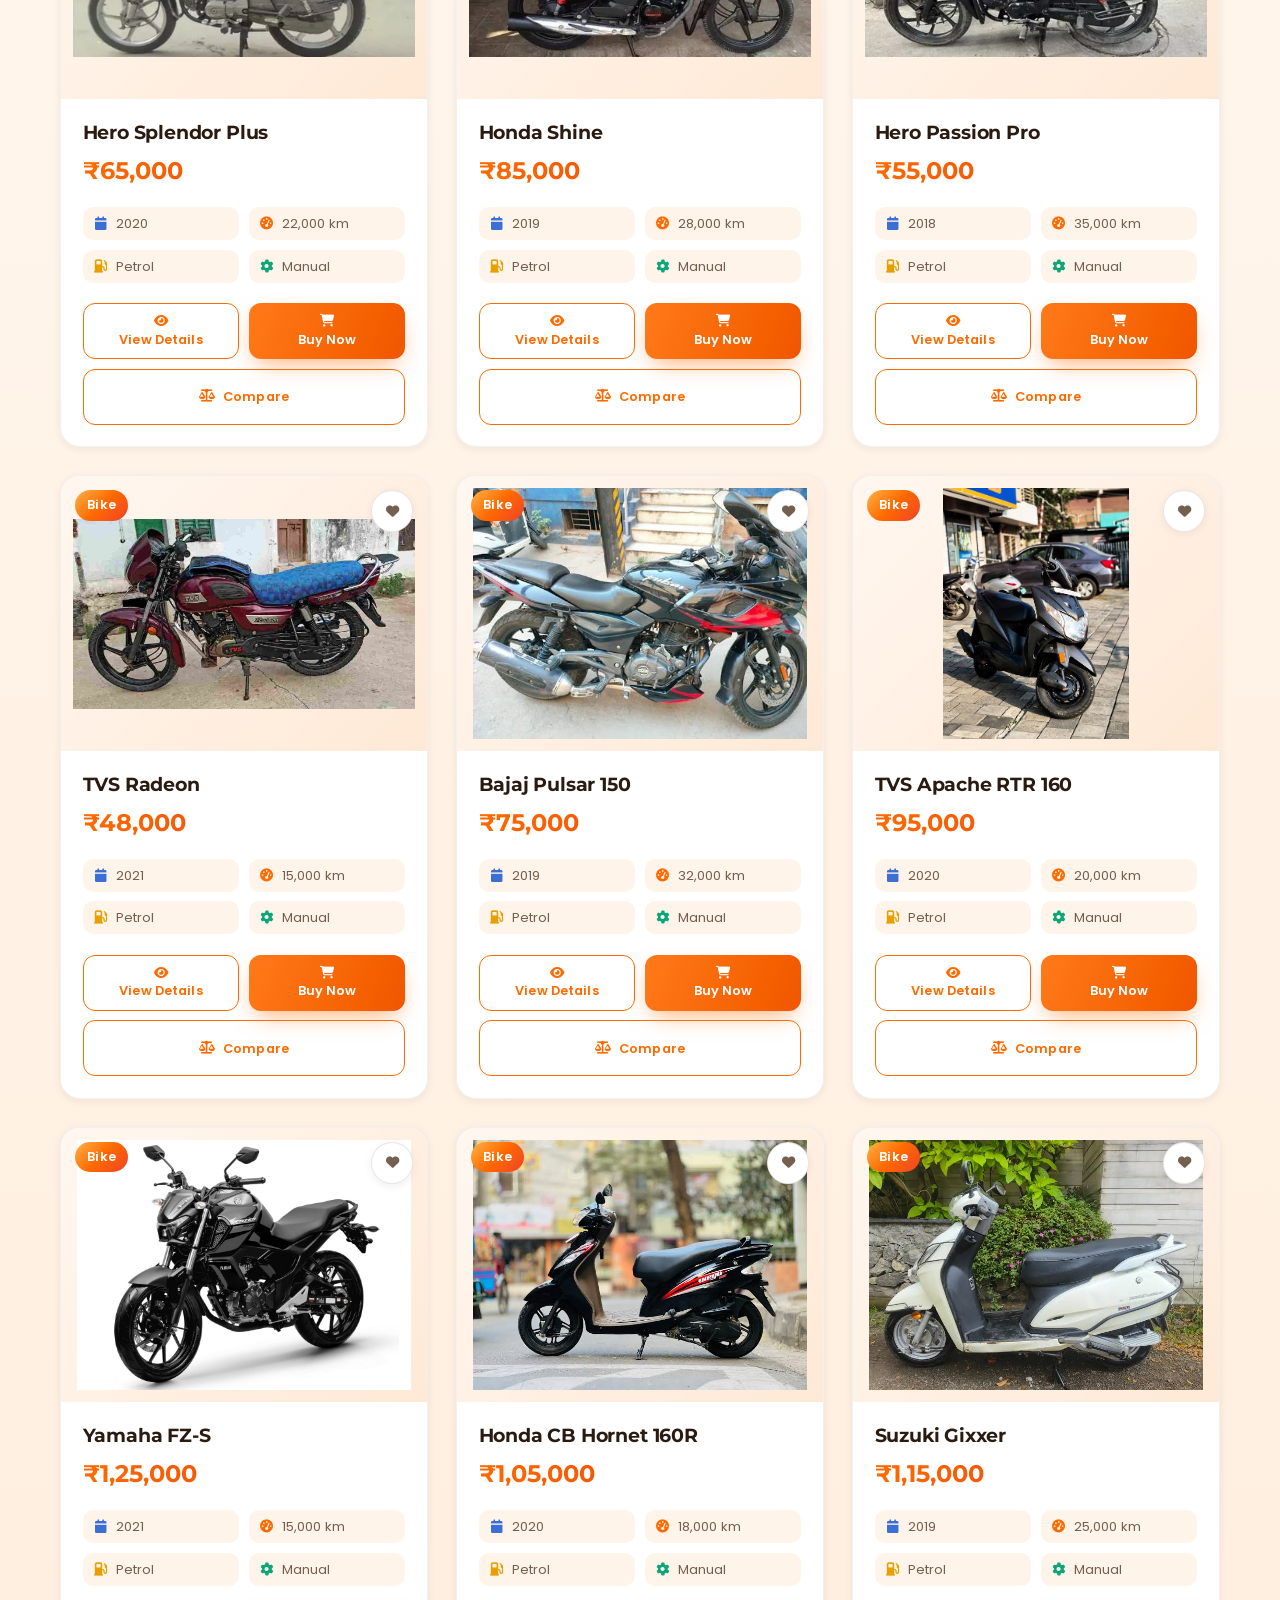
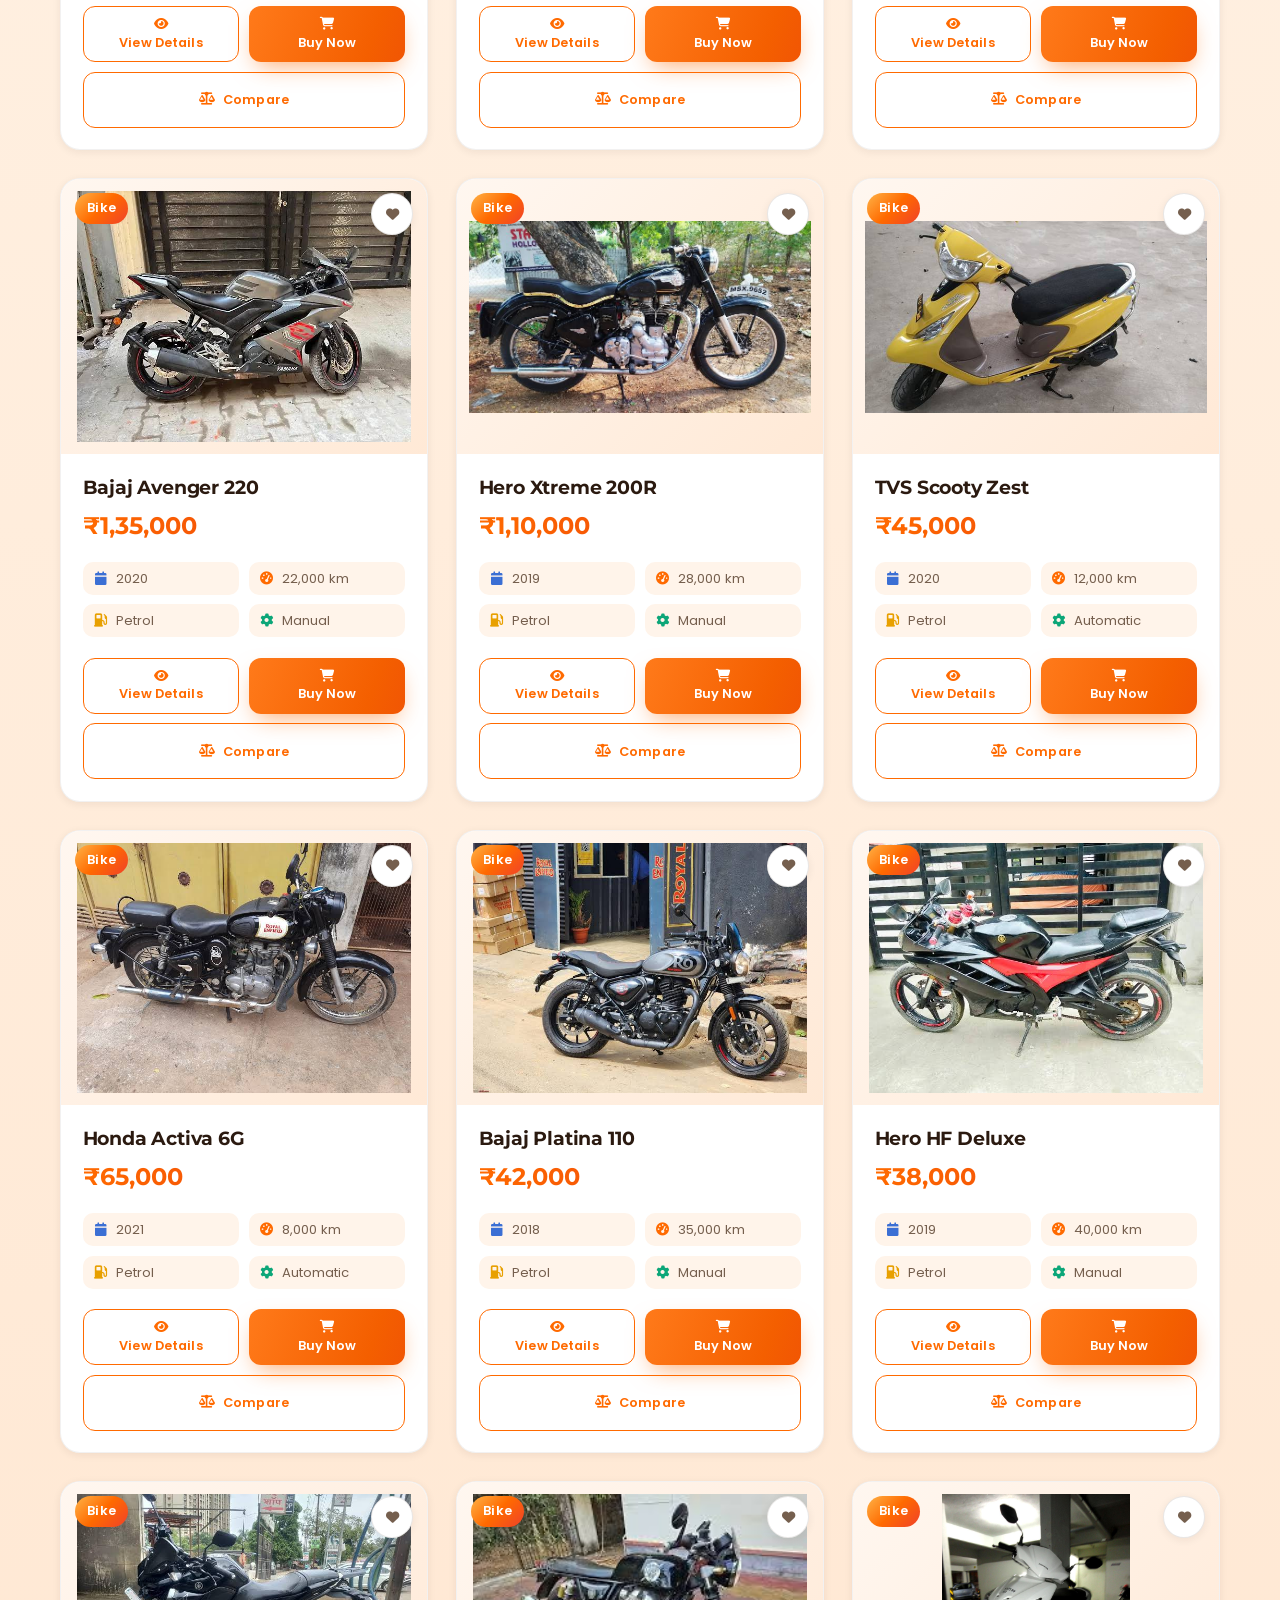
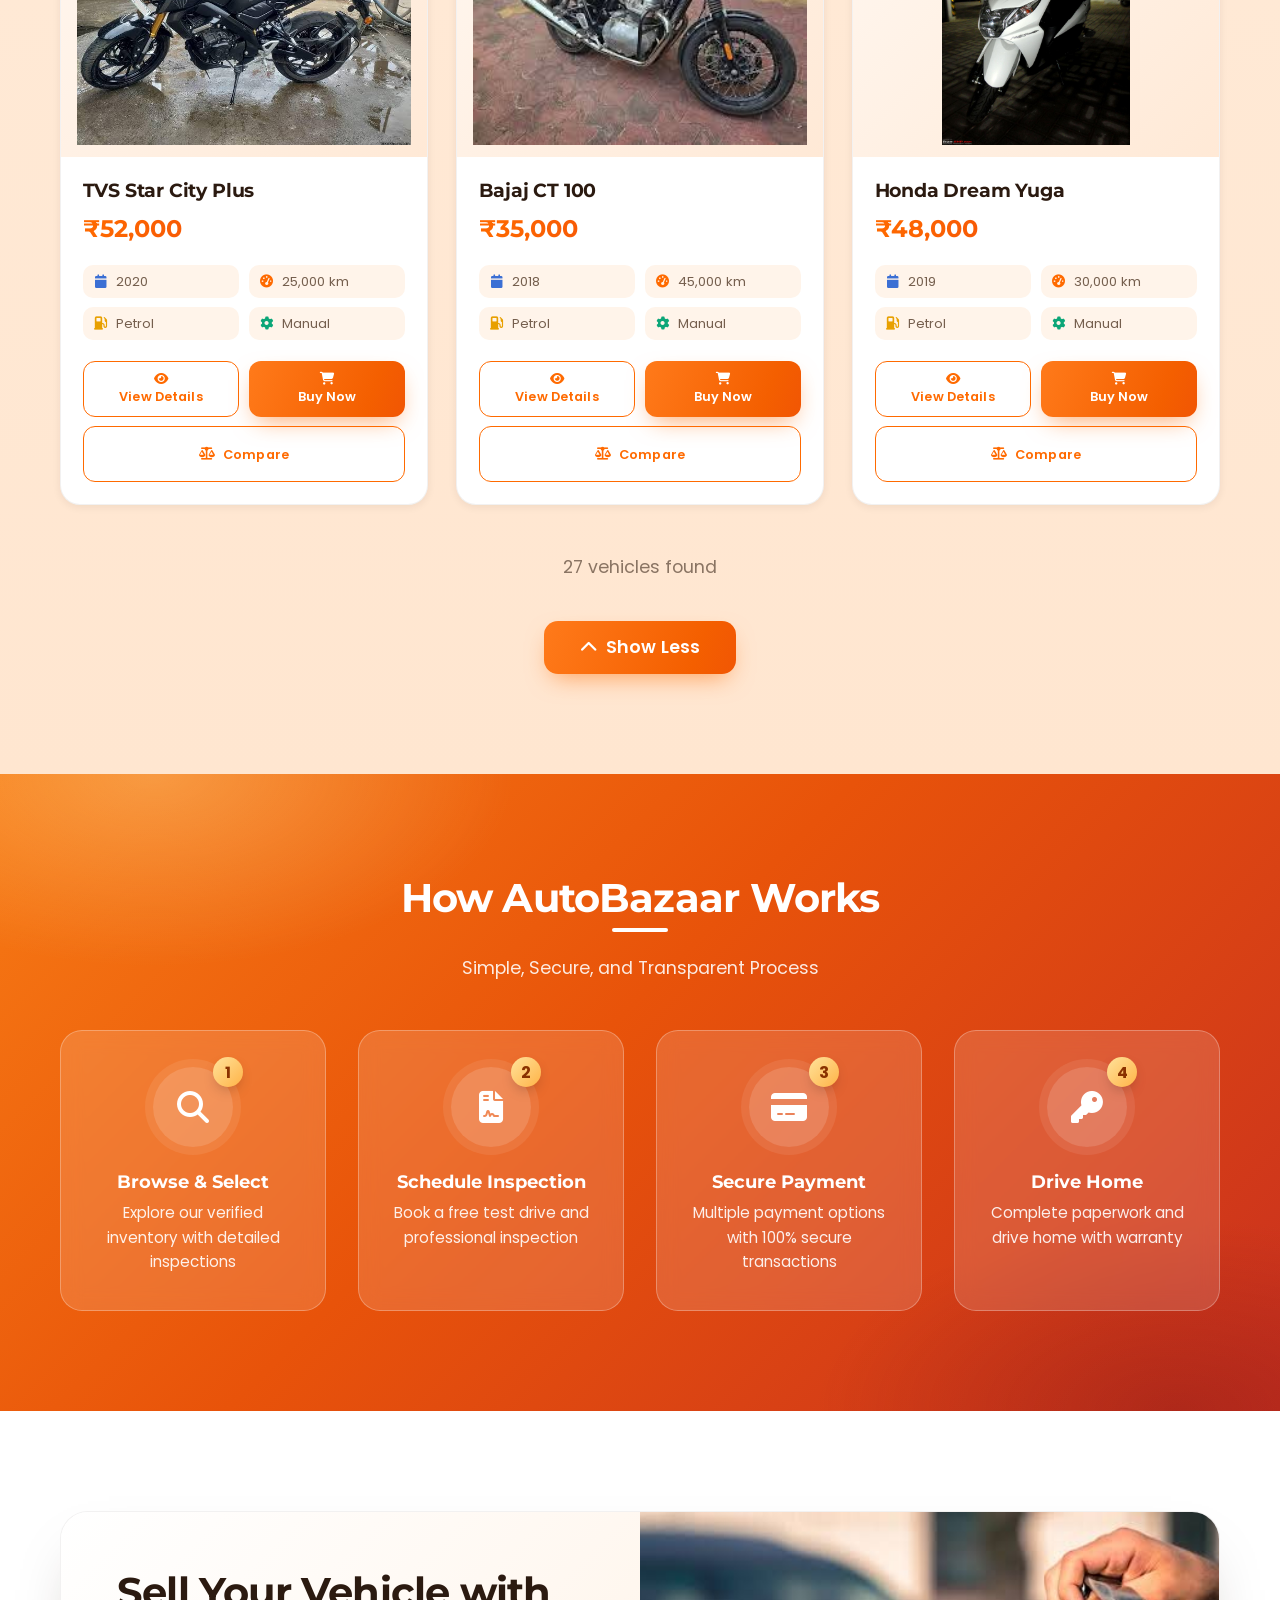
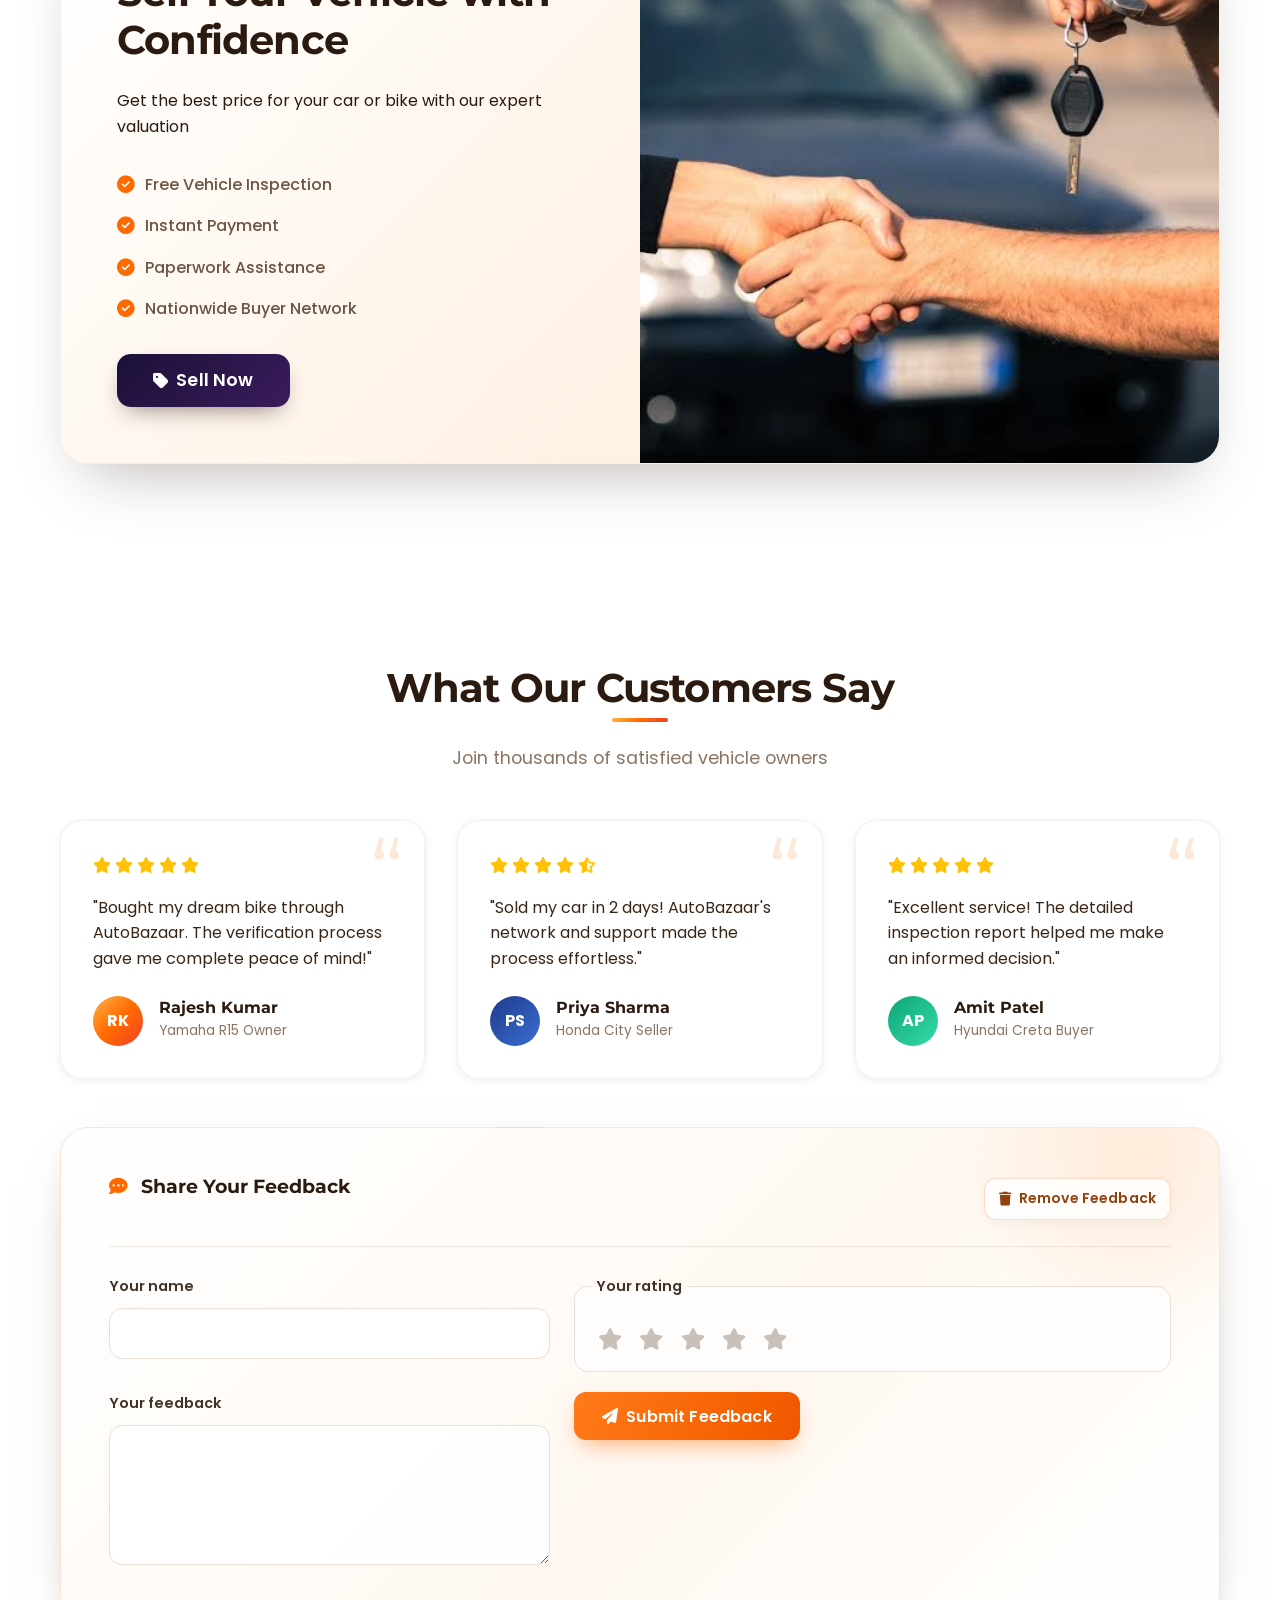
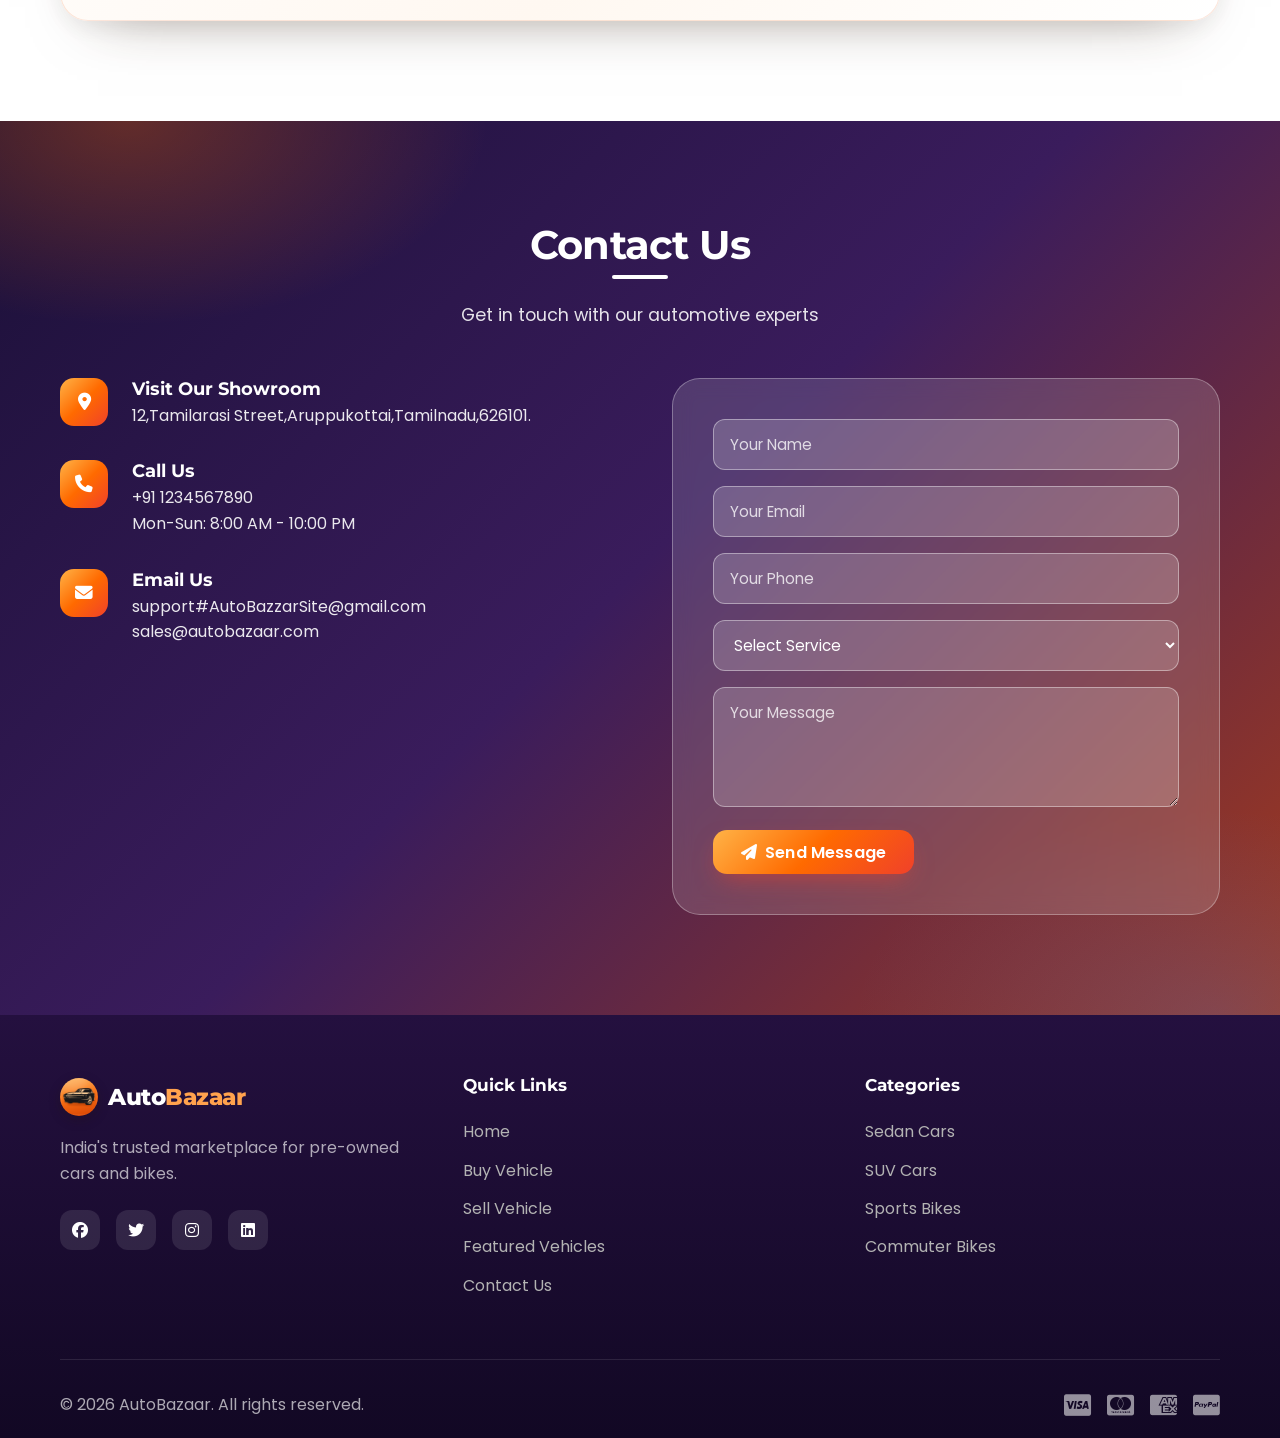
==== commit 452583e6: "place the sidebar and custmze the navabr" ====
--- a/front-end/Pages/index.html
+++ b/front-end/Pages/index.html
@@ -13,78 +13,93 @@
     <!-- Navigation Bar -->
     <nav class="navbar">
         <div class="container nav-container">
-            <a href="#" class="logo">
+            <button class="menu-toggle" id="menuToggle" aria-label="Toggle navigation menu" aria-controls="navMenu" aria-expanded="false">
+                <i class="fas fa-bars" aria-hidden="true"></i>
+            </button>
+            <form class="search-container nav-search" id="searchForm">
+                <input type="search" placeholder="Search cars, bikes, brands..." class="search-input" id="vehicleSearch">
+                <select class="search-select" id="locationFilter" aria-label="Filter by location">
+                    <option value="">All locations</option>
+                    <option value="mumbai">Mumbai</option>
+                    <option value="delhi">Delhi</option>
+                    <option value="bangalore">Bangalore</option>
+                </select>
+                <select class="search-select" id="categoryFilter" aria-label="Filter by vehicle type">
+                    <option value="all">All vehicles</option>
+                    <option value="car">Cars</option>
+                    <option value="bike">Bikes</option>
+                </select>
+                <button class="search-btn" type="submit">
+                    <i class="fas fa-search" aria-hidden="true"></i> Search
+                </button>
+            </form>
+        </div>
+        <div class="nav-menu" id="navMenu" role="navigation" aria-label="Sidebar navigation">
+            <div class="sidebar-header">
+                <div class="sidebar-heading">
+                    <span class="sidebar-kicker">WELCOME TO</span>
+                    <h2>AutoBazaar</h2>
+                    <p>Find the ride that fits you.</p>
+                </div>
+                <button class="sidebar-close" id="sidebarClose" type="button" aria-label="Close navigation menu">
+                    <i class="fas fa-times" aria-hidden="true"></i>
+                </button>
+            </div>
+
+            <div class="sidebar-links">
+                <div class="sidebar-link-group">
+                    <a href="#home" class="nav-link active">
+                        <i class="fas fa-home" aria-hidden="true"></i> Home
+                    </a>
+                    <a href="#sell" class="nav-link">
+                        <i class="fas fa-tag" aria-hidden="true"></i> Sell
+                    </a>
+                    <a href="#vehicles" class="nav-link">
+                        <i class="fas fa-motorcycle" aria-hidden="true"></i> Vehicles
+                    </a>
+                </div>
+                <div class="sidebar-link-group">
+                    <a href="#vehicles" class="nav-link" data-filter="favorites">
+                        <i class="fas fa-heart" aria-hidden="true"></i> Favorites
+                    </a>
+                </div>
+                <div class="sidebar-link-group">
+                    <a href="#about" class="nav-link">
+                        <i class="fas fa-info-circle" aria-hidden="true"></i> About
+                    </a>
+                    <a href="#contact" class="nav-link">
+                        <i class="fas fa-phone" aria-hidden="true"></i> Contact
+                    </a>
+                    <a href="#feedback" class="nav-link">
+                        <i class="fas fa-comment-dots" aria-hidden="true"></i> Feedback
+                    </a>
+                </div>
+            </div>
+
+            <div class="sidebar-auth-actions">
+                <button class="btn btn-outline" id="loginBtn" type="button" aria-label="Log in">
+                    <i class="fas fa-sign-in-alt" aria-hidden="true"></i> Login
+                </button>
+                <button class="btn btn-primary" id="registerBtn" type="button" aria-label="Register">
+                    <i class="fas fa-user-plus" aria-hidden="true"></i> Register
+                </button>
+                <button class="btn btn-outline" id="logoutBtn" type="button" aria-label="Log out" hidden>
+                    <i class="fas fa-sign-out-alt" aria-hidden="true"></i> Log Out
+                </button>
+            </div>
+        </div>
+    </nav>
+    <div class="auth-notice" id="authNotice" role="status" aria-live="polite" hidden></div>
+
+    <!-- Hero Section -->
+    <section class="hero-section" id="home">
+        <div class="hero-content">
+            <a href="#home" class="logo hero-brand" aria-label="AutoBazaar home">
                 <img class="logo-icon" src="../Assets/Images/Icon.png" alt="">
                 <span class="logo-text">Auto<span class="logo-highlight">Bazaar</span></span>
             </a>
-            
-            <div class="nav-menu" id="navMenu">
-                <a href="#home" class="nav-link active">
-                    <i class="fas fa-home"></i> Home
-                </a>
-                
-                <a href="#sell" class="nav-link">
-                    <i class="fas fa-tag"></i> Sell
-                </a>
-                <a href="#vehicles" class="nav-link">
-                    <i class="fas fa-motorcycle"></i> Vehicles
-                </a>
-                <a href="#vehicles" class="nav-link" data-filter="favorites">
-                    <i class="fas fa-heart"></i> Favorites
-                </a>
-                <a href="#about" class="nav-link">
-                    <i class="fas fa-info-circle"></i> About
-                </a>
-                <a href="#contact" class="nav-link">
-                    <i class="fas fa-phone"></i> Contact
-                </a>
-                <a href="#feedback" class="nav-link">
-                    <i class="fas fa-comment-dots"></i> Feedback
-                </a>
-            </div>
-            
-            <div class="nav-actions">
-                <button class="btn btn-outline" id="loginBtn" aria-label="Log in" title="Log in">
-                    <i class="fas fa-sign-in-alt"></i> Login
-                </button>
-                <button class="btn btn-primary" id="registerBtn" aria-label="Register" title="Register">
-                    <i class="fas fa-user-l̥ōōplus"></i> Register
-                </button>
-                <button class="btn btn-outline" id="logoutBtn" aria-label="Log out" title="Log out" hidden>
-                    <i class="fas fa-sign-out-alt"></i> Log Out
-                </button>
-                <button class="menu-toggle" id="menuToggle" aria-label="Toggle menu" aria-controls="navMenu" aria-expanded="false">
-                    <i class="fas fa-bars"></i>
-                </button>
-            </div>
-        </div>
-    </nav>
-    <div class="auth-notice" id="authNotice" role="status" aria-live="polite" hidden></div>
-
-    <!-- Hero Section -->
-    <section class="hero-section" id="home">
-        <div class="hero-content">
             <h1 class="hero-title">Find your next ride</h1>
             <p class="hero-subtitle">Browse pre-owned cars and bikes from sellers near you</p>
-            <div class="hero-search">
-                <form class="search-container" id="searchForm">
-                    <input type="search" placeholder="Search cars, bikes, brands..." class="search-input" id="vehicleSearch">
-                    <select class="search-select" id="locationFilter" aria-label="Filter by location">
-                        <option value="">All locations</option>
-                        <option value="mumbai">Mumbai</option>
-                        <option value="delhi">Delhi</option>
-                        <option value="bangalore">Bangalore</option>
-                    </select>
-                    <select class="search-select" id="categoryFilter" aria-label="Filter by vehicle type">
-                        <option value="all">All vehicles</option>
-                        <option value="car">Cars</option>
-                        <option value="bike">Bikes</option>
-                    </select>
-                   <button class="search-btn" type="submit">
-                        <i class="fas fa-search"></i> Search
-                    </button>
-                </form>
-            </div>
             <div class="hero-stats">
                 <div class="stat-item">
                     <h3>Cars</h3>
--- a/front-end/Styles/main.css
+++ b/front-end/Styles/main.css
@@ -139,6 +139,7 @@
 
 /* ====== NAVBAR ====== */
 .navbar {
+    --nav-ink: #6b5545;
     position: fixed;
     top: 0;
     left: 0;
@@ -154,49 +155,70 @@
 }
 
 .nav-container {
-    --nav-ink: #6b5545;
     position: relative;
+    z-index: 2;
     width: 100%;
     max-width: 1320px;
     margin: 0 auto;
-    padding: 8px 10px 8px 14px;
-    display: flex;
-    justify-content: space-between;
+    padding: 0;
+    display: flex;
+    justify-content: flex-start;
     align-items: center;
     gap: clamp(0.5rem, 1.5vw, 1.25rem);
     pointer-events: auto;
-    background: rgba(255, 255, 255, 0.72);
-    -webkit-backdrop-filter: saturate(180%) blur(18px);
-    backdrop-filter: saturate(180%) blur(18px);
-    border: 1px solid rgba(255, 255, 255, 0.8);
+    background: transparent;
+    -webkit-backdrop-filter: none;
+    backdrop-filter: none;
+    border: 0;
+    border-radius: 0;
+    box-shadow: none;
+    transition: none;
+}
+
+.nav-search.search-container {
+    flex: 1 1 auto;
+    max-width: none;
+    min-width: 0;
+    margin: 0 0 0 clamp(14px, 2vw, 28px);
+    padding: 6px;
+    grid-template-columns: minmax(0, 1.8fr) minmax(100px, 0.95fr) minmax(110px, 1fr) auto;
+    gap: 6px;
+    background: rgba(255, 255, 255, 0.94);
+    border: 1px solid rgba(255, 255, 255, 0.88);
     border-radius: 999px;
-    box-shadow:
-        0 0 0 1px rgba(43, 26, 16, 0.05),
-        0 12px 32px -12px rgba(43, 26, 16, 0.22);
-    transition: background 0.3s ease, box-shadow 0.3s ease;
-}
-
-.navbar.scrolled .nav-container {
-    background: rgba(255, 255, 255, 0.9);
-    box-shadow:
-        0 0 0 1px rgba(43, 26, 16, 0.06),
-        0 18px 40px -14px rgba(43, 26, 16, 0.3);
-}
-
-/* Scroll progress line along the bottom edge of the bar */
-.nav-container::after {
-    content: '';
-    position: absolute;
-    left: 28px;
-    right: 28px;
-    bottom: 0;
-    height: 2px;
-    border-radius: 2px;
-    background: var(--gradient-primary);
-    transform: scaleX(var(--scroll-progress, 0));
-    transform-origin: left;
-    opacity: 0.9;
-    pointer-events: none;
+    box-shadow: 0 8px 24px rgba(43, 26, 16, 0.18);
+}
+
+.nav-search .search-input,
+.nav-search .search-select {
+    width: 100%;
+    min-width: 0;
+    min-height: 42px;
+    padding: 9px 14px;
+    color: var(--secondary);
+    background: #fff4ea;
+    border: 1px solid rgba(43, 26, 16, 0.06);
+    border-radius: 999px;
+    font-size: 0.82rem;
+}
+
+.nav-search .search-input::placeholder {
+    color: #8a7463;
+    opacity: 1;
+}
+
+.nav-search .search-input:focus,
+.nav-search .search-select:focus {
+    background: #fff;
+    box-shadow: 0 0 0 3px rgba(255, 106, 0, 0.2);
+}
+
+.nav-search .search-btn {
+    min-height: 42px;
+    padding: 9px 18px;
+    border-radius: 999px;
+    font-size: 0.84rem;
+    white-space: nowrap;
 }
 
 /* Logo */
@@ -208,6 +230,12 @@
     line-height: 1;
     text-decoration: none;
     flex: 0 0 auto;
+}
+
+.hero-brand {
+    justify-content: center;
+    width: fit-content;
+    margin: 0 auto 18px;
 }
 
 .logo-icon {
@@ -238,15 +266,130 @@
     color: var(--primary);
 }
 
+.hero-brand .logo-text {
+    color: #fff;
+    text-shadow: 0 2px 6px rgba(43, 26, 16, 0.8);
+}
+
+.hero-brand .logo-highlight {
+    color: #ffbf78;
+    text-shadow: 0 2px 6px rgba(43, 26, 16, 0.8);
+}
+
 /* Menu */
 .nav-menu {
-    display: flex;
-    align-items: center;
-    margin: 0 auto;
-    padding: 4px;
-    gap: 2px;
-    background: rgba(43, 26, 16, 0.045);
-    border-radius: 999px;
+    --nav-ink: rgba(255, 247, 239, 0.9);
+    position: fixed;
+    top: 86px;
+    bottom: 14px;
+    left: 14px;
+    z-index: 2;
+    display: flex;
+    width: min(340px, calc(100vw - 28px));
+    padding: 16px 16px 14px;
+    flex-direction: column;
+    align-items: stretch;
+    gap: 0;
+    overflow-y: auto;
+    overscroll-behavior: contain;
+    background:
+        radial-gradient(240px circle at 100% 0%, rgba(255, 178, 91, 0.32), transparent 72%),
+        linear-gradient(155deg, #713916 0%, #492719 54%, #2b1a10 100%);
+    -webkit-backdrop-filter: blur(18px);
+    backdrop-filter: blur(18px);
+    border: 1px solid rgba(255, 221, 188, 0.34);
+    border-radius: 26px;
+    box-shadow: 0 28px 64px -20px rgba(43, 26, 16, 0.58);
+    opacity: 0;
+    visibility: hidden;
+    pointer-events: none;
+    transform: translateX(calc(-100% - 28px));
+    transition: opacity 0.25s ease, transform 0.25s ease, visibility 0s linear 0.25s;
+}
+
+.nav-menu.active {
+    opacity: 1;
+    visibility: visible;
+    pointer-events: auto;
+    transform: translateX(0);
+    transition: opacity 0.25s ease, transform 0.25s ease, visibility 0s;
+}
+
+.sidebar-header {
+    display: flex;
+    align-items: flex-start;
+    justify-content: space-between;
+    gap: 12px;
+    padding: 2px 2px 12px;
+}
+
+.sidebar-kicker {
+    display: block;
+    margin-bottom: 5px;
+    color: rgba(255, 214, 174, 0.88);
+    font-size: 0.68rem;
+    font-weight: 600;
+    letter-spacing: 0.14em;
+}
+
+.sidebar-heading h2 {
+    color: #fff;
+    font-family: var(--font-primary);
+    font-size: 1.6rem;
+    font-weight: 700;
+}
+
+.sidebar-heading p {
+    margin-top: 5px;
+    color: rgba(255, 240, 223, 0.78);
+    font-size: 0.82rem;
+}
+
+.sidebar-close {
+    display: inline-flex;
+    flex: 0 0 auto;
+    width: 38px;
+    height: 38px;
+    align-items: center;
+    justify-content: center;
+    color: #fff;
+    background: rgba(255, 183, 109, 0.14);
+    border: 1px solid rgba(255, 224, 193, 0.32);
+    border-radius: 50%;
+    cursor: pointer;
+    transition: background 0.2s ease, transform 0.2s ease;
+}
+
+.sidebar-close:hover {
+    background: rgba(255, 183, 109, 0.26);
+    transform: rotate(90deg);
+}
+
+.sidebar-links {
+    display: flex;
+    flex-direction: column;
+}
+
+.sidebar-link-group + .sidebar-link-group {
+    margin-top: 8px;
+    padding-top: 8px;
+    border-top: 1px solid rgba(255, 223, 194, 0.2);
+}
+
+.navbar::after {
+    content: '';
+    position: fixed;
+    inset: 0;
+    z-index: 1;
+    background: rgba(18, 18, 18, 0.35);
+    opacity: 0;
+    pointer-events: none;
+    transition: opacity 0.25s ease;
+}
+
+.navbar.menu-open::after {
+    opacity: 1;
+    pointer-events: auto;
 }
 
 .nav-link {
@@ -254,8 +397,9 @@
     display: flex;
     align-items: center;
     gap: 8px;
-    min-height: 40px;
-    padding: 8px 16px;
+    width: 100%;
+    min-height: 44px;
+    padding: 10px 14px;
     font-family: var(--font-primary);
     font-size: 0.88rem;
     font-weight: 500;
@@ -264,7 +408,7 @@
     white-space: nowrap;
     text-decoration: none;
     color: var(--nav-ink);
-    border-radius: 999px;
+    border-radius: 14px;
     transition: background 0.25s ease, color 0.25s ease, box-shadow 0.25s ease;
 }
 
@@ -280,9 +424,9 @@
 }
 
 .nav-link:hover {
-    color: var(--secondary);
-    background: #fff;
-    box-shadow: 0 2px 10px rgba(43, 26, 16, 0.08);
+    color: #fff;
+    background: rgba(255, 183, 109, 0.14);
+    box-shadow: inset 0 0 0 1px rgba(255, 224, 193, 0.16);
 }
 
 .nav-link:hover i {
@@ -292,39 +436,35 @@
 
 .nav-link.active {
     color: #fff;
-    background: var(--gradient-primary);
-    box-shadow: 0 6px 16px -4px rgba(255, 106, 0, 0.55);
+    background: linear-gradient(110deg, rgba(255, 122, 26, 0.4), rgba(255, 178, 91, 0.18));
+    box-shadow: inset 0 0 0 1px rgba(255, 218, 178, 0.38), 0 6px 18px rgba(255, 106, 0, 0.16);
 }
 
 .nav-link.active i {
     opacity: 1;
 }
 
-/* Actions */
-.nav-actions {
-    display: flex;
-    flex: 0 0 auto;
-    align-items: center;
+.sidebar-auth-actions {
+    display: grid;
     gap: 8px;
-}
-
-.nav-actions .btn {
-    min-width: 0;
+    margin-top: auto;
+    padding-top: 12px;
+    border-top: 1px solid rgba(255, 223, 194, 0.2);
+}
+
+.sidebar-auth-actions .btn {
+    width: 100%;
     min-height: 42px;
-    padding: 10px 20px;
-    gap: 8px;
-    border-radius: 999px;
-    font-size: 0.88rem;
-    font-weight: 600;
-    line-height: 1;
-    white-space: nowrap;
-}
-
-.nav-actions .btn[hidden] {
+    padding: 10px 16px;
+    border-radius: 14px;
+    font-size: 0.92rem;
+}
+
+.sidebar-auth-actions .btn[hidden] {
     display: none;
 }
 
-.nav-actions .btn i {
+.sidebar-auth-actions .btn i {
     display: inline-flex;
     align-items: center;
     justify-content: center;
@@ -333,37 +473,39 @@
     line-height: 1;
 }
 
-.nav-actions .btn-outline {
-    color: var(--secondary);
-    background: transparent;
-    border: 1.5px solid rgba(43, 26, 16, 0.14);
-}
-
-.nav-actions .btn-outline:hover {
-    color: var(--primary);
-    background: rgba(255, 106, 0, 0.06);
-    border-color: rgba(255, 106, 0, 0.45);
-}
-
-.nav-actions .btn-primary {
+.sidebar-auth-actions .btn-outline {
+    color: #fff;
+    background: rgba(255, 226, 198, 0.08);
+    border: 1px solid rgba(255, 226, 198, 0.34);
+}
+
+.sidebar-auth-actions .btn-outline:hover {
+    color: #fff;
+    background: rgba(255, 183, 109, 0.18);
+    border-color: rgba(255, 226, 198, 0.7);
+}
+
+.sidebar-auth-actions .btn-primary {
     box-shadow: 0 8px 20px -6px rgba(255, 106, 0, 0.6);
 }
 
-.nav-actions .btn-primary:hover {
+.sidebar-auth-actions .btn-primary:hover {
     transform: translateY(-1px);
     box-shadow: 0 12px 24px -6px rgba(255, 106, 0, 0.7);
 }
 
 .menu-toggle {
-    display: none;
+    display: flex;
+    flex: 0 0 auto;
     width: 42px;
     height: 42px;
     padding: 0;
     font-size: 1.1rem;
-    color: var(--secondary);
-    background: rgba(43, 26, 16, 0.06);
-    border: none;
+    color: #fff;
+    background: var(--gradient-primary);
+    border: 1px solid rgba(255, 255, 255, 0.55);
     border-radius: 50%;
+    box-shadow: 0 6px 16px rgba(43, 26, 16, 0.26);
     cursor: pointer;
     align-items: center;
     justify-content: center;
@@ -371,103 +513,17 @@
 }
 
 .menu-toggle:hover {
-    background: rgba(255, 106, 0, 0.1);
-    color: var(--primary);
+    background: var(--primary-dark);
+    color: #fff;
 }
 
 .nav-link:focus-visible,
-.nav-actions .btn:focus-visible,
+.sidebar-auth-actions .btn:focus-visible,
 .menu-toggle:focus-visible,
+.sidebar-close:focus-visible,
 .logo:focus-visible {
     outline: 2px solid var(--primary);
     outline-offset: 2px;
-}
-
-/* Tighten up before collapsing */
-@media (max-width: 1360px) {
-    .nav-link {
-        padding: 8px 12px;
-    }
-
-    .nav-link i {
-        display: none;
-    }
-
-    .nav-actions .btn {
-        padding: 10px 16px;
-    }
-}
-
-/* Collapsed (mobile / tablet) navigation */
-@media (max-width: 1180px) {
-    .nav-container {
-        border-radius: 22px;
-    }
-
-    .nav-menu {
-        position: absolute;
-        top: calc(100% + 10px);
-        left: 0;
-        right: 0;
-        margin: 0;
-        padding: 10px;
-        flex-direction: column;
-        align-items: stretch;
-        gap: 4px;
-        background: rgba(255, 255, 255, 0.97);
-        -webkit-backdrop-filter: blur(18px);
-        backdrop-filter: blur(18px);
-        border: 1px solid rgba(43, 26, 16, 0.06);
-        border-radius: 20px;
-        box-shadow: 0 24px 48px -16px rgba(43, 26, 16, 0.35);
-        max-height: calc(100vh - 110px);
-        overflow-y: auto;
-        opacity: 0;
-        visibility: hidden;
-        pointer-events: none;
-        transform: translateY(-8px) scale(0.98);
-        transform-origin: top center;
-        transition: opacity 0.25s ease, transform 0.25s ease, visibility 0s linear 0.25s;
-    }
-
-    .nav-menu.active {
-        opacity: 1;
-        visibility: visible;
-        pointer-events: auto;
-        transform: translateY(0) scale(1);
-        transition: opacity 0.25s ease, transform 0.25s ease, visibility 0s;
-    }
-
-    .nav-menu .nav-link {
-        width: 100%;
-        min-height: 48px;
-        padding: 12px 16px;
-        font-size: 0.95rem;
-        border-radius: 14px;
-    }
-
-    .nav-menu .nav-link i {
-        display: inline-flex;
-        font-size: 0.95em;
-    }
-
-    .nav-menu .nav-link:hover {
-        background: #fff7f0;
-        box-shadow: none;
-    }
-
-    .nav-menu .nav-link.active:hover {
-        background: var(--gradient-primary);
-    }
-
-    .menu-toggle {
-        display: flex;
-    }
-
-    .nav-container::after {
-        left: 22px;
-        right: 22px;
-    }
 }
 
 @media (prefers-reduced-motion: reduce) {
@@ -475,6 +531,7 @@
     .nav-container,
     .nav-link,
     .nav-menu,
+    .navbar::after,
     .logo-icon {
         transition: none;
     }
@@ -523,14 +580,6 @@
     font-size: 1.3rem;
     margin-bottom: 2.5rem;
     opacity: 0.9;
-}
-
-.hero-search {
-    background: white;
-    border-radius: var(--radius-lg);
-    padding: 1rem;
-    margin: 2rem 0;
-    box-shadow: var(--shadow-lg);
 }
 
 .search-container {
@@ -1784,13 +1833,11 @@
 /* Hero */
 .hero-section { padding: 140px 0 90px; }
 .hero-title { font-size: clamp(2.5rem, 6vw, 4.5rem); letter-spacing: -0.03em; }
-.hero-subtitle { font-size: clamp(1.05rem, 2vw, 1.3rem); color: rgba(255, 255, 255, 0.85); opacity: 1; }
-.hero-search {
-    padding: 0.75rem;
-    border-radius: 22px;
-    background: rgba(255, 255, 255, 0.96);
-    border: 1px solid rgba(255, 255, 255, 0.6);
-    box-shadow: 0 30px 60px -20px rgba(0, 0, 0, 0.55);
+.hero-subtitle {
+    margin-bottom: 1.25rem;
+    font-size: clamp(1.05rem, 2vw, 1.3rem);
+    color: rgba(255, 255, 255, 0.85);
+    opacity: 1;
 }
 .search-container { gap: 0.6rem; }
 .search-input, .search-select {
@@ -1801,7 +1848,7 @@
 }
 .search-input:focus, .search-select:focus { background: #fff; box-shadow: 0 0 0 3px rgba(255, 106, 0, 0.25); }
 .search-btn { border-radius: 14px; box-shadow: 0 10px 22px -8px rgba(255, 106, 0, 0.65); }
-.hero-stats { gap: 1rem; margin-top: 2.5rem; }
+.hero-stats { gap: 1rem; margin-top: 1.75rem; }
 .stat-item {
     flex: 0 1 190px;
     padding: 1rem 1.25rem;
@@ -2112,7 +2159,7 @@
 .sell-content { background: linear-gradient(135deg, #ffffff 0%, #fff7f0 100%); }
 .sell-features i { color: var(--primary); }
 .testimonial-card::before { color: rgba(255, 106, 0, 0.16); }
-.nav-menu .nav-link:hover { background: #fff4ea; }
+.nav-menu .nav-link:hover:not(.active) { background: rgba(255, 183, 109, 0.14); }
 .footer { background: #231309; }
 .footer .logo-highlight, .footer-section ul li a:hover { color: #ffa24d; }
 
@@ -2216,7 +2263,6 @@
 .btn-secondary { background: linear-gradient(135deg, #1b1038, #3a1c5c); }
 .btn-secondary:hover { background: linear-gradient(135deg, #2a1857, #55287f); }
 .back-to-top { background: var(--grad-sunset); }
-.nav-container::after { background: linear-gradient(90deg, #ffb347, #ff6a00, #f0412a); }
 .section-title::after { background: var(--grad-sunset); }
 
 /* Hero: midnight to ember with a sunset glow at the horizon */
@@ -2348,6 +2394,24 @@
 }
 
 /* ====== RESPONSIVE ====== */
+@media (max-width: 1100px) {
+    .nav-container {
+        flex-wrap: wrap;
+    }
+
+    .nav-search.search-container {
+        order: 1;
+        flex: 1 0 100%;
+        max-width: none;
+        margin: 4px 0 0;
+        border-radius: 18px;
+    }
+
+    .auth-notice {
+        top: 128px;
+    }
+}
+
 @media (max-width: 992px) {
     .hero-title {
         font-size: 3rem;
@@ -2398,6 +2462,10 @@
         font-size: 1.1rem;
     }
 
+    .hero-section {
+        padding-top: 230px;
+    }
+
     .logo-text {
         font-size: 1.2rem;
     }
@@ -2406,27 +2474,35 @@
         gap: 0.5rem;
     }
 
-    .nav-actions {
-        gap: 0.35rem;
-    }
-
-    .nav-actions .btn {
-        width: 40px;
-        min-width: 40px;
-        height: 40px;
-        padding: 8px;
-        font-size: 0;
+    .nav-search.search-container {
+        grid-template-columns: minmax(0, 1fr) minmax(0, 1fr);
+        gap: 6px;
+        padding: 7px;
+        border-radius: 16px;
+    }
+
+    .nav-search .search-input,
+    .nav-search .search-btn {
+        grid-column: 1 / -1;
+    }
+
+    .nav-search .search-input,
+    .nav-search .search-select {
+        min-height: 40px;
+        padding: 8px 10px;
+        font-size: 0.8rem;
+    }
+
+    .nav-search .search-btn {
+        min-height: 40px;
+        padding: 8px 14px;
     }
 
     .auth-notice {
-        top: 84px;
+        top: 230px;
         right: 15px;
         left: 15px;
         max-width: none;
-    }
-
-    .nav-actions .btn i {
-        font-size: 1rem;
     }
 
     .menu-toggle {
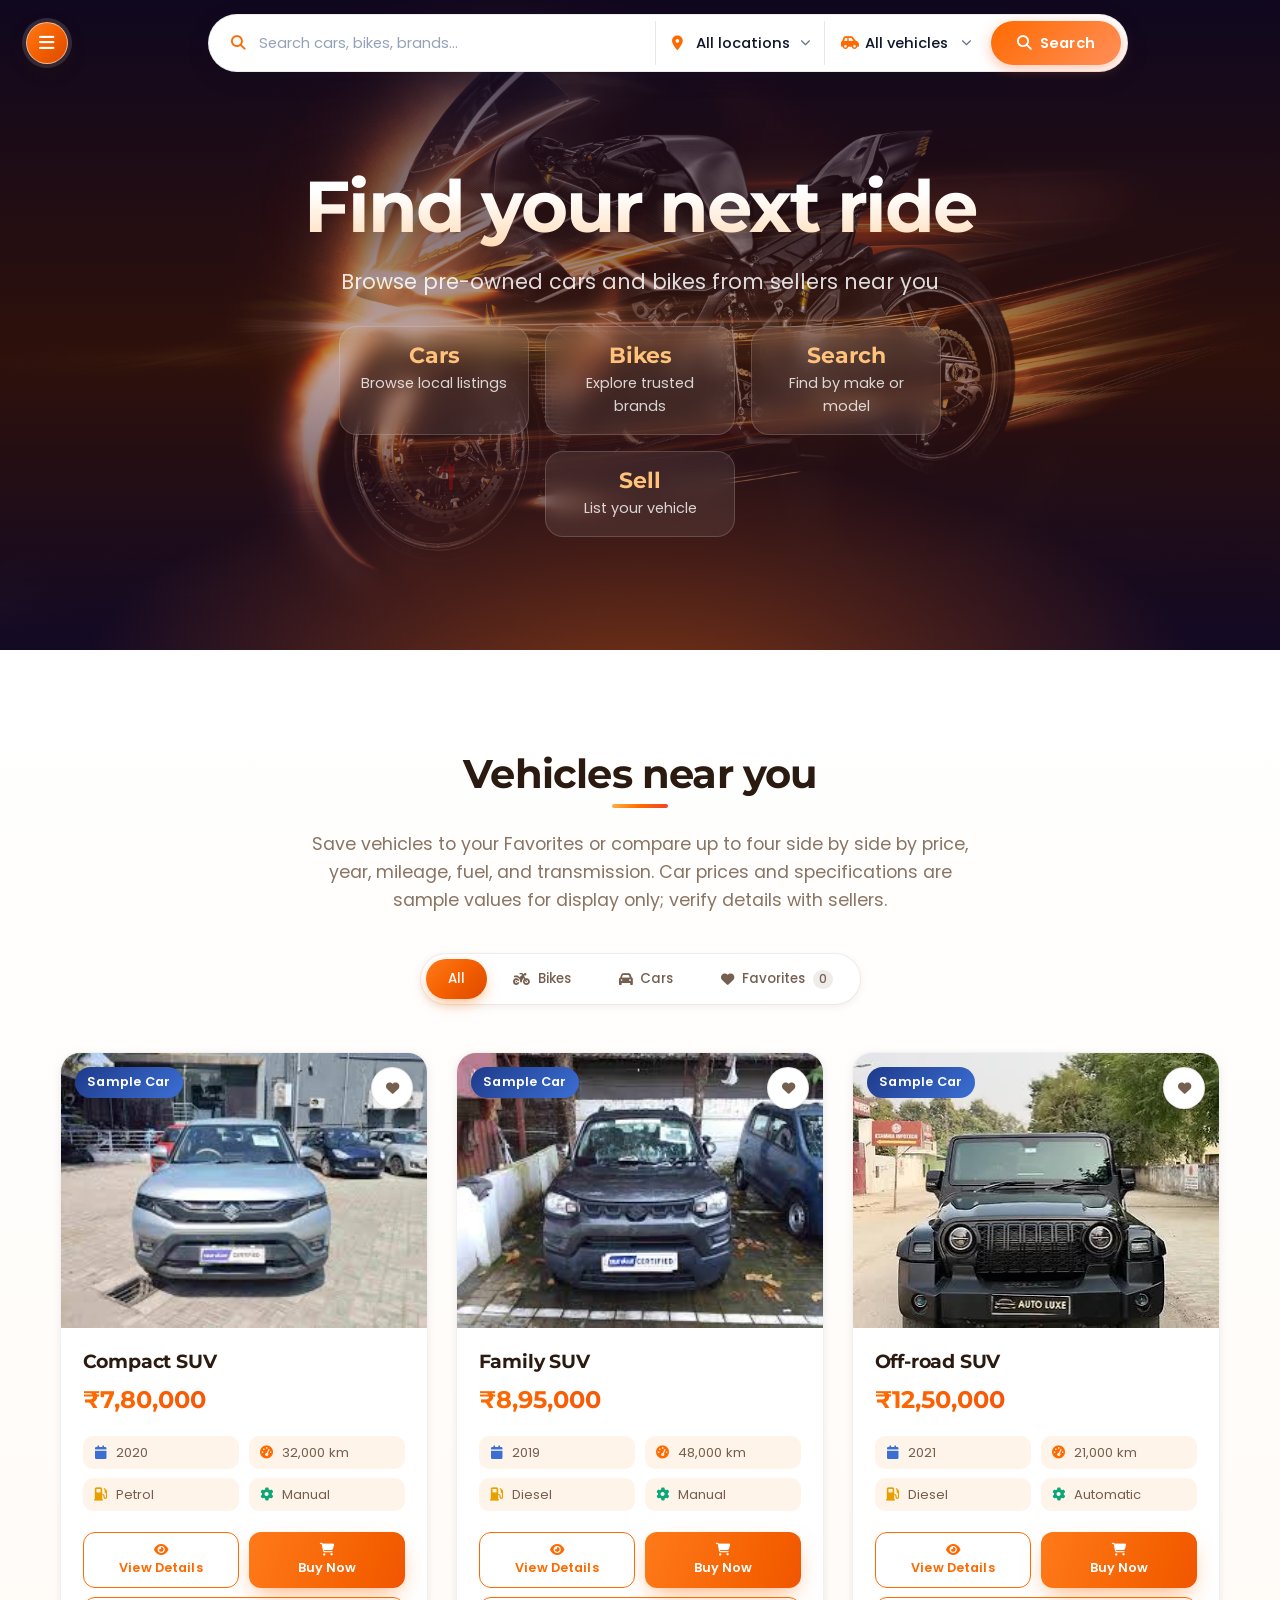
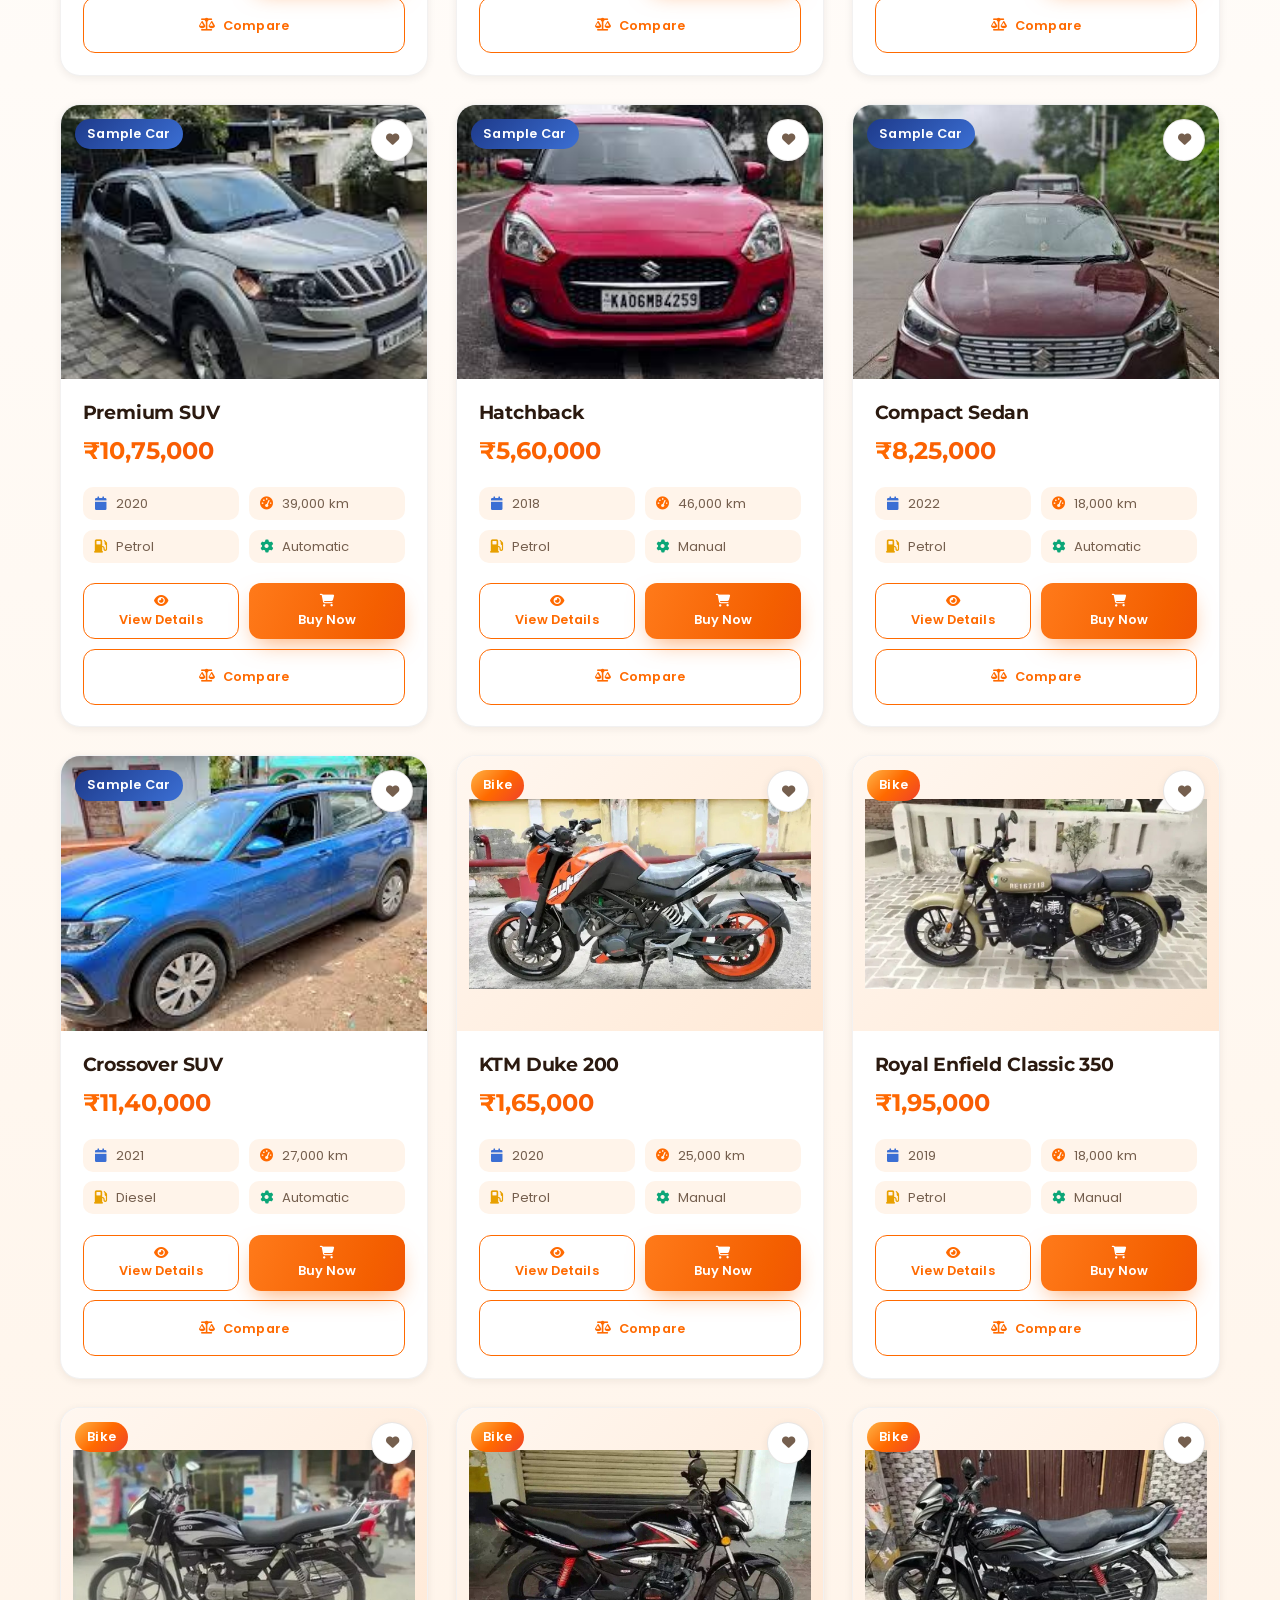
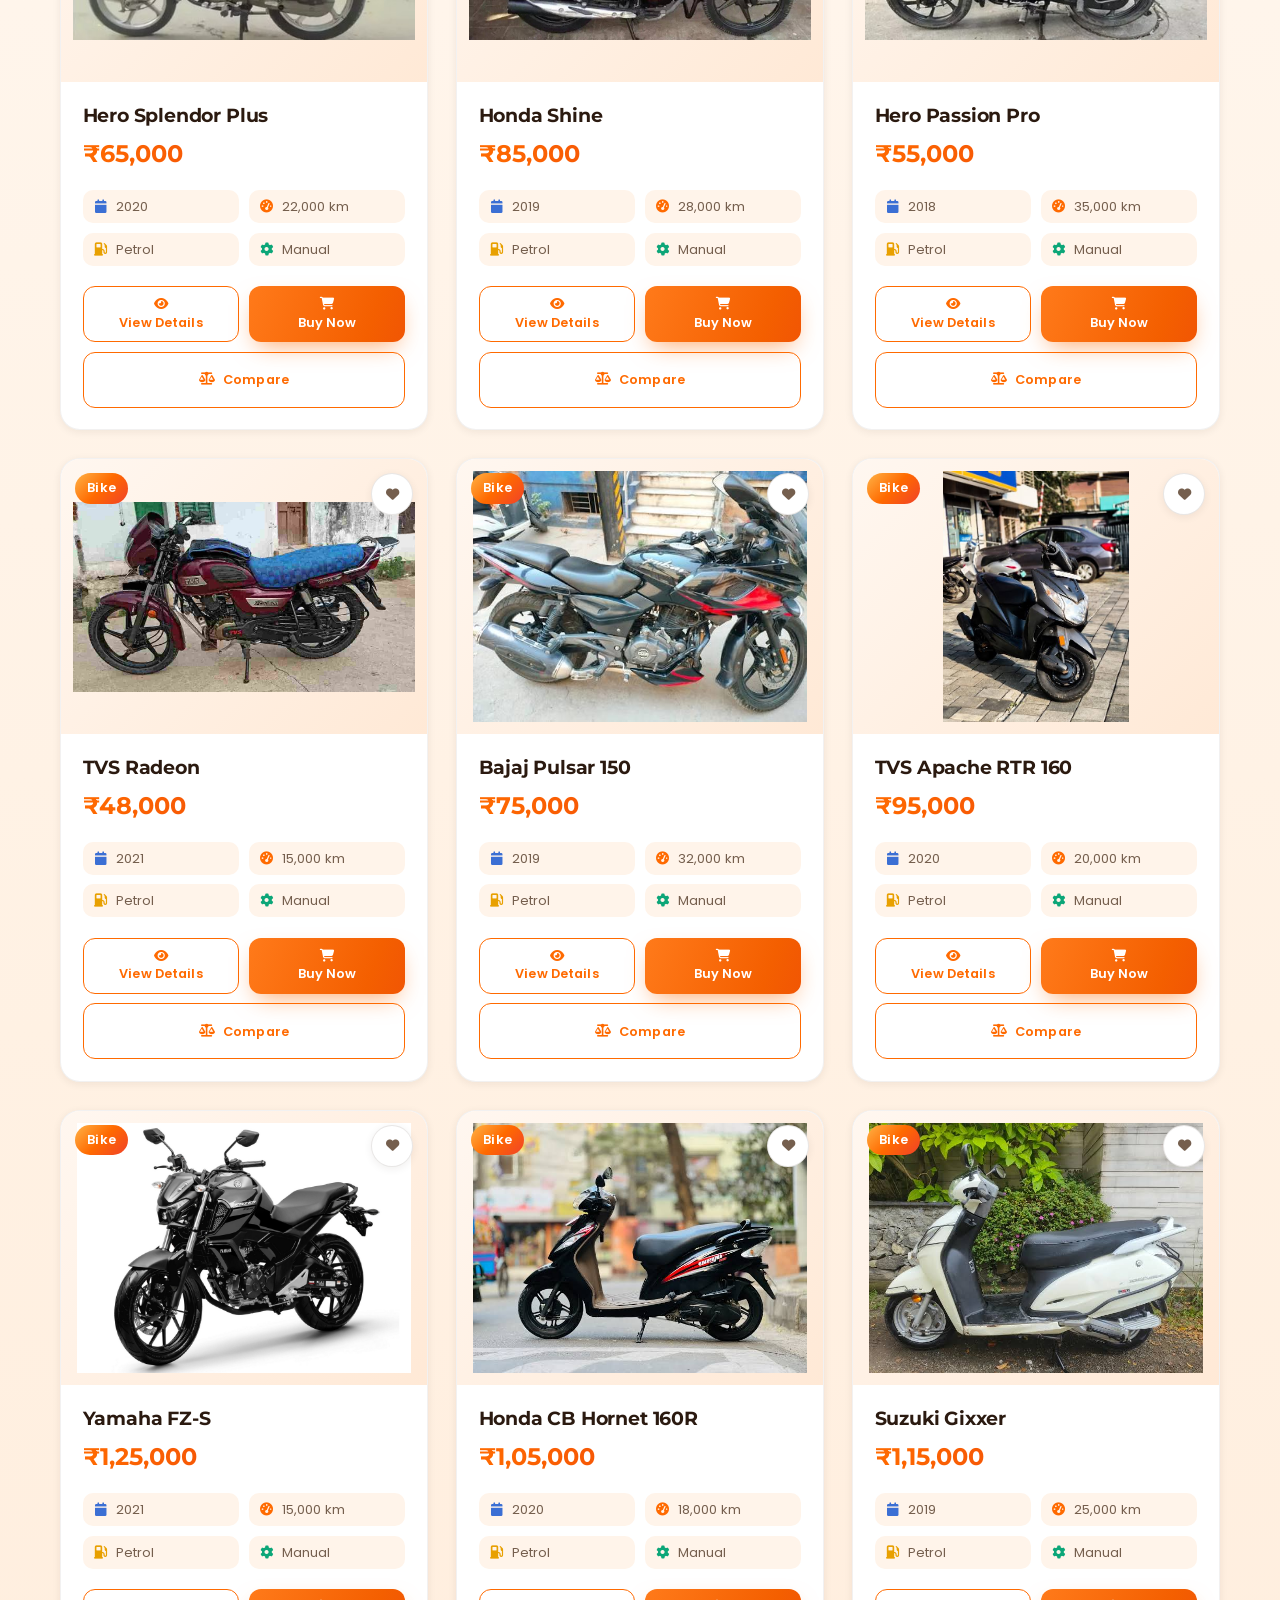
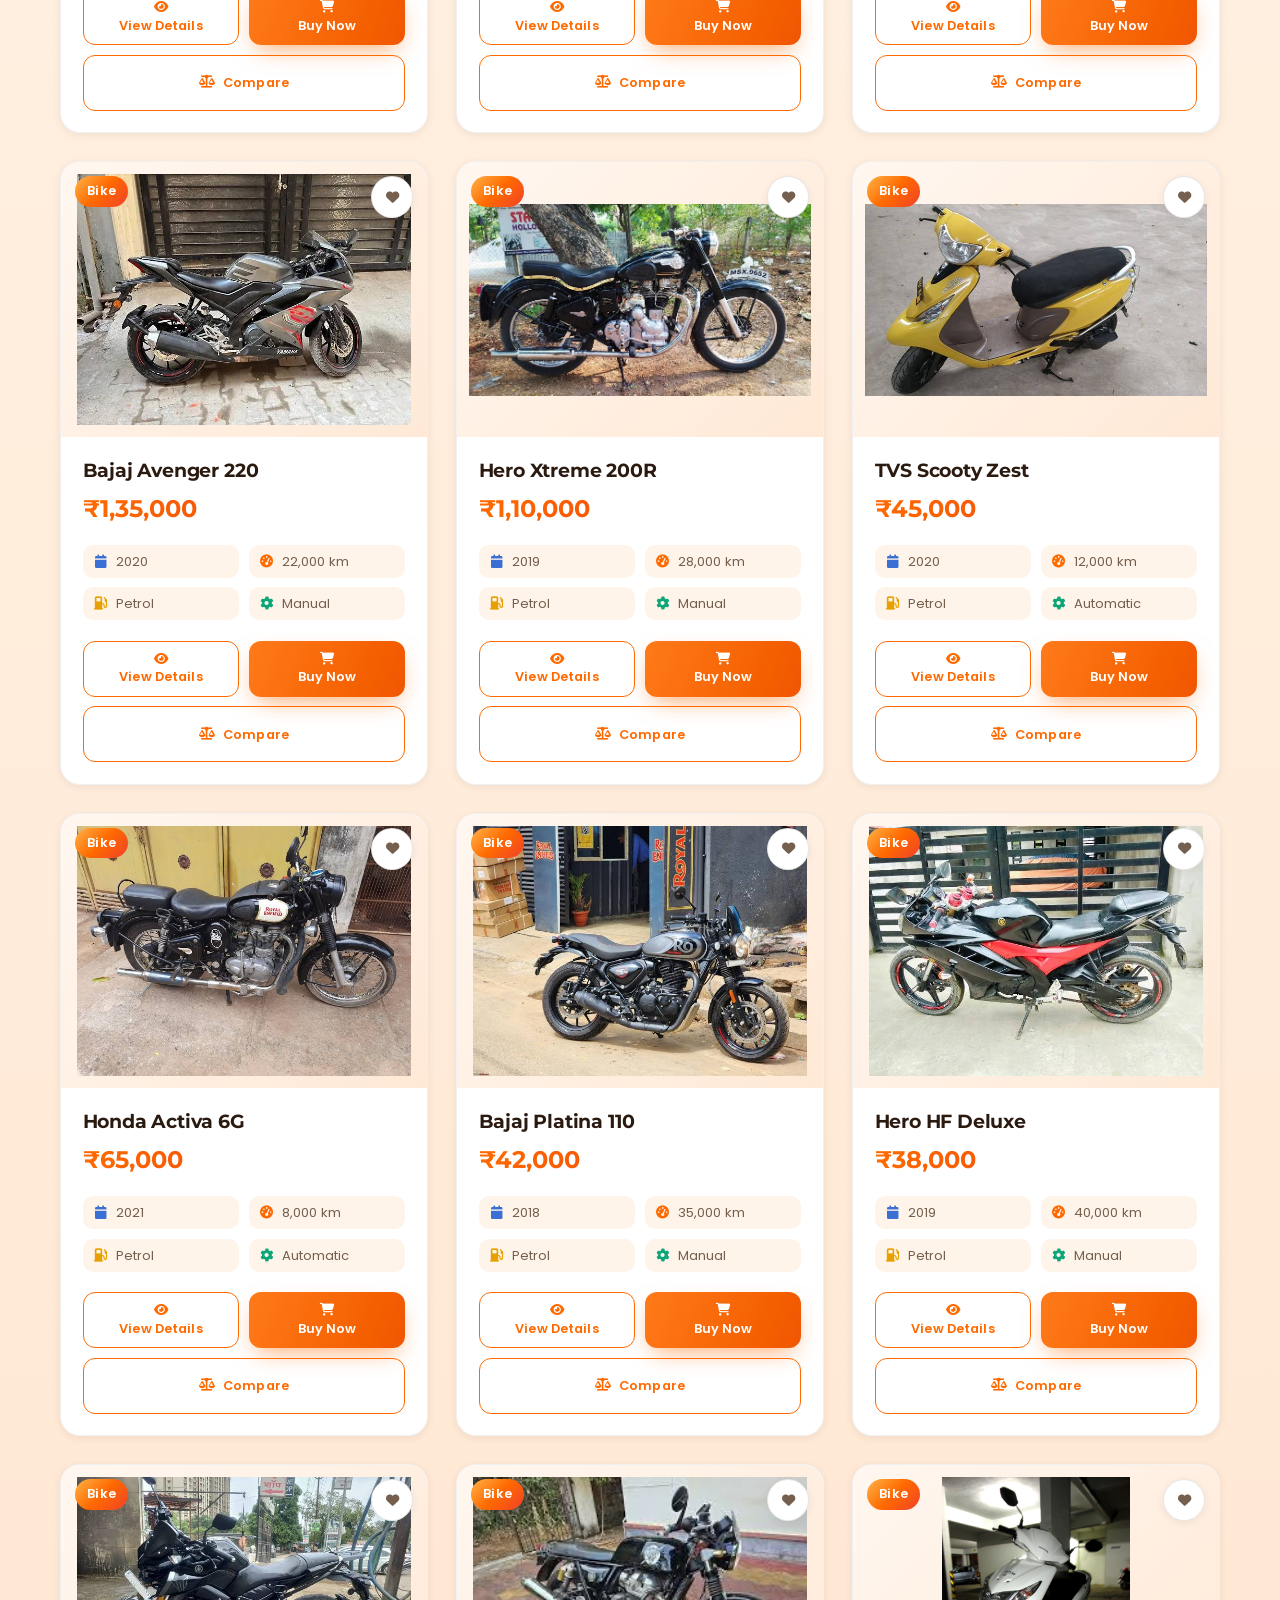
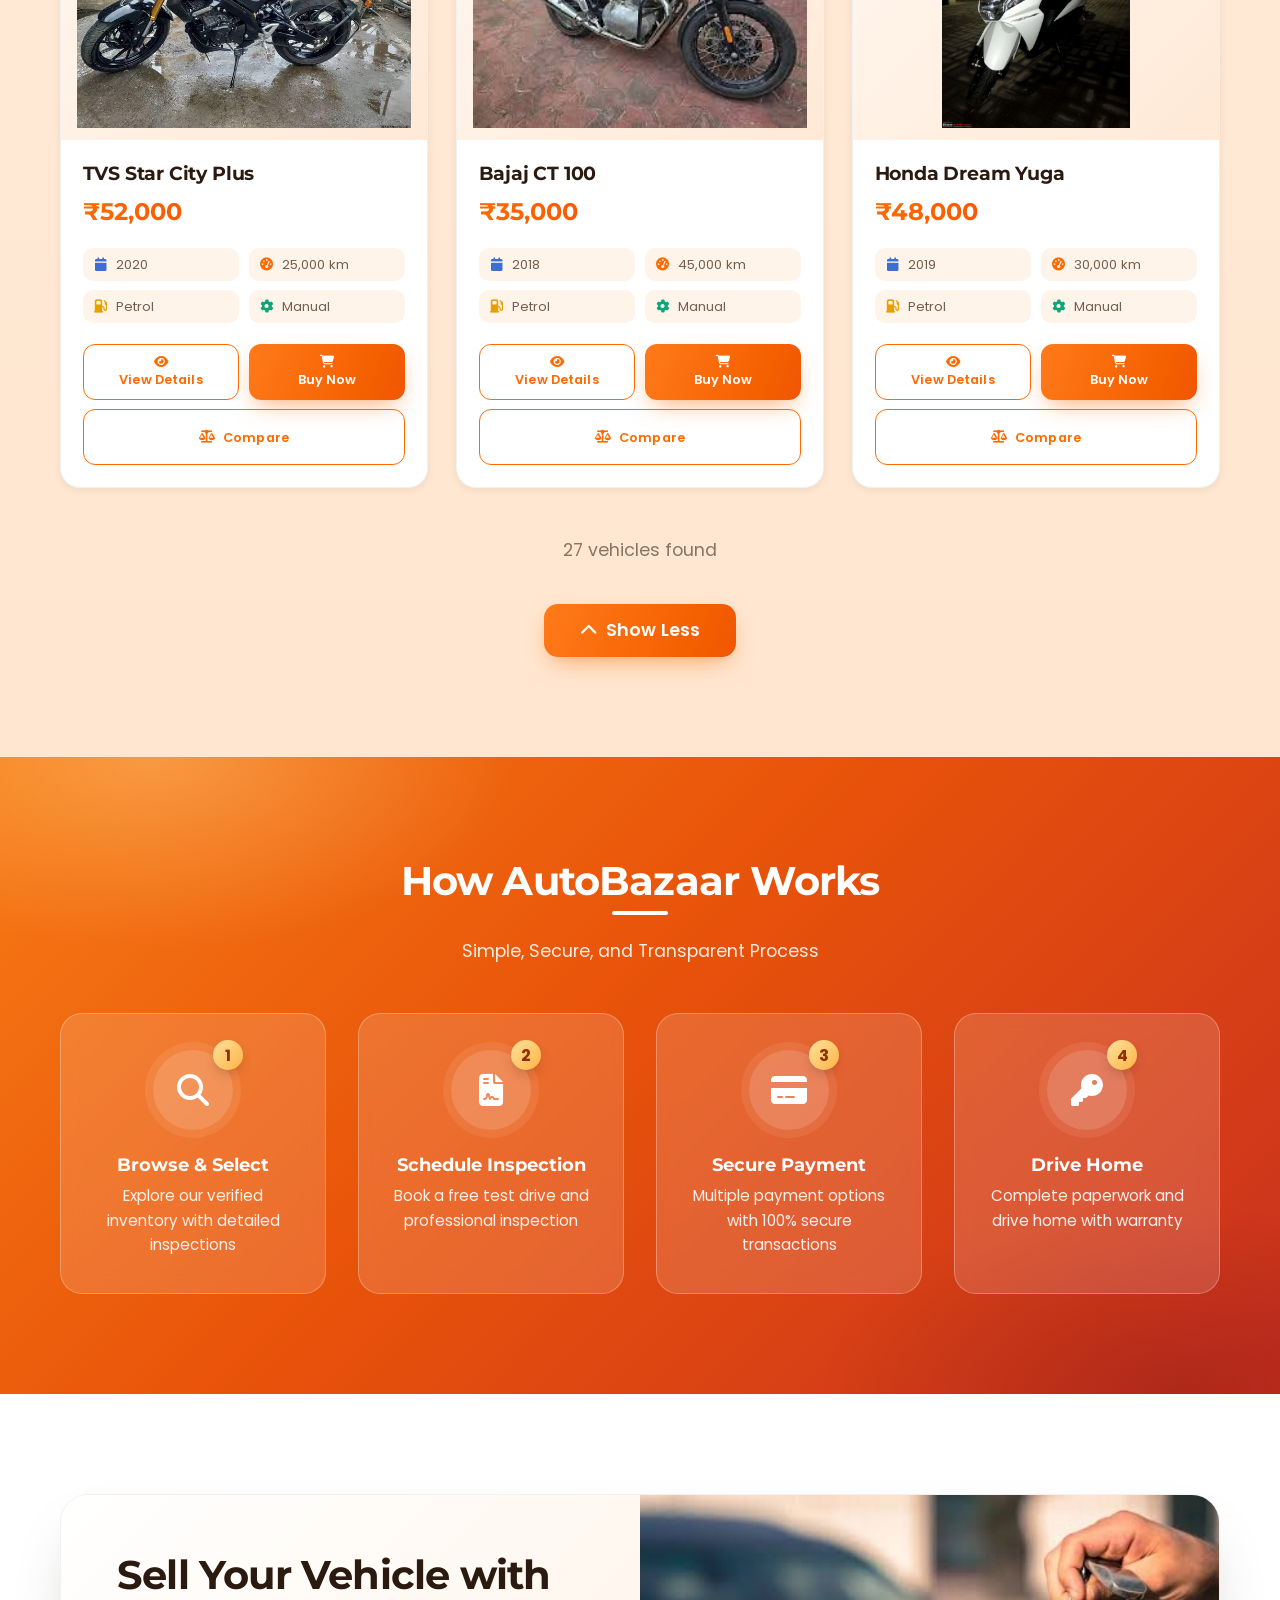
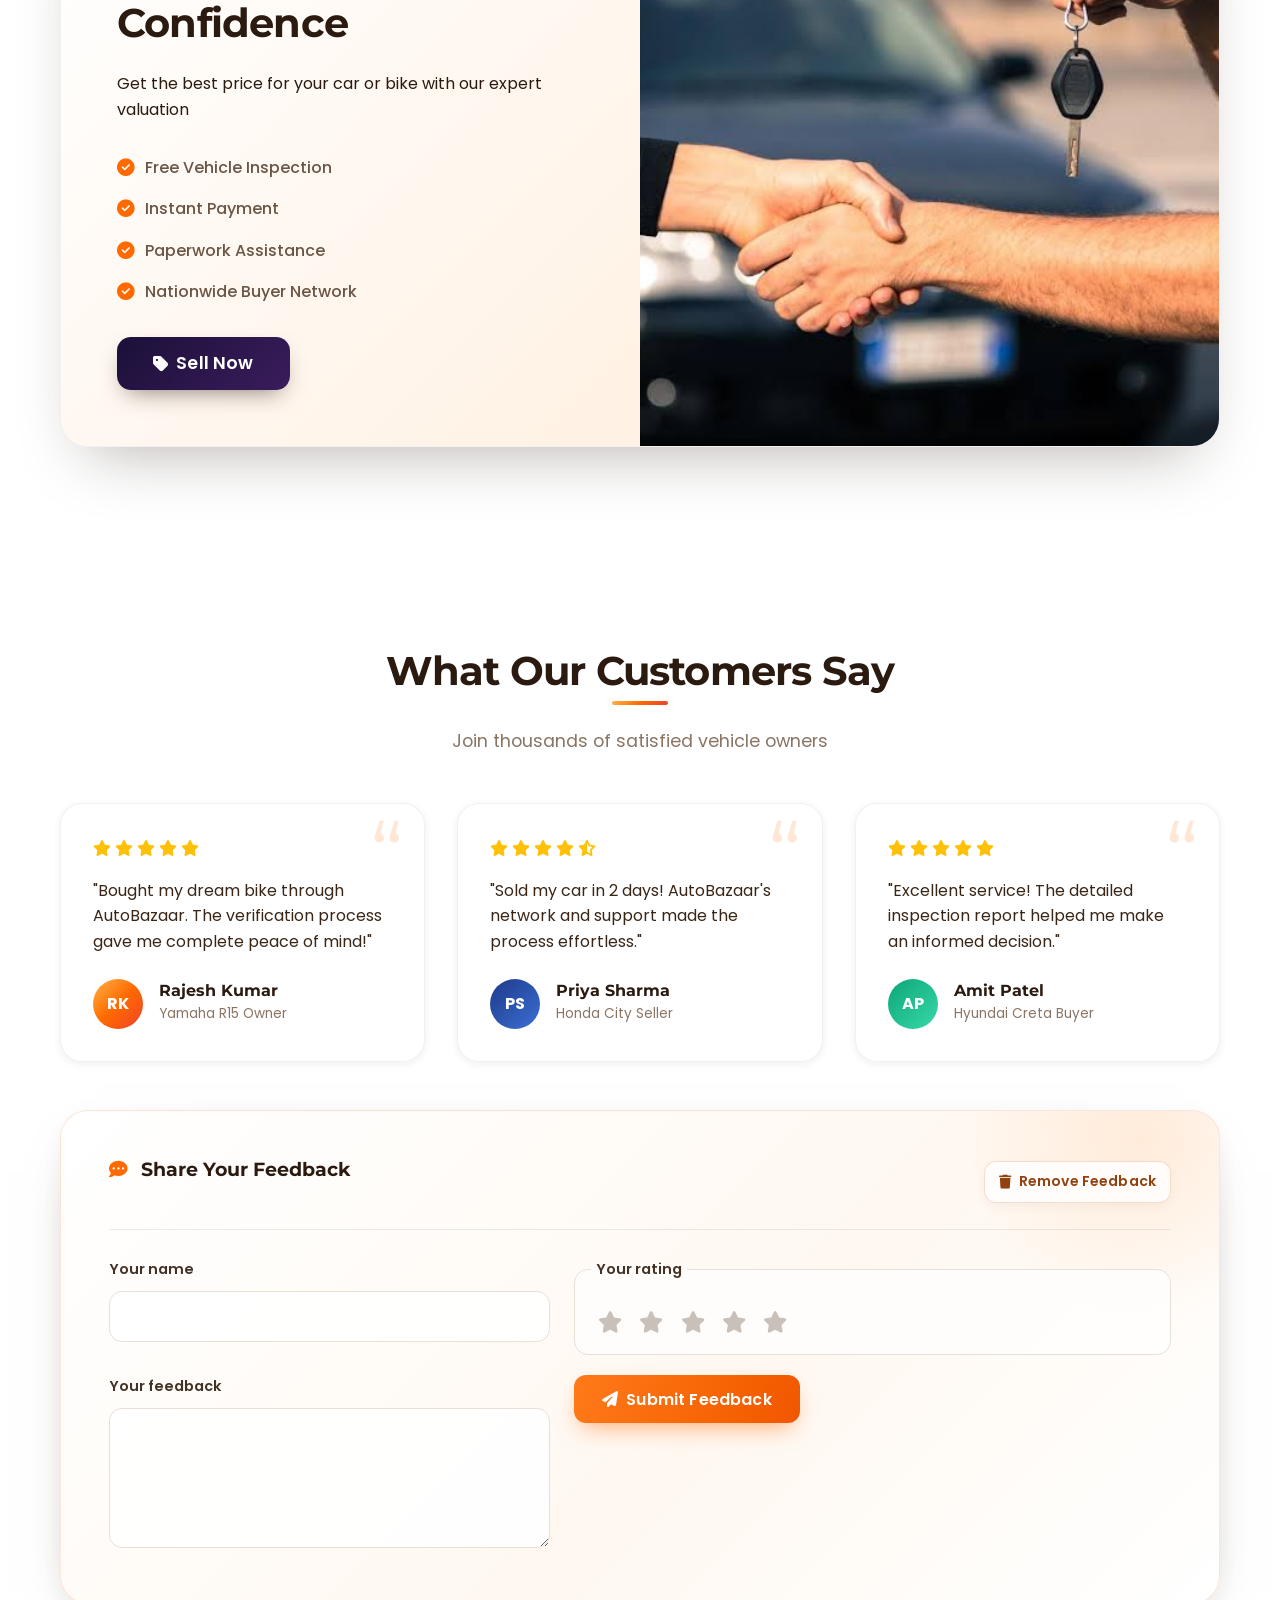
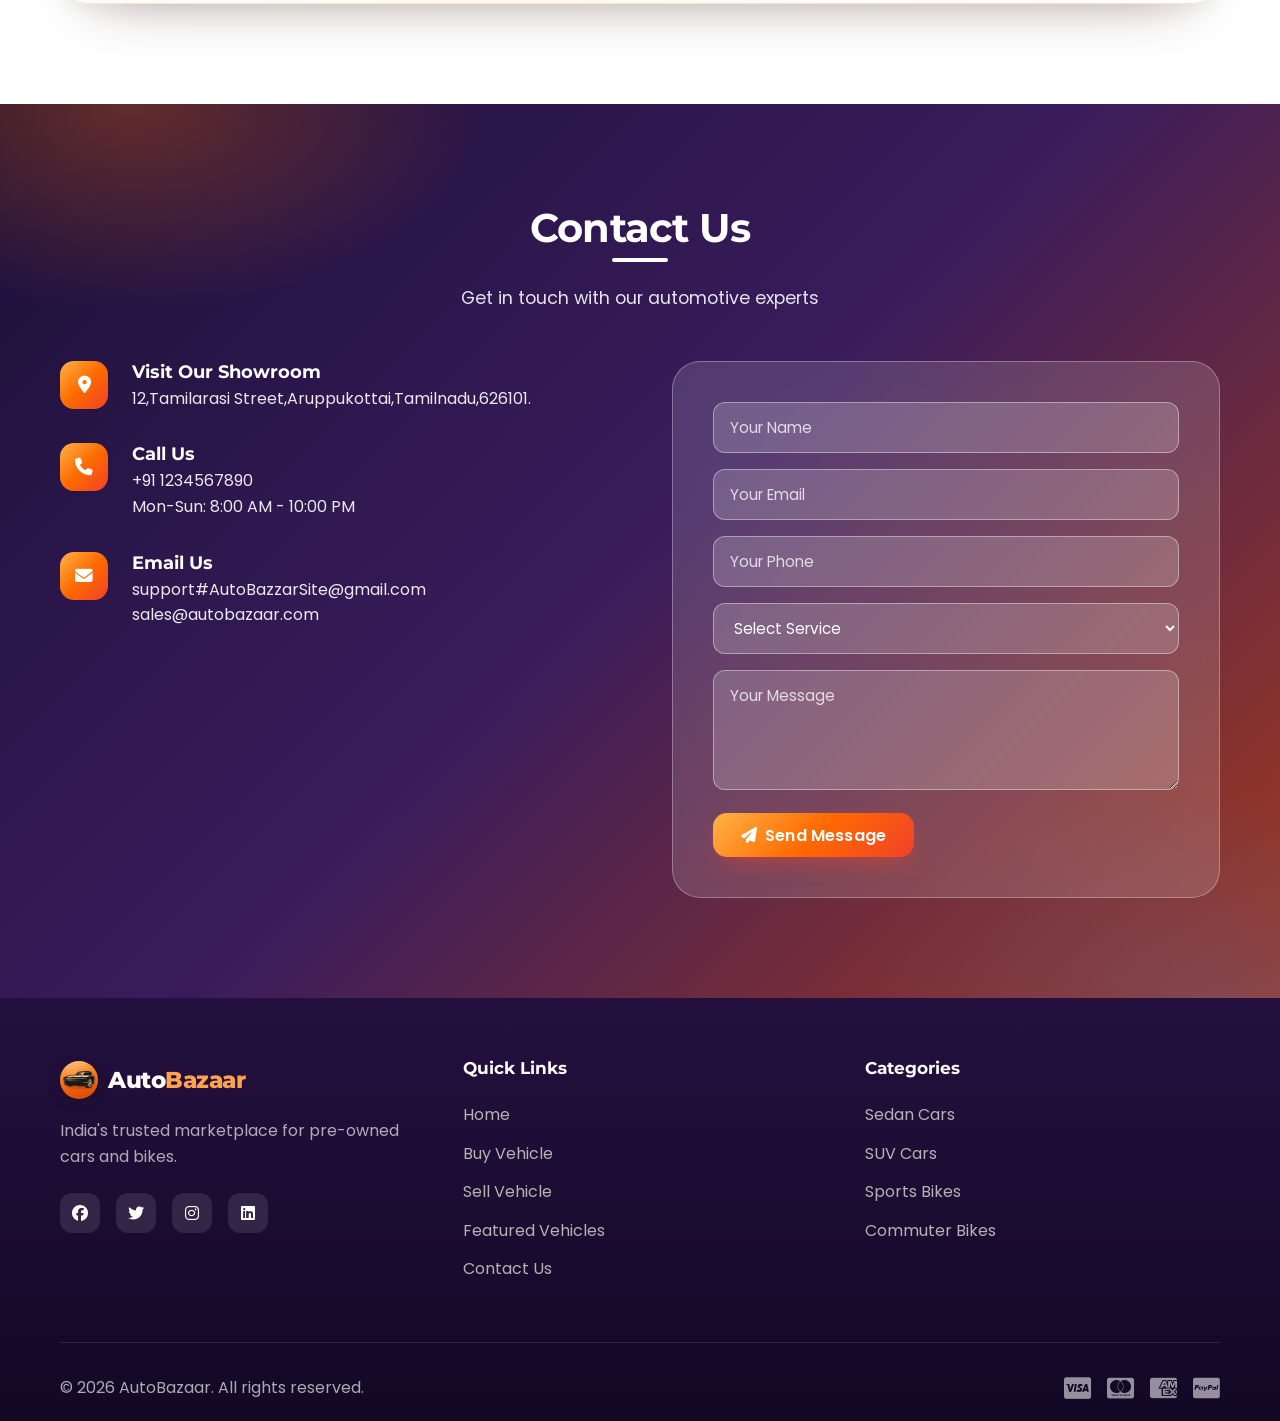
==== commit d9686f2c: "make changes in the side bar menu and  search bar" ====
--- a/front-end/Pages/index.html
+++ b/front-end/Pages/index.html
@@ -16,21 +16,32 @@
             <button class="menu-toggle" id="menuToggle" aria-label="Toggle navigation menu" aria-controls="navMenu" aria-expanded="false">
                 <i class="fas fa-bars" aria-hidden="true"></i>
             </button>
-            <form class="search-container nav-search" id="searchForm">
-                <input type="search" placeholder="Search cars, bikes, brands..." class="search-input" id="vehicleSearch">
-                <select class="search-select" id="locationFilter" aria-label="Filter by location">
-                    <option value="">All locations</option>
-                    <option value="mumbai">Mumbai</option>
-                    <option value="delhi">Delhi</option>
-                    <option value="bangalore">Bangalore</option>
-                </select>
-                <select class="search-select" id="categoryFilter" aria-label="Filter by vehicle type">
-                    <option value="all">All vehicles</option>
-                    <option value="car">Cars</option>
-                    <option value="bike">Bikes</option>
-                </select>
+            <form class="search-container nav-search" id="searchForm" role="search">
+                <div class="search-field search-field-main">
+                    <i class="fas fa-search search-field-icon" aria-hidden="true"></i>
+                    <input type="search" placeholder="Search cars, bikes, brands..." class="search-input" id="vehicleSearch" aria-label="Search vehicles" autocomplete="off">
+                </div>
+                <div class="search-field search-field-select">
+                    <i class="fas fa-location-dot search-field-icon" aria-hidden="true"></i>
+                    <select class="search-select" id="locationFilter" aria-label="Filter by location">
+                        <option value="">All locations</option>
+                        <option value="mumbai">Mumbai</option>
+                        <option value="delhi">Delhi</option>
+                        <option value="bangalore">Bangalore</option>
+                    </select>
+                    <i class="fas fa-chevron-down search-field-caret" aria-hidden="true"></i>
+                </div>
+                <div class="search-field search-field-select">
+                    <i class="fas fa-car-side search-field-icon" aria-hidden="true"></i>
+                    <select class="search-select" id="categoryFilter" aria-label="Filter by vehicle type">
+                        <option value="all">All vehicles</option>
+                        <option value="car">Cars</option>
+                        <option value="bike">Bikes</option>
+                    </select>
+                    <i class="fas fa-chevron-down search-field-caret" aria-hidden="true"></i>
+                </div>
                 <button class="search-btn" type="submit">
-                    <i class="fas fa-search" aria-hidden="true"></i> Search
+                    <i class="fas fa-search" aria-hidden="true"></i> <span>Search</span>
                 </button>
             </form>
         </div>
@@ -38,7 +49,10 @@
             <div class="sidebar-header">
                 <div class="sidebar-heading">
                     <span class="sidebar-kicker">WELCOME TO</span>
-                    <h2>AutoBazaar</h2>
+                    <a href="#home" class="logo sidebar-brand" aria-label="AutoBazaar home">
+                        <img class="logo-icon" src="../Assets/Images/Icon.png" alt="">
+                        <span class="logo-text">Auto<span class="logo-highlight">Bazaar</span></span>
+                    </a>
                     <p>Find the ride that fits you.</p>
                 </div>
                 <button class="sidebar-close" id="sidebarClose" type="button" aria-label="Close navigation menu">
@@ -94,10 +108,6 @@
     <!-- Hero Section -->
     <section class="hero-section" id="home">
         <div class="hero-content">
-            <a href="#home" class="logo hero-brand" aria-label="AutoBazaar home">
-                <img class="logo-icon" src="../Assets/Images/Icon.png" alt="">
-                <span class="logo-text">Auto<span class="logo-highlight">Bazaar</span></span>
-            </a>
             <h1 class="hero-title">Find your next ride</h1>
             <p class="hero-subtitle">Browse pre-owned cars and bikes from sellers near you</p>
             <div class="hero-stats">
@@ -257,7 +267,7 @@
                     </div>
                     <p>"Bought my dream bike through AutoBazaar. The verification process gave me complete peace of mind!"</p>
                     <div class="testimonial-author">
-                        <div style="width: 50px; height: 50px; border-radius: 50%; background: var(--primary); display: flex; align-items: center; justify-content: center; color: white; font-weight: bold;">
+                        <div class="testimonial-avatar testimonial-avatar-primary">
                             RK
                         </div>
                         <div>
@@ -277,7 +287,7 @@
                     </div>
                     <p>"Sold my car in 2 days! AutoBazaar's network and support made the process effortless."</p>
                     <div class="testimonial-author">
-                        <div style="width: 50px; height: 50px; border-radius: 50%; background: var(--accent); display: flex; align-items: center; justify-content: center; color: white; font-weight: bold;">
+                        <div class="testimonial-avatar testimonial-avatar-accent">
                             PS
                         </div>
                         <div>
@@ -297,7 +307,7 @@
                     </div>
                     <p>"Excellent service! The detailed inspection report helped me make an informed decision."</p>
                     <div class="testimonial-author">
-                        <div style="width: 50px; height: 50px; border-radius: 50%; background: var(--success); display: flex; align-items: center; justify-content: center; color: white; font-weight: bold;">
+                        <div class="testimonial-avatar testimonial-avatar-success">
                             AP
                         </div>
                         <div>
@@ -420,7 +430,7 @@
         <div class="container">
             <div class="footer-content">
                 <div class="footer-section">
-                    <div class="logo" style="margin-bottom: 1rem;">
+                    <div class="logo footer-logo">
                         <img class="logo-icon" src="../Assets/Images/Icon.png" alt="">
                         <span class="logo-text">Auto<span class="logo-highlight">Bazaar</span></span>
                     </div>
@@ -522,7 +532,7 @@
                         <div class="form-group">
                             <input type="password" name="password" id="loginPassword" placeholder="Password" autocomplete="current-password" required>
                         </div>
-                        <button type="submit" class="btn btn-primary" style="width: 100%;">
+                        <button type="submit" class="btn btn-primary auth-submit">
                             <i class="fas fa-sign-in-alt"></i> Login
                         </button>
                     </form>
@@ -569,7 +579,7 @@
                                 <input type="password" name="confirmPassword" id="registerConfirmPassword" placeholder="Confirm Password" autocomplete="new-password" minlength="6" required>
                             </div>
                         </div>
-                        <button type="submit" class="btn btn-primary" style="width: 100%;">
+                        <button type="submit" class="btn btn-primary auth-submit">
                             <i class="fas fa-user-plus"></i> Create Account
                         </button>
                     </form>
@@ -580,20 +590,20 @@
 
     <!-- Sell Vehicle Modal -->
     <div class="modal" id="sellModal">
-        <div class="modal-content" style="max-width: 800px;">
+        <div class="modal-content sell-modal-content">
             <span class="close-modal">&times;</span>
             <div class="modal-body">
-                <h2 style="text-align: center; margin-bottom: 2rem; color: var(--secondary);">Sell Your Vehicle</h2>
+                <h2 class="sell-modal-title">Sell Your Vehicle</h2>
                 <form id="sellVehicleForm">
                     <div class="form-row">
                         <div class="form-group">
-                            <label style="display: block; margin-bottom: 8px; color: var(--secondary);">Vehicle Type</label>
-                            <div style="display: flex; gap: 2rem;">
-                                <label style="display: flex; align-items: center; gap: 8px;">
+                            <label class="sell-form-label">Vehicle Type</label>
+                            <div class="vehicle-type-options">
+                                <label class="vehicle-type-option">
                                     <input type="radio" name="vehicleType" value="car" checked>
                                     <i class="fas fa-car"></i> Car
                                 </label>
-                                <label style="display: flex; align-items: center; gap: 8px;">
+                                <label class="vehicle-type-option">
                                     <input type="radio" name="vehicleType" value="bike">
                                     <i class="fas fa-motorcycle"></i> Bike
                                 </label>
@@ -652,17 +662,17 @@
                     </div>
                     
                     <div class="form-group">
-                        <label style="display: block; margin-bottom: 8px; color: var(--secondary);">Upload Photos (Minimum 5)</label>
-                        <div style="border: 2px dashed var(--light-gray); border-radius: var(--radius-lg); padding: 2rem; text-align: center; cursor: pointer;" id="uploadZone">
-                            <i class="fas fa-cloud-upload-alt" style="font-size: 3rem; color: var(--primary); margin-bottom: 1rem;"></i>
+                        <label class="sell-form-label">Upload Photos (Minimum 5)</label>
+                        <div class="upload-zone" id="uploadZone">
+                            <i class="fas fa-cloud-upload-alt upload-zone-icon"></i>
                             <p>Click or drag to upload vehicle photos</p>
                             <small>Maximum 10 photos, 5MB each</small>
-                            <input type="file" multiple accept="image/*" style="display: none;" id="photoUpload">
-                        </div>
-                        <div id="photoPreview" style="margin-top: 1rem;"></div>
+                            <input type="file" multiple accept="image/*" class="file-input-hidden" id="photoUpload">
+                        </div>
+                        <div class="photo-preview" id="photoPreview"></div>
                     </div>
                     
-                    <button type="submit" class="btn btn-primary" style="width: 100%;">
+                    <button type="submit" class="btn btn-primary sell-submit">
                         <i class="fas fa-tag"></i> List Vehicle for Sale
                     </button>
                 </form>
--- a/front-end/Styles/main.css
+++ b/front-end/Styles/main.css
@@ -2971,3 +2971,487 @@
         height: 36px;
     }
 }
+
+/* Page search and brand */
+.sidebar-brand {
+    display: inline-flex;
+    align-items: center;
+    gap: 10px;
+    margin: 2px 0 6px;
+    color: inherit;
+    text-decoration: none;
+}
+
+.sidebar-brand .logo-icon {
+    width: 42px;
+    height: 42px;
+    flex-shrink: 0;
+    padding: 5px;
+    object-fit: contain;
+    background: rgba(255, 255, 255, 0.96);
+    border: 1px solid rgba(255, 255, 255, 0.7);
+    border-radius: 14px;
+    box-shadow: 0 5px 14px rgba(20, 10, 4, 0.22);
+    transition: transform 0.3s ease, box-shadow 0.3s ease;
+}
+
+.sidebar-brand:hover .logo-icon {
+    transform: rotate(-8deg) scale(1.07);
+    box-shadow: 0 8px 18px rgba(20, 10, 4, 0.3);
+}
+
+.sidebar-brand .logo-text {
+    color: #fff;
+    font-family: var(--font-secondary);
+    font-size: 1.6rem;
+    font-weight: 800;
+    letter-spacing: -0.5px;
+    line-height: 1;
+}
+
+.sidebar-brand .logo-highlight {
+    color: #ffb45c;
+}
+
+.nav-container {
+    gap: 14px;
+}
+
+.search-container.nav-search {
+    display: flex;
+    flex: 1 1 auto;
+    align-items: center;
+    width: 100%;
+    max-width: 920px;
+    gap: 0;
+    margin: 0 auto;
+    padding: 6px;
+    background: #fff;
+    border: 1.5px solid rgba(15, 23, 42, 0.08);
+    border-radius: 999px;
+    box-shadow: 0 6px 24px rgba(15, 23, 42, 0.1), 0 1px 3px rgba(15, 23, 42, 0.06);
+    transition: box-shadow 0.25s ease, border-color 0.25s ease, transform 0.25s ease;
+}
+
+.search-container.nav-search:focus-within {
+    border-color: var(--primary);
+    box-shadow: 0 0 0 4px rgba(255, 107, 53, 0.16), 0 10px 30px rgba(15, 23, 42, 0.14);
+}
+
+.search-field {
+    position: relative;
+    display: flex;
+    align-items: center;
+    min-width: 0;
+}
+
+.search-field-main {
+    flex: 1 1 auto;
+}
+
+.search-field-select {
+    flex: 0 0 auto;
+    border-left: 1px solid rgba(15, 23, 42, 0.1);
+}
+
+.search-field-icon {
+    position: absolute;
+    left: 16px;
+    color: var(--primary);
+    font-size: 0.9rem;
+    pointer-events: none;
+}
+
+.search-field-caret {
+    position: absolute;
+    right: 14px;
+    color: #64748b;
+    font-size: 0.65rem;
+    pointer-events: none;
+}
+
+.search-container.nav-search .search-input,
+.search-container.nav-search .search-select {
+    width: 100%;
+    height: 44px;
+    color: #0f172a;
+    background: transparent;
+    border: none;
+    border-radius: 0;
+    box-shadow: none;
+    font-family: var(--font-primary);
+    font-size: 0.92rem;
+    font-weight: 500;
+    outline: none;
+    -webkit-appearance: none;
+    appearance: none;
+}
+
+.search-container.nav-search .search-input {
+    padding: 0 14px 0 44px;
+}
+
+.search-container.nav-search .search-input::placeholder {
+    color: #94a3b8;
+    font-weight: 400;
+}
+
+.search-container.nav-search .search-input::-webkit-search-cancel-button {
+    cursor: pointer;
+}
+
+.search-container.nav-search .search-select {
+    min-width: 160px;
+    padding: 0 34px 0 40px;
+    cursor: pointer;
+}
+
+.search-container.nav-search .search-select:hover {
+    color: var(--primary);
+}
+
+.search-container.nav-search .search-select option {
+    color: #0f172a;
+    background: #fff;
+}
+
+.search-container.nav-search .search-btn {
+    display: inline-flex;
+    flex: 0 0 auto;
+    align-items: center;
+    height: 44px;
+    gap: 8px;
+    margin-left: 6px;
+    padding: 0 26px;
+    color: #fff;
+    background: linear-gradient(135deg, var(--primary) 0%, #ff8f5a 100%);
+    border: none;
+    border-radius: 999px;
+    box-shadow: 0 4px 14px rgba(255, 107, 53, 0.4);
+    cursor: pointer;
+    font-family: var(--font-primary);
+    font-size: 0.92rem;
+    font-weight: 600;
+    letter-spacing: 0.2px;
+    transition: transform 0.2s ease, box-shadow 0.2s ease, filter 0.2s ease;
+}
+
+.search-container.nav-search .search-btn:hover {
+    transform: translateY(-1px);
+    box-shadow: 0 8px 20px rgba(255, 107, 53, 0.5);
+    filter: brightness(1.05);
+}
+
+.search-container.nav-search .search-btn:active {
+    transform: translateY(0) scale(0.98);
+}
+
+@media (max-width: 900px) {
+    .search-container.nav-search .search-select {
+        min-width: 120px;
+    }
+}
+
+@media (max-width: 680px) {
+    .search-container.nav-search {
+        flex-wrap: wrap;
+        gap: 6px;
+        padding: 8px;
+        border-radius: 22px;
+    }
+
+    .search-field-main {
+        flex: 1 1 100%;
+        border-bottom: 1px solid rgba(15, 23, 42, 0.08);
+    }
+
+    .search-field-select {
+        flex: 1 1 calc(50% - 3px);
+        background: #f8fafc;
+        border: none;
+        border-radius: 14px;
+    }
+
+    .search-container.nav-search .search-select {
+        min-width: 0;
+    }
+
+    .search-container.nav-search .search-btn {
+        flex: 1 1 100%;
+        justify-content: center;
+        margin-left: 0;
+        border-radius: 14px;
+    }
+}
+
+/* Sidebar styling and entrance motion */
+.nav-menu {
+    --nav-ink: rgba(255, 247, 239, 0.92);
+    background:
+        radial-gradient(250px circle at 100% 0%, rgba(255, 173, 77, 0.28), transparent 72%),
+        linear-gradient(155deg, #51230f 0%, #351b12 55%, #21130d 100%);
+    border-color: rgba(255, 218, 180, 0.38);
+    box-shadow: 0 28px 64px -20px rgba(30, 15, 7, 0.68), 0 0 0 1px rgba(255, 255, 255, 0.04);
+    transition: opacity 0.3s ease, transform 0.42s cubic-bezier(0.22, 1, 0.36, 1), visibility 0s linear 0.42s;
+}
+
+.nav-menu.active {
+    transition: opacity 0.3s ease, transform 0.42s cubic-bezier(0.22, 1, 0.36, 1), visibility 0s;
+    animation: sidebar-enter 0.42s cubic-bezier(0.22, 1, 0.36, 1) both;
+}
+
+.sidebar-header {
+    align-items: center;
+    padding: 4px 2px 18px;
+}
+
+.sidebar-kicker {
+    color: rgba(255, 200, 142, 0.92);
+    letter-spacing: 0.18em;
+}
+
+.sidebar-heading p {
+    color: rgba(255, 240, 223, 0.72);
+}
+
+.sidebar-close {
+    width: 40px;
+    height: 40px;
+    color: #ffe8d1;
+    background: rgba(255, 255, 255, 0.08);
+    border-color: rgba(255, 224, 193, 0.24);
+}
+
+.sidebar-close:hover {
+    color: #fff;
+    background: rgba(255, 151, 59, 0.26);
+}
+
+.sidebar-link-group + .sidebar-link-group {
+    margin-top: 10px;
+    padding-top: 10px;
+    border-color: rgba(255, 223, 194, 0.14);
+}
+
+.nav-link {
+    min-height: 48px;
+    gap: 12px;
+    padding: 7px 12px;
+    transition: background 0.24s ease, color 0.24s ease, box-shadow 0.24s ease, transform 0.24s ease;
+}
+
+.nav-link i {
+    width: 34px;
+    height: 34px;
+    flex: 0 0 34px;
+    color: #ffbb78;
+    background: rgba(255, 255, 255, 0.09);
+    border: 1px solid rgba(255, 222, 190, 0.12);
+    border-radius: 11px;
+    font-size: 0.9rem;
+    opacity: 1;
+    transition: background 0.24s ease, color 0.24s ease, transform 0.24s ease, box-shadow 0.24s ease;
+}
+
+.nav-link:hover {
+    transform: translateX(4px);
+    background: rgba(255, 183, 109, 0.12);
+}
+
+.nav-link:hover i {
+    color: #fff;
+    background: rgba(255, 151, 59, 0.3);
+    box-shadow: 0 4px 12px rgba(255, 106, 0, 0.18);
+    transform: rotate(-6deg) scale(1.06);
+}
+
+.nav-link.active {
+    background: linear-gradient(110deg, rgba(255, 122, 26, 0.34), rgba(255, 178, 91, 0.12));
+    box-shadow: inset 0 0 0 1px rgba(255, 218, 178, 0.3), 0 8px 20px rgba(255, 106, 0, 0.12);
+}
+
+.nav-link.active i {
+    color: #fff;
+    background: linear-gradient(145deg, #ff9a45, #e85a0c);
+    border-color: rgba(255, 255, 255, 0.2);
+    box-shadow: 0 5px 12px rgba(16, 8, 3, 0.2);
+}
+
+.sidebar-auth-actions {
+    border-color: rgba(255, 223, 194, 0.14);
+}
+
+.sidebar-auth-actions .btn-primary {
+    background: linear-gradient(135deg, #ff9a45, #e85a0c);
+}
+
+.menu-toggle {
+    box-shadow: 0 7px 18px rgba(43, 26, 16, 0.3), 0 0 0 4px rgba(255, 255, 255, 0.14);
+    transition: background 0.24s ease, color 0.24s ease, box-shadow 0.24s ease, transform 0.24s ease;
+}
+
+.menu-toggle:hover {
+    transform: translateY(-2px);
+    box-shadow: 0 10px 22px rgba(43, 26, 16, 0.34), 0 0 0 5px rgba(255, 255, 255, 0.18);
+}
+
+.menu-toggle i {
+    animation: menu-icon-enter 0.24s ease both;
+}
+
+.menu-toggle[aria-expanded="true"] {
+    background: #fff;
+    color: var(--primary-dark);
+    box-shadow: 0 7px 18px rgba(43, 26, 16, 0.3), 0 0 0 4px rgba(255, 255, 255, 0.2);
+}
+
+.navbar::after {
+    background: rgba(20, 12, 8, 0.46);
+    -webkit-backdrop-filter: blur(3px);
+    backdrop-filter: blur(3px);
+}
+
+.nav-menu.active .sidebar-header {
+    animation: sidebar-item-enter 0.34s ease both;
+    animation-delay: 0.08s;
+}
+
+.nav-menu.active .sidebar-link-group .nav-link {
+    animation: sidebar-item-enter 0.34s ease both;
+}
+
+.nav-menu.active .sidebar-link-group:nth-child(1) .nav-link:nth-child(1) { animation-delay: 0.12s; }
+.nav-menu.active .sidebar-link-group:nth-child(1) .nav-link:nth-child(2) { animation-delay: 0.16s; }
+.nav-menu.active .sidebar-link-group:nth-child(1) .nav-link:nth-child(3) { animation-delay: 0.2s; }
+.nav-menu.active .sidebar-link-group:nth-child(2) .nav-link { animation-delay: 0.24s; }
+.nav-menu.active .sidebar-link-group:nth-child(3) .nav-link:nth-child(1) { animation-delay: 0.28s; }
+.nav-menu.active .sidebar-link-group:nth-child(3) .nav-link:nth-child(2) { animation-delay: 0.32s; }
+.nav-menu.active .sidebar-link-group:nth-child(3) .nav-link:nth-child(3) { animation-delay: 0.36s; }
+
+.nav-menu.active .sidebar-auth-actions {
+    animation: sidebar-item-enter 0.34s ease both;
+    animation-delay: 0.4s;
+}
+
+@keyframes sidebar-enter {
+    from {
+        opacity: 0;
+        transform: translateX(calc(-100% - 28px)) scale(0.97);
+    }
+    to {
+        opacity: 1;
+        transform: translateX(0) scale(1);
+    }
+}
+
+@keyframes sidebar-item-enter {
+    from {
+        opacity: 0;
+        translate: -8px 0;
+    }
+    to {
+        opacity: 1;
+        translate: 0 0;
+    }
+}
+
+@keyframes menu-icon-enter {
+    from {
+        opacity: 0;
+        transform: rotate(-45deg) scale(0.65);
+    }
+    to {
+        opacity: 1;
+        transform: rotate(0) scale(1);
+    }
+}
+
+/* Styles formerly embedded in index.html */
+.testimonial-avatar {
+    display: flex;
+    width: 50px;
+    height: 50px;
+    align-items: center;
+    justify-content: center;
+    flex: 0 0 50px;
+    color: #fff;
+    border-radius: 50%;
+    font-weight: 700;
+}
+
+.testimonial-avatar-primary { background: var(--primary); }
+.testimonial-avatar-accent { background: var(--accent); }
+.testimonial-avatar-success { background: var(--success); }
+.footer-logo { margin-bottom: 1rem; }
+.auth-submit,
+.sell-submit { width: 100%; }
+.sell-modal-content { max-width: 800px; }
+
+.sell-modal-title {
+    margin-bottom: 2rem;
+    color: var(--secondary);
+    text-align: center;
+}
+
+.sell-form-label {
+    display: block;
+    margin-bottom: 8px;
+    color: var(--secondary);
+}
+
+.vehicle-type-options {
+    display: flex;
+    gap: 2rem;
+}
+
+.vehicle-type-option {
+    display: flex;
+    align-items: center;
+    gap: 8px;
+}
+
+.upload-zone {
+    padding: 2rem;
+    text-align: center;
+    background: #fff;
+    border: 2px dashed var(--light-gray);
+    border-radius: var(--radius-lg);
+    cursor: pointer;
+    transition: border-color 0.2s ease, background 0.2s ease;
+}
+
+.upload-zone.is-dragging {
+    background: rgba(255, 106, 0, 0.06);
+    border-color: var(--primary);
+}
+
+.upload-zone-icon {
+    margin-bottom: 1rem;
+    color: var(--primary);
+    font-size: 3rem;
+}
+
+.file-input-hidden { display: none; }
+.photo-preview { margin-top: 1rem; }
+
+@media (max-width: 680px) {
+    .vehicle-type-options {
+        flex-wrap: wrap;
+        gap: 1rem;
+    }
+}
+
+@media (prefers-reduced-motion: reduce) {
+    .nav-menu,
+    .nav-menu.active,
+    .nav-menu.active .sidebar-header,
+    .nav-menu.active .sidebar-link-group .nav-link,
+    .nav-menu.active .sidebar-auth-actions,
+    .menu-toggle i,
+    .sidebar-brand .logo-icon,
+    .nav-link,
+    .nav-link i {
+        animation: none;
+        transition: none;
+    }
+}
